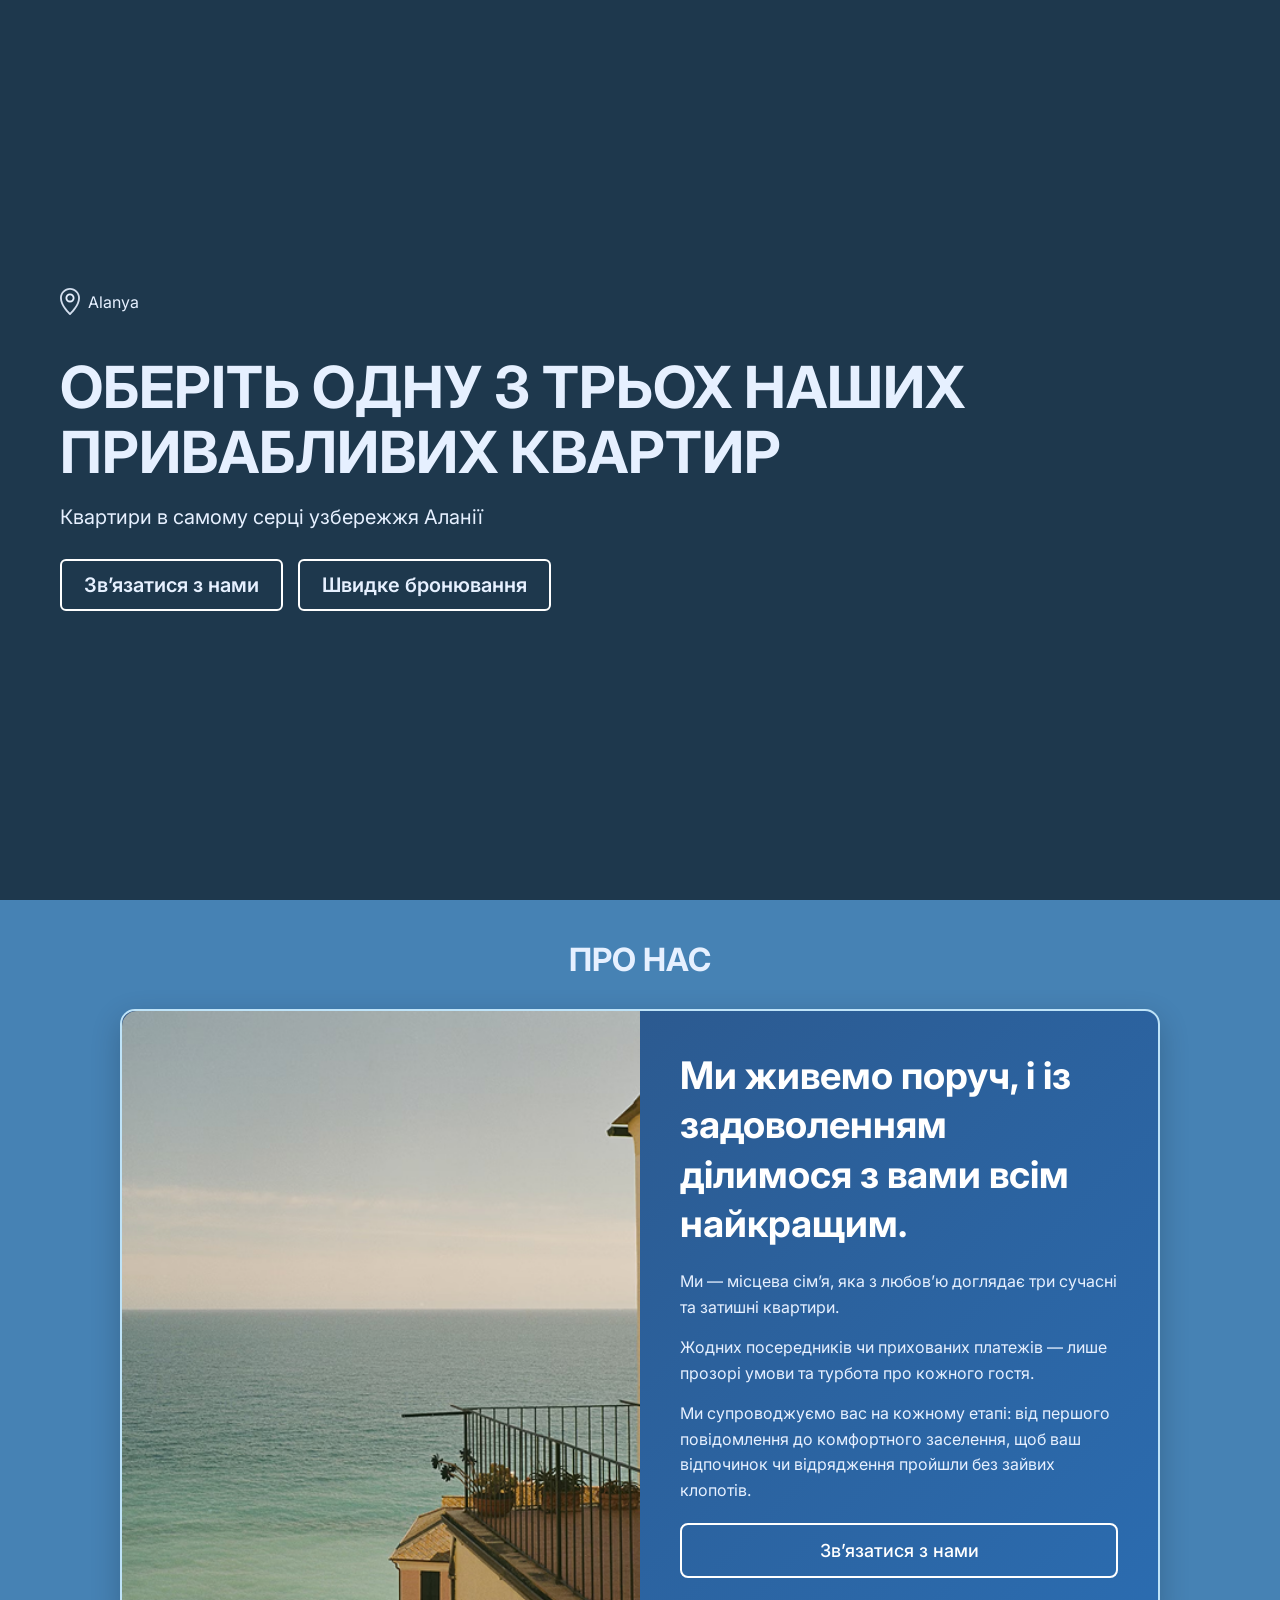
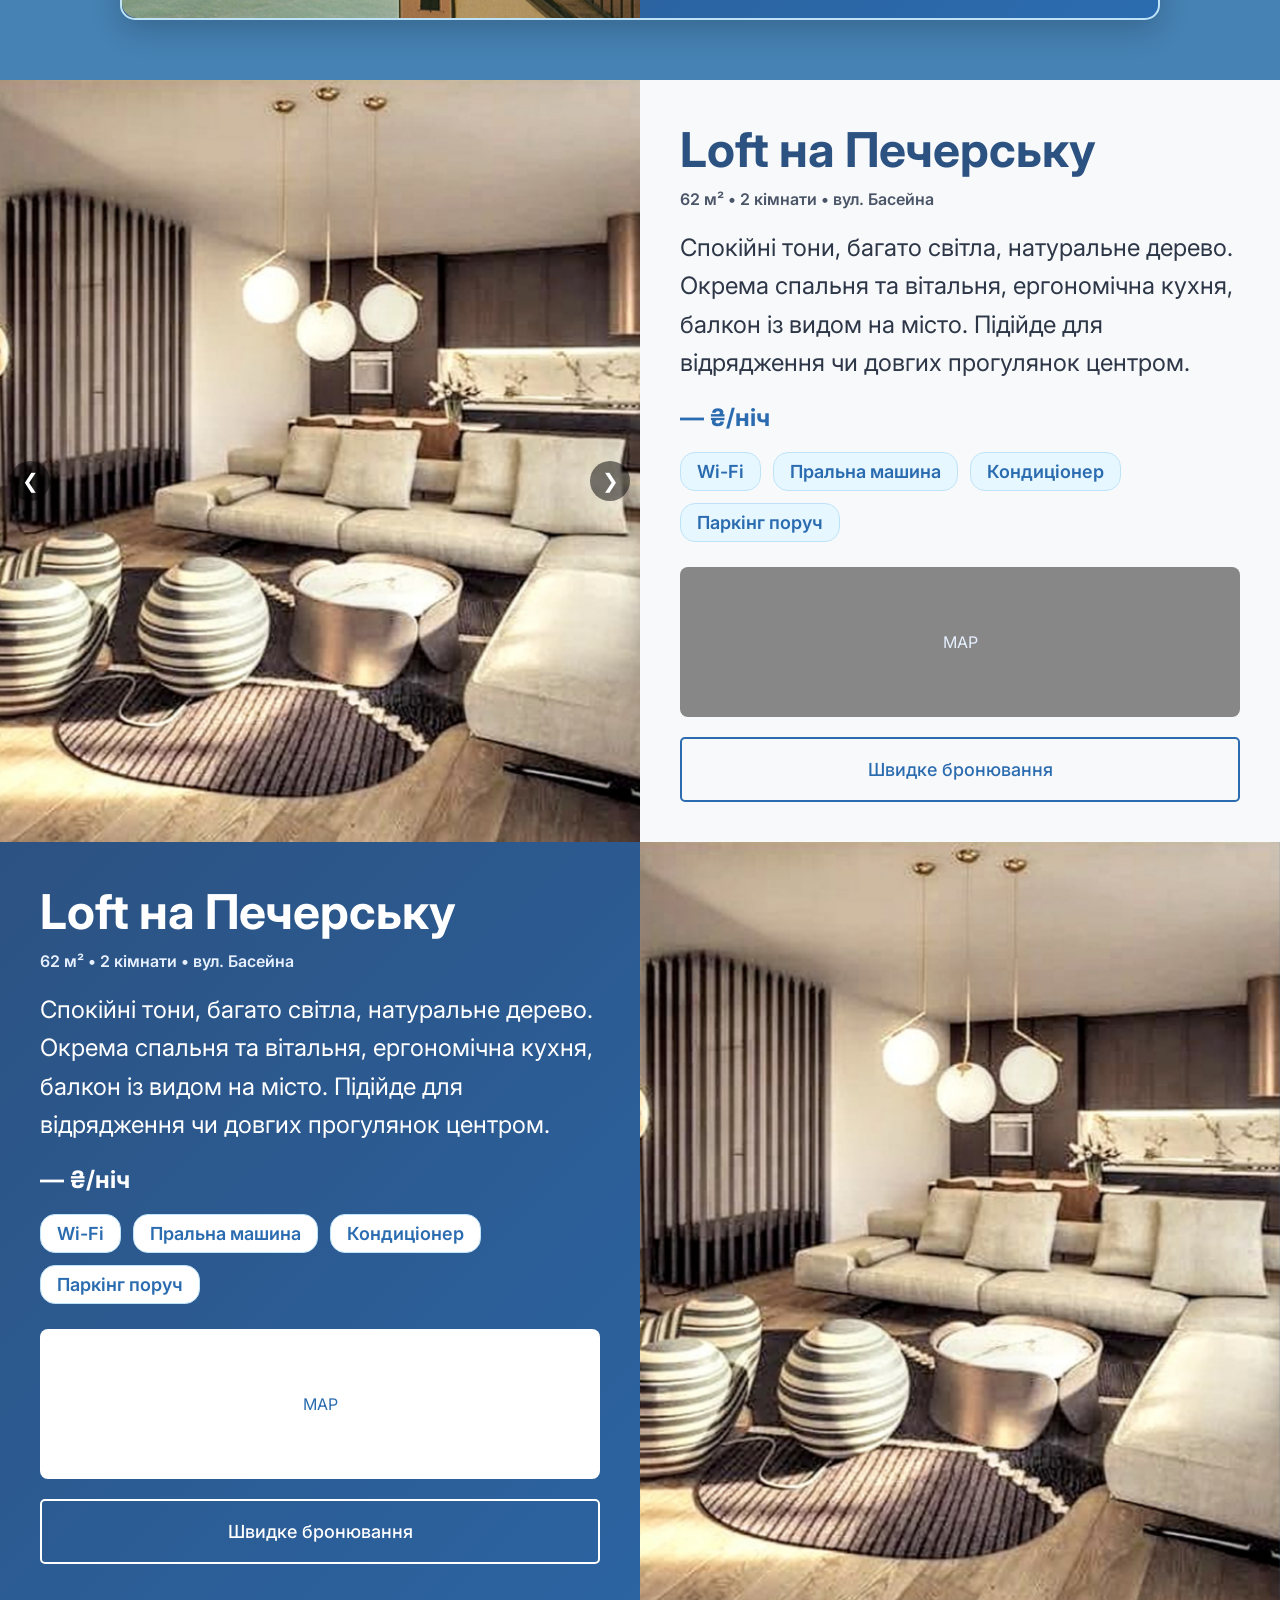
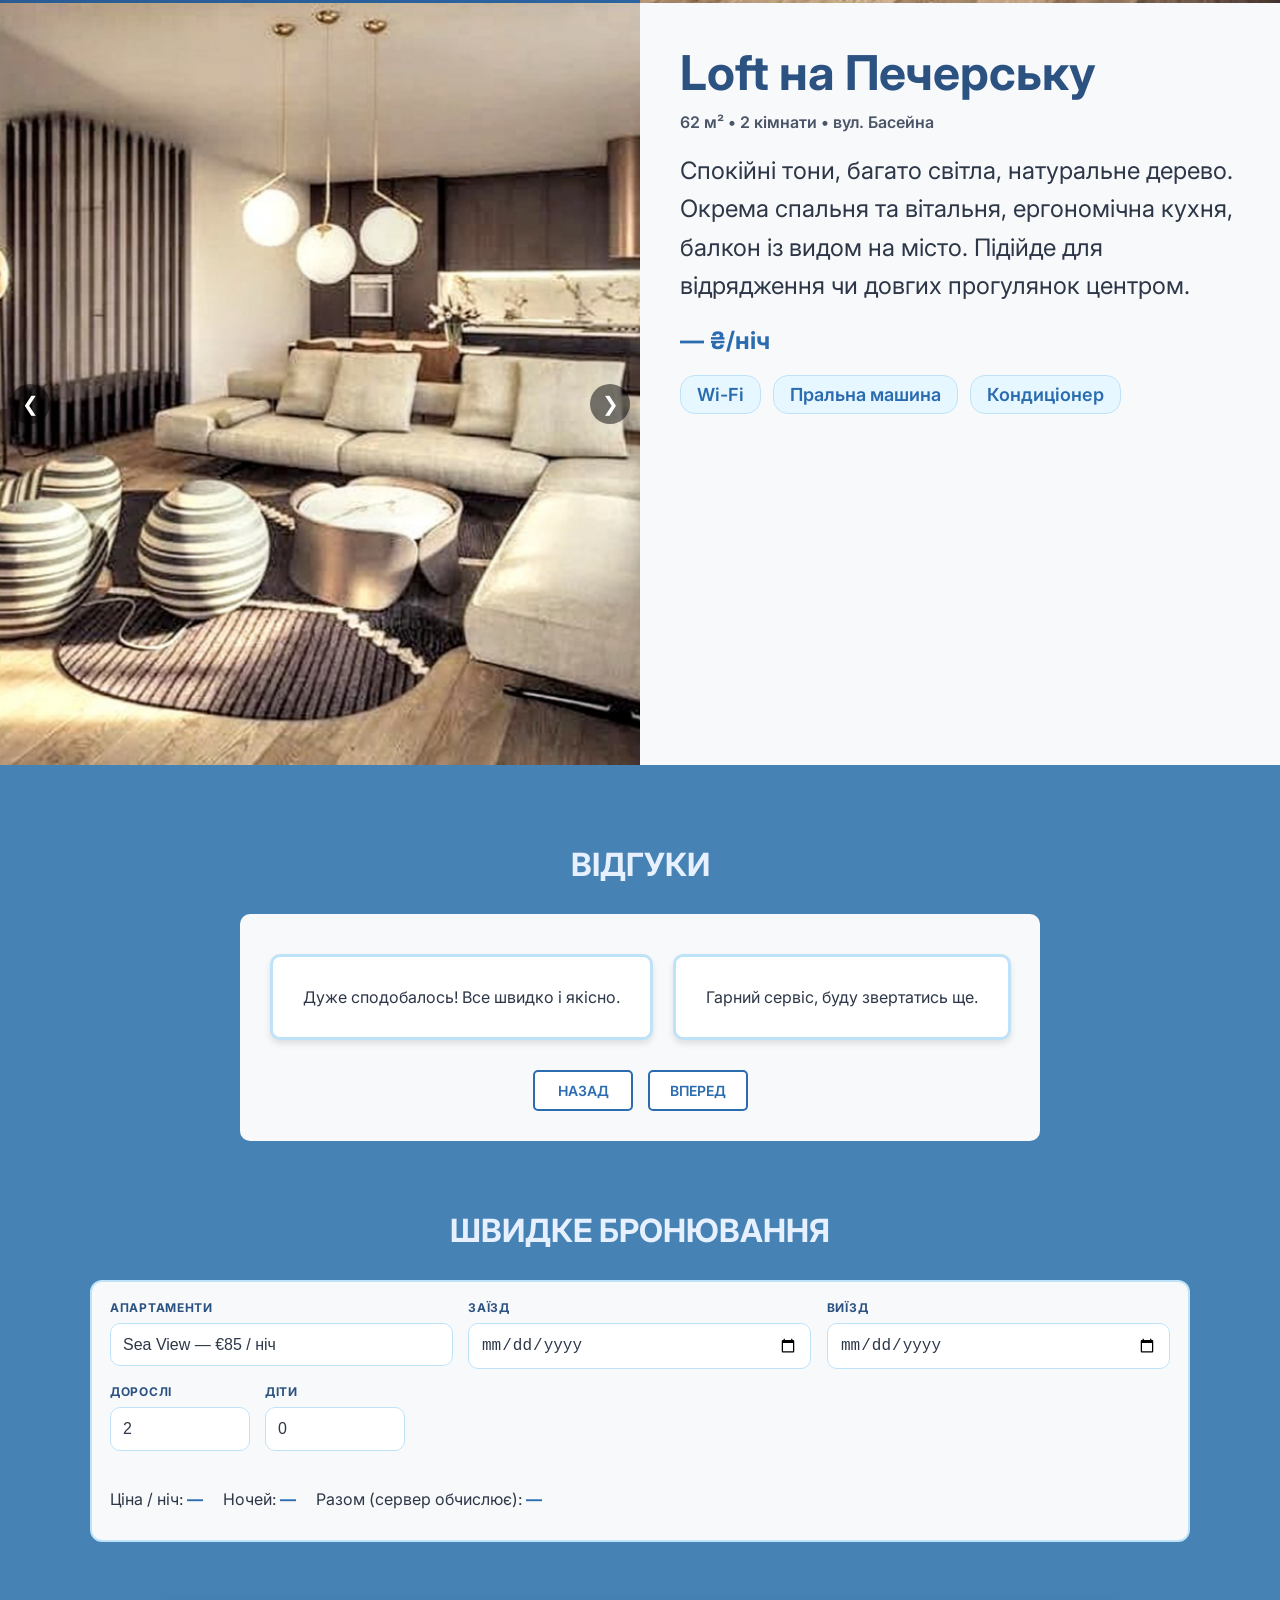
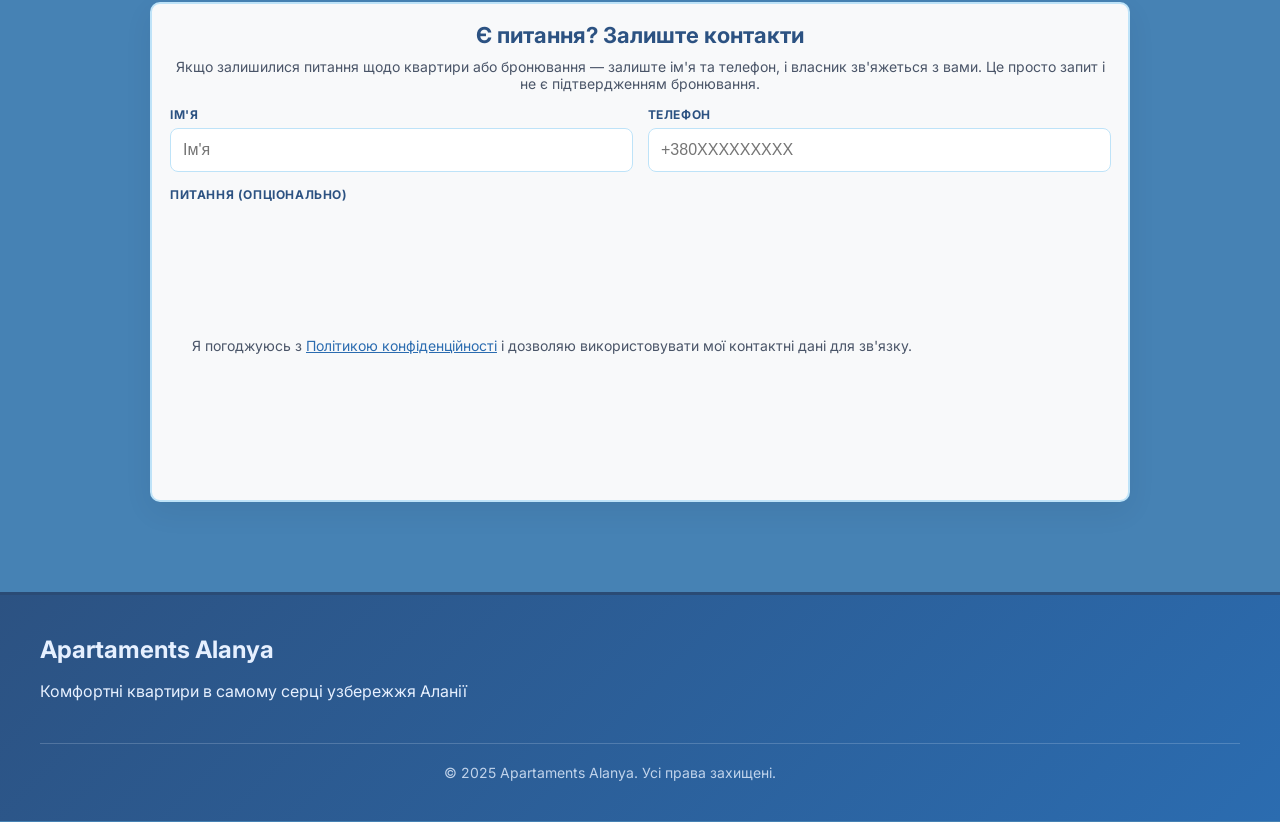
==== index.html @ b137baef "Add files via upload" ====
<!DOCTYPE html>
<html lang="uk">

<head>
  <meta charset="UTF-8">
  <meta name="viewport" content="width=device-width, initial-scale=1.0">
  <meta name="description" content="Rent comfortable apartments in the heart of Alanya.">
  <link rel="stylesheet" href="style.css">
  <title>Apartaments Alanya</title>
  <link rel="preconnect" href="https://fonts.googleapis.com">
  <link rel="preconnect" href="https://fonts.gstatic.com" crossorigin>
  <link
    href="https://fonts.googleapis.com/css2?family=Inter:ital,opsz,wght@0,14..32,100..900;1,14..32,100..900&family=Noto+Serif:ital,wght@0,100..900;1,100..900&display=swap"
    rel="stylesheet">

  <link rel="stylesheet" href="./animations.css">
  

  <!-- ===== Анімації (вбудовані, можна винести в animations.css) ===== -->
  <style>
    /* ----------------------------
       Загальні: чергові анімації з боків
       ---------------------------- */
    .animate-side {
      opacity: 0;
      transition: transform 400ms cubic-bezier(.2,.9,.3,1), opacity 600ms ease;
      will-change: transform, opacity;
    }

    /* стартові позиції (зададуться динамічно через класи) */
    .animate-side.from-right { transform: translateX(50px); }
    .animate-side.from-left { transform: translateX(-50px); }

    /* visible */
    .animate-side.visible {
      opacity: 1;
      transform: translateX(0);
    }

    /* Дочірні елементи — теж входять трохи зі сторони (налаштовуються data-direction) */
    .animate-child {
      opacity: 0;
      transition: transform 480ms cubic-bezier(.2,.9,.3,1), opacity 480ms ease;
      will-change: transform, opacity;
    }

    .animate-child[data-direction="right"] { transform: translateX(30px); }
    .animate-child[data-direction="left"] { transform: translateX(-30px); }

    .animate-child.visible {
      opacity: 1;
      transform: translateX(0);
    }

    /* швидші/повільні модифікатори за потреби */
    .animate-fast { transition-duration: 480ms !important; }
    .animate-slow { transition-duration: 900ms !important; }

    /* reduced motion */
    @media (prefers-reduced-motion: reduce) {
      .animate-side, .animate-child {
        transition: none !important;
        transform: none !important;
        opacity: 1 !important;
      }
    }
  </style>
</head>

<body>

  <!-- ====== HEADER ====== -->
  <header class="header" id="hero" data-animate>
    <!-- відео фон: підстав свій файл -->
    <video class="background-video" autoplay muted loop playsinline>
      <source src="./img/headerBG.mp4" type="video/mp4">
      <!-- fallback: користувачеві без відео покаже картинку (JS включає клас) -->
    </video>

    <!-- затемнення -->
    <div class="overlay" aria-hidden="true"></div>

    <!-- фолбек картинка (за потреби) -->
    <div class="video-fallback" aria-hidden="true"></div>

    <!-- Контент поверх відео -->
    <div class="header-content" data-animate>
      <ul class="location" aria-hidden="false">
        <li><img src="./img/location.svg" alt="Локація"></li>
        <li>
          <p>Alanya</p>
        </li>
      </ul>

      <h1 class="headerMainText">
        ОБЕРІТЬ ОДНУ З ТРЬОХ НАШИХ <br>
        <span class="word" aria-live="polite"></span> КВАРТИР
      </h1>

      <h2 class="headerSubText">Квартири в самому серці узбережжя Аланії</h2>

      <div class="headerButtons">
        <button class="btn" onclick="location.href='#contact'">Зв’язатися з нами</button>
        <button class="btn" onclick="location.href='#booking'">Швидке бронювання</button>
      </div>
    </div>
  </header>

  <!-- ====== ABOUT ====== -->
  <section class="about" data-animate>
    <h2 class="aboutText">
      ПРО НАС
    </h2>
    <div class="aboutContent">
      <img class="aboutIMG" src="./img/aboutApartament.png" alt="">
      <div class="aboutDiscrubtionContent">
        <h2 class="aboutSubText">
          Ми живемо поруч, і із задоволенням
          ділимося з вами всім найкращим.
        </h2>
        <ul class="aboutDiscrubtionList">
          <p class="aboutDiscrubtion">Ми — місцева сім’я, яка з любов’ю доглядає три сучасні та затишні квартири. </p>
          <p class="aboutDiscrubtion">
            Жодних посередників чи прихованих платежів — лише прозорі умови та турбота про кожного гостя.
          </p>
          <p class="aboutDiscrubtion">
            Ми супроводжуємо вас на кожному етапі: від першого повідомлення до комфортного заселення, щоб ваш відпочинок чи відрядження пройшли без зайвих клопотів.
          </p>
        </ul>
        <button class="aboutButton">
          Зв’язатися з нами
        </button>
      </div>
    </div>
  </section>

  <!-- ====== APARTMENT (1) ====== -->
  <section class="apartament" data-animate>
    <div class="apartamentSlider">
      <button class="sliderBtn prev">&#10094;</button>
      <div class="slides">
        <img class="apartamentIMG active" src="./img/apartament.png" alt="">
        <img class="apartamentIMG" src="./img/apartament.png" alt="">
        <img class="apartamentIMG" src="./img/apartament.png" alt="">
      </div>
      <button class="sliderBtn next">&#10095;</button>
    </div>

    <div class="apartamentContent">
      <h2 class="apartamentText">Loft на Печерську</h2>
      <p class="apartamentSubText">62 м² • 2 кімнати • вул. Басейна</p>
      <p class="apartamentTex">
        Спокійні тони, багато світла, натуральне дерево. Окрема спальня та
        вітальня, ергономічна кухня, балкон із видом на місто. Підійде для
        відрядження чи довгих прогулянок центром.
      </p>
      <h2 class="apartamentPrice"><span>—</span> ₴/ніч</h2>
      <ul class="apartamentAdvantages">
        <li class="apartamentAdvantagesItem">Wi-Fi</li>
        <li class="apartamentAdvantagesItem">Пральна машина</li>
        <li class="apartamentAdvantagesItem">Кондиціонер</li>
        <li class="apartamentAdvantagesItem">Паркінг поруч</li>
      </ul>
      <div class="map">MAP</div>
      <button class="apartamentButton">Швидке бронювання</button>
    </div>
  </section>

  <!-- ====== APARTMENT (mobile/variants preserved) ====== -->
  <section class="apartament1" data-animate>
    <div class="apartamentSlider slidesPHONE">
      <div class="slides">
        <img class="apartamentIMG active" src="./img/apartament.png" alt="">
        <img class="apartamentIMG" src="./img/apartament.png" alt="">
        <img class="apartamentIMG" src="./img/apartament.png" alt="">
      </div>
      <button class="sliderBtn prev">&#10094;</button>
      <button class="sliderBtn next">&#10095;</button>
    </div>
    <div class="apartamentContent1">
      <h2 class="apartamentText1">Loft на Печерську</h2>
      <p class="apartamentSubText1">62 м² • 2 кімнати • вул. Басейна</p>
      <p class="apartamentTex1">Спокійні тони, багато світла, натуральне дерево. Окрема спальня та вітальня, ергономічна
        кухня, балкон із видом на місто. Підійде для відрядження чи довгих прогулянок центром.</p>
      <h2 class="apartamentPrice1"><span>—</span> ₴/ніч</h2>
      <ul class="apartamentAdvantages1">
        <li class="apartamentAdvantagesItem1">Wi-Fi</li>
        <li class="apartamentAdvantagesItem1">Пральна машина</li>
        <li class="apartamentAdvantagesItem1">Кондиціонер</li>
        <li class="apartamentAdvantagesItem1">Паркінг поруч</li>
      </ul>
      <div class="map1">MAP</div>
      <button class="apartamentButton1">Швидке бронювання</button>
    </div>
    <div class="apartamentSlider slidesDESKT">
      <div class="slides" >
        <img class="apartamentIMG active" src="./img/apartament.png" alt="">
        <img class="apartamentIMG" src="./img/apartament.png" alt="">
        <img class="apartamentIMG" src="./img/apartament.png" alt="">
      </div>
      <button class="sliderBtn prev">&#10094;</button>
      <button class="sliderBtn next">&#10095;</button>
    </div>
  </section>

  <!-- ====== APARTMENT (duplicate kept) ====== -->
  <section class="apartament" data-animate>
    <div class="apartamentSlider">
      <button class="sliderBtn prev">&#10094;</button>
      <div class="slides">
        <img class="apartamentIMG active" src="./img/apartament.png" alt="">
        <img class="apartamentIMG" src="./img/apartament.png" alt="">
        <img class="apartamentIMG" src="./img/apartament.png" alt="">
      </div>
      <button class="sliderBtn next">&#10095;</button>
    </div>

    <div class="apartamentContent">
      <h2 class="apartamentText">Loft на Печерську</h2>
      <p class="apartamentSubText">62 м² • 2 кімнати • вул. Басейна</p>
      <p class="apartamentTex">
        Спокійні тони, багато світла, натуральне дерево. Окрема спальня та
        вітальня, ергономічна кухня, балкон із видом на місто. Підійде для
        відрядження чи довгих прогулянок центром.
      </p>
      <h2 class="apartamentPrice"><span>—</span> ₴/ніч</h2>
      <ul class="apartamentAdvantages">
        <li class="apartamentAdvantagesItem">Wi-Fi</li>
        <li class="apartamentAdvantagesItem">Пральна машина</li>
        <li class="apartamentAdvantagesItem">Кондиціонер</li>
        <li class="apartamentAdvantagesItem">Паркінг поруч</li>
      </ul>
      <div class="map">MAP</div>
      <button class="apartamentButton">Швидке бронювання</button>
    </div>
  </section>

  <!-- ====== REVIEWS ====== -->
  <section class="reviews" data-animate>
    <h2 class="reviewsText">ВІДГУКИ</h2>
    <div class="reviewsContent">
      <div class="reviewsWrapper">
        <ul class="reviewsList">
          <li class="reviewsItem">Дуже сподобалось! Все швидко і якісно.</li>
          <li class="reviewsItem">Гарний сервіс, буду звертатись ще.</li>
          <li class="reviewsItem">Все супер! Рекомендую всім.</li>
          <li class="reviewsItem">Обслуговування на високому рівні!</li>
          <li class="reviewsItem">Ціни приємно здивували, рекомендую!</li>
          <li class="reviewsItem">Користуюсь вже не вперше, все чудово!</li>
        </ul>
      </div>
      <div class="reviewsButtons">
        <button id="prevBtn">НАЗАД</button>
        <button id="nextBtn">ВПЕРЕД</button>
      </div>
    </div>
  </section>

  <!-- ====== QUICK BOOKING ====== -->
  <section id="quick-booking" class="quick-booking" aria-labelledby="qb-title" data-animate>
    <div class="qb-container">
      <h2 id="qb-title">ШВИДКЕ БРОНЮВАННЯ</h2>

      <form id="qb-form" class="qb-form" method="POST" action="/book" novalidate>
        <div class="qb-row">
          <label class="qb-field">
            <span class="qb-label">Апартаменти</span>
            <select name="apartment" id="qb-apartment" title="Оберіть тип апартаментів" required>
              <option value="sea" data-price="85">Sea View — €85 / ніч</option>
              <option value="cozy" data-price="70">Cozy Studio — €70 / ніч</option>
              <option value="family" data-price="120">Family Suite — €120 / ніч</option>
            </select>
          </label>
          <label class="qb-field">
            <span class="qb-label">Заїзд</span>
            <input type="date" name="checkin" id="qb-checkin" title="Оберіть дату заїзду" required placeholder="Дата заїзду" />
          </label>
          <label class="qb-field">
            <span class="qb-label">Виїзд</span>
            <input type="date" name="checkout" id="qb-checkout" title="Оберіть дату виїзду" required placeholder="Дата виїзду" />
          </label>
        </div>

        <div class="qb-row">
          <label class="qb-field qb-small">
            <span class="qb-label">Дорослі</span>
            <input type="number" name="adults" id="qb-adults" value="2" min="1" max="8" title="Введіть кількість дорослих" required placeholder="Кількість дорослих" />
          </label>

          <label class="qb-field qb-small">
            <span class="qb-label">Діти</span>
            <input type="number" name="kids" id="qb-kids" value="0" min="0" max="8" title="Введіть кількість дітей" />
          </label>
        </div>

        <div class="qb-summary">
          <div class="qb-price">
            <div>Ціна / ніч: <strong id="qb-price">—</strong></div>
            <div>Ночей: <strong id="qb-nights">—</strong></div>
            <div>Разом (сервер обчислює): <strong id="qb-total">—</strong></div>
          </div>

          <div class="qb-actions">
            <button type="submit" class="qb-primary">Забронювати</button>
          </div>
        </div>

        <input type="hidden" name="price_per_night" id="qb-price-hidden" value="" />
      </form>

    </div>
  </section>

  <!-- ====== CONTACT ====== -->
  <section id="contact-callback" class="contact-callback" aria-labelledby="contact-title" data-animate>
    <div class="contact-wrap">
      <div class="contact-card">
        <h2 id="contact-title">Є питання? Залиште контакти</h2>
        <p class="contact-sub">Якщо залишилися питання щодо квартири або бронювання — залиште ім'я та телефон, і власник зв'яжеться з вами. Це просто запит і не є підтвердженням бронювання.</p>

        <form id="contact-form" class="contact-form" method="POST" action="/contact" novalidate>
          <input type="text" name="_honey" class="honey" tabindex="-1" autocomplete="off" />

          <div class="cf-row">
            <label class="cf-field">
              <span class="cf-label">Ім'я</span>
              <input type="text" name="name" id="cf-name" placeholder="Ім'я" title="Введіть ваше ім'я" required />
            </label>

            <label class="cf-field">
              <span class="cf-label">Телефон</span>
              <input type="tel" name="phone" id="cf-phone" placeholder="+380XXXXXXXXX" title="Введіть ваш номер телефону" pattern="\+?380\d{9}" inputmode="tel" required />
            </label>
          </div>

          <div class="cf-row">
            <label class="cf-field cf-full">
              <span class="cf-label">Питання (опціонально)</span>
              <textarea name="message" id="cf-message" rows="3" placeholder="Коротко: ваше питання" title="Введіть ваше питання"></textarea>
            </label>
          </div>

          <label class="cf-consent">
            <input type="checkbox" name="consent" required />
            Я погоджуюсь з <a href="/privacy" target="_blank" rel="noopener">Політикою конфіденційності</a> і дозволяю використовувати мої контактні дані для зв'язку.
          </label>

          <div class="cf-actions">
            <button type="submit" class="cf-primary">Надіслати</button>
          </div>

          <p class="cf-note">Після відправки власник зателефонує, щоб відповісти на питання. Це не означає автоматичне підтвердження бронювання.</p>
        </form>
      </div>
    </div>
  </section>

  <!-- ====== FOOTER ====== -->
  <footer class="footer" data-animate>
    <div class="footer-container">
      <div class="footer-content">
        <div class="footer-section">
          <h3>Apartaments Alanya</h3>
          <p>Комфортні квартири в самому серці узбережжя Аланії</p>
        </div>
      </div>

      <div class="footer-bottom">
        <p>&copy; 2025 Apartaments Alanya. Усі права захищені.</p>
      </div>
    </div>
  </footer>

  <!-- ====== Анімаційний JS (IntersectionObserver + чергування ліво/право + менші затримки) ====== -->
  <script>
    (function () {
      const elements = Array.from(document.querySelectorAll('[data-animate]'));
      if (!elements.length) return;

      const observerOptions = {
        root: null,
        rootMargin: '0px 0px -10% 0px',
        threshold: 0.06
      };

      // Базова затримка між секціями (менша — швидший каскад)
      const baseDelay = 30; // ms

      const io = new IntersectionObserver((entries, obs) => {
        entries.forEach(entry => {
          if (!entry.isIntersecting) return;
          const el = entry.target;
          const idx = elements.indexOf(el);
          // чергування: парні індекси (0,2,4...) справа, непарні — зліва
          const direction = (idx % 2 === 0) ? 'right' : 'left';

          // Додаємо стартовий клас для позиції
          el.classList.add('animate-side', `from-${direction}`);

          // Додаємо data-direction для дочірніх елементів, щоб синхронізувати напрям
          const children = el.querySelectorAll('h1,h2,h3,p,img,button,li,select,input,textarea,.slides,.apartamentContent > * , .qb-container > * , .contact-card > *');
          children.forEach(child => {
            child.classList.add('animate-child');
            child.setAttribute('data-direction', direction);
          });

          // видимість секції з невеликою затримкою, залежно від індексу
          const delay = idx * baseDelay;
          setTimeout(() => {
            el.classList.add('visible');
          }, delay);

          // каскад для дітей (коротші інтервали)
          children.forEach((child, cIdx) => {
            const childDelay = delay + 60 + (cIdx * 45); // менші значення для швидшої появи
            setTimeout(() => {
              child.classList.add('visible');
            }, childDelay);
          });

          // більше не спостерігаємо після показу
          obs.unobserve(el);
        });
      }, observerOptions);

      // Прикріплюємо observer до елементів, та відразу задаємо початкові класи (щоб не було "стрибка")
      elements.forEach((el, i) => {
        // встановимо клас anim-side відразу (щоб розмітка не зміщувалась пізніше)
        // direction вирішимо в observer при появі (але на випадок FOUC — присвоїмо відповідно індексу)
        const dir = (i % 2 === 0) ? 'right' : 'left';
        if (!el.classList.contains('animate-side')) {
          el.classList.add('animate-side', `from-${dir}`);
        }
        io.observe(el);
      });

      // обробка випадків, коли елементи вже в зоні видимості на load
      window.addEventListener('load', () => {
        elements.forEach((el, idx) => {
          const rect = el.getBoundingClientRect();
          if (rect.top < window.innerHeight - 100) {
            const dir = (idx % 2 === 0) ? 'right' : 'left';
            el.classList.add('animate-side', `from-${dir}`);
            const children = el.querySelectorAll('h1,h2,h3,p,img,button,li,select,input,textarea,.slides,.apartamentContent > * , .qb-container > * , .contact-card > *');
            children.forEach(child => {
              child.classList.add('animate-child');
              child.setAttribute('data-direction', dir);
            });
            const delay = idx * baseDelay;
            setTimeout(() => el.classList.add('visible'), delay);
            children.forEach((child, cIdx) => {
              setTimeout(() => child.classList.add('visible'), delay + 60 + (cIdx * 45));
            });
          }
        });
      });
    })();
  </script>

  <!-- зберігаю підключення до твого зовнішнього script.js -->
  <script src="./script.js"></script>
</body>

</html>
---- style.css ----
* {
  margin: 0;
  padding: 0;
  box-sizing: border-box;
}

html,
body {
  margin: 0;
  padding: 0;
  background: #4682b4; /* Темніший морський блакитний - Steel Blue */
  color: #e6f0ff; /* Світлий текст для контрасту */
  font-family: Inter, -apple-system, BlinkMacSystemFont, 'Segoe UI', Roboto, sans-serif;
  line-height: normal;
  overflow-x: hidden;
  -webkit-text-size-adjust: 100%; /* Prevent font scaling in landscape */
  text-size-adjust: 100%; /* Support for other browsers */
}

body {
  font-family: Inter;
  -webkit-font-smoothing: antialiased;
  -moz-osx-font-smoothing: grayscale;
}

a {
  text-decoration: none;
  font-style: normal;
}

h1,
h2,
h3,
h4,
h5,
h6,
ul,
p {
  margin: 0;
}

img {
  display: block;
  max-width: 100%;
  height: auto;
}

ul {
  list-style: none;
}

button {
  cursor: pointer;
  font-family: Inter;
  border: none;
  background: none;
  -webkit-tap-highlight-color: transparent; /* Remove tap highlight on mobile */
}

/* Responsive Breakpoints */
:root {
  --mobile: 320px;
  --tablet: 768px;
  --desktop: 1025px;
}

/* Header Styles - Responsive */
.header {
  position: relative;
  height: 100vh;
  min-height: 500px; /* Minimum height for mobile */
  width: 100%;
  display: flex;
  flex-direction: column;
  justify-content: center;
  align-items: flex-start;
  padding: 20px;
  z-index: 2;
}

/* Video background */
header::before {
  content: "";
  position: absolute;
  top: 0;
  left: 0;
  width: 100%;
  height: 100%;
  background: rgba(0, 0, 0, 0.569);
  z-index: 1;
}

video.background-video {
  position: absolute;
  top: 0;
  left: 0;
  width: 100%;
  height: 100%;
  object-fit: cover;
  z-index: 0;
}

/* Header content */
.header-content {
  position: relative;
  z-index: 2;
  max-width: 1000px;
  width: 100%;
}

.location {
  display: flex;
  align-items: center;
  list-style: none;
  margin-bottom: 40px;
}

.location img {
  width: 20px;
  margin-right: 8px;
}

.headerMainText {
  color: #e6f0ff;
  font-family: Inter;
  font-size: 32px; /* Smaller for mobile */
  font-style: normal;
  font-weight: 700;
  line-height: 1.2;
  margin-bottom: 20px;
}

.headerSubText {
  font-size: 16px;
  font-weight: 400;
  margin-bottom: 30px;
}

.headerButtons {
  display: flex;
  gap: 12px;
  flex-wrap: wrap;
}

.headerButtons button {
  padding: 12px 20px;
  border: 2px solid #fff;
  border-radius: 6px;
  background: transparent;
  color: #fff;
  cursor: pointer;
  transition: 0.3s;
  color: #e6f0ff;
  font-family: Inter;
  font-size: 16px;
  font-style: normal;
  font-weight: 600;
  line-height: normal;
  min-width: 160px;
}

.headerButtons button:hover {
  background: #fff;
  color: #000;
}

/* About Section - Responsive */
.about {
  margin-top: 40px;
  margin-bottom: 60px;
  padding: 0 20px;
}

.aboutText {
  color: #e6f0ff;
  font-family: Inter;
  font-size: 28px;
  font-style: normal;
  font-weight: 700;
  line-height: normal;
  margin-bottom: 30px;
  text-align: center;
}

.aboutContent {
  display: flex;
  flex-direction: column;
  max-width: 1040px;
  margin: 0 auto;
  width: 100%;
  border-radius: 15px;
  background: linear-gradient(135deg, #2c5282 0%, #2b6cb0 100%);
  border: 2px solid #bee3f8;
  box-shadow: 0 10px 30px rgba(0, 0, 0, 0.2);
  overflow: hidden;
}

.aboutIMG {
  width: 100%;
  height: 300px;
  object-fit: cover;
}

.aboutDiscrubtionContent {
  padding: 30px 20px;
}

.aboutSubText {
  color: #ffffff;
  font-family: Inter;
  font-size: 24px;
  font-style: normal;
  font-weight: 700;
  line-height: 1.3;
  margin-bottom: 20px;
  text-align: center;
}

.aboutDiscrubtion {
  margin-bottom: 15px;
  color: #e6f0ff;
  font-family: Inter;
  font-size: 16px;
  font-style: normal;
  font-weight: 400;
  line-height: 1.6;
  text-align: center;
}

.aboutButton {
  color: #ffffff;
  text-align: center;
  font-family: Inter;
  font-size: 18px;
  font-style: normal;
  font-weight: 500;
  line-height: normal;
  border-radius: 8px;
  border: 2px solid #ffffff;
  background: transparent;
  padding: 15px 30px;
  width: 100%;
  max-width: 480px;
  transition: all 0.3s ease;
  cursor: pointer;
  margin: 20px auto 0;
  display: block;
}

.aboutButton:hover {
  background: #ffffff;
  color: #2b6cb0;
  transform: translateY(-2px);
}

/* Apartment Sections - Responsive */
.apartament,
.apartament1 {
  background: #f8f9fa;
  display: flex;
  flex-direction: column;
}

.apartament1 {
  background: linear-gradient(135deg, #2c5282 0%, #2b6cb0 100%);
}

.apartamentSlider {
  position: relative;
  width: 100%;
  height: 300px;
  overflow: hidden;
}

.slides {
  position: relative;
  width: 100%;
  height: 100%;
}

.slides img {
  position: absolute;
  top: 0;
  left: 0;
  width: 100%;
  height: 100%;
  object-fit: cover;
  opacity: 0;
  transition: opacity 0.6s ease-in-out;
  pointer-events: none;
}

.slides img.active {
  opacity: 1;
  pointer-events: auto;
}

.sliderBtn {
  position: absolute;
  top: 50%;
  transform: translateY(-50%);
  background: rgba(0, 0, 0, 0.5);
  color: white;
  border: none;
  font-size: 20px;
  padding: 8px 12px;
  cursor: pointer;
  border-radius: 50%;
  z-index: 10;
  transition: background 0.3s ease;
  width: 40px;
  height: 40px;
  display: flex;
  align-items: center;
  justify-content: center;
}

.sliderBtn:hover {
  background: rgba(0, 0, 0, 0.8);
}

.sliderBtn.prev {
  left: 10px;
}

.sliderBtn.next {
  right: 10px;
}

.apartamentContent,
.apartamentContent1 {
  padding: 30px 20px;
  width: 100%;
}

.apartamentText,
.apartamentText1 {
  color: #2c5282;
  font-family: Inter;
  font-size: 28px;
  font-style: normal;
  font-weight: 700;
  line-height: normal;
  margin-bottom: 10px;
  text-align: center;
}

.apartament1 .apartamentText1 {
  color: #ffffff;
}

.apartamentSubText,
.apartamentSubText1 {
  color: #4a5568;
  font-family: Inter;
  font-size: 16px;
  font-style: normal;
  font-weight: 600;
  line-height: normal;
  margin-bottom: 20px;
  text-align: center;
}

.apartament1 .apartamentSubText1 {
  color: #e6f0ff;
}

.apartamentTex,
.apartamentTex1 {
  color: #2d3748;
  font-family: Inter;
  font-size: 18px;
  font-style: normal;
  font-weight: 400;
  line-height: 1.6;
  margin-bottom: 20px;
  text-align: center;
}

.apartament1 .apartamentTex1 {
  color: #ffffff;
}

.apartamentPrice,
.apartamentPrice1 {
  color: #2b6cb0;
  font-family: Inter;
  font-size: 20px;
  font-style: normal;
  font-weight: 700;
  line-height: normal;
  margin-bottom: 20px;
  text-align: center;
}

.apartament1 .apartamentPrice1 {
  color: #ffffff;
}

.apartamentAdvantages,
.apartamentAdvantages1 {
  display: flex;
  flex-wrap: wrap;
  gap: 12px;
  justify-content: center;
  margin-bottom: 25px;
}

.apartamentAdvantagesItem,
.apartamentAdvantagesItem1 {
  color: #2b6cb0;
  font-family: Inter;
  font-size: 14px;
  font-style: normal;
  font-weight: 600;
  line-height: normal;
  border-radius: 15px;
  background: #e6f7ff;
  padding: 8px 16px;
  border: 1px solid #bee3f8;
  white-space: nowrap;
}

.apartament1 .apartamentAdvantagesItem1 {
  color: #2b6cb0;
  background: #ffffff;
}

.map,
.map1 {
  width: 100%;
  height: 150px;
  background: #878787;
  margin-bottom: 20px;
  text-align: center;
  display: flex;
  align-items: center;
  justify-content: center;
  border-radius: 8px;
}

.apartament1 .map1 {
  background: #ffffff;
  color: #2b6cb0;
}

.apartamentButton,
.apartamentButton1 {
  color: #2b6cb0;
  text-align: center;
  font-family: Inter;
  font-size: 18px;
  font-style: normal;
  font-weight: 500;
  line-height: normal;
  border-radius: 5px;
  border: 2px solid #2b6cb0;
  padding: 20px 0;
  background: transparent;
  transition: all 0.3s ease;
  width: 100%;
  margin: 0 auto;
  display: block;
}

.apartamentButton:hover {
  background: #2b6cb0;
  color: white;
}

.apartament1 .apartamentButton1 {
  color: #ffffff;
  border-color: #ffffff;
}

.apartament1 .apartamentButton1:hover {
  background: #ffffff;
  color: #2b6cb0;
}

/* Reviews Section - Responsive */
.reviews {
  display: flex;
  margin-top: 40px;
  flex-direction: column;
  align-items: center;
  background: #4682b4;
  color: #e6f0ff;
  padding: 40px 20px;
}

.reviewsContent {
  border-radius: 10px;
  background: #f8f9fa;
  margin-top: 30px;
  padding: 30px 20px;
  width: 100%;
  max-width: 800px;
}

.reviewsText {
  text-align: center;
  font-size: 28px;
  font-weight: 700;
  color: #e6f0ff;
}

.reviewsWrapper {
  overflow: hidden;
  width: 100%;
  margin-bottom: 20px;
}

.reviewsList {
  display: flex;
  gap: 20px;
  transition: transform 0.6s ease;
  padding: 10px;
}

.reviewsItem {
  min-width: 280px;
  flex-shrink: 0;
  border-radius: 10px;
  border: 3px solid #bee3f8;
  background-color: #ffffff;
  padding: 30px;
  color: #2d3748;
  box-shadow: 0 4px 6px rgba(0, 0, 0, 0.1);
  text-align: center;
}

.reviewsButtons {
  display: flex;
  justify-content: center;
  gap: 15px;
  margin-top: 20px;
}

.reviewsButtons button {
  color: #2b6cb0;
  font-family: Inter;
  font-size: 14px;
  font-weight: 600;
  border-radius: 5px;
  border: 2px solid #2b6cb0;
  background: #ffffff;
  padding: 10px 20px;
  transition: all 0.3s ease;
  min-width: 100px;
}

.reviewsButtons button:hover {
  background: #2b6cb0;
  color: white;
}

/* Quick Booking Form - Responsive */
.quick-booking {
  padding: 30px 20px;
  display: flex;
  justify-content: center;
}

.qb-container {
  width: 100%;
  max-width: 1100px;
}

.quick-booking h2 {
  color: #e6f0ff;
  font-size: 28px;
  font-style: normal;
  font-weight: 700;
  line-height: normal;
  text-align: center;
  margin-bottom: 30px;
}

.qb-form {
  background: #f8f9fa;
  color: #2d3748;
  border-radius: 12px;
  padding: 20px;
  display: flex;
  flex-direction: column;
  gap: 15px;
  border: 2px solid #bee3f8;
}

.qb-row {
  display: flex;
  flex-direction: column;
  gap: 15px;
}

.qb-field {
  display: flex;
  flex-direction: column;
}

.qb-label {
  font-size: 12px;
  font-weight: 700;
  margin-bottom: 8px;
  text-transform: uppercase;
  letter-spacing: 0.06em;
  color: #2c5282;
}

select,
input[type="date"],
input[type="number"],
input[type="text"] {
  border-radius: 10px;
  padding: 12px;
  border: 1px solid #bee3f8;
  background: #ffffff;
  color: #2d3748;
  font-size: 16px;
  outline: none;
  width: 100%;
  -webkit-appearance: none; /* Remove default styling on iOS */
}

select:focus,
input:focus {
  box-shadow: 0 8px 26px rgba(43, 108, 176, 0.15);
  transform: translateY(-2px);
  border-color: #2b6cb0;
}

.qb-summary {
  display: flex;
  flex-direction: column;
  gap: 15px;
  margin-top: 10px;
}

.qb-price {
  font-size: 16px;
  display: flex;
  flex-direction: column;
  gap: 8px;
  color: #2d3748;
}

.qb-price strong {
  color: #2b6cb0;
}

.qb-actions {
  display: flex;
  justify-content: center;
}

.qb-primary {
  background: #2b6cb0;
  color: #ffffff;
  border: 0;
  padding: 15px 30px;
  border-radius: 10px;
  cursor: pointer;
  font-weight: 700;
  transition: all 0.3s ease;
  width: 100%;
  max-width: 200px;
}

.qb-primary:hover {
  background: #2c5282;
  transform: translateY(-2px);
}

/* Contact Form - Responsive */
.contact-callback {
  padding: 30px 20px;
  display: flex;
  justify-content: center;
  background: transparent;
}

.contact-wrap {
  width: 100%;
  max-width: 980px;
}

.contact-card {
  background: #f8f9fa;
  color: #2d3748;
  border-radius: 10px;
  padding: 20px;
  box-shadow: 0 10px 30px rgba(2, 6, 23, 0.06);
  border: 2px solid #bee3f8;
}

#contact-title {
  font-family: Inter;
  font-size: 22px;
  margin-bottom: 10px;
  color: #2c5282;
  text-align: center;
}

.contact-sub {
  font-size: 14px;
  margin-bottom: 15px;
  color: #4a5568;
  text-align: center;
}

.contact-form {
  display: flex;
  flex-direction: column;
  gap: 15px;
}

.cf-row {
  display: flex;
  flex-direction: column;
  gap: 15px;
}

.cf-field {
  display: flex;
  flex-direction: column;
}

.cf-label {
  font-size: 12px;
  font-weight: 700;
  margin-bottom: 6px;
  text-transform: uppercase;
  letter-spacing: 0.05em;
  color: #2c5282;
}

input[type="text"],
input[type="tel"],
textarea {
  border-radius: 8px;
  padding: 12px;
  border: 1px solid #bee3f8;
  background: #ffffff;
  color: #2d3748;
  font-size: 16px;
  outline: none;
  width: 100%;
  -webkit-appearance: none;
}

textarea {
  resize: vertical;
  min-height: 100px;
}

input[type="text"]:focus,
input[type="tel"]:focus,
textarea:focus {
  border-color: #2b6cb0;
  box-shadow: 0 4px 12px rgba(43, 108, 176, 0.15);
}

.cf-consent {
  display: block;
  gap: 10px;
  align-items: flex-start;
  font-size: 14px;
  color: #4a5568;
  margin: 10px 0;
}

.cf-consent input {
  transform: translateY(2px);
  min-width: 18px;
  min-height: 18px;
}

.cf-consent a {
  color: #2b6cb0;
  text-decoration: underline;
}

.cf-actions {
  display: flex;
  justify-content: center;
  gap: 10px;
  margin-top: 10px;
}

.cf-primary {
  background: #2b6cb0;
  color: #ffffff;
  border: 0;
  padding: 15px 30px;
  border-radius: 8px;
  cursor: pointer;
  font-weight: 700;
  transition: all 0.3s ease;
  width: 100%;
  max-width: 200px;
}

.cf-primary:hover {
  background: #2c5282;
  transform: translateY(-2px);
}

.cf-note {
  margin-top: 15px;
  font-size: 14px;
  color: #4a5568;
  text-align: center;
}

/* Footer Styles - Responsive */
.footer {
  background: linear-gradient(135deg, #2c5282 0%, #2b6cb0 100%);
  color: #e6f0ff;
  padding: 40px 20px;
  margin-top: 60px;
  border-top: 3px solid #2a4b75;
  position: relative;
  overflow: hidden;
}

.footer-container {
  max-width: 1200px;
  margin: 0 auto;
}

.footer-content {
  display: grid;
  grid-template-columns: 1fr;
  gap: 30px;
  margin-bottom: 30px;
}

.footer-section h3 {
  color: #e6f0ff;
  font-size: 24px;
  font-weight: 700;
  margin-bottom: 15px;
  text-align: center;
}

.footer-section p {
  color: #e6f0ff;
  line-height: 1.6;
  margin-bottom: 8px;
  opacity: 0.9;
  text-align: center;
}

.footer-bottom {
  border-top: 1px solid rgba(230, 240, 255, 0.2);
  padding-top: 20px;
  text-align: center;
}

.footer-bottom p {
  color: #e6f0ff;
  opacity: 0.8;
  font-size: 14px;
}

/* Hide honeypot visually but keep for bots */
.honey {
  position: absolute;
  left: -9999px;
  top: auto;
  width: 1px;
  height: 1px;
  overflow: hidden;
}

/* Tablet Styles (768px and up) */
@media (min-width: 768px) {
  .header {
    padding: 40px;
  }

  .cf-consent {
  gap: 10px;
  align-items: flex-start;
  font-size: 14px;
  color: #4a5568;
  margin: 10px 0;
}

  .headerMainText {
    font-size: 42px;
  }

  .headerSubText {
    font-size: 18px;
  }

  .about {
    padding: 0 40px;
  }

  .aboutContent {
    flex-direction: row;
  }

  .aboutIMG {
    width: 50%;
    height: auto;
    border-radius: 15px 0 0 15px;
  }

  .aboutDiscrubtionContent {
    padding: 40px;
    width: 50%;
  }

  .aboutSubText {
    font-size: 32px;
    text-align: left;
  }

  .aboutDiscrubtion {
    text-align: left;
  }

  .aboutButton {
    margin: 20px 0 0;
  }

  .apartament,
  .apartament1 {
    flex-direction: row;
  }

  .slidesDESKT {
  display: none;
}
.slidesPHONE {
  display: block;
}

  .apartamentSlider {
    width: 50%;
    height: auto;
  }

  .apartamentContent,
  .apartamentContent1 {
    width: 50%;
    padding: 40px;
  }

  .apartamentText,
  .apartamentText1 {
    font-size: 36px;
    text-align: left;
  }

  .apartamentSubText,
  .apartamentSubText1 {
    text-align: left;
  }

  .apartamentTex,
  .apartamentTex1 {
    text-align: left;
  }
  .apartamentPrice,
  .apartamentPrice1 {
    text-align: left;
  }

  .apartamentAdvantages,
  .apartamentAdvantages1 {
    justify-content: flex-start;
  }

  .qb-row {
    flex-direction: row;
    flex-wrap: wrap;
  }

  .qb-field {
    flex: 1 1 220px;
  }

  .qb-field.qb-small {
    flex: 0 0 140px;
  }

  .qb-summary {
    flex-direction: row;
    justify-content: space-between;
    align-items: center;
  }

  .qb-price {
    flex-direction: row;
    gap: 20px;
  }

  .cf-row {
    flex-direction: row;
    flex-wrap: wrap;
  }

  .cf-field {
    flex: 1 1 220px;
  }

  .cf-field.cf-full {
    flex: 1 1 100%;
  }

  .reviewsItem {
    min-width: 320px;
  }

  .footer-content {
    grid-template-columns: repeat(auto-fit, minmax(250px, 1fr));
  }

  .footer-section h3,
  .footer-section p {
    text-align: left;
  }
}

/* Desktop Styles (1025px and up) */
@media (min-width: 1025px) {
  .header {
    padding: 60px;
  }

  .slidesDESKT {
  display: block;
}
.slidesPHONE {
  display: none;
}

  .cf-consent {
  display: block;
  gap: 10px;
  align-items: flex-start;
  font-size: 14px;
  color: #4a5568;
  margin: 10px 0;
}

    .apartamentPrice1 {
    text-align: left;
  }

  .headerMainText {
    font-size: 58px;
    line-height: 65px;
  }

  .headerSubText {
    font-size: 20px;
  }

  .headerButtons {
    gap: 15px;
  }

  .headerButtons button {
    padding: 12px 22px;
    font-size: 20px;
  }

  .aboutText {
    font-size: 32px;
  }

  .aboutSubText {
    font-size: 38px;
  }

  .apartamentText,
  .apartamentText1 {
    font-size: 48px;
  }

  .apartamentTex,
  .apartamentTex1 {
    font-size: 24px;
  }

  .apartamentPrice,
  .apartamentPrice1 {
    font-size: 24px;
  }

  .apartamentAdvantagesItem,
  .apartamentAdvantagesItem1 {
    font-size: 18px;
  }

  .reviewsText {
    font-size: 32px;
  }

  .quick-booking h2 {
    font-size: 32px;
  }

  .qb-form {
    padding: 18px;
  }

  .contact-card {
    padding: 18px;
  }
}

/* Mobile Landscape Optimization */
@media (max-height: 500px) {
  .header {
    height: auto;
    min-height: 100vh;
    padding: 20px;
  }

  .cf-consent {

  display: block;
  gap: 10px;
  align-items: flex-start;
  font-size: 14px;
  color: #4a5568;
  margin: 10px 0;
}

.slidesDESKT {
  display: none;
}
.slidesPHONE {
  display: block;
}

  .headerMainText {
    font-size: 28px;
    margin-bottom: 15px;
  }

  .headerSubText {
    font-size: 14px;
    margin-bottom: 20px;
  }

    .apartamentPrice1
    .apartamentPrice {
    text-align: center;
  }

  .headerButtons {
    flex-direction: row;
    gap: 10px;
  }

  .headerButtons button {
    padding: 10px 15px;
    font-size: 14px;
    min-width: auto;
  }
}

/* High DPI/Retina Displays */
@media (-webkit-min-device-pixel-ratio: 2), (min-resolution: 192dpi) {
  .sliderBtn {
    font-size: 24px;
  }
}

/* Reduced motion for accessibility */
@media (prefers-reduced-motion: reduce) {
  * {
    animation-duration: 0.01ms !important;
    animation-iteration-count: 1 !important;
    transition-duration: 0.01ms !important;
  }

  .slides img {
    transition: none;
  }

  .reviewsList {
    transition: none;
  }
}

/* Touch device specific styles */
@media (hover: none) and (pointer: coarse) {
  .sliderBtn {
    background: rgba(0, 0, 0, 0.7);
    width: 44px;
    height: 44px;
    font-size: 22px;
  }

  button {
    min-height: 44px; /* Minimum touch target size */
  }

  input, select, textarea {
    font-size: 16px; /* Prevent zoom on iOS */
  }
}

/* Print styles */
@media print {
  .header,
  .apartamentSlider,
  .reviewsButtons,
  .qb-actions,
  .cf-actions {
    display: none;
  }

  body {
    background: white;
    color: black;
  }

  .aboutContent,
  .apartamentContent,
  .apartamentContent1 {
    border: 1px solid #ccc;
  }
}





@media (max-width: 1025px) {
.slidesDESKT {
  display: none;
}
.slidesPHONE {
  display: block;
}
}
---- animations.css ----
/* ========== ANIMATIONS & MICRO-INTERACTIONS ========== */

/* floating badge */
@keyframes floatY { 0% { transform: translateY(0); } 50% { transform: translateY(-8px); } 100% { transform: translateY(0); } }
.float { animation: floatY 5s ease-in-out infinite; }

/* shimmer animation */
@keyframes shimmer { 0% { background-position: -200% 0; } 100% { background-position: 200% 0; } }
.shimmer { background: linear-gradient(90deg, rgba(255,255,255,0.05) 0%, rgba(255,255,255,0.5) 50%, rgba(255,255,255,0.05) 100%); background-size: 200% 100%; animation: shimmer 1.8s linear infinite; }

/* gradient text glow */
.glow-text { background: linear-gradient(90deg,var(--accent),#ffd66b,var(--accent)); -webkit-background-clip: text; background-clip: text; color: transparent; background-size: 200% 100%; animation: shimmer 3.6s linear infinite; }

/* tilt effect on hover */
.tiltable { transform-style: preserve-3d; transition: transform 360ms var(--ease); }

/* reveal animations */
.animate-side { opacity: 0; transform: translateY(18px); transition: transform 620ms var(--ease), opacity 540ms var(--ease); }
.animate-side.visible { opacity: 1; transform: translateY(0); }

.animate-child { opacity: 0; transform: translateY(10px); transition: transform 480ms var(--ease), opacity 380ms var(--ease); }
.animate-child.visible { opacity: 1; transform: translateY(0); }

/* heading underline */
.underline-anim { position: relative; }
.underline-anim::after { content: ''; position: absolute; left: 0; bottom: -6px; height: 4px; width: 0; background: linear-gradient(90deg, var(--accent), var(--accent-2)); border-radius: 999px; transition: width 520ms var(--ease); }
.underline-anim:hover::after { width: 50%; }

/* button hover micro-animation */
.btn { transition: transform 220ms var(--ease), box-shadow 220ms var(--ease); }
.btn:hover { transform: translateY(-3px); box-shadow: 0 12px 25px rgba(255,107,107,0.25); }

/* apartment button hover */
.apartamentButton:hover { transform: translateY(-4px); box-shadow: 0 10px 30px rgba(255,107,107,0.12); }

/* float-badge pulse */
@keyframes pulseBadge { 0% { transform: scale(1); } 50% { transform: scale(1.05); } 100% { transform: scale(1); } }
.float-badge { animation: floatY 5s ease-in-out infinite, pulseBadge 6s ease-in-out infinite; }

/* shimmer headings */
h1, h2, h3 { transition: color 0.3s ease; }
h1.shimmer, h2.shimmer, h3.shimmer { background: linear-gradient(90deg, rgba(255,255,255,0.05) 0%, rgba(255,255,255,0.5) 50%, rgba(255,255,255,0.05) 100%); background-size: 200% 100%; animation: shimmer 2.4s linear infinite; }

/* tilt cards (JS adds transform) */
.apartamentSlider, .aboutIMG, .reviewsItem { transition: transform 350ms var(--ease); }

/* small screens adjustments for animation triggers */
@media (max-width:900px){
  .animate-side, .animate-child { transition: transform 480ms var(--ease), opacity 380ms var(--ease); }
}

/* reduced motion */
@media (prefers-reduced-motion: reduce){
  .float, .shimmer, .glow-text, .tiltable, .reviewsList, .slides, .btn, .apartamentButton { animation: none !important; transition: none !important; }
}
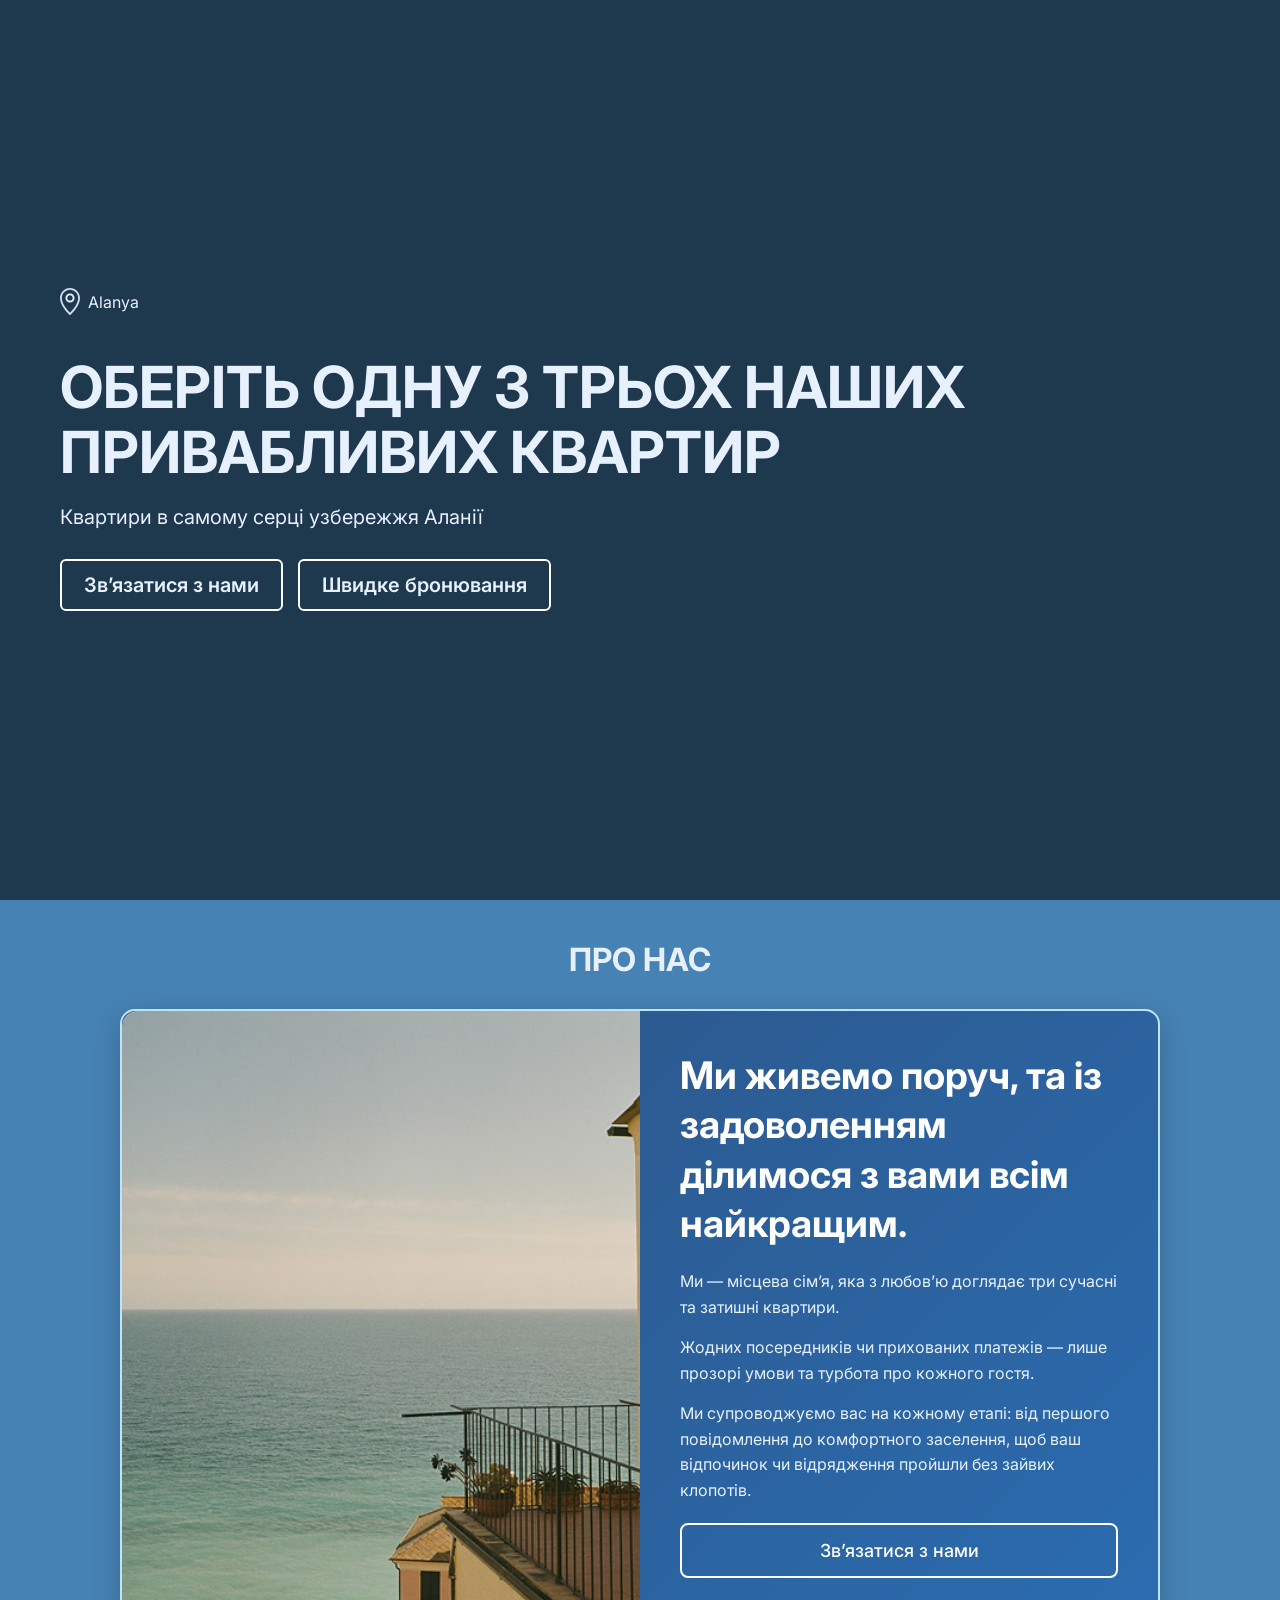
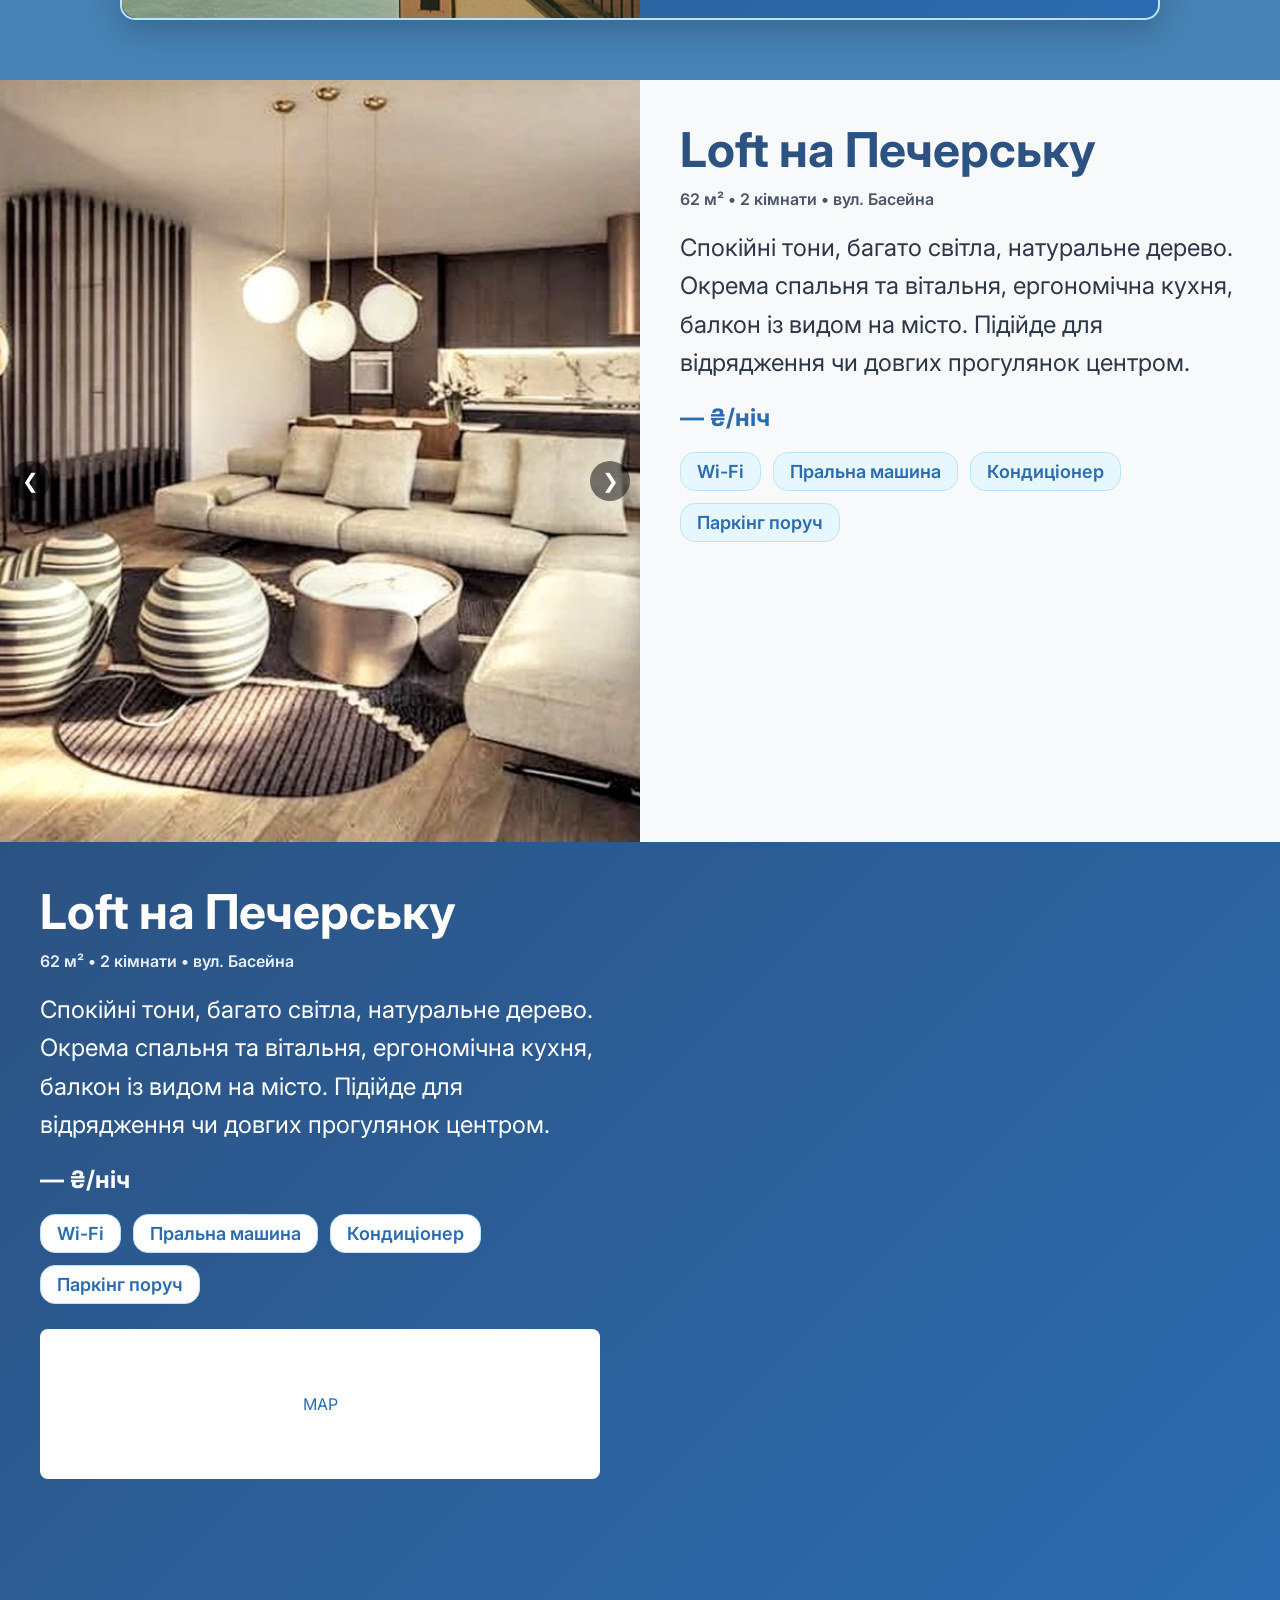
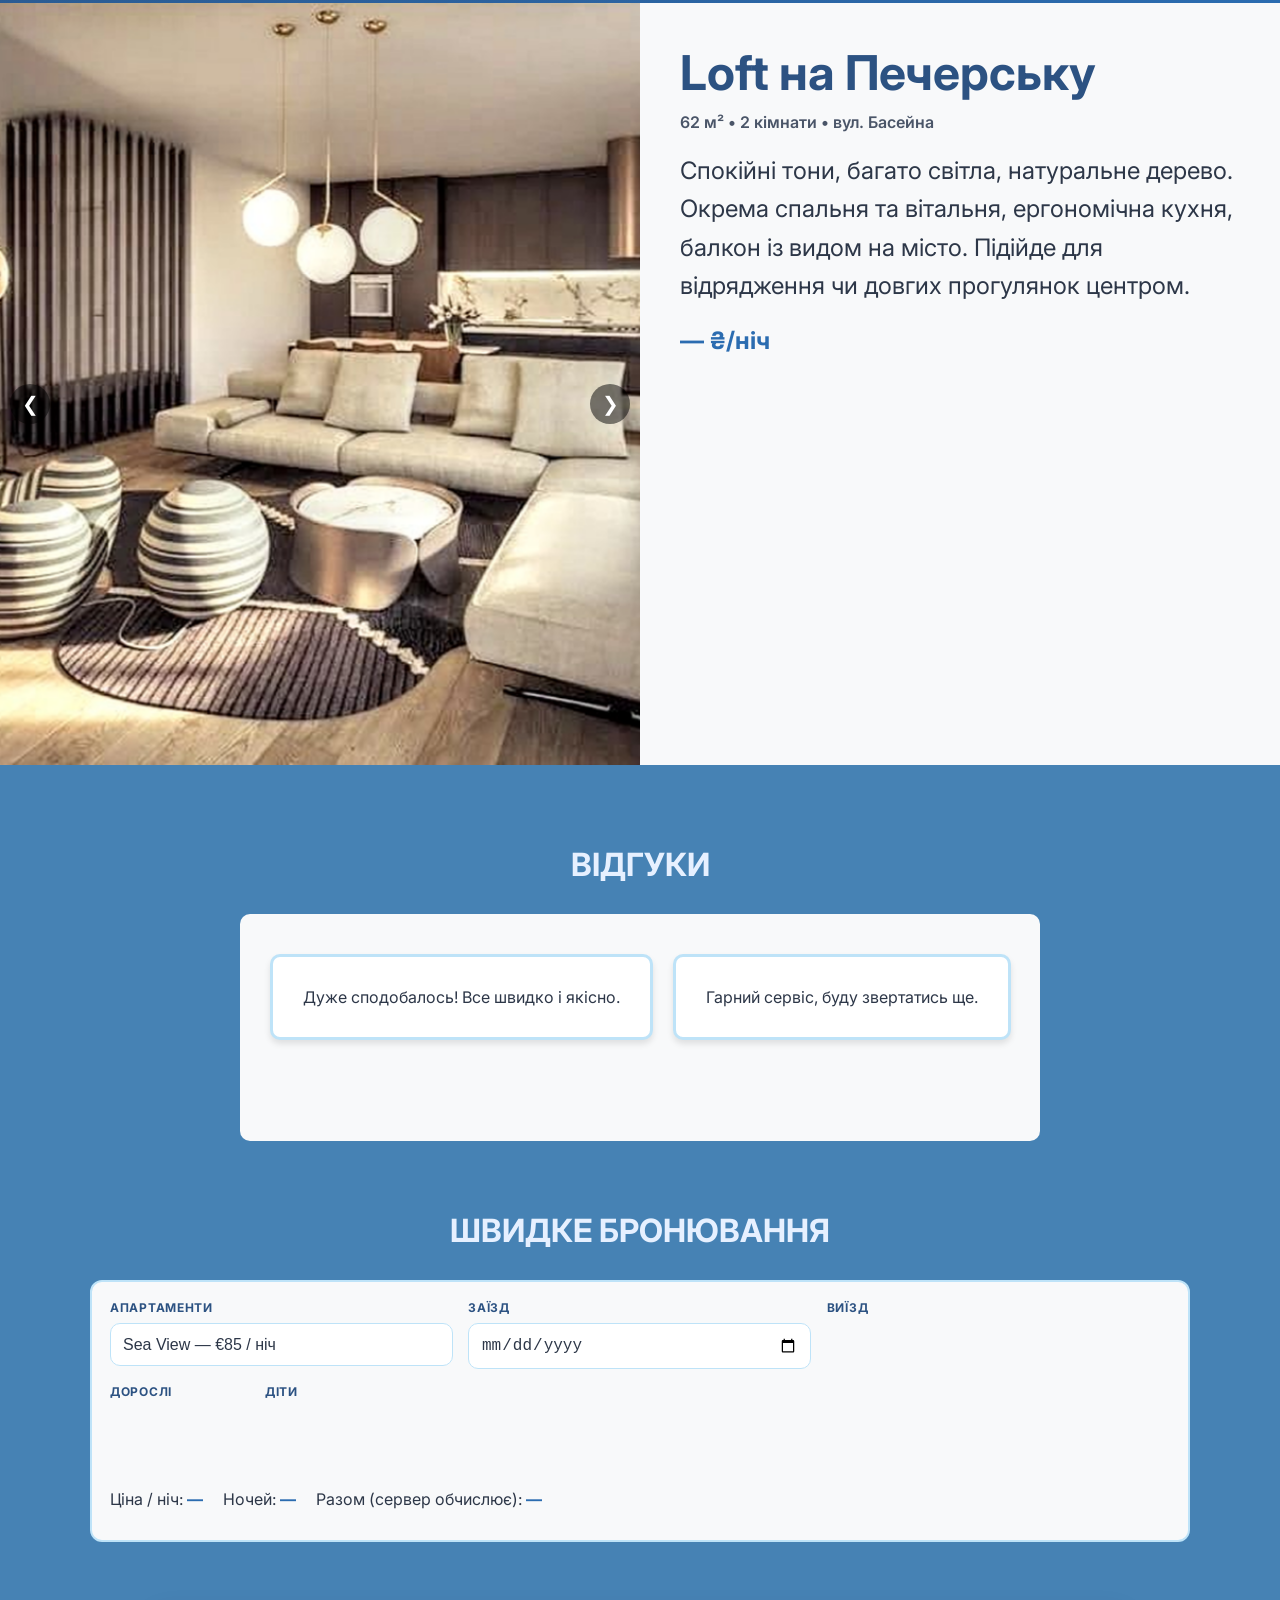
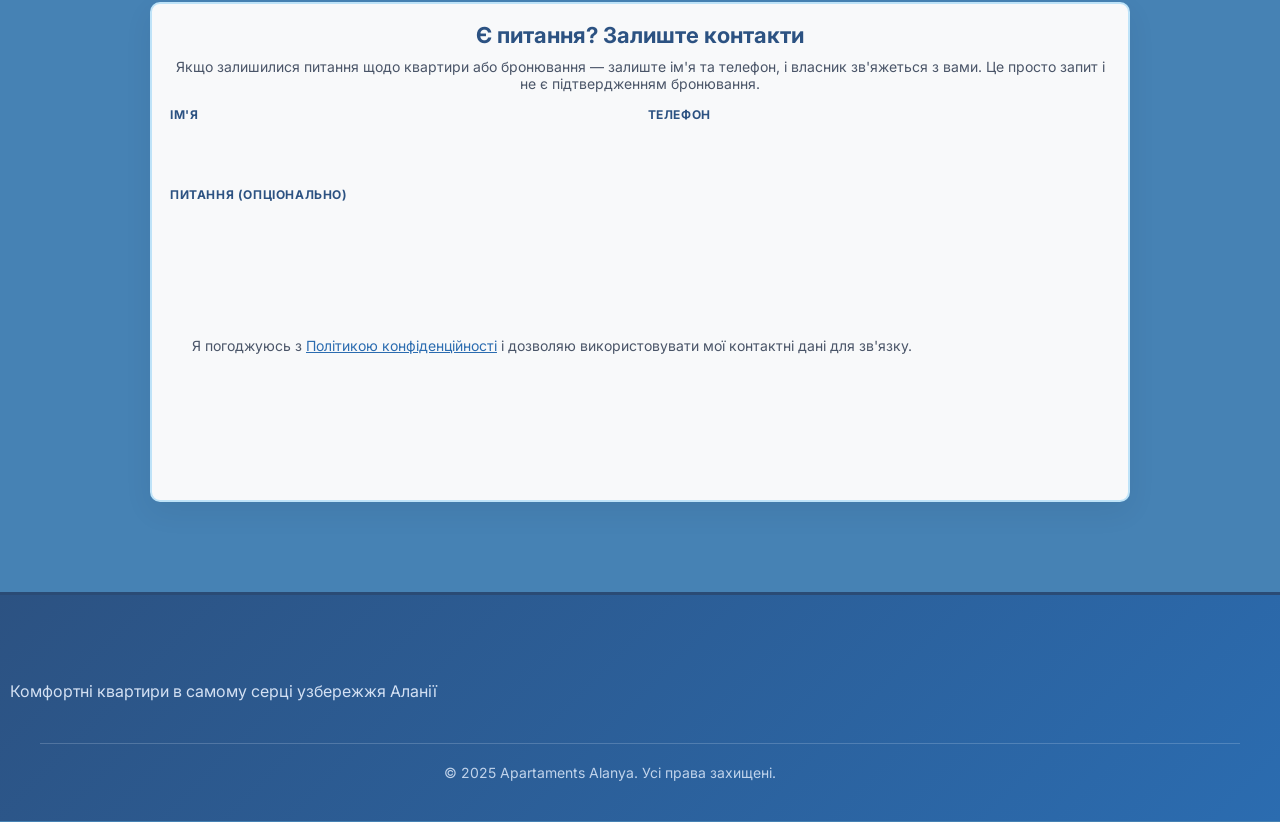
==== commit 90da8036: "Update index.html" ====
--- a/index.html
+++ b/index.html
@@ -115,7 +115,7 @@
       <img class="aboutIMG" src="./img/aboutApartament.png" alt="">
       <div class="aboutDiscrubtionContent">
         <h2 class="aboutSubText">
-          Ми живемо поруч, і із задоволенням
+          Ми живемо поруч, та із задоволенням
           ділимося з вами всім найкращим.
         </h2>
         <ul class="aboutDiscrubtionList">
@@ -462,3 +462,4 @@
 </body>
 
 </html>
+
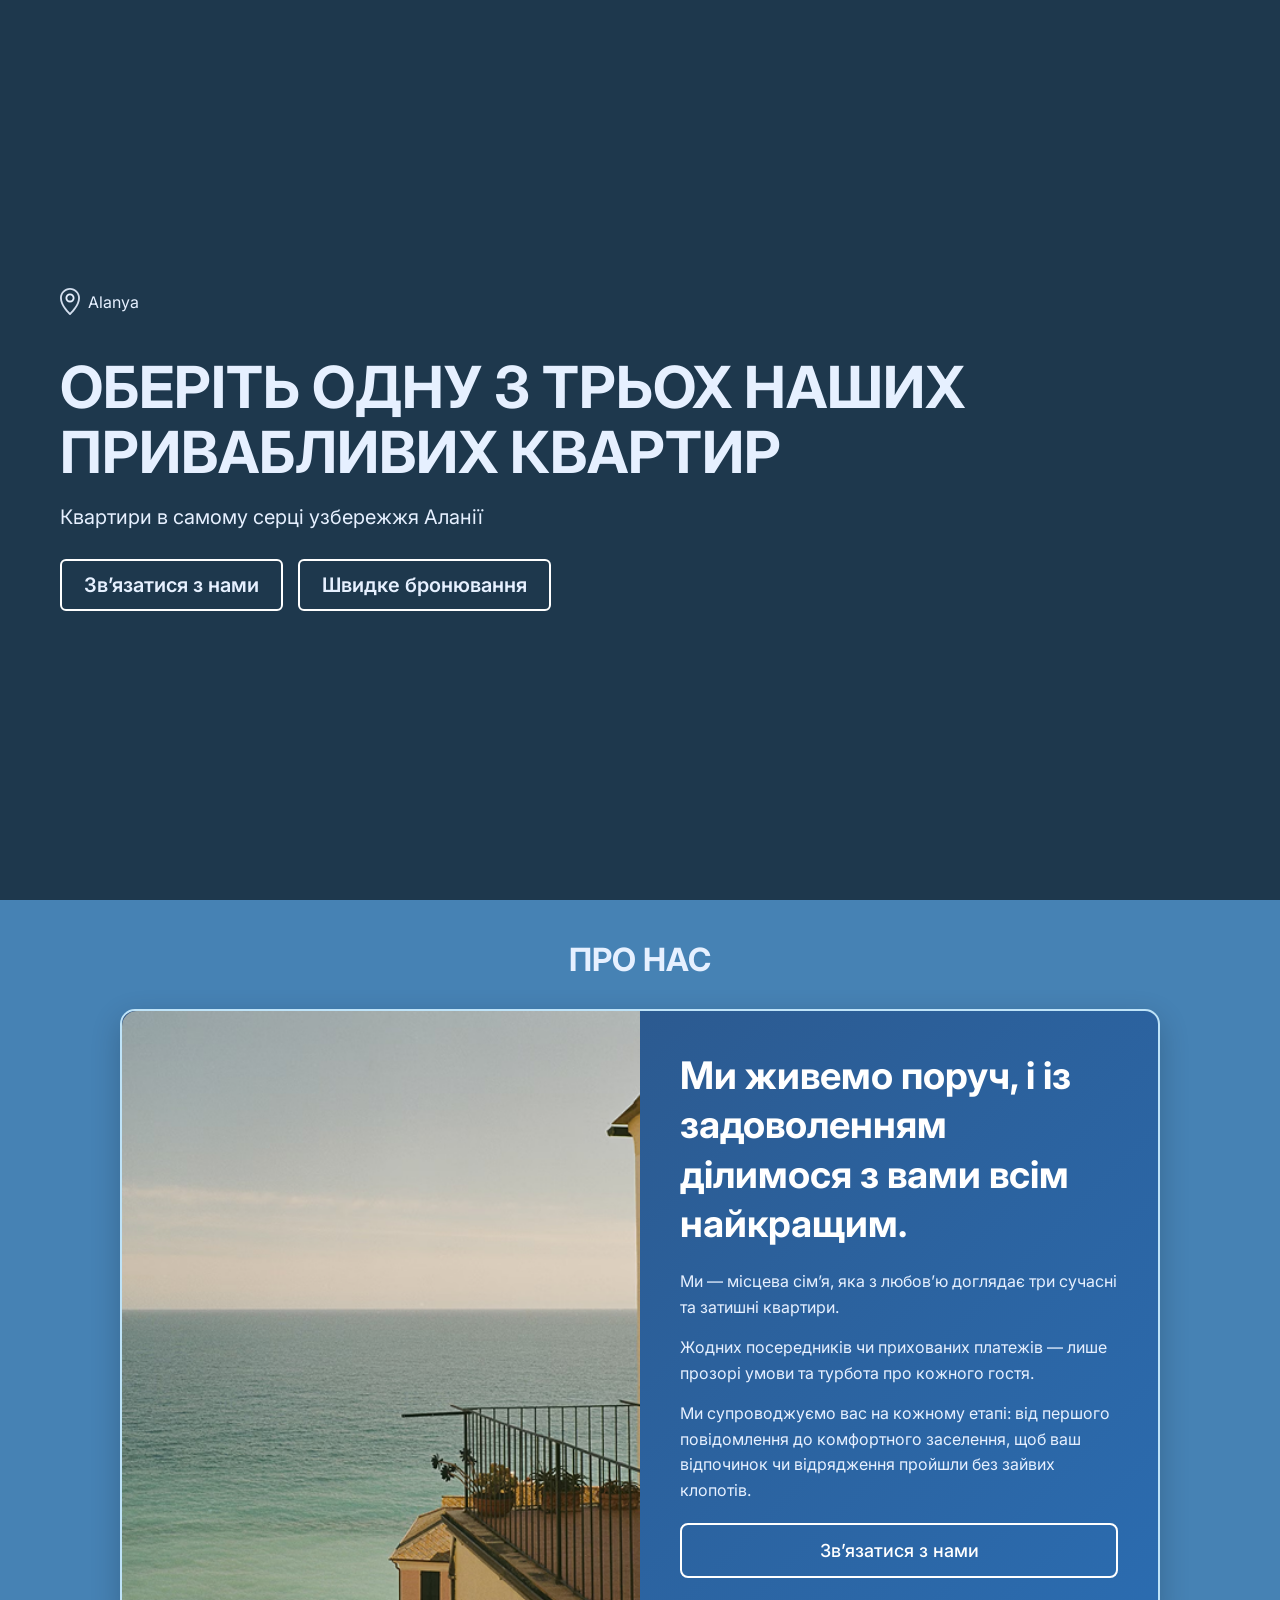
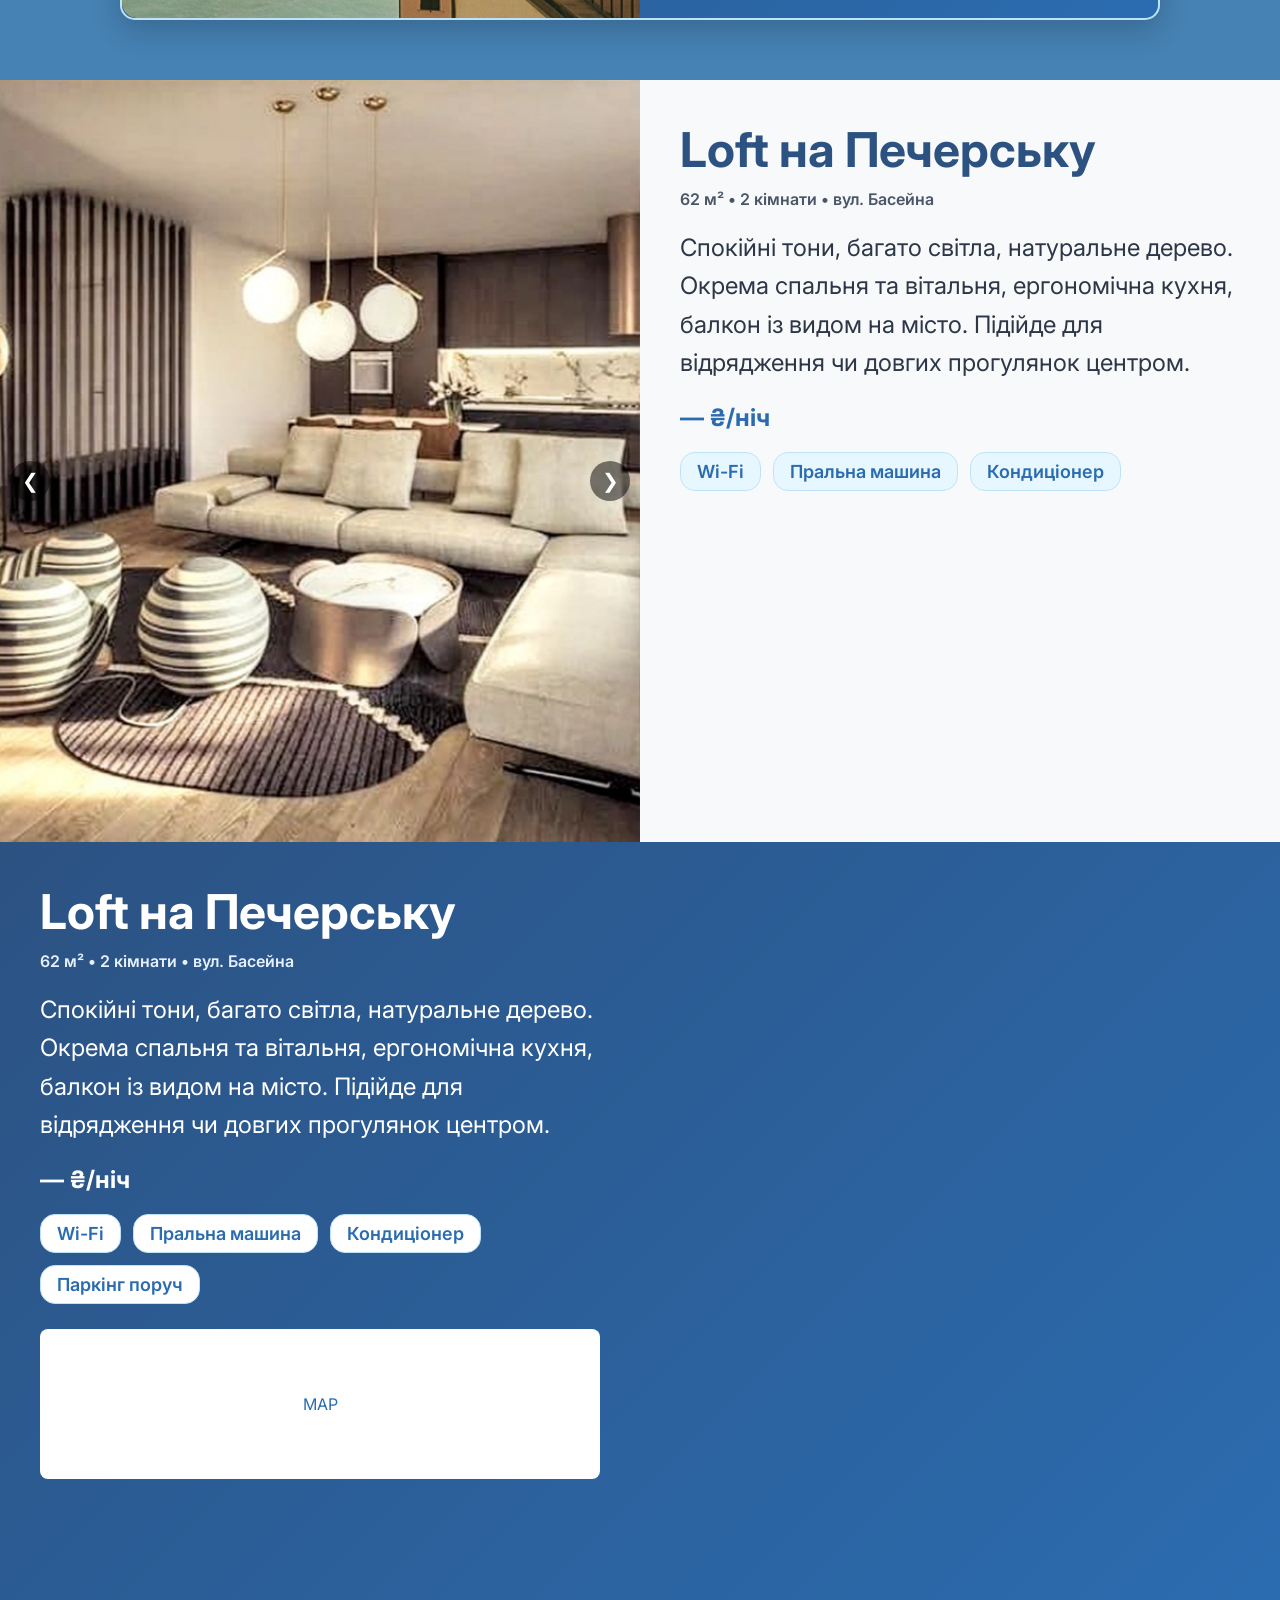
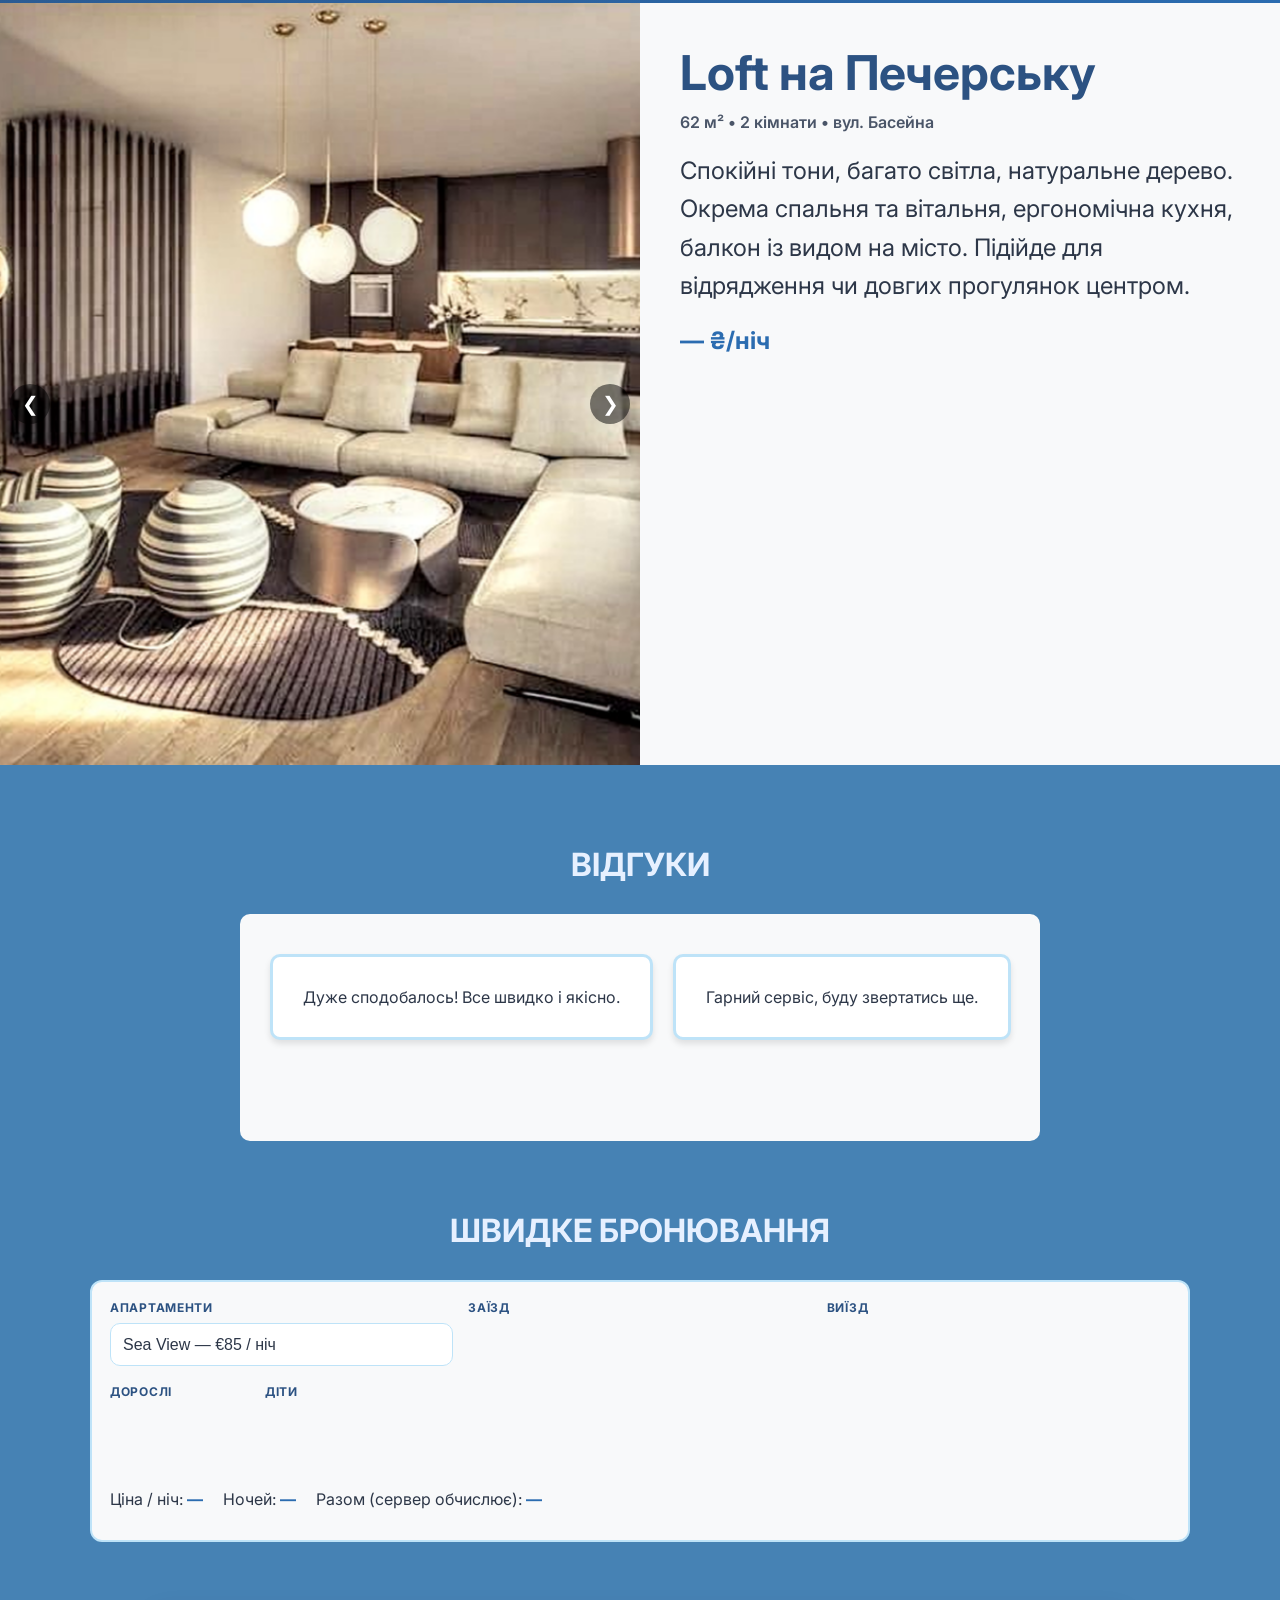
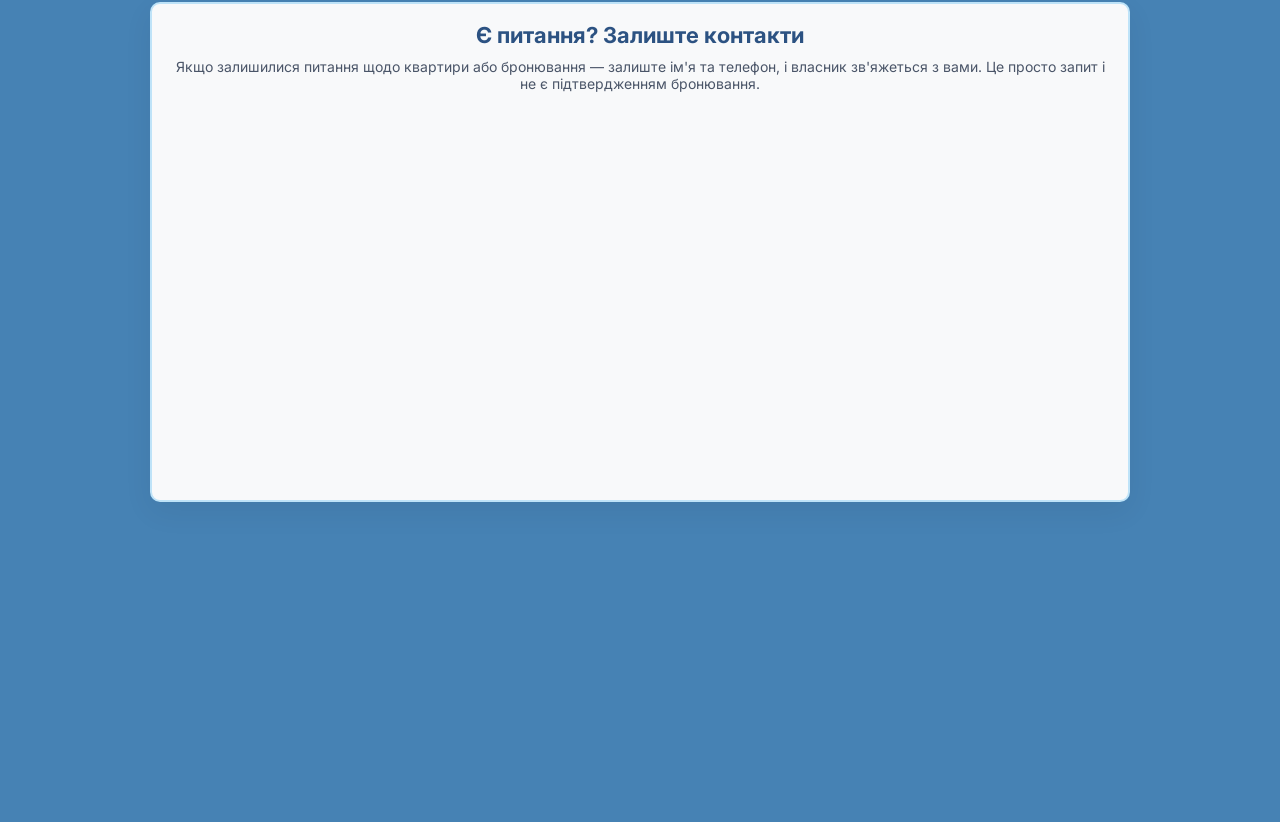
==== commit a42eeb5d: "Add files via upload" ====
--- a/index.html
+++ b/index.html
@@ -100,8 +100,9 @@
       <h2 class="headerSubText">Квартири в самому серці узбережжя Аланії</h2>
 
       <div class="headerButtons">
-        <button class="btn" onclick="location.href='#contact'">Зв’язатися з нами</button>
-        <button class="btn" onclick="location.href='#booking'">Швидке бронювання</button>
+        <!-- оновлено: викликаємо scrollToSection -->
+        <button class="btn" onclick="scrollToSection('contact-callback')">Зв’язатися з нами</button>
+        <button class="btn" onclick="scrollToSection('quick-booking')">Швидке бронювання</button>
       </div>
     </div>
   </header>
@@ -115,7 +116,7 @@
       <img class="aboutIMG" src="./img/aboutApartament.png" alt="">
       <div class="aboutDiscrubtionContent">
         <h2 class="aboutSubText">
-          Ми живемо поруч, та із задоволенням
+          Ми живемо поруч, і із задоволенням
           ділимося з вами всім найкращим.
         </h2>
         <ul class="aboutDiscrubtionList">
@@ -127,7 +128,8 @@
             Ми супроводжуємо вас на кожному етапі: від першого повідомлення до комфортного заселення, щоб ваш відпочинок чи відрядження пройшли без зайвих клопотів.
           </p>
         </ul>
-        <button class="aboutButton">
+        <!-- оновлено: веде до секції контакту -->
+        <button class="aboutButton" onclick="scrollToSection('contact-callback')">
           Зв’язатися з нами
         </button>
       </div>
@@ -140,7 +142,7 @@
       <button class="sliderBtn prev">&#10094;</button>
       <div class="slides">
         <img class="apartamentIMG active" src="./img/apartament.png" alt="">
-        <img class="apartamentIMG" src="./img/apartament.png" alt="">
+        <img class="apartamentIMG" src="./img/aboutApartament.png" alt="">
         <img class="apartamentIMG" src="./img/apartament.png" alt="">
       </div>
       <button class="sliderBtn next">&#10095;</button>
@@ -162,7 +164,8 @@
         <li class="apartamentAdvantagesItem">Паркінг поруч</li>
       </ul>
       <div class="map">MAP</div>
-      <button class="apartamentButton">Швидке бронювання</button>
+      <!-- оновлено: веде до швидкого бронювання -->
+      <button class="apartamentButton" onclick="scrollToSection('quick-booking')">Швидке бронювання</button>
     </div>
   </section>
 
@@ -190,7 +193,8 @@
         <li class="apartamentAdvantagesItem1">Паркінг поруч</li>
       </ul>
       <div class="map1">MAP</div>
-      <button class="apartamentButton1">Швидке бронювання</button>
+      <!-- оновлено: веде до швидкого бронювання -->
+      <button class="apartamentButton1" onclick="scrollToSection('quick-booking')">Швидке бронювання</button>
     </div>
     <div class="apartamentSlider slidesDESKT">
       <div class="slides" >
@@ -231,7 +235,8 @@
         <li class="apartamentAdvantagesItem">Паркінг поруч</li>
       </ul>
       <div class="map">MAP</div>
-      <button class="apartamentButton">Швидке бронювання</button>
+      <!-- оновлено: веде до швидкого бронювання -->
+      <button class="apartamentButton" onclick="scrollToSection('quick-booking')">Швидке бронювання</button>
     </div>
   </section>
 
@@ -318,8 +323,8 @@
         <h2 id="contact-title">Є питання? Залиште контакти</h2>
         <p class="contact-sub">Якщо залишилися питання щодо квартири або бронювання — залиште ім'я та телефон, і власник зв'яжеться з вами. Це просто запит і не є підтвердженням бронювання.</p>
 
-        <form id="contact-form" class="contact-form" method="POST" action="/contact" novalidate>
-          <input type="text" name="_honey" class="honey" tabindex="-1" autocomplete="off" />
+        <form id="contact-form" class="contact-form" novalidate>
+          <!-- Removed honeypot field for spam detection -->
 
           <div class="cf-row">
             <label class="cf-field">
@@ -336,7 +341,7 @@
           <div class="cf-row">
             <label class="cf-field cf-full">
               <span class="cf-label">Питання (опціонально)</span>
-              <textarea name="message" id="cf-message" rows="3" placeholder="Коротко: ваше питання" title="Введіть ваше питання"></textarea>
+              <textarea name="message" id="cf-message" rows="3" placeholder="Коротко: вашe питання" title="Введіть ваше питання"></textarea>
             </label>
           </div>
 
@@ -349,7 +354,7 @@
             <button type="submit" class="cf-primary">Надіслати</button>
           </div>
 
-          <p class="cf-note">Після відправки власник зателефонує, щоб відповісти на питання. Це не означає автоматичне підтвердження бронювання.</p>
+          <p class="cf-note">Після відправки власник зателефонує, щоб відповісти на питання.</p>
         </form>
       </div>
     </div>
@@ -457,9 +462,25 @@
     })();
   </script>
 
+  <!-- Простий універсальний скрипт для плавного скролу по секціях -->
+  <script>
+    function scrollToSection(id) {
+      try {
+        const el = document.getElementById(id);
+        if (el) {
+          el.scrollIntoView({ behavior: 'smooth', block: 'start' });
+        } else {
+          // якщо секція не знайдена — fallback на зміну location (працює як #anchor)
+          location.href = '#' + id;
+        }
+      } catch (e) {
+        location.href = '#' + id;
+      }
+    }
+  </script>
+
   <!-- зберігаю підключення до твого зовнішнього script.js -->
   <script src="./script.js"></script>
 </body>
 
 </html>
-
--- a/style.css
+++ b/style.css
@@ -768,12 +768,24 @@
   font-size: 14px;
   color: #4a5568;
   margin: 10px 0;
+  transition: color 0.3s ease;
 }
 
 .cf-consent input {
   transform: translateY(2px);
   min-width: 18px;
   min-height: 18px;
+  accent-color: #007bff;
+  transition: accent-color 0.3s ease, border-color 0.3s ease;
+}
+
+.cf-consent.required {
+  color: #dc3545;
+}
+
+.cf-consent.required input {
+  accent-color: #dc3545;
+  border-color: #dc3545;
 }
 
 .cf-consent a {
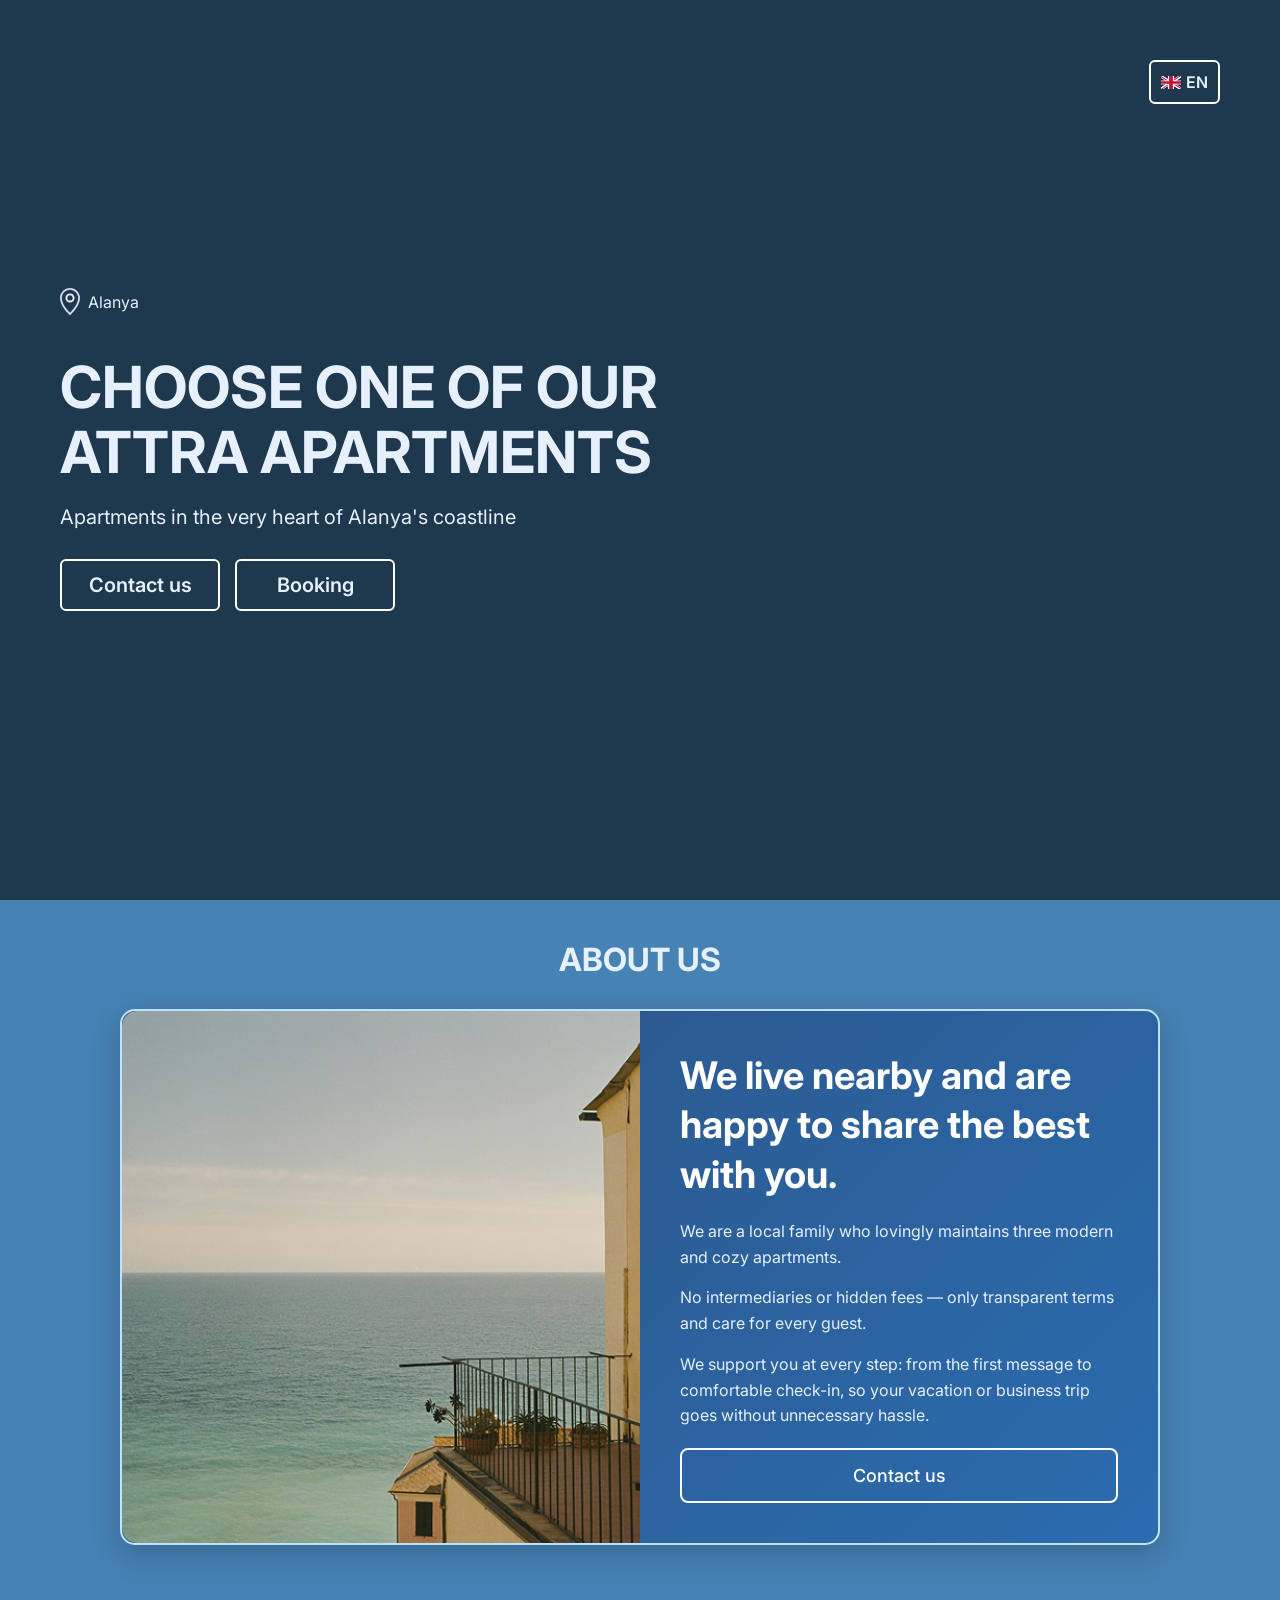
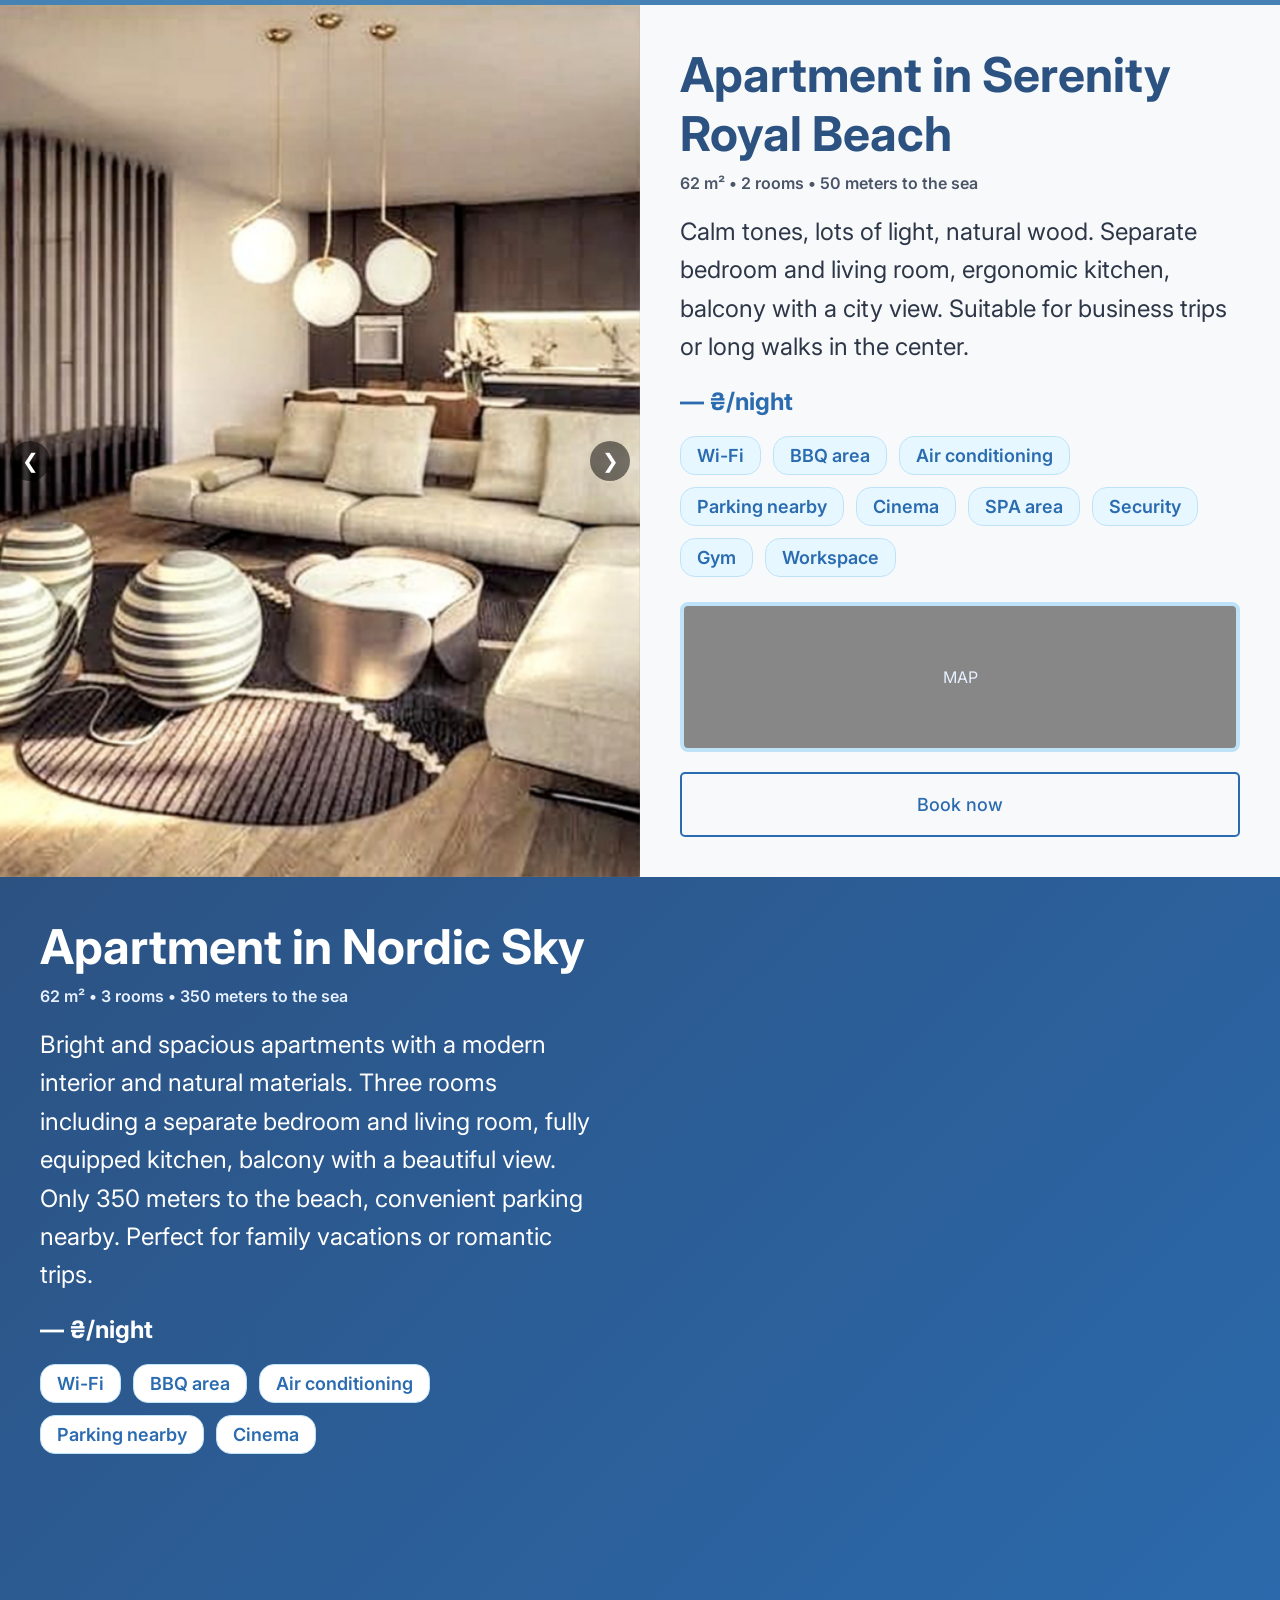
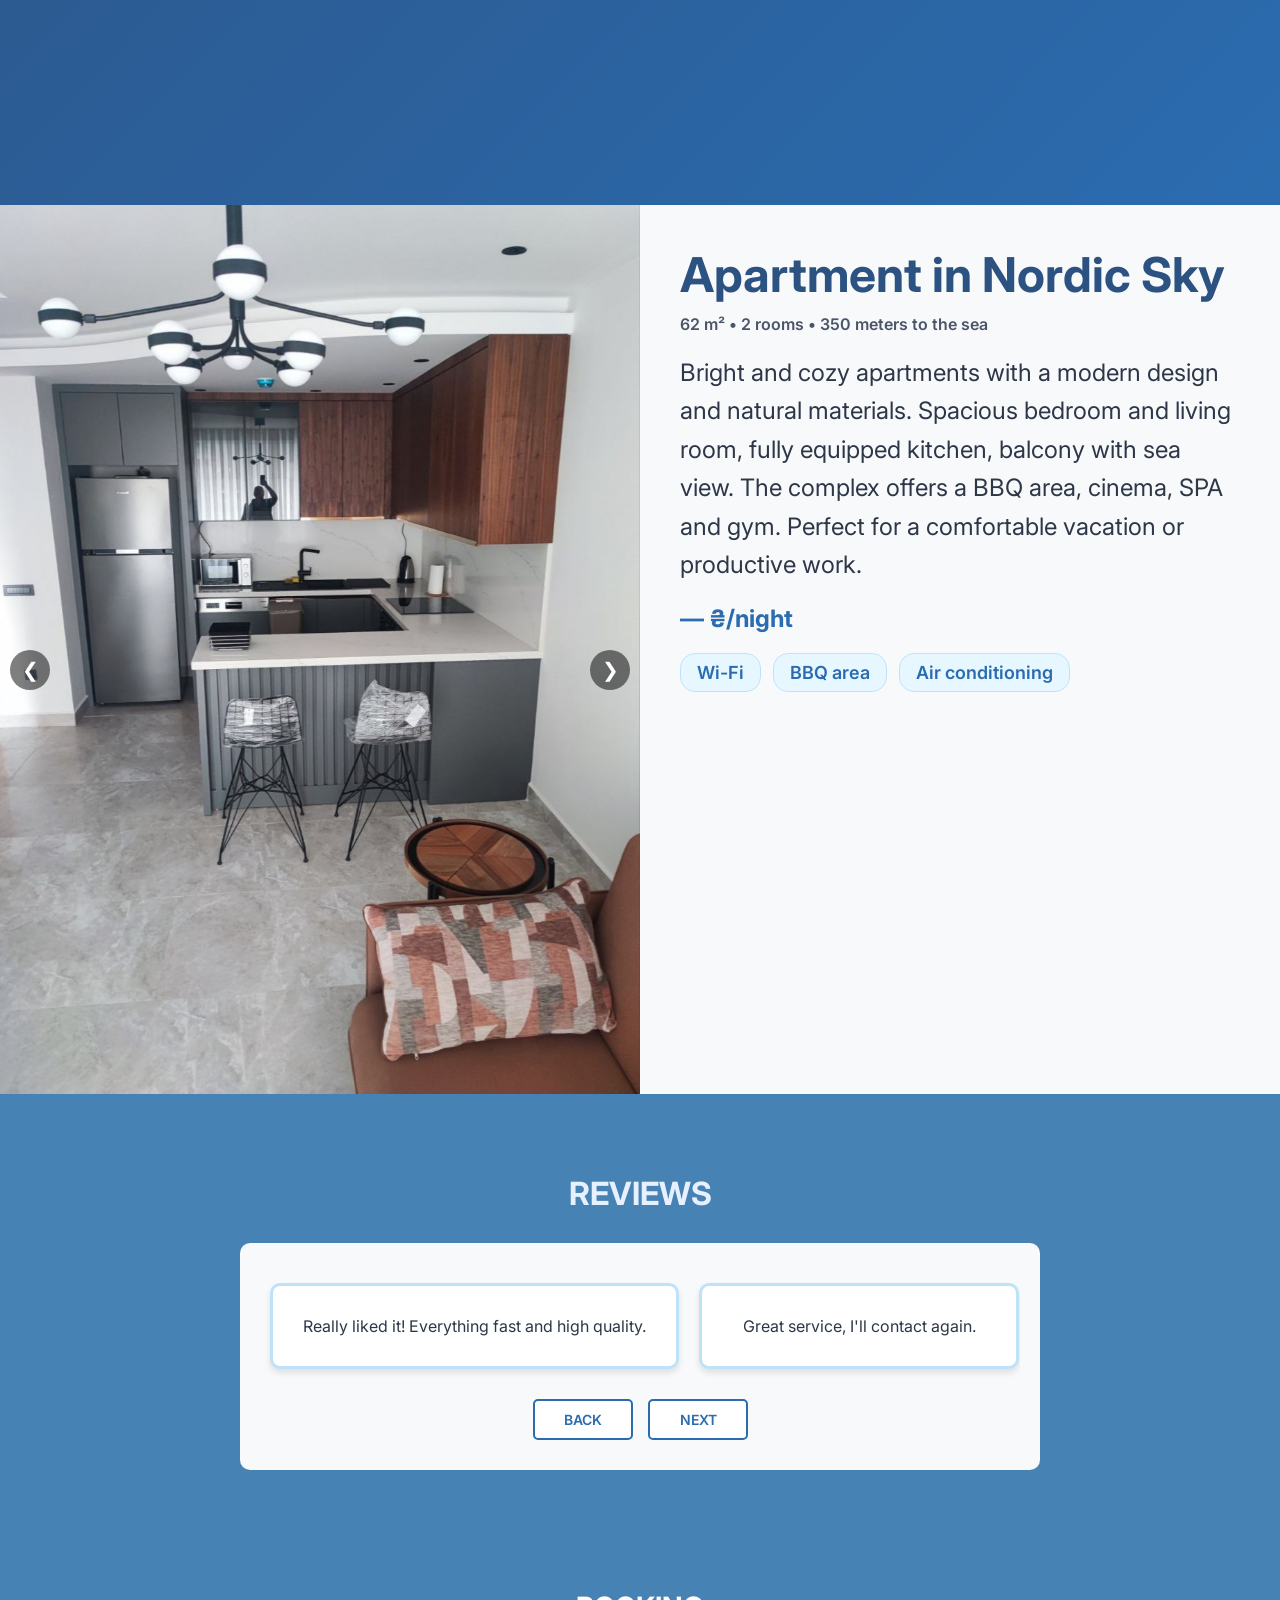
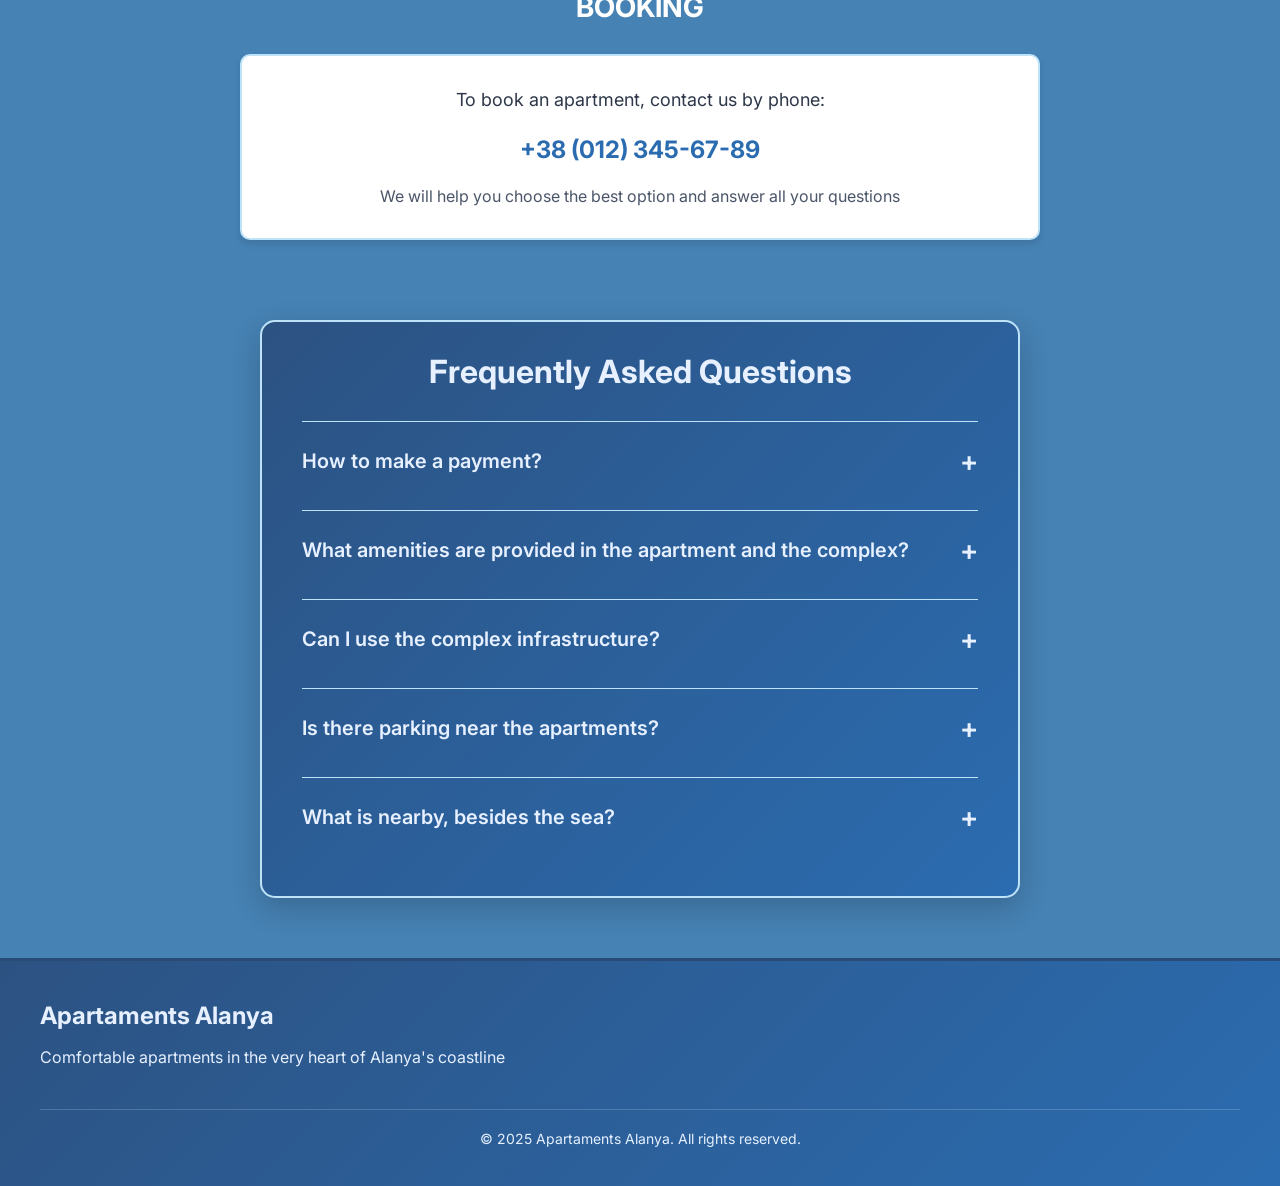
==== commit a79d163d: "Initial commit" ====
--- a/index.html
+++ b/index.html
@@ -1,486 +1,651 @@
-<!DOCTYPE html>
-<html lang="uk">
-
-<head>
-  <meta charset="UTF-8">
-  <meta name="viewport" content="width=device-width, initial-scale=1.0">
-  <meta name="description" content="Rent comfortable apartments in the heart of Alanya.">
-  <link rel="stylesheet" href="style.css">
-  <title>Apartaments Alanya</title>
-  <link rel="preconnect" href="https://fonts.googleapis.com">
-  <link rel="preconnect" href="https://fonts.gstatic.com" crossorigin>
-  <link
-    href="https://fonts.googleapis.com/css2?family=Inter:ital,opsz,wght@0,14..32,100..900;1,14..32,100..900&family=Noto+Serif:ital,wght@0,100..900;1,100..900&display=swap"
-    rel="stylesheet">
-
-  <link rel="stylesheet" href="./animations.css">
-  
-
-  <!-- ===== Анімації (вбудовані, можна винести в animations.css) ===== -->
-  <style>
-    /* ----------------------------
-       Загальні: чергові анімації з боків
-       ---------------------------- */
-    .animate-side {
-      opacity: 0;
-      transition: transform 400ms cubic-bezier(.2,.9,.3,1), opacity 600ms ease;
-      will-change: transform, opacity;
-    }
-
-    /* стартові позиції (зададуться динамічно через класи) */
-    .animate-side.from-right { transform: translateX(50px); }
-    .animate-side.from-left { transform: translateX(-50px); }
-
-    /* visible */
-    .animate-side.visible {
-      opacity: 1;
-      transform: translateX(0);
-    }
-
-    /* Дочірні елементи — теж входять трохи зі сторони (налаштовуються data-direction) */
-    .animate-child {
-      opacity: 0;
-      transition: transform 480ms cubic-bezier(.2,.9,.3,1), opacity 480ms ease;
-      will-change: transform, opacity;
-    }
-
-    .animate-child[data-direction="right"] { transform: translateX(30px); }
-    .animate-child[data-direction="left"] { transform: translateX(-30px); }
-
-    .animate-child.visible {
-      opacity: 1;
-      transform: translateX(0);
-    }
-
-    /* швидші/повільні модифікатори за потреби */
-    .animate-fast { transition-duration: 480ms !important; }
-    .animate-slow { transition-duration: 900ms !important; }
-
-    /* reduced motion */
-    @media (prefers-reduced-motion: reduce) {
-      .animate-side, .animate-child {
-        transition: none !important;
-        transform: none !important;
-        opacity: 1 !important;
-      }
-    }
-  </style>
-</head>
-
-<body>
-
-  <!-- ====== HEADER ====== -->
-  <header class="header" id="hero" data-animate>
-    <!-- відео фон: підстав свій файл -->
-    <video class="background-video" autoplay muted loop playsinline>
-      <source src="./img/headerBG.mp4" type="video/mp4">
-      <!-- fallback: користувачеві без відео покаже картинку (JS включає клас) -->
-    </video>
-
-    <!-- затемнення -->
-    <div class="overlay" aria-hidden="true"></div>
-
-    <!-- фолбек картинка (за потреби) -->
-    <div class="video-fallback" aria-hidden="true"></div>
-
-    <!-- Контент поверх відео -->
-    <div class="header-content" data-animate>
-      <ul class="location" aria-hidden="false">
-        <li><img src="./img/location.svg" alt="Локація"></li>
-        <li>
-          <p>Alanya</p>
-        </li>
-      </ul>
-
-      <h1 class="headerMainText">
-        ОБЕРІТЬ ОДНУ З ТРЬОХ НАШИХ <br>
-        <span class="word" aria-live="polite"></span> КВАРТИР
-      </h1>
-
-      <h2 class="headerSubText">Квартири в самому серці узбережжя Аланії</h2>
-
-      <div class="headerButtons">
-        <!-- оновлено: викликаємо scrollToSection -->
-        <button class="btn" onclick="scrollToSection('contact-callback')">Зв’язатися з нами</button>
-        <button class="btn" onclick="scrollToSection('quick-booking')">Швидке бронювання</button>
-      </div>
-    </div>
-  </header>
-
-  <!-- ====== ABOUT ====== -->
-  <section class="about" data-animate>
-    <h2 class="aboutText">
-      ПРО НАС
-    </h2>
-    <div class="aboutContent">
-      <img class="aboutIMG" src="./img/aboutApartament.png" alt="">
-      <div class="aboutDiscrubtionContent">
-        <h2 class="aboutSubText">
-          Ми живемо поруч, і із задоволенням
-          ділимося з вами всім найкращим.
-        </h2>
-        <ul class="aboutDiscrubtionList">
-          <p class="aboutDiscrubtion">Ми — місцева сім’я, яка з любов’ю доглядає три сучасні та затишні квартири. </p>
-          <p class="aboutDiscrubtion">
-            Жодних посередників чи прихованих платежів — лише прозорі умови та турбота про кожного гостя.
-          </p>
-          <p class="aboutDiscrubtion">
-            Ми супроводжуємо вас на кожному етапі: від першого повідомлення до комфортного заселення, щоб ваш відпочинок чи відрядження пройшли без зайвих клопотів.
-          </p>
-        </ul>
-        <!-- оновлено: веде до секції контакту -->
-        <button class="aboutButton" onclick="scrollToSection('contact-callback')">
-          Зв’язатися з нами
-        </button>
-      </div>
-    </div>
-  </section>
-
-  <!-- ====== APARTMENT (1) ====== -->
-  <section class="apartament" data-animate>
-    <div class="apartamentSlider">
-      <button class="sliderBtn prev">&#10094;</button>
-      <div class="slides">
-        <img class="apartamentIMG active" src="./img/apartament.png" alt="">
-        <img class="apartamentIMG" src="./img/aboutApartament.png" alt="">
-        <img class="apartamentIMG" src="./img/apartament.png" alt="">
-      </div>
-      <button class="sliderBtn next">&#10095;</button>
-    </div>
-
-    <div class="apartamentContent">
-      <h2 class="apartamentText">Loft на Печерську</h2>
-      <p class="apartamentSubText">62 м² • 2 кімнати • вул. Басейна</p>
-      <p class="apartamentTex">
-        Спокійні тони, багато світла, натуральне дерево. Окрема спальня та
-        вітальня, ергономічна кухня, балкон із видом на місто. Підійде для
-        відрядження чи довгих прогулянок центром.
-      </p>
-      <h2 class="apartamentPrice"><span>—</span> ₴/ніч</h2>
-      <ul class="apartamentAdvantages">
-        <li class="apartamentAdvantagesItem">Wi-Fi</li>
-        <li class="apartamentAdvantagesItem">Пральна машина</li>
-        <li class="apartamentAdvantagesItem">Кондиціонер</li>
-        <li class="apartamentAdvantagesItem">Паркінг поруч</li>
-      </ul>
-      <div class="map">MAP</div>
-      <!-- оновлено: веде до швидкого бронювання -->
-      <button class="apartamentButton" onclick="scrollToSection('quick-booking')">Швидке бронювання</button>
-    </div>
-  </section>
-
-  <!-- ====== APARTMENT (mobile/variants preserved) ====== -->
-  <section class="apartament1" data-animate>
-    <div class="apartamentSlider slidesPHONE">
-      <div class="slides">
-        <img class="apartamentIMG active" src="./img/apartament.png" alt="">
-        <img class="apartamentIMG" src="./img/apartament.png" alt="">
-        <img class="apartamentIMG" src="./img/apartament.png" alt="">
-      </div>
-      <button class="sliderBtn prev">&#10094;</button>
-      <button class="sliderBtn next">&#10095;</button>
-    </div>
-    <div class="apartamentContent1">
-      <h2 class="apartamentText1">Loft на Печерську</h2>
-      <p class="apartamentSubText1">62 м² • 2 кімнати • вул. Басейна</p>
-      <p class="apartamentTex1">Спокійні тони, багато світла, натуральне дерево. Окрема спальня та вітальня, ергономічна
-        кухня, балкон із видом на місто. Підійде для відрядження чи довгих прогулянок центром.</p>
-      <h2 class="apartamentPrice1"><span>—</span> ₴/ніч</h2>
-      <ul class="apartamentAdvantages1">
-        <li class="apartamentAdvantagesItem1">Wi-Fi</li>
-        <li class="apartamentAdvantagesItem1">Пральна машина</li>
-        <li class="apartamentAdvantagesItem1">Кондиціонер</li>
-        <li class="apartamentAdvantagesItem1">Паркінг поруч</li>
-      </ul>
-      <div class="map1">MAP</div>
-      <!-- оновлено: веде до швидкого бронювання -->
-      <button class="apartamentButton1" onclick="scrollToSection('quick-booking')">Швидке бронювання</button>
-    </div>
-    <div class="apartamentSlider slidesDESKT">
-      <div class="slides" >
-        <img class="apartamentIMG active" src="./img/apartament.png" alt="">
-        <img class="apartamentIMG" src="./img/apartament.png" alt="">
-        <img class="apartamentIMG" src="./img/apartament.png" alt="">
-      </div>
-      <button class="sliderBtn prev">&#10094;</button>
-      <button class="sliderBtn next">&#10095;</button>
-    </div>
-  </section>
-
-  <!-- ====== APARTMENT (duplicate kept) ====== -->
-  <section class="apartament" data-animate>
-    <div class="apartamentSlider">
-      <button class="sliderBtn prev">&#10094;</button>
-      <div class="slides">
-        <img class="apartamentIMG active" src="./img/apartament.png" alt="">
-        <img class="apartamentIMG" src="./img/apartament.png" alt="">
-        <img class="apartamentIMG" src="./img/apartament.png" alt="">
-      </div>
-      <button class="sliderBtn next">&#10095;</button>
-    </div>
-
-    <div class="apartamentContent">
-      <h2 class="apartamentText">Loft на Печерську</h2>
-      <p class="apartamentSubText">62 м² • 2 кімнати • вул. Басейна</p>
-      <p class="apartamentTex">
-        Спокійні тони, багато світла, натуральне дерево. Окрема спальня та
-        вітальня, ергономічна кухня, балкон із видом на місто. Підійде для
-        відрядження чи довгих прогулянок центром.
-      </p>
-      <h2 class="apartamentPrice"><span>—</span> ₴/ніч</h2>
-      <ul class="apartamentAdvantages">
-        <li class="apartamentAdvantagesItem">Wi-Fi</li>
-        <li class="apartamentAdvantagesItem">Пральна машина</li>
-        <li class="apartamentAdvantagesItem">Кондиціонер</li>
-        <li class="apartamentAdvantagesItem">Паркінг поруч</li>
-      </ul>
-      <div class="map">MAP</div>
-      <!-- оновлено: веде до швидкого бронювання -->
-      <button class="apartamentButton" onclick="scrollToSection('quick-booking')">Швидке бронювання</button>
-    </div>
-  </section>
-
-  <!-- ====== REVIEWS ====== -->
-  <section class="reviews" data-animate>
-    <h2 class="reviewsText">ВІДГУКИ</h2>
-    <div class="reviewsContent">
-      <div class="reviewsWrapper">
-        <ul class="reviewsList">
-          <li class="reviewsItem">Дуже сподобалось! Все швидко і якісно.</li>
-          <li class="reviewsItem">Гарний сервіс, буду звертатись ще.</li>
-          <li class="reviewsItem">Все супер! Рекомендую всім.</li>
-          <li class="reviewsItem">Обслуговування на високому рівні!</li>
-          <li class="reviewsItem">Ціни приємно здивували, рекомендую!</li>
-          <li class="reviewsItem">Користуюсь вже не вперше, все чудово!</li>
-        </ul>
-      </div>
-      <div class="reviewsButtons">
-        <button id="prevBtn">НАЗАД</button>
-        <button id="nextBtn">ВПЕРЕД</button>
-      </div>
-    </div>
-  </section>
-
-  <!-- ====== QUICK BOOKING ====== -->
-  <section id="quick-booking" class="quick-booking" aria-labelledby="qb-title" data-animate>
-    <div class="qb-container">
-      <h2 id="qb-title">ШВИДКЕ БРОНЮВАННЯ</h2>
-
-      <form id="qb-form" class="qb-form" method="POST" action="/book" novalidate>
-        <div class="qb-row">
-          <label class="qb-field">
-            <span class="qb-label">Апартаменти</span>
-            <select name="apartment" id="qb-apartment" title="Оберіть тип апартаментів" required>
-              <option value="sea" data-price="85">Sea View — €85 / ніч</option>
-              <option value="cozy" data-price="70">Cozy Studio — €70 / ніч</option>
-              <option value="family" data-price="120">Family Suite — €120 / ніч</option>
-            </select>
-          </label>
-          <label class="qb-field">
-            <span class="qb-label">Заїзд</span>
-            <input type="date" name="checkin" id="qb-checkin" title="Оберіть дату заїзду" required placeholder="Дата заїзду" />
-          </label>
-          <label class="qb-field">
-            <span class="qb-label">Виїзд</span>
-            <input type="date" name="checkout" id="qb-checkout" title="Оберіть дату виїзду" required placeholder="Дата виїзду" />
-          </label>
-        </div>
-
-        <div class="qb-row">
-          <label class="qb-field qb-small">
-            <span class="qb-label">Дорослі</span>
-            <input type="number" name="adults" id="qb-adults" value="2" min="1" max="8" title="Введіть кількість дорослих" required placeholder="Кількість дорослих" />
-          </label>
-
-          <label class="qb-field qb-small">
-            <span class="qb-label">Діти</span>
-            <input type="number" name="kids" id="qb-kids" value="0" min="0" max="8" title="Введіть кількість дітей" />
-          </label>
-        </div>
-
-        <div class="qb-summary">
-          <div class="qb-price">
-            <div>Ціна / ніч: <strong id="qb-price">—</strong></div>
-            <div>Ночей: <strong id="qb-nights">—</strong></div>
-            <div>Разом (сервер обчислює): <strong id="qb-total">—</strong></div>
-          </div>
-
-          <div class="qb-actions">
-            <button type="submit" class="qb-primary">Забронювати</button>
-          </div>
-        </div>
-
-        <input type="hidden" name="price_per_night" id="qb-price-hidden" value="" />
-      </form>
-
-    </div>
-  </section>
-
-  <!-- ====== CONTACT ====== -->
-  <section id="contact-callback" class="contact-callback" aria-labelledby="contact-title" data-animate>
-    <div class="contact-wrap">
-      <div class="contact-card">
-        <h2 id="contact-title">Є питання? Залиште контакти</h2>
-        <p class="contact-sub">Якщо залишилися питання щодо квартири або бронювання — залиште ім'я та телефон, і власник зв'яжеться з вами. Це просто запит і не є підтвердженням бронювання.</p>
-
-        <form id="contact-form" class="contact-form" novalidate>
-          <!-- Removed honeypot field for spam detection -->
-
-          <div class="cf-row">
-            <label class="cf-field">
-              <span class="cf-label">Ім'я</span>
-              <input type="text" name="name" id="cf-name" placeholder="Ім'я" title="Введіть ваше ім'я" required />
-            </label>
-
-            <label class="cf-field">
-              <span class="cf-label">Телефон</span>
-              <input type="tel" name="phone" id="cf-phone" placeholder="+380XXXXXXXXX" title="Введіть ваш номер телефону" pattern="\+?380\d{9}" inputmode="tel" required />
-            </label>
-          </div>
-
-          <div class="cf-row">
-            <label class="cf-field cf-full">
-              <span class="cf-label">Питання (опціонально)</span>
-              <textarea name="message" id="cf-message" rows="3" placeholder="Коротко: вашe питання" title="Введіть ваше питання"></textarea>
-            </label>
-          </div>
-
-          <label class="cf-consent">
-            <input type="checkbox" name="consent" required />
-            Я погоджуюсь з <a href="/privacy" target="_blank" rel="noopener">Політикою конфіденційності</a> і дозволяю використовувати мої контактні дані для зв'язку.
-          </label>
-
-          <div class="cf-actions">
-            <button type="submit" class="cf-primary">Надіслати</button>
-          </div>
-
-          <p class="cf-note">Після відправки власник зателефонує, щоб відповісти на питання.</p>
-        </form>
-      </div>
-    </div>
-  </section>
-
-  <!-- ====== FOOTER ====== -->
-  <footer class="footer" data-animate>
-    <div class="footer-container">
-      <div class="footer-content">
-        <div class="footer-section">
-          <h3>Apartaments Alanya</h3>
-          <p>Комфортні квартири в самому серці узбережжя Аланії</p>
-        </div>
-      </div>
-
-      <div class="footer-bottom">
-        <p>&copy; 2025 Apartaments Alanya. Усі права захищені.</p>
-      </div>
-    </div>
-  </footer>
-
-  <!-- ====== Анімаційний JS (IntersectionObserver + чергування ліво/право + менші затримки) ====== -->
-  <script>
-    (function () {
-      const elements = Array.from(document.querySelectorAll('[data-animate]'));
-      if (!elements.length) return;
-
-      const observerOptions = {
-        root: null,
-        rootMargin: '0px 0px -10% 0px',
-        threshold: 0.06
-      };
-
-      // Базова затримка між секціями (менша — швидший каскад)
-      const baseDelay = 30; // ms
-
-      const io = new IntersectionObserver((entries, obs) => {
-        entries.forEach(entry => {
-          if (!entry.isIntersecting) return;
-          const el = entry.target;
-          const idx = elements.indexOf(el);
-          // чергування: парні індекси (0,2,4...) справа, непарні — зліва
-          const direction = (idx % 2 === 0) ? 'right' : 'left';
-
-          // Додаємо стартовий клас для позиції
-          el.classList.add('animate-side', `from-${direction}`);
-
-          // Додаємо data-direction для дочірніх елементів, щоб синхронізувати напрям
-          const children = el.querySelectorAll('h1,h2,h3,p,img,button,li,select,input,textarea,.slides,.apartamentContent > * , .qb-container > * , .contact-card > *');
-          children.forEach(child => {
-            child.classList.add('animate-child');
-            child.setAttribute('data-direction', direction);
-          });
-
-          // видимість секції з невеликою затримкою, залежно від індексу
-          const delay = idx * baseDelay;
-          setTimeout(() => {
-            el.classList.add('visible');
-          }, delay);
-
-          // каскад для дітей (коротші інтервали)
-          children.forEach((child, cIdx) => {
-            const childDelay = delay + 60 + (cIdx * 45); // менші значення для швидшої появи
-            setTimeout(() => {
-              child.classList.add('visible');
-            }, childDelay);
-          });
-
-          // більше не спостерігаємо після показу
-          obs.unobserve(el);
-        });
-      }, observerOptions);
-
-      // Прикріплюємо observer до елементів, та відразу задаємо початкові класи (щоб не було "стрибка")
-      elements.forEach((el, i) => {
-        // встановимо клас anim-side відразу (щоб розмітка не зміщувалась пізніше)
-        // direction вирішимо в observer при появі (але на випадок FOUC — присвоїмо відповідно індексу)
-        const dir = (i % 2 === 0) ? 'right' : 'left';
-        if (!el.classList.contains('animate-side')) {
-          el.classList.add('animate-side', `from-${dir}`);
-        }
-        io.observe(el);
-      });
-
-      // обробка випадків, коли елементи вже в зоні видимості на load
-      window.addEventListener('load', () => {
-        elements.forEach((el, idx) => {
-          const rect = el.getBoundingClientRect();
-          if (rect.top < window.innerHeight - 100) {
-            const dir = (idx % 2 === 0) ? 'right' : 'left';
-            el.classList.add('animate-side', `from-${dir}`);
-            const children = el.querySelectorAll('h1,h2,h3,p,img,button,li,select,input,textarea,.slides,.apartamentContent > * , .qb-container > * , .contact-card > *');
-            children.forEach(child => {
-              child.classList.add('animate-child');
-              child.setAttribute('data-direction', dir);
-            });
-            const delay = idx * baseDelay;
-            setTimeout(() => el.classList.add('visible'), delay);
-            children.forEach((child, cIdx) => {
-              setTimeout(() => child.classList.add('visible'), delay + 60 + (cIdx * 45));
-            });
-          }
-        });
-      });
-    })();
-  </script>
-
-  <!-- Простий універсальний скрипт для плавного скролу по секціях -->
-  <script>
-    function scrollToSection(id) {
-      try {
-        const el = document.getElementById(id);
-        if (el) {
-          el.scrollIntoView({ behavior: 'smooth', block: 'start' });
-        } else {
-          // якщо секція не знайдена — fallback на зміну location (працює як #anchor)
-          location.href = '#' + id;
-        }
-      } catch (e) {
-        location.href = '#' + id;
-      }
-    }
-  </script>
-
-  <!-- зберігаю підключення до твого зовнішнього script.js -->
-  <script src="./script.js"></script>
-</body>
-
-</html>
+<!DOCTYPE html>
+<html lang="en">
+
+<head>
+  <meta charset="UTF-8">
+  <meta name="viewport" content="width=device-width, initial-scale=1.0">
+  <meta name="description" content="Rent comfortable apartments in the heart of Alanya.">
+  <link rel="stylesheet" href="style.css">
+  <title>Apartaments Alanya</title>
+  <link rel="preconnect" href="https://fonts.googleapis.com">
+  <link rel="preconnect" href="https://fonts.gstatic.com" crossorigin>
+  <link
+    href="https://fonts.googleapis.com/css2?family=Inter:ital,opsz,wght@0,14..32,100..900;1,14..32,100..900&family=Noto+Serif:ital,wght@0,100..900;1,100..900&display=swap"
+    rel="stylesheet">
+
+  <link rel="stylesheet" href="./animations.css">
+
+
+  <!-- ===== Animations (inline; can be moved to animations.css) ===== -->
+  <style>
+    /* ----------------------------
+       General: side entrance animations
+       ---------------------------- */
+    .animate-side {
+      opacity: 0;
+      transition: transform 400ms cubic-bezier(.2,.9,.3,1), opacity 600ms ease;
+      will-change: transform, opacity;
+    }
+
+    /* starting positions (set dynamically via classes) */
+    .animate-side.from-right { transform: translateX(50px); }
+    .animate-side.from-left { transform: translateX(-50px); }
+
+    /* visible */
+    .animate-side.visible {
+      opacity: 1;
+      transform: translateX(0);
+    }
+
+    /* Child elements also slide a bit from the side (configured via data-direction) */
+    .animate-child {
+      opacity: 0;
+      transition: transform 480ms cubic-bezier(.2,.9,.3,1), opacity 480ms ease;
+      will-change: transform, opacity;
+    }
+
+    .animate-child[data-direction="right"] { transform: translateX(30px); }
+    .animate-child[data-direction="left"] { transform: translateX(-30px); }
+
+    .animate-child.visible {
+      opacity: 1;
+      transform: translateX(0);
+    }
+
+    /* faster/slower modifiers if needed */
+    .animate-fast { transition-duration: 480ms !important; }
+    .animate-slow { transition-duration: 900ms !important; }
+
+    /* reduced motion */
+    @media (prefers-reduced-motion: reduce) {
+      .animate-side, .animate-child {
+        transition: none !important;
+        transform: none !important;
+        opacity: 1 !important;
+      }
+    }
+
+    /* Styles for quick-booking section */
+    .quick-booking {
+      padding: 40px 20px;
+      display: flex;
+      justify-content: center;
+      border-radius: 10px;
+      margin: 40px 20px;
+    }
+
+    .qb-container {
+      width: 100%;
+      max-width: 800px;
+      text-align: center;
+    }
+
+    .qb-container h2 {
+      color: #ffffff;
+      font-size: 28px;
+      font-weight: 700;
+      margin-bottom: 30px;
+    }
+
+    .booking-contact {
+      background: #ffffff;
+      border-radius: 10px;
+      padding: 30px 20px;
+      border: 2px solid #bee3f8;
+      box-shadow: 0 4px 6px rgba(0, 0, 0, 0.1);
+    }
+
+    .booking-text {
+      color: #2d3748;
+      font-size: 18px;
+      font-weight: 400;
+      margin-bottom: 20px;
+      line-height: 1.6;
+    }
+
+    .booking-phone {
+      color: #2b6cb0;
+      font-size: 24px;
+      font-weight: 700;
+      text-decoration: none;
+      display: block;
+      margin-bottom: 20px;
+      transition: color 0.3s ease;
+    }
+
+    .booking-phone:hover {
+      color: #2c5282;
+    }
+
+    .booking-note {
+      color: #4a5568;
+      font-size: 16px;
+      font-weight: 400;
+      line-height: 1.5;
+    }
+
+    /* Responsive for booking section */
+    @media (max-width: 768px) {
+      .quick-booking {
+        margin: 20px 10px;
+        padding: 20px 10px;
+      }
+
+      .qb-container h2 {
+        font-size: 24px;
+      }
+
+      .booking-text {
+        font-size: 16px;
+      }
+
+      .booking-phone {
+        font-size: 20px;
+      }
+
+      .booking-note {
+        font-size: 14px;
+      }
+    }
+  </style>
+</head>
+
+<body>
+
+  <script>
+    // Typewriter effect
+function initTypewriter() {
+  const words = ["ATTRACTIVE", "MODERN", "COMFORTABLE", "STYLISH", "CONVENIENT", "SPACIOUS", "ELEGANT"];
+
+  const wordSpan = document.querySelector(".word");
+
+  let wordIndex = 0;
+  let charIndex = 0;
+  let deleting = false;
+  let delay = 100;
+
+  function type() {
+    const currentWord = words[wordIndex];
+
+    if (!deleting) {
+      wordSpan.textContent = currentWord.slice(0, charIndex + 1);
+      charIndex++;
+
+      if (charIndex === currentWord.length) {
+        deleting = true;
+        setTimeout(type, 1000);
+        return;
+      }
+    } else {
+      wordSpan.textContent = currentWord.slice(0, charIndex - 1);
+      charIndex--;
+
+      if (charIndex === 0) {
+        deleting = false;
+        wordIndex = (wordIndex + 1) % words.length;
+      }
+    }
+
+    setTimeout(type, deleting ? 50 : delay);
+  }
+
+  type();
+}
+  </script>
+
+  <!-- ====== HEADER ====== -->
+  <header class="header" id="hero" data-animate>
+    <!-- video background: replace with your file -->
+    <video class="background-video" autoplay muted loop playsinline>
+      <source src="./img/headerBG.mp4" type="video/mp4">
+      <!-- fallback: users without video will see an image (JS adds class) -->
+    </video>
+
+    <!-- overlay -->
+    <div class="overlay" aria-hidden="true"></div>
+
+    <!-- fallback image (if needed) -->
+    <div class="video-fallback" aria-hidden="true"></div>
+
+    <!-- Content over the video -->
+    <div class="headerLang">
+      <div class="selectedLang">
+        <img src="./img/gb.svg" alt="Flag">
+        <p>EN</p>
+      </div>
+      <ul class="langDropdown">
+        <li>
+          <a href="./index.html">
+            <img src="./img/gb.svg" alt="English flag">
+            <p>EN</p>
+          </a>
+        </li>
+        <li>
+          <a href="./indexUA.html">
+            <img src="./img/ua.svg" alt="Ukrainian flag">
+            <p>UA</p>
+          </a>
+        </li>
+        <li>
+          <a href="./indexTR.html">
+          <img src="./img/tr.svg" alt="Turkish flag">
+          <p>TR</p>
+          </a>
+        </li>
+          <li>
+            <a href="./indexCZ.html">
+              <img src="./img/cz.svg" alt="Czech flag">
+              <p>CZ</p>
+            </a>
+        </li>
+          <li>
+            <a href="./indexRU.html">
+              <img src="./img/ru.svg" alt="Russian flag">
+              <p>RU</p>
+            </a>
+        </li>
+      </ul>
+    </div>
+    <div class="header-content" data-animate>
+
+      <ul class="location" aria-hidden="false">
+        <li><img src="./img/location.svg" alt="Location"></li>
+        <li>
+          <p>Alanya</p>
+        </li>
+      </ul>
+
+      <h1 class="headerMainText">
+        CHOOSE ONE OF OUR <br>
+        <span class="word" aria-live="polite"></span> APARTMENTS
+      </h1>
+
+      <h2 class="headerSubText">Apartments in the very heart of Alanya's coastline</h2>
+
+      <div class="headerButtons">
+        <!-- updated: calls scrollToSection -->
+        <button class="btn" onclick="scrollToSection('contact-callback')">Contact us</button>
+        <button class="btn" onclick="scrollToSection('quick-booking')">Booking</button>
+      </div>
+    </div>
+  </header>
+
+  <!-- ====== ABOUT ====== -->
+  <section class="about" data-animate>
+    <h2 class="aboutText">
+      ABOUT US
+    </h2>
+    <div class="aboutContent">
+      <img class="aboutIMG" src="./img/aboutApartament.png" alt="">
+      <div class="aboutDiscrubtionContent">
+        <h2 class="aboutSubText">
+          We live nearby and are happy to share the best with you.
+        </h2>
+        <ul class="aboutDiscrubtionList">
+          <p class="aboutDiscrubtion">We are a local family who lovingly maintains three modern and cozy apartments.</p>
+          <p class="aboutDiscrubtion">
+            No intermediaries or hidden fees — only transparent terms and care for every guest.
+          </p>
+          <p class="aboutDiscrubtion">
+            We support you at every step: from the first message to comfortable check-in, so your vacation or business trip goes without unnecessary hassle.
+          </p>
+        </ul>
+        <!-- updated: leads to contact section -->
+        <button class="aboutButton" onclick="scrollToSection('contact-callback')">
+          Contact us
+        </button>
+      </div>
+    </div>
+  </section>
+
+  <!-- ====== APARTMENT (1) ====== -->
+  <section class="apartament" data-animate>
+    <div class="apartamentSlider">
+      <button class="sliderBtn prev">&#10094;</button>
+      <div class="slides">
+        <img class="apartamentIMG active" src="./img/apartament.png" alt="">
+        <img class="apartamentIMG" src="./img/aboutApartament.png" alt="">
+        <img class="apartamentIMG" src="./img/apartament.png" alt="">
+      </div>
+      <button class="sliderBtn next">&#10095;</button>
+    </div>
+
+    <div class="apartamentContent">
+      <h2 class="apartamentText">Apartment in Serenity Royal Beach</h2>
+      <p class="apartamentSubText">62 m² • 2 rooms • 50 meters to the sea</p>
+      <p class="apartamentTex">
+        Calm tones, lots of light, natural wood. Separate bedroom and living room, ergonomic kitchen, balcony with a city view. Suitable for business trips or long walks in the center.
+      </p>
+      <h2 class="apartamentPrice" data-apartment="1"><span>—</span> ₴/night</h2>
+      <ul class="apartamentAdvantages">
+        <li class="apartamentAdvantagesItem">Wi-Fi</li>
+        <li class="apartamentAdvantagesItem">BBQ area</li>
+        <li class="apartamentAdvantagesItem">Air conditioning</li>
+        <li class="apartamentAdvantagesItem">Parking nearby</li>
+        <li class="apartamentAdvantagesItem">Cinema</li>
+        <li class="apartamentAdvantagesItem">SPA area</li>
+        <li class="apartamentAdvantagesItem">Security</li>
+        <li class="apartamentAdvantagesItem">Gym</li>
+        <li class="apartamentAdvantagesItem">Workspace</li>
+      </ul>
+      <div class="map">MAP</div>
+      <!-- updated: leads to booking -->
+      <button class="apartamentButton" onclick="scrollToSection('quick-booking')">Book now</button>
+    </div>
+  </section>
+
+  <!-- ====== APARTMENT (mobile/variants preserved) ====== -->
+  <section class="apartament1" data-animate>
+    <div class="apartamentSlider slidesPHONE">
+      <div class="slides">
+        <img class="apartamentIMG active" src="./img/apartament2_2.jpg" alt="">
+        <img class="apartamentIMG" src="./img/apartament2_3.jpg" alt="">
+        <img class="apartamentIMG" src="./img/apartament2_4.jpg" alt="">
+        <img class="apartamentIMG" src="./img/apartament2_5.jpg" alt="">
+        <img class="apartamentIMG" src="./img/apartament2_6.jpg" alt="">
+        <img class="apartamentIMG" src="./img/apartament2_7.jpg" alt="">
+        <img class="apartamentIMG" src="./img/apartament2_8.jpg" alt="">
+        <img class="apartamentIMG" src="./img/apartament2_9.jpg" alt="">
+        <img class="apartamentIMG" src="./img/apartament2_10.jpg" alt="">
+        <img class="apartamentIMG" src="./img/apartament2_11.jpg" alt="">
+      </div>
+      <button class="sliderBtn prev">&#10094;</button>
+      <button class="sliderBtn next">&#10095;</button>
+    </div>
+    <div class="apartamentContent1">
+      <h2 class="apartamentText1">Apartment in Nordic Sky</h2>
+      <p class="apartamentSubText1">62 m² • 3 rooms • 350 meters to the sea</p>
+      <p class="apartamentTex1">Bright and spacious apartments with a modern interior and natural materials. Three rooms including a separate bedroom and living room, fully equipped kitchen, balcony with a beautiful view. Only 350 meters to the beach, convenient parking nearby. Perfect for family vacations or romantic trips.</p>
+      <h2 class="apartamentPrice1" data-apartment="2"><span>—</span> ₴/night</h2>
+      <ul class="apartamentAdvantages1">
+        <li class="apartamentAdvantagesItem1">Wi-Fi</li>
+        <li class="apartamentAdvantagesItem1">BBQ area</li>
+        <li class="apartamentAdvantagesItem1">Air conditioning</li>
+        <li class="apartamentAdvantagesItem1">Parking nearby</li>
+        <li class="apartamentAdvantagesItem1">Cinema</li>
+        <li class="apartamentAdvantagesItem1">SPA area</li>
+        <li class="apartamentAdvantagesItem1">Security</li>
+        <li class="apartamentAdvantagesItem1">Gym</li>
+        <li class="apartamentAdvantagesItem1">Workspace</li>
+      </ul>
+      <a href="https://maps.app.goo.gl/3CUWNciZda2v4NtN6" target="_blank" rel="noopener noreferrer">
+        <img class="map" src="./img/image.png" alt="">
+      </a>
+      <!-- updated: leads to booking -->
+      <button class="apartamentButton1" onclick="scrollToSection('quick-booking')">Book now</button>
+    </div>
+    <div class="apartamentSlider slidesDESKT">
+      <div class="slides">
+        <img class="apartamentIMG active" src="./img/apartament2_2.jpg" alt="">
+        <img class="apartamentIMG" src="./img/apartament2_3.jpg" alt="">
+        <img class="apartamentIMG" src="./img/apartament2_4.jpg" alt="">
+        <img class="apartamentIMG" src="./img/apartament2_5.jpg" alt="">
+        <img class="apartamentIMG" src="./img/apartament2_6.jpg" alt="">
+        <img class="apartamentIMG" src="./img/apartament2_7.jpg" alt="">
+        <img class="apartamentIMG" src="./img/apartament2_8.jpg" alt="">
+        <img class="apartamentIMG" src="./img/apartament2_9.jpg" alt="">
+        <img class="apartamentIMG" src="./img/apartament2_10.jpg" alt="">
+        <img class="apartamentIMG" src="./img/apartament2_11.jpg" alt="">
+      </div>
+      <button class="sliderBtn prev">&#10094;</button>
+      <button class="sliderBtn next">&#10095;</button>
+    </div>
+  </section>
+
+  <!-- ====== APARTMENT (duplicate kept) ====== -->
+  <section class="apartament" data-animate>
+    <div class="apartamentSlider">
+      <button class="sliderBtn prev">&#10094;</button>
+      <div class="slides">
+
+        <img class="apartamentIMG active" src="./img/apartament3_1.png" alt="">
+        <img class="apartamentIMG" src="./img/apartament3_2.png" alt="">
+        <img class="apartamentIMG" src="./img/apartament3_3.png" alt="">
+        <img class="apartamentIMG" src="./img/apartament3_4.png" alt="">
+        <img class="apartamentIMG" src="./img/apartament3_5.png" alt="">
+        <img class="apartamentIMG" src="./img/apartament3_6.png" alt="">
+        <img class="apartamentIMG" src="./img/apartament3_7.png" alt="">
+      </div>
+      <button class="sliderBtn next">&#10095;</button>
+    </div>
+
+    <div class="apartamentContent">
+      <h2 class="apartamentText">Apartment in Nordic Sky</h2>
+      <p class="apartamentSubText">62 m² • 2 rooms • 350 meters to the sea</p>
+      <p class="apartamentTex">
+        Bright and cozy apartments with a modern design and natural materials. Spacious bedroom and living room, fully equipped kitchen, balcony with sea view. The complex offers a BBQ area, cinema, SPA and gym. Perfect for a comfortable vacation or productive work.
+      </p>
+      <h2 class="apartamentPrice" data-apartment="3"><span>—</span> ₴/night</h2>
+      <ul class="apartamentAdvantages">
+        <li class="apartamentAdvantagesItem">Wi-Fi</li>
+        <li class="apartamentAdvantagesItem">BBQ area</li>
+        <li class="apartamentAdvantagesItem">Air conditioning</li>
+        <li class="apartamentAdvantagesItem">Parking nearby</li>
+        <li class="apartamentAdvantagesItem">Cinema</li>
+        <li class="apartamentAdvantagesItem">SPA area</li>
+        <li class="apartamentAdvantagesItem">Security</li>
+        <li class="apartamentAdvantagesItem">Gym</li>
+        <li class="apartamentAdvantagesItem">Workspace</li>
+      </ul>
+      <a href="https://maps.app.goo.gl/3CUWNciZda2v4NtN6" target="_blank" rel="noopener noreferrer">
+        <img class="map" src="./img/image.png" alt="">
+      </a>
+      <!-- updated: leads to booking -->
+      <button class="apartamentButton" onclick="scrollToSection('quick-booking')">Book now</button>
+    </div>
+  </section>
+
+  <!-- ====== REVIEWS ====== -->
+  <section class="reviews" data-animate>
+    <h2 class="reviewsText">REVIEWS</h2>
+    <div class="reviewsContent">
+      <div class="reviewsWrapper">
+        <ul class="reviewsList">
+          <li class="reviewsItem">Really liked it! Everything fast and high quality.</li>
+          <li class="reviewsItem">Great service, I'll contact again.</li>
+          <li class="reviewsItem">Everything is great! I recommend to everyone.</li>
+          <li class="reviewsItem">Service at a high level!</li>
+          <li class="reviewsItem">Prices pleasantly surprised, recommend!</li>
+          <li class="reviewsItem">I'm not a first-time guest, everything is excellent!</li>
+        </ul>
+      </div>
+      <div class="reviewsButtons">
+        <button id="prevBtn">BACK</button>
+        <button id="nextBtn">NEXT</button>
+      </div>
+    </div>
+  </section>
+
+  <!-- ====== CONTACT FOR BOOKING ====== -->
+  <section id="quick-booking" class="quick-booking" aria-labelledby="qb-title" data-animate>
+    <div class="qb-container">
+      <h2 id="qb-title">BOOKING</h2>
+
+      <div class="booking-contact">
+        <p class="booking-text">To book an apartment, contact us by phone:</p>
+        <a href="tel:+380123456789" class="booking-phone">+38 (012) 345-67-89</a>
+        <p class="booking-note">We will help you choose the best option and answer all your questions</p>
+      </div>
+
+    </div>
+  </section>
+
+  <!-- ====== FAQ ====== -->
+  <section id="faq" class="faq" aria-labelledby="faq-title" data-animate>
+    <div class="faq-wrap">
+      <h2 id="faq-title" class="faq-title">Frequently Asked Questions</h2>
+      <div class="faq-item">
+        <button class="faq-question" aria-expanded="false" aria-controls="faq1-answer" id="faq1">
+          How to make a payment? <span class="faq-toggle">+</span>
+        </button>
+        <div class="faq-answer" id="faq1-answer" role="region" aria-labelledby="faq1" >
+          After confirming the booking we will provide you with several convenient payment methods. Cash payment to our representative upon check-in is also possible. In any case a refundable deposit of €500 is required, which will be fully returned upon departure.
+        </div>
+      </div>
+      <div class="faq-item">
+        <button class="faq-question" aria-expanded="false" aria-controls="faq2-answer" id="faq2">
+          What amenities are provided in the apartment and the complex? <span class="faq-toggle">+</span>
+        </button>
+        <div class="faq-answer" id="faq2-answer" role="region" aria-labelledby="faq2" >
+          Each apartment is fully equipped with everything necessary for comfortable living: TV, refrigerator, iron, dishwasher, washing machine, a full set of dishes, air conditioners in every room, and underfloor heating in the bathrooms (apartment #1 — underfloor heating throughout). Shared internet is available across the complex. For your leisure there are indoor and outdoor pools, sauna, hammam, Roman bath, cinema, and fitness center.
+        </div>
+      </div>
+      <div class="faq-item">
+        <button class="faq-question" aria-expanded="false" aria-controls="faq3-answer" id="faq3">
+          Can I use the complex infrastructure? <span class="faq-toggle">+</span>
+        </button>
+        <div class="faq-answer" id="faq3-answer" role="region" aria-labelledby="faq3">
+          Yes, all infrastructure objects within the complex are available to residents. Rules are posted on the information board at the entrance to block B, where the apartments are located.
+<br>
+<br>
+Block A houses a table tennis and PlayStation.
+<br>
+<br>
+Block C — saunas and relaxation area.
+<br>
+<br>
+On the open territory of the complex — a court, BBQ zone and a pool with slides.
+        </div>
+      </div>
+      <div class="faq-item">
+        <button class="faq-question" aria-expanded="false" aria-controls="faq4-answer" id="faq4">
+          Is there parking near the apartments? <span class="faq-toggle">+</span>
+        </button>
+        <div class="faq-answer" id="faq4-answer" role="region" aria-labelledby="faq4">
+          Yes, parking is available near the apartments.
+        </div>
+      </div>
+            <div class="faq-item">
+        <button class="faq-question" aria-expanded="false" aria-controls="faq5-answer" id="faq5">
+          What is nearby, besides the sea? <span class="faq-toggle">+</span>
+        </button>
+        <div class="faq-answer" id="faq5-answer" role="region" aria-labelledby="faq5">
+          Nearby the complex flows the Dim River with a picturesque promenade. Restaurants, shops and tourist hubs are within walking distance. Local markets operate on Mondays and Thursdays. From the beach to the center there is a modern 4-km promenade, perfect for a walk or accessible by bus.
+        </div>
+      </div>
+    </div>
+  </section>
+
+  <!-- ====== FOOTER ====== -->
+  <footer class="footer" data-animate>
+    <div class="footer-container">
+      <div class="footer-content">
+        <div class="footer-section">
+          <h3>Apartaments Alanya</h3>
+          <p>Comfortable apartments in the very heart of Alanya's coastline</p>
+        </div>
+      </div>
+
+      <div class="footer-bottom">
+        <p>&copy; 2025 Apartaments Alanya. All rights reserved.</p>
+      </div>
+    </div>
+  </footer>
+
+  <!-- ====== Animation JS (IntersectionObserver + left/right alternation + tight delays) ====== -->
+  <script>
+    (function () {
+      const elements = Array.from(document.querySelectorAll('[data-animate]'));
+      if (!elements.length) return;
+
+      const observerOptions = {
+        root: null,
+        rootMargin: '0px 0px -10% 0px',
+        threshold: 0.06
+      };
+
+      // Base delay between sections (smaller = faster cascade)
+      const baseDelay = 30; // ms
+
+      const io = new IntersectionObserver((entries, obs) => {
+        entries.forEach(entry => {
+          if (!entry.isIntersecting) return;
+          const el = entry.target;
+          const idx = elements.indexOf(el);
+          // alternate: even indices (0,2,4...) from right, odd — from left
+          const direction = (idx % 2 === 0) ? 'right' : 'left';
+
+          // add starting class for position
+          el.classList.add('animate-side', `from-${direction}`);
+
+          // add data-direction for child elements to synchronize direction
+          const children = el.querySelectorAll('h1,h2,h3,p,img,button,li,select,input,textarea,.slides,.apartamentContent > * , .qb-container > * , .contact-card > *');
+          children.forEach(child => {
+            child.classList.add('animate-child');
+            child.setAttribute('data-direction', direction);
+          });
+
+          // show section with small delay depending on index
+          const delay = idx * baseDelay;
+          setTimeout(() => {
+            el.classList.add('visible');
+          }, delay);
+
+          // cascade for children (shorter intervals)
+          children.forEach((child, cIdx) => {
+            const childDelay = delay + 60 + (cIdx * 45); // smaller values for faster appearance
+            setTimeout(() => {
+              child.classList.add('visible');
+            }, childDelay);
+          });
+
+          // stop observing after show
+          obs.unobserve(el);
+        });
+      }, observerOptions);
+
+      // attach observer to elements, and set initial classes immediately (to avoid jump)
+      elements.forEach((el, i) => {
+        // set animate-side immediately (to avoid FOUC)
+        const dir = (i % 2 === 0) ? 'right' : 'left';
+        if (!el.classList.contains('animate-side')) {
+          el.classList.add('animate-side', `from-${dir}`);
+        }
+        io.observe(el);
+      });
+
+      // handle elements already in view on load
+      window.addEventListener('load', () => {
+        elements.forEach((el, idx) => {
+          const rect = el.getBoundingClientRect();
+          if (rect.top < window.innerHeight - 100) {
+            const dir = (idx % 2 === 0) ? 'right' : 'left';
+            el.classList.add('animate-side', `from-${dir}`);
+            const children = el.querySelectorAll('h1,h2,h3,p,img,button,li,select,input,textarea,.slides,.apartamentContent > * , .qb-container > * , .contact-card > *');
+            children.forEach(child => {
+              child.classList.add('animate-child');
+              child.setAttribute('data-direction', dir);
+            });
+            const delay = idx * baseDelay;
+            setTimeout(() => el.classList.add('visible'), delay);
+            children.forEach((child, cIdx) => {
+              setTimeout(() => child.classList.add('visible'), delay + 60 + (cIdx * 45));
+            });
+          }
+        });
+      });
+    })();
+  </script>
+
+  <!-- Simple smooth scroll helper -->
+  <script>
+    function scrollToSection(id) {
+      try {
+        const el = document.getElementById(id);
+        if (el) {
+          el.scrollIntoView({ behavior: 'smooth', block: 'start' });
+        } else {
+          // if section not found — fallback to location hash
+          location.href = '#' + id;
+        }
+      } catch (e) {
+        location.href = '#' + id;
+      }
+    }
+  </script>
+
+  <!-- keep external script connection -->
+  <script src="./script.js"></script>
+</body>
+
+</html>
--- a/style.css
+++ b/style.css
@@ -1,1258 +1,1498 @@
-* {
-  margin: 0;
-  padding: 0;
-  box-sizing: border-box;
-}
-
-html,
-body {
-  margin: 0;
-  padding: 0;
-  background: #4682b4; /* Темніший морський блакитний - Steel Blue */
-  color: #e6f0ff; /* Світлий текст для контрасту */
-  font-family: Inter, -apple-system, BlinkMacSystemFont, 'Segoe UI', Roboto, sans-serif;
-  line-height: normal;
-  overflow-x: hidden;
-  -webkit-text-size-adjust: 100%; /* Prevent font scaling in landscape */
-  text-size-adjust: 100%; /* Support for other browsers */
-}
-
-body {
-  font-family: Inter;
-  -webkit-font-smoothing: antialiased;
-  -moz-osx-font-smoothing: grayscale;
-}
-
-a {
-  text-decoration: none;
-  font-style: normal;
-}
-
-h1,
-h2,
-h3,
-h4,
-h5,
-h6,
-ul,
-p {
-  margin: 0;
-}
-
-img {
-  display: block;
-  max-width: 100%;
-  height: auto;
-}
-
-ul {
-  list-style: none;
-}
-
-button {
-  cursor: pointer;
-  font-family: Inter;
-  border: none;
-  background: none;
-  -webkit-tap-highlight-color: transparent; /* Remove tap highlight on mobile */
-}
-
-/* Responsive Breakpoints */
-:root {
-  --mobile: 320px;
-  --tablet: 768px;
-  --desktop: 1025px;
-}
-
-/* Header Styles - Responsive */
-.header {
-  position: relative;
-  height: 100vh;
-  min-height: 500px; /* Minimum height for mobile */
-  width: 100%;
-  display: flex;
-  flex-direction: column;
-  justify-content: center;
-  align-items: flex-start;
-  padding: 20px;
-  z-index: 2;
-}
-
-/* Video background */
-header::before {
-  content: "";
-  position: absolute;
-  top: 0;
-  left: 0;
-  width: 100%;
-  height: 100%;
-  background: rgba(0, 0, 0, 0.569);
-  z-index: 1;
-}
-
-video.background-video {
-  position: absolute;
-  top: 0;
-  left: 0;
-  width: 100%;
-  height: 100%;
-  object-fit: cover;
-  z-index: 0;
-}
-
-/* Header content */
-.header-content {
-  position: relative;
-  z-index: 2;
-  max-width: 1000px;
-  width: 100%;
-}
-
-.location {
-  display: flex;
-  align-items: center;
-  list-style: none;
-  margin-bottom: 40px;
-}
-
-.location img {
-  width: 20px;
-  margin-right: 8px;
-}
-
-.headerMainText {
-  color: #e6f0ff;
-  font-family: Inter;
-  font-size: 32px; /* Smaller for mobile */
-  font-style: normal;
-  font-weight: 700;
-  line-height: 1.2;
-  margin-bottom: 20px;
-}
-
-.headerSubText {
-  font-size: 16px;
-  font-weight: 400;
-  margin-bottom: 30px;
-}
-
-.headerButtons {
-  display: flex;
-  gap: 12px;
-  flex-wrap: wrap;
-}
-
-.headerButtons button {
-  padding: 12px 20px;
-  border: 2px solid #fff;
-  border-radius: 6px;
-  background: transparent;
-  color: #fff;
-  cursor: pointer;
-  transition: 0.3s;
-  color: #e6f0ff;
-  font-family: Inter;
-  font-size: 16px;
-  font-style: normal;
-  font-weight: 600;
-  line-height: normal;
-  min-width: 160px;
-}
-
-.headerButtons button:hover {
-  background: #fff;
-  color: #000;
-}
-
-/* About Section - Responsive */
-.about {
-  margin-top: 40px;
-  margin-bottom: 60px;
-  padding: 0 20px;
-}
-
-.aboutText {
-  color: #e6f0ff;
-  font-family: Inter;
-  font-size: 28px;
-  font-style: normal;
-  font-weight: 700;
-  line-height: normal;
-  margin-bottom: 30px;
-  text-align: center;
-}
-
-.aboutContent {
-  display: flex;
-  flex-direction: column;
-  max-width: 1040px;
-  margin: 0 auto;
-  width: 100%;
-  border-radius: 15px;
-  background: linear-gradient(135deg, #2c5282 0%, #2b6cb0 100%);
-  border: 2px solid #bee3f8;
-  box-shadow: 0 10px 30px rgba(0, 0, 0, 0.2);
-  overflow: hidden;
-}
-
-.aboutIMG {
-  width: 100%;
-  height: 300px;
-  object-fit: cover;
-}
-
-.aboutDiscrubtionContent {
-  padding: 30px 20px;
-}
-
-.aboutSubText {
-  color: #ffffff;
-  font-family: Inter;
-  font-size: 24px;
-  font-style: normal;
-  font-weight: 700;
-  line-height: 1.3;
-  margin-bottom: 20px;
-  text-align: center;
-}
-
-.aboutDiscrubtion {
-  margin-bottom: 15px;
-  color: #e6f0ff;
-  font-family: Inter;
-  font-size: 16px;
-  font-style: normal;
-  font-weight: 400;
-  line-height: 1.6;
-  text-align: center;
-}
-
-.aboutButton {
-  color: #ffffff;
-  text-align: center;
-  font-family: Inter;
-  font-size: 18px;
-  font-style: normal;
-  font-weight: 500;
-  line-height: normal;
-  border-radius: 8px;
-  border: 2px solid #ffffff;
-  background: transparent;
-  padding: 15px 30px;
-  width: 100%;
-  max-width: 480px;
-  transition: all 0.3s ease;
-  cursor: pointer;
-  margin: 20px auto 0;
-  display: block;
-}
-
-.aboutButton:hover {
-  background: #ffffff;
-  color: #2b6cb0;
-  transform: translateY(-2px);
-}
-
-/* Apartment Sections - Responsive */
-.apartament,
-.apartament1 {
-  background: #f8f9fa;
-  display: flex;
-  flex-direction: column;
-}
-
-.apartament1 {
-  background: linear-gradient(135deg, #2c5282 0%, #2b6cb0 100%);
-}
-
-.apartamentSlider {
-  position: relative;
-  width: 100%;
-  height: 300px;
-  overflow: hidden;
-}
-
-.slides {
-  position: relative;
-  width: 100%;
-  height: 100%;
-}
-
-.slides img {
-  position: absolute;
-  top: 0;
-  left: 0;
-  width: 100%;
-  height: 100%;
-  object-fit: cover;
-  opacity: 0;
-  transition: opacity 0.6s ease-in-out;
-  pointer-events: none;
-}
-
-.slides img.active {
-  opacity: 1;
-  pointer-events: auto;
-}
-
-.sliderBtn {
-  position: absolute;
-  top: 50%;
-  transform: translateY(-50%);
-  background: rgba(0, 0, 0, 0.5);
-  color: white;
-  border: none;
-  font-size: 20px;
-  padding: 8px 12px;
-  cursor: pointer;
-  border-radius: 50%;
-  z-index: 10;
-  transition: background 0.3s ease;
-  width: 40px;
-  height: 40px;
-  display: flex;
-  align-items: center;
-  justify-content: center;
-}
-
-.sliderBtn:hover {
-  background: rgba(0, 0, 0, 0.8);
-}
-
-.sliderBtn.prev {
-  left: 10px;
-}
-
-.sliderBtn.next {
-  right: 10px;
-}
-
-.apartamentContent,
-.apartamentContent1 {
-  padding: 30px 20px;
-  width: 100%;
-}
-
-.apartamentText,
-.apartamentText1 {
-  color: #2c5282;
-  font-family: Inter;
-  font-size: 28px;
-  font-style: normal;
-  font-weight: 700;
-  line-height: normal;
-  margin-bottom: 10px;
-  text-align: center;
-}
-
-.apartament1 .apartamentText1 {
-  color: #ffffff;
-}
-
-.apartamentSubText,
-.apartamentSubText1 {
-  color: #4a5568;
-  font-family: Inter;
-  font-size: 16px;
-  font-style: normal;
-  font-weight: 600;
-  line-height: normal;
-  margin-bottom: 20px;
-  text-align: center;
-}
-
-.apartament1 .apartamentSubText1 {
-  color: #e6f0ff;
-}
-
-.apartamentTex,
-.apartamentTex1 {
-  color: #2d3748;
-  font-family: Inter;
-  font-size: 18px;
-  font-style: normal;
-  font-weight: 400;
-  line-height: 1.6;
-  margin-bottom: 20px;
-  text-align: center;
-}
-
-.apartament1 .apartamentTex1 {
-  color: #ffffff;
-}
-
-.apartamentPrice,
-.apartamentPrice1 {
-  color: #2b6cb0;
-  font-family: Inter;
-  font-size: 20px;
-  font-style: normal;
-  font-weight: 700;
-  line-height: normal;
-  margin-bottom: 20px;
-  text-align: center;
-}
-
-.apartament1 .apartamentPrice1 {
-  color: #ffffff;
-}
-
-.apartamentAdvantages,
-.apartamentAdvantages1 {
-  display: flex;
-  flex-wrap: wrap;
-  gap: 12px;
-  justify-content: center;
-  margin-bottom: 25px;
-}
-
-.apartamentAdvantagesItem,
-.apartamentAdvantagesItem1 {
-  color: #2b6cb0;
-  font-family: Inter;
-  font-size: 14px;
-  font-style: normal;
-  font-weight: 600;
-  line-height: normal;
-  border-radius: 15px;
-  background: #e6f7ff;
-  padding: 8px 16px;
-  border: 1px solid #bee3f8;
-  white-space: nowrap;
-}
-
-.apartament1 .apartamentAdvantagesItem1 {
-  color: #2b6cb0;
-  background: #ffffff;
-}
-
-.map,
-.map1 {
-  width: 100%;
-  height: 150px;
-  background: #878787;
-  margin-bottom: 20px;
-  text-align: center;
-  display: flex;
-  align-items: center;
-  justify-content: center;
-  border-radius: 8px;
-}
-
-.apartament1 .map1 {
-  background: #ffffff;
-  color: #2b6cb0;
-}
-
-.apartamentButton,
-.apartamentButton1 {
-  color: #2b6cb0;
-  text-align: center;
-  font-family: Inter;
-  font-size: 18px;
-  font-style: normal;
-  font-weight: 500;
-  line-height: normal;
-  border-radius: 5px;
-  border: 2px solid #2b6cb0;
-  padding: 20px 0;
-  background: transparent;
-  transition: all 0.3s ease;
-  width: 100%;
-  margin: 0 auto;
-  display: block;
-}
-
-.apartamentButton:hover {
-  background: #2b6cb0;
-  color: white;
-}
-
-.apartament1 .apartamentButton1 {
-  color: #ffffff;
-  border-color: #ffffff;
-}
-
-.apartament1 .apartamentButton1:hover {
-  background: #ffffff;
-  color: #2b6cb0;
-}
-
-/* Reviews Section - Responsive */
-.reviews {
-  display: flex;
-  margin-top: 40px;
-  flex-direction: column;
-  align-items: center;
-  background: #4682b4;
-  color: #e6f0ff;
-  padding: 40px 20px;
-}
-
-.reviewsContent {
-  border-radius: 10px;
-  background: #f8f9fa;
-  margin-top: 30px;
-  padding: 30px 20px;
-  width: 100%;
-  max-width: 800px;
-}
-
-.reviewsText {
-  text-align: center;
-  font-size: 28px;
-  font-weight: 700;
-  color: #e6f0ff;
-}
-
-.reviewsWrapper {
-  overflow: hidden;
-  width: 100%;
-  margin-bottom: 20px;
-}
-
-.reviewsList {
-  display: flex;
-  gap: 20px;
-  transition: transform 0.6s ease;
-  padding: 10px;
-}
-
-.reviewsItem {
-  min-width: 280px;
-  flex-shrink: 0;
-  border-radius: 10px;
-  border: 3px solid #bee3f8;
-  background-color: #ffffff;
-  padding: 30px;
-  color: #2d3748;
-  box-shadow: 0 4px 6px rgba(0, 0, 0, 0.1);
-  text-align: center;
-}
-
-.reviewsButtons {
-  display: flex;
-  justify-content: center;
-  gap: 15px;
-  margin-top: 20px;
-}
-
-.reviewsButtons button {
-  color: #2b6cb0;
-  font-family: Inter;
-  font-size: 14px;
-  font-weight: 600;
-  border-radius: 5px;
-  border: 2px solid #2b6cb0;
-  background: #ffffff;
-  padding: 10px 20px;
-  transition: all 0.3s ease;
-  min-width: 100px;
-}
-
-.reviewsButtons button:hover {
-  background: #2b6cb0;
-  color: white;
-}
-
-/* Quick Booking Form - Responsive */
-.quick-booking {
-  padding: 30px 20px;
-  display: flex;
-  justify-content: center;
-}
-
-.qb-container {
-  width: 100%;
-  max-width: 1100px;
-}
-
-.quick-booking h2 {
-  color: #e6f0ff;
-  font-size: 28px;
-  font-style: normal;
-  font-weight: 700;
-  line-height: normal;
-  text-align: center;
-  margin-bottom: 30px;
-}
-
-.qb-form {
-  background: #f8f9fa;
-  color: #2d3748;
-  border-radius: 12px;
-  padding: 20px;
-  display: flex;
-  flex-direction: column;
-  gap: 15px;
-  border: 2px solid #bee3f8;
-}
-
-.qb-row {
-  display: flex;
-  flex-direction: column;
-  gap: 15px;
-}
-
-.qb-field {
-  display: flex;
-  flex-direction: column;
-}
-
-.qb-label {
-  font-size: 12px;
-  font-weight: 700;
-  margin-bottom: 8px;
-  text-transform: uppercase;
-  letter-spacing: 0.06em;
-  color: #2c5282;
-}
-
-select,
-input[type="date"],
-input[type="number"],
-input[type="text"] {
-  border-radius: 10px;
-  padding: 12px;
-  border: 1px solid #bee3f8;
-  background: #ffffff;
-  color: #2d3748;
-  font-size: 16px;
-  outline: none;
-  width: 100%;
-  -webkit-appearance: none; /* Remove default styling on iOS */
-}
-
-select:focus,
-input:focus {
-  box-shadow: 0 8px 26px rgba(43, 108, 176, 0.15);
-  transform: translateY(-2px);
-  border-color: #2b6cb0;
-}
-
-.qb-summary {
-  display: flex;
-  flex-direction: column;
-  gap: 15px;
-  margin-top: 10px;
-}
-
-.qb-price {
-  font-size: 16px;
-  display: flex;
-  flex-direction: column;
-  gap: 8px;
-  color: #2d3748;
-}
-
-.qb-price strong {
-  color: #2b6cb0;
-}
-
-.qb-actions {
-  display: flex;
-  justify-content: center;
-}
-
-.qb-primary {
-  background: #2b6cb0;
-  color: #ffffff;
-  border: 0;
-  padding: 15px 30px;
-  border-radius: 10px;
-  cursor: pointer;
-  font-weight: 700;
-  transition: all 0.3s ease;
-  width: 100%;
-  max-width: 200px;
-}
-
-.qb-primary:hover {
-  background: #2c5282;
-  transform: translateY(-2px);
-}
-
-/* Contact Form - Responsive */
-.contact-callback {
-  padding: 30px 20px;
-  display: flex;
-  justify-content: center;
-  background: transparent;
-}
-
-.contact-wrap {
-  width: 100%;
-  max-width: 980px;
-}
-
-.contact-card {
-  background: #f8f9fa;
-  color: #2d3748;
-  border-radius: 10px;
-  padding: 20px;
-  box-shadow: 0 10px 30px rgba(2, 6, 23, 0.06);
-  border: 2px solid #bee3f8;
-}
-
-#contact-title {
-  font-family: Inter;
-  font-size: 22px;
-  margin-bottom: 10px;
-  color: #2c5282;
-  text-align: center;
-}
-
-.contact-sub {
-  font-size: 14px;
-  margin-bottom: 15px;
-  color: #4a5568;
-  text-align: center;
-}
-
-.contact-form {
-  display: flex;
-  flex-direction: column;
-  gap: 15px;
-}
-
-.cf-row {
-  display: flex;
-  flex-direction: column;
-  gap: 15px;
-}
-
-.cf-field {
-  display: flex;
-  flex-direction: column;
-}
-
-.cf-label {
-  font-size: 12px;
-  font-weight: 700;
-  margin-bottom: 6px;
-  text-transform: uppercase;
-  letter-spacing: 0.05em;
-  color: #2c5282;
-}
-
-input[type="text"],
-input[type="tel"],
-textarea {
-  border-radius: 8px;
-  padding: 12px;
-  border: 1px solid #bee3f8;
-  background: #ffffff;
-  color: #2d3748;
-  font-size: 16px;
-  outline: none;
-  width: 100%;
-  -webkit-appearance: none;
-}
-
-textarea {
-  resize: vertical;
-  min-height: 100px;
-}
-
-input[type="text"]:focus,
-input[type="tel"]:focus,
-textarea:focus {
-  border-color: #2b6cb0;
-  box-shadow: 0 4px 12px rgba(43, 108, 176, 0.15);
-}
-
-.cf-consent {
-  display: block;
-  gap: 10px;
-  align-items: flex-start;
-  font-size: 14px;
-  color: #4a5568;
-  margin: 10px 0;
-  transition: color 0.3s ease;
-}
-
-.cf-consent input {
-  transform: translateY(2px);
-  min-width: 18px;
-  min-height: 18px;
-  accent-color: #007bff;
-  transition: accent-color 0.3s ease, border-color 0.3s ease;
-}
-
-.cf-consent.required {
-  color: #dc3545;
-}
-
-.cf-consent.required input {
-  accent-color: #dc3545;
-  border-color: #dc3545;
-}
-
-.cf-consent a {
-  color: #2b6cb0;
-  text-decoration: underline;
-}
-
-.cf-actions {
-  display: flex;
-  justify-content: center;
-  gap: 10px;
-  margin-top: 10px;
-}
-
-.cf-primary {
-  background: #2b6cb0;
-  color: #ffffff;
-  border: 0;
-  padding: 15px 30px;
-  border-radius: 8px;
-  cursor: pointer;
-  font-weight: 700;
-  transition: all 0.3s ease;
-  width: 100%;
-  max-width: 200px;
-}
-
-.cf-primary:hover {
-  background: #2c5282;
-  transform: translateY(-2px);
-}
-
-.cf-note {
-  margin-top: 15px;
-  font-size: 14px;
-  color: #4a5568;
-  text-align: center;
-}
-
-/* Footer Styles - Responsive */
-.footer {
-  background: linear-gradient(135deg, #2c5282 0%, #2b6cb0 100%);
-  color: #e6f0ff;
-  padding: 40px 20px;
-  margin-top: 60px;
-  border-top: 3px solid #2a4b75;
-  position: relative;
-  overflow: hidden;
-}
-
-.footer-container {
-  max-width: 1200px;
-  margin: 0 auto;
-}
-
-.footer-content {
-  display: grid;
-  grid-template-columns: 1fr;
-  gap: 30px;
-  margin-bottom: 30px;
-}
-
-.footer-section h3 {
-  color: #e6f0ff;
-  font-size: 24px;
-  font-weight: 700;
-  margin-bottom: 15px;
-  text-align: center;
-}
-
-.footer-section p {
-  color: #e6f0ff;
-  line-height: 1.6;
-  margin-bottom: 8px;
-  opacity: 0.9;
-  text-align: center;
-}
-
-.footer-bottom {
-  border-top: 1px solid rgba(230, 240, 255, 0.2);
-  padding-top: 20px;
-  text-align: center;
-}
-
-.footer-bottom p {
-  color: #e6f0ff;
-  opacity: 0.8;
-  font-size: 14px;
-}
-
-/* Hide honeypot visually but keep for bots */
-.honey {
-  position: absolute;
-  left: -9999px;
-  top: auto;
-  width: 1px;
-  height: 1px;
-  overflow: hidden;
-}
-
-/* Tablet Styles (768px and up) */
-@media (min-width: 768px) {
-  .header {
-    padding: 40px;
-  }
-
-  .cf-consent {
-  gap: 10px;
-  align-items: flex-start;
-  font-size: 14px;
-  color: #4a5568;
-  margin: 10px 0;
-}
-
-  .headerMainText {
-    font-size: 42px;
-  }
-
-  .headerSubText {
-    font-size: 18px;
-  }
-
-  .about {
-    padding: 0 40px;
-  }
-
-  .aboutContent {
-    flex-direction: row;
-  }
-
-  .aboutIMG {
-    width: 50%;
-    height: auto;
-    border-radius: 15px 0 0 15px;
-  }
-
-  .aboutDiscrubtionContent {
-    padding: 40px;
-    width: 50%;
-  }
-
-  .aboutSubText {
-    font-size: 32px;
-    text-align: left;
-  }
-
-  .aboutDiscrubtion {
-    text-align: left;
-  }
-
-  .aboutButton {
-    margin: 20px 0 0;
-  }
-
-  .apartament,
-  .apartament1 {
-    flex-direction: row;
-  }
-
-  .slidesDESKT {
-  display: none;
-}
-.slidesPHONE {
-  display: block;
-}
-
-  .apartamentSlider {
-    width: 50%;
-    height: auto;
-  }
-
-  .apartamentContent,
-  .apartamentContent1 {
-    width: 50%;
-    padding: 40px;
-  }
-
-  .apartamentText,
-  .apartamentText1 {
-    font-size: 36px;
-    text-align: left;
-  }
-
-  .apartamentSubText,
-  .apartamentSubText1 {
-    text-align: left;
-  }
-
-  .apartamentTex,
-  .apartamentTex1 {
-    text-align: left;
-  }
-  .apartamentPrice,
-  .apartamentPrice1 {
-    text-align: left;
-  }
-
-  .apartamentAdvantages,
-  .apartamentAdvantages1 {
-    justify-content: flex-start;
-  }
-
-  .qb-row {
-    flex-direction: row;
-    flex-wrap: wrap;
-  }
-
-  .qb-field {
-    flex: 1 1 220px;
-  }
-
-  .qb-field.qb-small {
-    flex: 0 0 140px;
-  }
-
-  .qb-summary {
-    flex-direction: row;
-    justify-content: space-between;
-    align-items: center;
-  }
-
-  .qb-price {
-    flex-direction: row;
-    gap: 20px;
-  }
-
-  .cf-row {
-    flex-direction: row;
-    flex-wrap: wrap;
-  }
-
-  .cf-field {
-    flex: 1 1 220px;
-  }
-
-  .cf-field.cf-full {
-    flex: 1 1 100%;
-  }
-
-  .reviewsItem {
-    min-width: 320px;
-  }
-
-  .footer-content {
-    grid-template-columns: repeat(auto-fit, minmax(250px, 1fr));
-  }
-
-  .footer-section h3,
-  .footer-section p {
-    text-align: left;
-  }
-}
-
-/* Desktop Styles (1025px and up) */
-@media (min-width: 1025px) {
-  .header {
-    padding: 60px;
-  }
-
-  .slidesDESKT {
-  display: block;
-}
-.slidesPHONE {
-  display: none;
-}
-
-  .cf-consent {
-  display: block;
-  gap: 10px;
-  align-items: flex-start;
-  font-size: 14px;
-  color: #4a5568;
-  margin: 10px 0;
-}
-
-    .apartamentPrice1 {
-    text-align: left;
-  }
-
-  .headerMainText {
-    font-size: 58px;
-    line-height: 65px;
-  }
-
-  .headerSubText {
-    font-size: 20px;
-  }
-
-  .headerButtons {
-    gap: 15px;
-  }
-
-  .headerButtons button {
-    padding: 12px 22px;
-    font-size: 20px;
-  }
-
-  .aboutText {
-    font-size: 32px;
-  }
-
-  .aboutSubText {
-    font-size: 38px;
-  }
-
-  .apartamentText,
-  .apartamentText1 {
-    font-size: 48px;
-  }
-
-  .apartamentTex,
-  .apartamentTex1 {
-    font-size: 24px;
-  }
-
-  .apartamentPrice,
-  .apartamentPrice1 {
-    font-size: 24px;
-  }
-
-  .apartamentAdvantagesItem,
-  .apartamentAdvantagesItem1 {
-    font-size: 18px;
-  }
-
-  .reviewsText {
-    font-size: 32px;
-  }
-
-  .quick-booking h2 {
-    font-size: 32px;
-  }
-
-  .qb-form {
-    padding: 18px;
-  }
-
-  .contact-card {
-    padding: 18px;
-  }
-}
-
-/* Mobile Landscape Optimization */
-@media (max-height: 500px) {
-  .header {
-    height: auto;
-    min-height: 100vh;
-    padding: 20px;
-  }
-
-  .cf-consent {
-
-  display: block;
-  gap: 10px;
-  align-items: flex-start;
-  font-size: 14px;
-  color: #4a5568;
-  margin: 10px 0;
-}
-
-.slidesDESKT {
-  display: none;
-}
-.slidesPHONE {
-  display: block;
-}
-
-  .headerMainText {
-    font-size: 28px;
-    margin-bottom: 15px;
-  }
-
-  .headerSubText {
-    font-size: 14px;
-    margin-bottom: 20px;
-  }
-
-    .apartamentPrice1
-    .apartamentPrice {
-    text-align: center;
-  }
-
-  .headerButtons {
-    flex-direction: row;
-    gap: 10px;
-  }
-
-  .headerButtons button {
-    padding: 10px 15px;
-    font-size: 14px;
-    min-width: auto;
-  }
-}
-
-/* High DPI/Retina Displays */
-@media (-webkit-min-device-pixel-ratio: 2), (min-resolution: 192dpi) {
-  .sliderBtn {
-    font-size: 24px;
-  }
-}
-
-/* Reduced motion for accessibility */
-@media (prefers-reduced-motion: reduce) {
-  * {
-    animation-duration: 0.01ms !important;
-    animation-iteration-count: 1 !important;
-    transition-duration: 0.01ms !important;
-  }
-
-  .slides img {
-    transition: none;
-  }
-
-  .reviewsList {
-    transition: none;
-  }
-}
-
-/* Touch device specific styles */
-@media (hover: none) and (pointer: coarse) {
-  .sliderBtn {
-    background: rgba(0, 0, 0, 0.7);
-    width: 44px;
-    height: 44px;
-    font-size: 22px;
-  }
-
-  button {
-    min-height: 44px; /* Minimum touch target size */
-  }
-
-  input, select, textarea {
-    font-size: 16px; /* Prevent zoom on iOS */
-  }
-}
-
-/* Print styles */
-@media print {
-  .header,
-  .apartamentSlider,
-  .reviewsButtons,
-  .qb-actions,
-  .cf-actions {
-    display: none;
-  }
-
-  body {
-    background: white;
-    color: black;
-  }
-
-  .aboutContent,
-  .apartamentContent,
-  .apartamentContent1 {
-    border: 1px solid #ccc;
-  }
-}
-
-
-
-
-
-@media (max-width: 1025px) {
-.slidesDESKT {
-  display: none;
-}
-.slidesPHONE {
-  display: block;
-}
-}+* {
+  margin: 0;
+  padding: 0;
+  box-sizing: border-box;
+}
+
+html,
+body {
+  margin: 0;
+  padding: 0;
+  background: #4682b4; /* Темніший морський блакитний - Steel Blue */
+  color: #e6f0ff; /* Світлий текст для контрасту */
+  font-family: Inter, -apple-system, BlinkMacSystemFont, 'Segoe UI', Roboto, sans-serif;
+  line-height: normal;
+  overflow-x: hidden;
+  -webkit-text-size-adjust: 100%; /* Prevent font scaling in landscape */
+  text-size-adjust: 100%; /* Support for other browsers */
+}
+
+body {
+  font-family: Inter;
+  -webkit-font-smoothing: antialiased;
+  -moz-osx-font-smoothing: grayscale;
+}
+
+a {
+  text-decoration: none;
+  font-style: normal;
+}
+
+h1,
+h2,
+h3,
+h4,
+h5,
+h6,
+ul,
+p {
+  margin: 0;
+}
+
+img {
+  display: block;
+  max-width: 100%;
+  height: auto;
+}
+
+ul {
+  list-style: none;
+}
+
+button {
+  cursor: pointer;
+  font-family: Inter;
+  border: none;
+  background: none;
+  -webkit-tap-highlight-color: transparent; /* Remove tap highlight on mobile */
+}
+
+/* Responsive Breakpoints */
+:root {
+  --mobile: 320px;
+  --tablet: 768px;
+  --desktop: 1025px;
+}
+
+/* Header Styles - Responsive */
+.header {
+  position: relative;
+  height: 100vh;
+  min-height: 500px; /* Minimum height for mobile */
+  width: 100%;
+  display: flex;
+  flex-direction: column;
+  justify-content: center;
+  align-items: flex-start;
+  padding: 20px;
+  z-index: 2;
+}
+
+/* Video background */
+header::before {
+  content: "";
+  position: absolute;
+  top: 0;
+  left: 0;
+  width: 100%;
+  height: 100%;
+  background: rgba(0, 0, 0, 0.569);
+  z-index: 1;
+}
+
+video.background-video {
+  position: absolute;
+  top: 0;
+  left: 0;
+  width: 100%;
+  height: 100%;
+  object-fit: cover;
+  z-index: 0;
+}
+
+/* Header content */
+.header-content {
+  position: relative;
+  z-index: 2;
+  max-width: 1000px;
+  width: 100%;
+}
+
+.headerLang {
+  position: absolute;
+  top: 60px;
+  right: 60px;
+  display: inline-block;
+  max-width: 120px;
+  font-family: Inter;
+  font-size: 16px;
+  font-weight: 600;
+  color: #e6f0ff;
+  z-index: 100;
+}
+
+@media screen and (max-width: 768px) {
+  .headerLang {
+    top: 20px;
+    right: 20px;
+  }
+  
+}
+
+.selectedLang {
+  display: flex;
+  align-items: center;
+  gap: 5px;
+  padding: 10px;
+  border: 2px solid #fff;
+  border-radius: 6px;
+  background: transparent;
+  cursor: pointer;
+  transition: 0.3s;
+}
+
+.selectedLang img {
+  width: 20px;
+}
+
+.langDropdown {
+  list-style: none;
+  padding: 0;
+  margin: 5px 0 0;
+  position: absolute;
+  top: 100%;
+  right: 0;
+  background: #1a1a1a;
+  border: 2px solid #fff;
+  border-radius: 6px;
+  display: none;
+  flex-direction: column;
+  width: 100%;
+  z-index: 10;
+  opacity: 0;
+  transform: translateY(-10px);
+  transition: opacity 0.3s ease, transform 0.3s ease;
+}
+
+.langDropdown.open {
+  display: flex;
+  opacity: 1;
+  transform: translateY(0);
+}
+
+.langDropdown li {
+  cursor: pointer;
+  transition: background 0.3s;
+}
+
+.langDropdown li a {
+  display: flex;
+  align-items: center;
+  gap: 5px;
+  padding: 8px 10px;
+  cursor: pointer;
+  transition: background 0.3s;
+  color: #fff;
+}
+
+.langDropdown li img {
+  width: 20px;
+}
+
+.langDropdown li:focus {
+  background: #2b2b2b;
+}
+
+
+
+
+.location {
+  display: flex;
+  align-items: center;
+  list-style: none;
+  margin-bottom: 40px;
+}
+
+.location img {
+  width: 20px;
+  margin-right: 8px;
+}
+
+.headerMainText {
+  color: #e6f0ff;
+  font-family: Inter;
+  font-size: 32px; /* Smaller for mobile */
+  font-style: normal;
+  font-weight: 700;
+  line-height: 1.2;
+  margin-bottom: 20px;
+}
+
+.headerSubText {
+  font-size: 16px;
+  font-weight: 400;
+  margin-bottom: 30px;
+}
+
+.headerButtons {
+  display: flex;
+  gap: 12px;
+  flex-wrap: wrap;
+}
+
+.headerButtons button {
+  padding: 12px 20px;
+  border: 2px solid #fff;
+  border-radius: 6px;
+  background: transparent;
+  color: #fff;
+  cursor: pointer;
+  transition: 0.3s;
+  color: #e6f0ff;
+  font-family: Inter;
+  font-size: 16px;
+  font-style: normal;
+  font-weight: 600;
+  line-height: normal;
+  min-width: 160px;
+}
+
+.headerButtons button:hover {
+  background: #fff;
+  color: #000;
+}
+
+/* About Section - Responsive */
+.about {
+  margin-top: 40px;
+  margin-bottom: 60px;
+  padding: 0 20px;
+}
+
+.aboutText {
+  color: #e6f0ff;
+  font-family: Inter;
+  font-size: 28px;
+  font-style: normal;
+  font-weight: 700;
+  line-height: normal;
+  margin-bottom: 30px;
+  text-align: center;
+}
+
+.aboutContent {
+  display: flex;
+  flex-direction: column;
+  max-width: 1040px;
+  margin: 0 auto;
+  width: 100%;
+  border-radius: 15px;
+  background: linear-gradient(135deg, #2c5282 0%, #2b6cb0 100%);
+  border: 2px solid #bee3f8;
+  box-shadow: 0 10px 30px rgba(0, 0, 0, 0.2);
+  overflow: hidden;
+}
+
+.aboutIMG {
+  width: 100%;
+  height: 300px;
+  object-fit: cover;
+}
+
+.aboutDiscrubtionContent {
+  padding: 30px 20px;
+}
+
+.aboutSubText {
+  color: #ffffff;
+  font-family: Inter;
+  font-size: 24px;
+  font-style: normal;
+  font-weight: 700;
+  line-height: 1.3;
+  margin-bottom: 20px;
+  text-align: center;
+}
+
+.aboutDiscrubtion {
+  margin-bottom: 15px;
+  color: #e6f0ff;
+  font-family: Inter;
+  font-size: 16px;
+  font-style: normal;
+  font-weight: 400;
+  line-height: 1.6;
+  text-align: center;
+}
+
+.aboutButton {
+  color: #ffffff;
+  text-align: center;
+  font-family: Inter;
+  font-size: 18px;
+  font-style: normal;
+  font-weight: 500;
+  line-height: normal;
+  border-radius: 8px;
+  border: 2px solid #ffffff;
+  background: transparent;
+  padding: 15px 30px;
+  width: 100%;
+  max-width: 480px;
+  transition: all 0.3s ease;
+  cursor: pointer;
+  margin: 20px auto 0;
+  display: block;
+}
+
+.aboutButton:hover {
+  background: #ffffff;
+  color: #2b6cb0;
+  transform: translateY(-2px);
+}
+
+/* Apartment Sections - Responsive */
+.apartament,
+.apartament1 {
+  background: #f8f9fa;
+  display: flex;
+  flex-direction: column;
+}
+
+.apartament1 {
+  background: linear-gradient(135deg, #2c5282 0%, #2b6cb0 100%);
+}
+
+.apartamentSlider {
+  position: relative;
+  width: 100%;
+  height: 300px;
+  overflow: hidden;
+}
+
+.slides {
+  position: relative;
+  width: 100%;
+  height: 100%;
+}
+
+.slides img {
+  position: absolute;
+  top: 0;
+  left: 0;
+  width: 100%;
+  height: 100%;
+  object-fit: cover;
+  opacity: 0;
+  transform: scale(1.2) rotate(2deg);
+  transition: all 1.5s cubic-bezier(0.23, 1, 0.32, 1);
+  pointer-events: none;
+  filter: blur(3px) brightness(0.8);
+  animation: none;
+}
+
+.slides img.active {
+  opacity: 1;
+  transform: scale(1) rotate(0deg);
+  pointer-events: auto;
+  z-index: 10;
+  filter: blur(0px) brightness(1);
+  animation: slideIn 1.5s cubic-bezier(0.23, 1, 0.32, 1) forwards;
+}
+
+.slides img.fade-out {
+  animation: slideOut 0.8s cubic-bezier(0.4, 0, 0.2, 1) forwards;
+}
+
+@keyframes slideIn {
+  0% {
+    opacity: 0;
+    transform: scale(1.2) rotate(2deg);
+    filter: blur(3px) brightness(0.8);
+  }
+  100% {
+    opacity: 1;
+    transform: scale(1) rotate(0deg);
+    filter: blur(0px) brightness(1);
+  }
+}
+
+@keyframes slideOut {
+  0% {
+    opacity: 1;
+    transform: scale(1) rotate(0deg);
+    filter: blur(0px) brightness(1);
+  }
+  100% {
+    opacity: 0;
+    transform: scale(1.2) rotate(2deg);
+    filter: blur(3px) brightness(0.8);
+  }
+}
+
+.sliderBtn {
+  position: absolute;
+  top: 50%;
+  transform: translateY(-50%);
+  background: rgba(0, 0, 0, 0.5);
+  color: white;
+  border: none;
+  font-size: 20px;
+  padding: 8px 12px;
+  cursor: pointer;
+  border-radius: 50%;
+  z-index: 10;
+  transition: background 0.3s ease;
+  width: 40px;
+  height: 40px;
+  display: flex;
+  align-items: center;
+  justify-content: center;
+}
+
+.sliderBtn:hover {
+  background: rgba(0, 0, 0, 0.8);
+}
+
+.sliderBtn.prev {
+  left: 10px;
+}
+
+.sliderBtn.next {
+  right: 10px;
+}
+
+.apartamentContent,
+.apartamentContent1 {
+  padding: 30px 20px;
+  width: 100%;
+}
+
+.apartamentText,
+.apartamentText1 {
+  color: #2c5282;
+  font-family: Inter;
+  font-size: 28px;
+  font-style: normal;
+  font-weight: 700;
+  line-height: normal;
+  margin-bottom: 10px;
+  text-align: center;
+}
+
+.apartament1 .apartamentText1 {
+  color: #ffffff;
+}
+
+.apartamentSubText,
+.apartamentSubText1 {
+  color: #4a5568;
+  font-family: Inter;
+  font-size: 16px;
+  font-style: normal;
+  font-weight: 600;
+  line-height: normal;
+  margin-bottom: 20px;
+  text-align: center;
+}
+
+.apartament1 .apartamentSubText1 {
+  color: #e6f0ff;
+}
+
+.apartamentTex,
+.apartamentTex1 {
+  color: #2d3748;
+  font-family: Inter;
+  font-size: 18px;
+  font-style: normal;
+  font-weight: 400;
+  line-height: 1.6;
+  margin-bottom: 20px;
+  text-align: center;
+}
+
+.apartament1 .apartamentTex1 {
+  color: #ffffff;
+}
+
+.apartamentPrice,
+.apartamentPrice1 {
+  color: #2b6cb0;
+  font-family: Inter;
+  font-size: 20px;
+  font-style: normal;
+  font-weight: 700;
+  line-height: normal;
+  margin-bottom: 20px;
+  text-align: center;
+}
+
+.apartament1 .apartamentPrice1 {
+  color: #ffffff;
+}
+
+.apartamentAdvantages,
+.apartamentAdvantages1 {
+  display: flex;
+  flex-wrap: wrap;
+  gap: 12px;
+  justify-content: center;
+  margin-bottom: 25px;
+}
+
+.apartamentAdvantagesItem,
+.apartamentAdvantagesItem1 {
+  color: #2b6cb0;
+  font-family: Inter;
+  font-size: 14px;
+  font-style: normal;
+  font-weight: 600;
+  line-height: normal;
+  border-radius: 15px;
+  background: #e6f7ff;
+  padding: 8px 16px;
+  border: 1px solid #bee3f8;
+  white-space: nowrap;
+}
+
+.apartament1 .apartamentAdvantagesItem1 {
+  color: #2b6cb0;
+  background: #ffffff;
+}
+
+.map,
+.map1 {
+  width: 100%;
+  border: 4px solid #bee3f8;
+  height: 150px;
+  background: #878787;
+  margin-bottom: 20px;
+  text-align: center;
+  display: flex;
+  align-items: center;
+  justify-content: center;
+  border-radius: 8px;
+}
+
+.apartament1 .map1 {
+  background: #ffffff;
+  color: #2b6cb0;
+}
+
+.apartamentButton,
+.apartamentButton1 {
+  color: #2b6cb0;
+  text-align: center;
+  font-family: Inter;
+  font-size: 18px;
+  font-style: normal;
+  font-weight: 500;
+  line-height: normal;
+  border-radius: 5px;
+  border: 2px solid #2b6cb0;
+  padding: 20px 0;
+  background: transparent;
+  transition: all 0.3s ease;
+  width: 100%;
+  margin: 0 auto;
+  display: block;
+}
+
+.apartamentButton:hover {
+  background: #2b6cb0;
+  color: white;
+}
+
+.apartament1 .apartamentButton1 {
+  color: #ffffff;
+  border-color: #ffffff;
+}
+
+.apartament1 .apartamentButton1:hover {
+  background: #ffffff;
+  color: #2b6cb0;
+}
+
+/* Reviews Section - Responsive */
+.reviews {
+  display: flex;
+  margin-top: 40px;
+  flex-direction: column;
+  align-items: center;
+  background: #4682b4;
+  color: #e6f0ff;
+  padding: 40px 20px;
+}
+
+.reviewsContent {
+  border-radius: 10px;
+  background: #f8f9fa;
+  margin-top: 30px;
+  padding: 30px 20px;
+  width: 100%;
+  max-width: 800px;
+}
+
+.reviewsText {
+  text-align: center;
+  font-size: 28px;
+  font-weight: 700;
+  color: #e6f0ff;
+}
+
+.reviewsWrapper {
+  overflow: hidden;
+  width: 100%;
+  margin-bottom: 20px;
+}
+
+.reviewsList {
+  display: flex;
+  gap: 20px;
+  transition: transform 0.6s ease;
+  padding: 10px;
+}
+
+.reviewsItem {
+  min-width: 280px;
+  flex-shrink: 0;
+  border-radius: 10px;
+  border: 3px solid #bee3f8;
+  background-color: #ffffff;
+  padding: 30px;
+  color: #2d3748;
+  box-shadow: 0 4px 6px rgba(0, 0, 0, 0.1);
+  text-align: center;
+}
+
+.reviewsButtons {
+  display: flex;
+  justify-content: center;
+  gap: 15px;
+  margin-top: 20px;
+}
+
+.reviewsButtons button {
+  color: #2b6cb0;
+  font-family: Inter;
+  font-size: 14px;
+  font-weight: 600;
+  border-radius: 5px;
+  border: 2px solid #2b6cb0;
+  background: #ffffff;
+  padding: 10px 20px;
+  transition: all 0.3s ease;
+  min-width: 100px;
+}
+
+.reviewsButtons button:hover {
+  background: #2b6cb0;
+  color: white;
+}
+
+/* Quick Booking Form - Responsive */
+.quick-booking {
+  padding: 30px 20px;
+  display: flex;
+  justify-content: center;
+}
+
+.qb-container {
+  width: 100%;
+  max-width: 1100px;
+}
+
+.quick-booking h2 {
+  color: #e6f0ff;
+  font-size: 28px;
+  font-style: normal;
+  font-weight: 700;
+  line-height: normal;
+  text-align: center;
+  margin-bottom: 30px;
+}
+
+.qb-form {
+  background: #f8f9fa;
+  color: #2d3748;
+  border-radius: 12px;
+  padding: 20px;
+  display: flex;
+  flex-direction: column;
+  gap: 15px;
+  border: 2px solid #bee3f8;
+}
+
+.qb-row {
+  display: flex;
+  flex-direction: column;
+  gap: 15px;
+}
+
+.qb-field {
+  display: flex;
+  flex-direction: column;
+}
+
+.qb-label {
+  font-size: 12px;
+  font-weight: 700;
+  margin-bottom: 8px;
+  text-transform: uppercase;
+  letter-spacing: 0.06em;
+  color: #2c5282;
+}
+
+select,
+input[type="date"],
+input[type="number"],
+input[type="text"] {
+  border-radius: 10px;
+  padding: 12px;
+  border: 1px solid #bee3f8;
+  background: #ffffff;
+  color: #2d3748;
+  font-size: 16px;
+  outline: none;
+  width: 100%;
+  -webkit-appearance: none; /* Remove default styling on iOS */
+}
+
+select:focus,
+input:focus {
+  box-shadow: 0 8px 26px rgba(43, 108, 176, 0.15);
+  transform: translateY(-2px);
+  border-color: #2b6cb0;
+}
+
+.qb-summary {
+  display: flex;
+  flex-direction: column;
+  gap: 15px;
+  margin-top: 10px;
+}
+
+.qb-price {
+  font-size: 16px;
+  display: flex;
+  flex-direction: column;
+  gap: 8px;
+  color: #2d3748;
+}
+
+.qb-price strong {
+  color: #2b6cb0;
+}
+
+.qb-actions {
+  display: flex;
+  justify-content: center;
+}
+
+.qb-primary {
+  background: #2b6cb0;
+  color: #ffffff;
+  border: 0;
+  padding: 15px 30px;
+  border-radius: 10px;
+  cursor: pointer;
+  font-weight: 700;
+  transition: all 0.3s ease;
+  width: 100%;
+  max-width: 200px;
+}
+
+.qb-primary:hover {
+  background: #2c5282;
+  transform: translateY(-2px);
+}
+
+/* Contact Form - Responsive */
+.contact-callback {
+  padding: 30px 20px;
+  display: flex;
+  justify-content: center;
+  background: transparent;
+}
+
+.contact-wrap {
+  width: 100%;
+  max-width: 980px;
+}
+
+.contact-card {
+  background: #f8f9fa;
+  color: #2d3748;
+  border-radius: 10px;
+  padding: 20px;
+  box-shadow: 0 10px 30px rgba(2, 6, 23, 0.06);
+  border: 2px solid #bee3f8;
+}
+
+#contact-title {
+  font-family: Inter;
+  font-size: 22px;
+  margin-bottom: 10px;
+  color: #2c5282;
+  text-align: center;
+}
+
+.contact-sub {
+  font-size: 14px;
+  margin-bottom: 15px;
+  color: #4a5568;
+  text-align: center;
+}
+
+.contact-form {
+  display: flex;
+  flex-direction: column;
+  gap: 15px;
+}
+
+.cf-row {
+  display: flex;
+  flex-direction: column;
+  gap: 15px;
+}
+
+.cf-field {
+  display: flex;
+  flex-direction: column;
+}
+
+.cf-label {
+  font-size: 12px;
+  font-weight: 700;
+  margin-bottom: 6px;
+  text-transform: uppercase;
+  letter-spacing: 0.05em;
+  color: #2c5282;
+}
+
+input[type="text"],
+input[type="tel"],
+textarea {
+  border-radius: 8px;
+  padding: 12px;
+  border: 1px solid #bee3f8;
+  background: #ffffff;
+  color: #2d3748;
+  font-size: 16px;
+  outline: none;
+  width: 100%;
+  -webkit-appearance: none;
+}
+
+textarea {
+  resize: vertical;
+  min-height: 100px;
+}
+
+input[type="text"]:focus,
+input[type="tel"]:focus,
+textarea:focus {
+  border-color: #2b6cb0;
+  box-shadow: 0 4px 12px rgba(43, 108, 176, 0.15);
+}
+
+.cf-consent {
+  display: block;
+  gap: 10px;
+  align-items: flex-start;
+  font-size: 14px;
+  color: #4a5568;
+  margin: 10px 0;
+  transition: color 0.3s ease;
+}
+
+.cf-consent input {
+  transform: translateY(2px);
+  min-width: 18px;
+  min-height: 18px;
+  accent-color: #007bff;
+  transition: accent-color 0.3s ease, border-color 0.3s ease;
+}
+
+.cf-consent.required {
+  color: #dc3545;
+}
+
+.cf-consent.required input {
+  accent-color: #dc3545;
+  border-color: #dc3545;
+}
+
+.cf-consent a {
+  color: #2b6cb0;
+  text-decoration: underline;
+}
+
+.cf-actions {
+  display: flex;
+  justify-content: center;
+  gap: 10px;
+  margin-top: 10px;
+}
+
+.cf-primary {
+  background: #2b6cb0;
+  color: #ffffff;
+  border: 0;
+  padding: 15px 30px;
+  border-radius: 8px;
+  cursor: pointer;
+  font-weight: 700;
+  transition: all 0.3s ease;
+  width: 100%;
+  max-width: 200px;
+}
+
+.cf-primary:hover {
+  background: #2c5282;
+  transform: translateY(-2px);
+}
+
+.cf-note {
+  margin-top: 15px;
+  font-size: 14px;
+  color: #4a5568;
+  text-align: center;
+}
+
+/* Footer Styles - Responsive */
+.footer {
+  background: linear-gradient(135deg, #2c5282 0%, #2b6cb0 100%);
+  color: #e6f0ff;
+  padding: 40px 20px;
+  margin-top: 60px;
+  border-top: 3px solid #2a4b75;
+  position: relative;
+  overflow: hidden;
+}
+
+.footer-container {
+  max-width: 1200px;
+  margin: 0 auto;
+}
+
+.footer-content {
+  display: grid;
+  grid-template-columns: 1fr;
+  gap: 30px;
+  margin-bottom: 30px;
+}
+
+.footer-section h3 {
+  color: #e6f0ff;
+  font-size: 24px;
+  font-weight: 700;
+  margin-bottom: 15px;
+  text-align: center;
+}
+
+.footer-section p {
+  color: #e6f0ff;
+  line-height: 1.6;
+  margin-bottom: 8px;
+  opacity: 0.9;
+  text-align: center;
+}
+
+.footer-bottom {
+  border-top: 1px solid rgba(230, 240, 255, 0.2);
+  padding-top: 20px;
+  text-align: center;
+}
+
+.footer-bottom p {
+  color: #e6f0ff;
+  opacity: 0.8;
+  font-size: 14px;
+}
+
+/* Hide honeypot visually but keep for bots */
+.honey {
+  position: absolute;
+  left: -9999px;
+  top: auto;
+  width: 1px;
+  height: 1px;
+  overflow: hidden;
+}
+
+/* Tablet Styles (768px and up) */
+@media (min-width: 768px) {
+  .header {
+    padding: 40px;
+  }
+
+  .cf-consent {
+  gap: 10px;
+  align-items: flex-start;
+  font-size: 14px;
+  color: #4a5568;
+  margin: 10px 0;
+}
+
+  .headerMainText {
+    font-size: 42px;
+  }
+
+  .headerSubText {
+    font-size: 18px;
+  }
+
+  .about {
+    padding: 0 40px;
+  }
+
+  .aboutContent {
+    flex-direction: row;
+  }
+
+  .aboutIMG {
+    width: 50%;
+    height: auto;
+    border-radius: 15px 0 0 15px;
+  }
+
+  .aboutDiscrubtionContent {
+    padding: 40px;
+    width: 50%;
+  }
+
+  .aboutSubText {
+    font-size: 32px;
+    text-align: left;
+  }
+
+  .aboutDiscrubtion {
+    text-align: left;
+  }
+
+  .aboutButton {
+    margin: 20px 0 0;
+  }
+
+  .apartament,
+  .apartament1 {
+    flex-direction: row;
+  }
+
+  .slidesDESKT {
+  display: none;
+}
+.slidesPHONE {
+  display: block;
+}
+
+  .apartamentSlider {
+    width: 50%;
+    height: auto;
+  }
+
+  .apartamentContent,
+  .apartamentContent1 {
+    width: 50%;
+    padding: 40px;
+  }
+
+  .apartamentText,
+  .apartamentText1 {
+    font-size: 36px;
+    text-align: left;
+  }
+
+  .apartamentSubText,
+  .apartamentSubText1 {
+    text-align: left;
+  }
+
+  .apartamentTex,
+  .apartamentTex1 {
+    text-align: left;
+  }
+  .apartamentPrice,
+  .apartamentPrice1 {
+    text-align: left;
+  }
+
+  .apartamentAdvantages,
+  .apartamentAdvantages1 {
+    justify-content: flex-start;
+  }
+
+  .qb-row {
+    flex-direction: row;
+    flex-wrap: wrap;
+  }
+
+  .qb-field {
+    flex: 1 1 220px;
+  }
+
+  .qb-field.qb-small {
+    flex: 0 0 140px;
+  }
+
+  .qb-summary {
+    flex-direction: row;
+    justify-content: space-between;
+    align-items: center;
+  }
+
+  .qb-price {
+    flex-direction: row;
+    gap: 20px;
+  }
+
+  .cf-row {
+    flex-direction: row;
+    flex-wrap: wrap;
+  }
+
+  .cf-field {
+    flex: 1 1 220px;
+  }
+
+  .cf-field.cf-full {
+    flex: 1 1 100%;
+  }
+
+  .reviewsItem {
+    min-width: 320px;
+  }
+
+  .footer-content {
+    grid-template-columns: repeat(auto-fit, minmax(250px, 1fr));
+  }
+
+  .footer-section h3,
+  .footer-section p {
+    text-align: left;
+  }
+}
+
+/* Desktop Styles (1025px and up) */
+@media (min-width: 1025px) {
+  .header {
+    padding: 60px;
+  }
+
+  .slidesDESKT {
+  display: block;
+}
+.slidesPHONE {
+  display: none;
+}
+
+  .cf-consent {
+  display: block;
+  gap: 10px;
+  align-items: flex-start;
+  font-size: 14px;
+  color: #4a5568;
+  margin: 10px 0;
+}
+
+    .apartamentPrice1 {
+    text-align: left;
+  }
+
+  .headerMainText {
+    font-size: 58px;
+    line-height: 65px;
+  }
+
+  .headerSubText {
+    font-size: 20px;
+  }
+
+  .headerButtons {
+    gap: 15px;
+  }
+
+  .headerButtons button {
+    padding: 12px 22px;
+    font-size: 20px;
+  }
+
+  .aboutText {
+    font-size: 32px;
+  }
+
+  .aboutSubText {
+    font-size: 38px;
+  }
+
+  .apartamentText,
+  .apartamentText1 {
+    font-size: 48px;
+  }
+
+  .apartamentTex,
+  .apartamentTex1 {
+    font-size: 24px;
+  }
+
+  .apartamentPrice,
+  .apartamentPrice1 {
+    font-size: 24px;
+  }
+
+  .apartamentAdvantagesItem,
+  .apartamentAdvantagesItem1 {
+    font-size: 18px;
+  }
+
+  .reviewsText {
+    font-size: 32px;
+  }
+
+  .quick-booking h2 {
+    font-size: 32px;
+  }
+
+  .qb-form {
+    padding: 18px;
+  }
+
+  .contact-card {
+    padding: 18px;
+  }
+}
+
+/* Mobile Landscape Optimization */
+@media (max-height: 500px) {
+  .header {
+    height: auto;
+    min-height: 100vh;
+    padding: 20px;
+  }
+
+  .cf-consent {
+
+  display: block;
+  gap: 10px;
+  align-items: flex-start;
+  font-size: 14px;
+  color: #4a5568;
+  margin: 10px 0;
+}
+
+.slidesDESKT {
+  display: none;
+}
+.slidesPHONE {
+  display: block;
+}
+
+  .headerMainText {
+    font-size: 28px;
+    margin-bottom: 15px;
+  }
+
+  .headerSubText {
+    font-size: 14px;
+    margin-bottom: 20px;
+  }
+
+    .apartamentPrice1
+    .apartamentPrice {
+    text-align: center;
+  }
+
+  .headerButtons {
+    flex-direction: row;
+    gap: 10px;
+  }
+
+  .headerButtons button {
+    padding: 10px 15px;
+    font-size: 14px;
+    min-width: auto;
+  }
+}
+
+/* High DPI/Retina Displays */
+@media (-webkit-min-device-pixel-ratio: 2), (min-resolution: 192dpi) {
+  .sliderBtn {
+    font-size: 24px;
+  }
+}
+
+/* Reduced motion for accessibility */
+@media (prefers-reduced-motion: reduce) {
+  * {
+    animation-duration: 0.01ms !important;
+    animation-iteration-count: 1 !important;
+    transition-duration: 0.01ms !important;
+  }
+
+  .slides img {
+    transition: none;
+  }
+
+  .reviewsList {
+    transition: none;
+  }
+}
+
+/* Touch device specific styles */
+@media (hover: none) and (pointer: coarse) {
+  .sliderBtn {
+    background: rgba(0, 0, 0, 0.7);
+    width: 44px;
+    height: 44px;
+    font-size: 22px;
+  }
+
+  button {
+    min-height: 44px; /* Minimum touch target size */
+  }
+
+  input, select, textarea {
+    font-size: 16px; /* Prevent zoom on iOS */
+  }
+}
+
+/* Print styles */
+@media print {
+  .header,
+  .apartamentSlider,
+  .reviewsButtons,
+  .qb-actions,
+  .cf-actions {
+    display: none;
+  }
+
+  body {
+    background: white;
+    color: black;
+  }
+
+  .aboutContent,
+  .apartamentContent,
+  .apartamentContent1 {
+    border: 1px solid #ccc;
+  }
+}
+
+
+
+
+
+@media (max-width: 1025px) {
+.slidesDESKT {
+  display: none;
+}
+.slidesPHONE {
+  display: block;
+}
+}
+
+
+
+
+/* FAQ Section */
+.faq {
+  max-width: 800px;
+  margin: 40px auto 60px;
+  padding: 0 20px;
+  color: #e6f0ff;
+  font-family: Inter, sans-serif;
+}
+
+.faq-wrap {
+  background: linear-gradient(135deg, #2c5282 0%, #2b6cb0 100%);
+  border-radius: 15px;
+  padding: 30px 40px;
+  box-shadow: 0 10px 30px rgba(0, 0, 0, 0.2);
+  border: 2px solid #bee3f8;
+}
+
+.faq-title {
+  font-size: 32px;
+  font-weight: 700;
+  margin-bottom: 30px;
+  text-align: center;
+}
+
+.faq-item {
+  border-top: 1px solid #bee3f8;
+  padding: 15px 0;
+}
+
+.faq-item:first-child {
+  border-top: none;
+}
+
+.faq-question {
+  background: none;
+  border: none;
+  color: #e6f0ff;
+  font-size: 20px;
+  font-weight: 600;
+  width: 100%;
+  text-align: left;
+  cursor: pointer;
+  padding: 10px 0;
+  display: flex;
+  justify-content: space-between;
+  align-items: center;
+  transition: color 0.3s ease;
+}
+
+.faq-question:hover {
+  color: #bee3f8;
+}
+
+.faq-question:focus {
+  outline: 2px solid #bee3f8;
+  outline-offset: 2px;
+}
+
+.faq-toggle {
+  font-size: 28px;
+  line-height: 1;
+  transition: transform 0.3s ease;
+  -webkit-user-select: none;
+  user-select: none;
+}
+
+.faq-question[aria-expanded="true"] .faq-toggle {
+  transform: rotate(45deg);
+}
+
+.faq-answer {
+  margin-top: 10px;
+  font-size: 16px;
+  line-height: 1.5;
+  color: #dbe9ff;
+  padding-left: 10px;
+  max-height: 0;
+  overflow: hidden;
+  opacity: 0;
+  transition: max-height 0.4s ease, opacity 0.4s ease;
+}
+
+.faq-answer-expanded {
+  max-height: 500px; /* більше значення, щоб вміщався текст */
+  opacity: 1;
+}
+
+/* Mobile responsive */
+@media (max-width: 768px) {
+  .faq-wrap {
+    padding: 20px 20px;
+  }
+
+  .faq-title {
+    font-size: 28px;
+  }
+
+  .faq-question {
+    font-size: 18px;
+  }
+
+  .faq-answer {
+    font-size: 15px;
+  }
+
+  .faq-answer-expanded {
+    max-height: 300px;
+  }
+}
+
--- a/animations.css
+++ b/animations.css
@@ -1,57 +1,57 @@
-/* ========== ANIMATIONS & MICRO-INTERACTIONS ========== */
-
-/* floating badge */
-@keyframes floatY { 0% { transform: translateY(0); } 50% { transform: translateY(-8px); } 100% { transform: translateY(0); } }
-.float { animation: floatY 5s ease-in-out infinite; }
-
-/* shimmer animation */
-@keyframes shimmer { 0% { background-position: -200% 0; } 100% { background-position: 200% 0; } }
-.shimmer { background: linear-gradient(90deg, rgba(255,255,255,0.05) 0%, rgba(255,255,255,0.5) 50%, rgba(255,255,255,0.05) 100%); background-size: 200% 100%; animation: shimmer 1.8s linear infinite; }
-
-/* gradient text glow */
-.glow-text { background: linear-gradient(90deg,var(--accent),#ffd66b,var(--accent)); -webkit-background-clip: text; background-clip: text; color: transparent; background-size: 200% 100%; animation: shimmer 3.6s linear infinite; }
-
-/* tilt effect on hover */
-.tiltable { transform-style: preserve-3d; transition: transform 360ms var(--ease); }
-
-/* reveal animations */
-.animate-side { opacity: 0; transform: translateY(18px); transition: transform 620ms var(--ease), opacity 540ms var(--ease); }
-.animate-side.visible { opacity: 1; transform: translateY(0); }
-
-.animate-child { opacity: 0; transform: translateY(10px); transition: transform 480ms var(--ease), opacity 380ms var(--ease); }
-.animate-child.visible { opacity: 1; transform: translateY(0); }
-
-/* heading underline */
-.underline-anim { position: relative; }
-.underline-anim::after { content: ''; position: absolute; left: 0; bottom: -6px; height: 4px; width: 0; background: linear-gradient(90deg, var(--accent), var(--accent-2)); border-radius: 999px; transition: width 520ms var(--ease); }
-.underline-anim:hover::after { width: 50%; }
-
-/* button hover micro-animation */
-.btn { transition: transform 220ms var(--ease), box-shadow 220ms var(--ease); }
-.btn:hover { transform: translateY(-3px); box-shadow: 0 12px 25px rgba(255,107,107,0.25); }
-
-/* apartment button hover */
-.apartamentButton:hover { transform: translateY(-4px); box-shadow: 0 10px 30px rgba(255,107,107,0.12); }
-
-/* float-badge pulse */
-@keyframes pulseBadge { 0% { transform: scale(1); } 50% { transform: scale(1.05); } 100% { transform: scale(1); } }
-.float-badge { animation: floatY 5s ease-in-out infinite, pulseBadge 6s ease-in-out infinite; }
-
-/* shimmer headings */
-h1, h2, h3 { transition: color 0.3s ease; }
-h1.shimmer, h2.shimmer, h3.shimmer { background: linear-gradient(90deg, rgba(255,255,255,0.05) 0%, rgba(255,255,255,0.5) 50%, rgba(255,255,255,0.05) 100%); background-size: 200% 100%; animation: shimmer 2.4s linear infinite; }
-
-/* tilt cards (JS adds transform) */
-.apartamentSlider, .aboutIMG, .reviewsItem { transition: transform 350ms var(--ease); }
-
-/* small screens adjustments for animation triggers */
-@media (max-width:900px){
-  .animate-side, .animate-child { transition: transform 480ms var(--ease), opacity 380ms var(--ease); }
-}
-
-/* reduced motion */
-@media (prefers-reduced-motion: reduce){
-  .float, .shimmer, .glow-text, .tiltable, .reviewsList, .slides, .btn, .apartamentButton { animation: none !important; transition: none !important; }
-}
-
-
+/* ========== ANIMATIONS & MICRO-INTERACTIONS ========== */
+
+/* floating badge */
+@keyframes floatY { 0% { transform: translateY(0); } 50% { transform: translateY(-8px); } 100% { transform: translateY(0); } }
+.float { animation: floatY 5s ease-in-out infinite; }
+
+/* shimmer animation */
+@keyframes shimmer { 0% { background-position: -200% 0; } 100% { background-position: 200% 0; } }
+.shimmer { background: linear-gradient(90deg, rgba(255,255,255,0.05) 0%, rgba(255,255,255,0.5) 50%, rgba(255,255,255,0.05) 100%); background-size: 200% 100%; animation: shimmer 1.8s linear infinite; }
+
+/* gradient text glow */
+.glow-text { background: linear-gradient(90deg,var(--accent),#ffd66b,var(--accent)); -webkit-background-clip: text; background-clip: text; color: transparent; background-size: 200% 100%; animation: shimmer 3.6s linear infinite; }
+
+/* tilt effect on hover */
+.tiltable { transform-style: preserve-3d; transition: transform 360ms var(--ease); }
+
+/* reveal animations */
+.animate-side { opacity: 0; transform: translateY(18px); transition: transform 620ms var(--ease), opacity 540ms var(--ease); }
+.animate-side.visible { opacity: 1; transform: translateY(0); }
+
+.animate-child { opacity: 0; transform: translateY(10px); transition: transform 480ms var(--ease), opacity 380ms var(--ease); }
+.animate-child.visible { opacity: 1; transform: translateY(0); }
+
+/* heading underline */
+.underline-anim { position: relative; }
+.underline-anim::after { content: ''; position: absolute; left: 0; bottom: -6px; height: 4px; width: 0; background: linear-gradient(90deg, var(--accent), var(--accent-2)); border-radius: 999px; transition: width 520ms var(--ease); }
+.underline-anim:hover::after { width: 50%; }
+
+/* button hover micro-animation */
+.btn { transition: transform 220ms var(--ease), box-shadow 220ms var(--ease); }
+.btn:hover { transform: translateY(-3px); box-shadow: 0 12px 25px rgba(255,107,107,0.25); }
+
+/* apartment button hover */
+.apartamentButton:hover { transform: translateY(-4px); box-shadow: 0 10px 30px rgba(255,107,107,0.12); }
+
+/* float-badge pulse */
+@keyframes pulseBadge { 0% { transform: scale(1); } 50% { transform: scale(1.05); } 100% { transform: scale(1); } }
+.float-badge { animation: floatY 5s ease-in-out infinite, pulseBadge 6s ease-in-out infinite; }
+
+/* shimmer headings */
+h1, h2, h3 { transition: color 0.3s ease; }
+h1.shimmer, h2.shimmer, h3.shimmer { background: linear-gradient(90deg, rgba(255,255,255,0.05) 0%, rgba(255,255,255,0.5) 50%, rgba(255,255,255,0.05) 100%); background-size: 200% 100%; animation: shimmer 2.4s linear infinite; }
+
+/* tilt cards (JS adds transform) */
+.apartamentSlider, .aboutIMG, .reviewsItem { transition: transform 350ms var(--ease); }
+
+/* small screens adjustments for animation triggers */
+@media (max-width:900px){
+  .animate-side, .animate-child { transition: transform 480ms var(--ease), opacity 380ms var(--ease); }
+}
+
+/* reduced motion */
+@media (prefers-reduced-motion: reduce){
+  .float, .shimmer, .glow-text, .tiltable, .reviewsList, .slides, .btn, .apartamentButton { animation: none !important; transition: none !important; }
+}
+
+
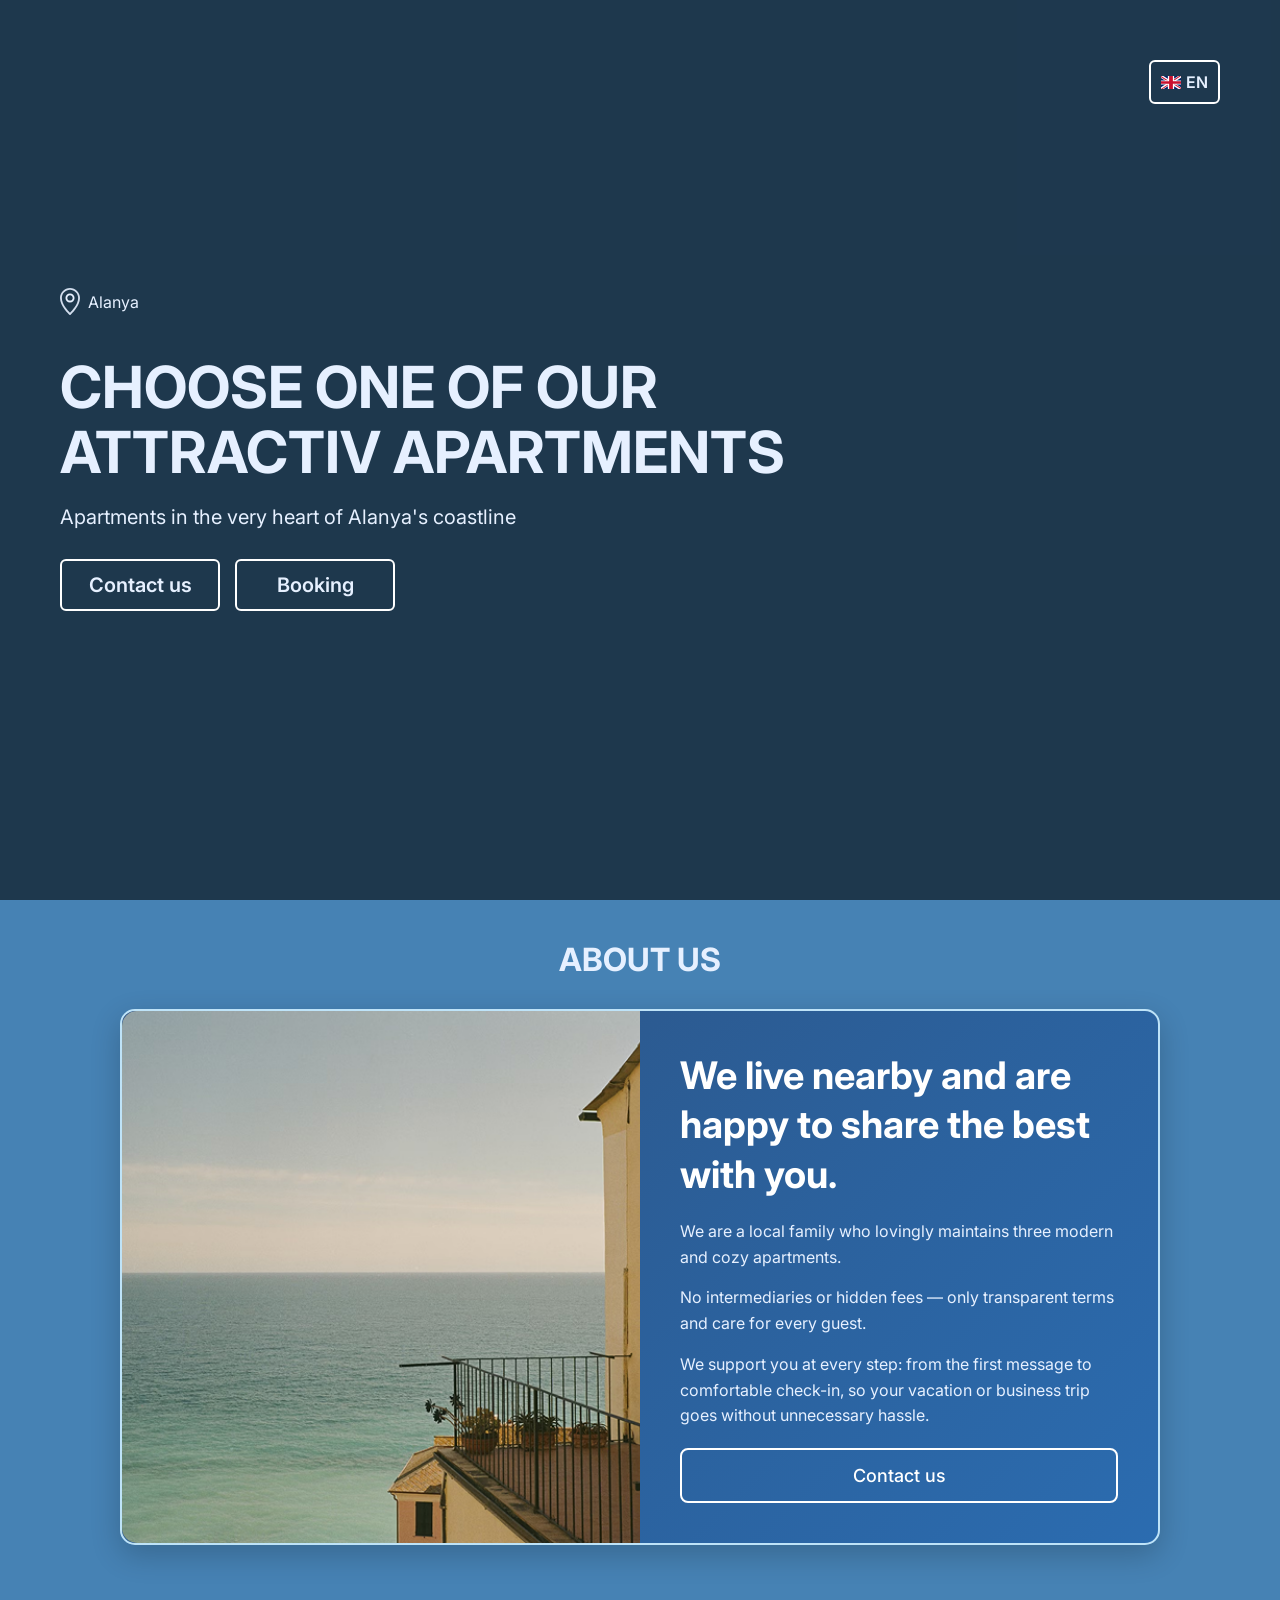
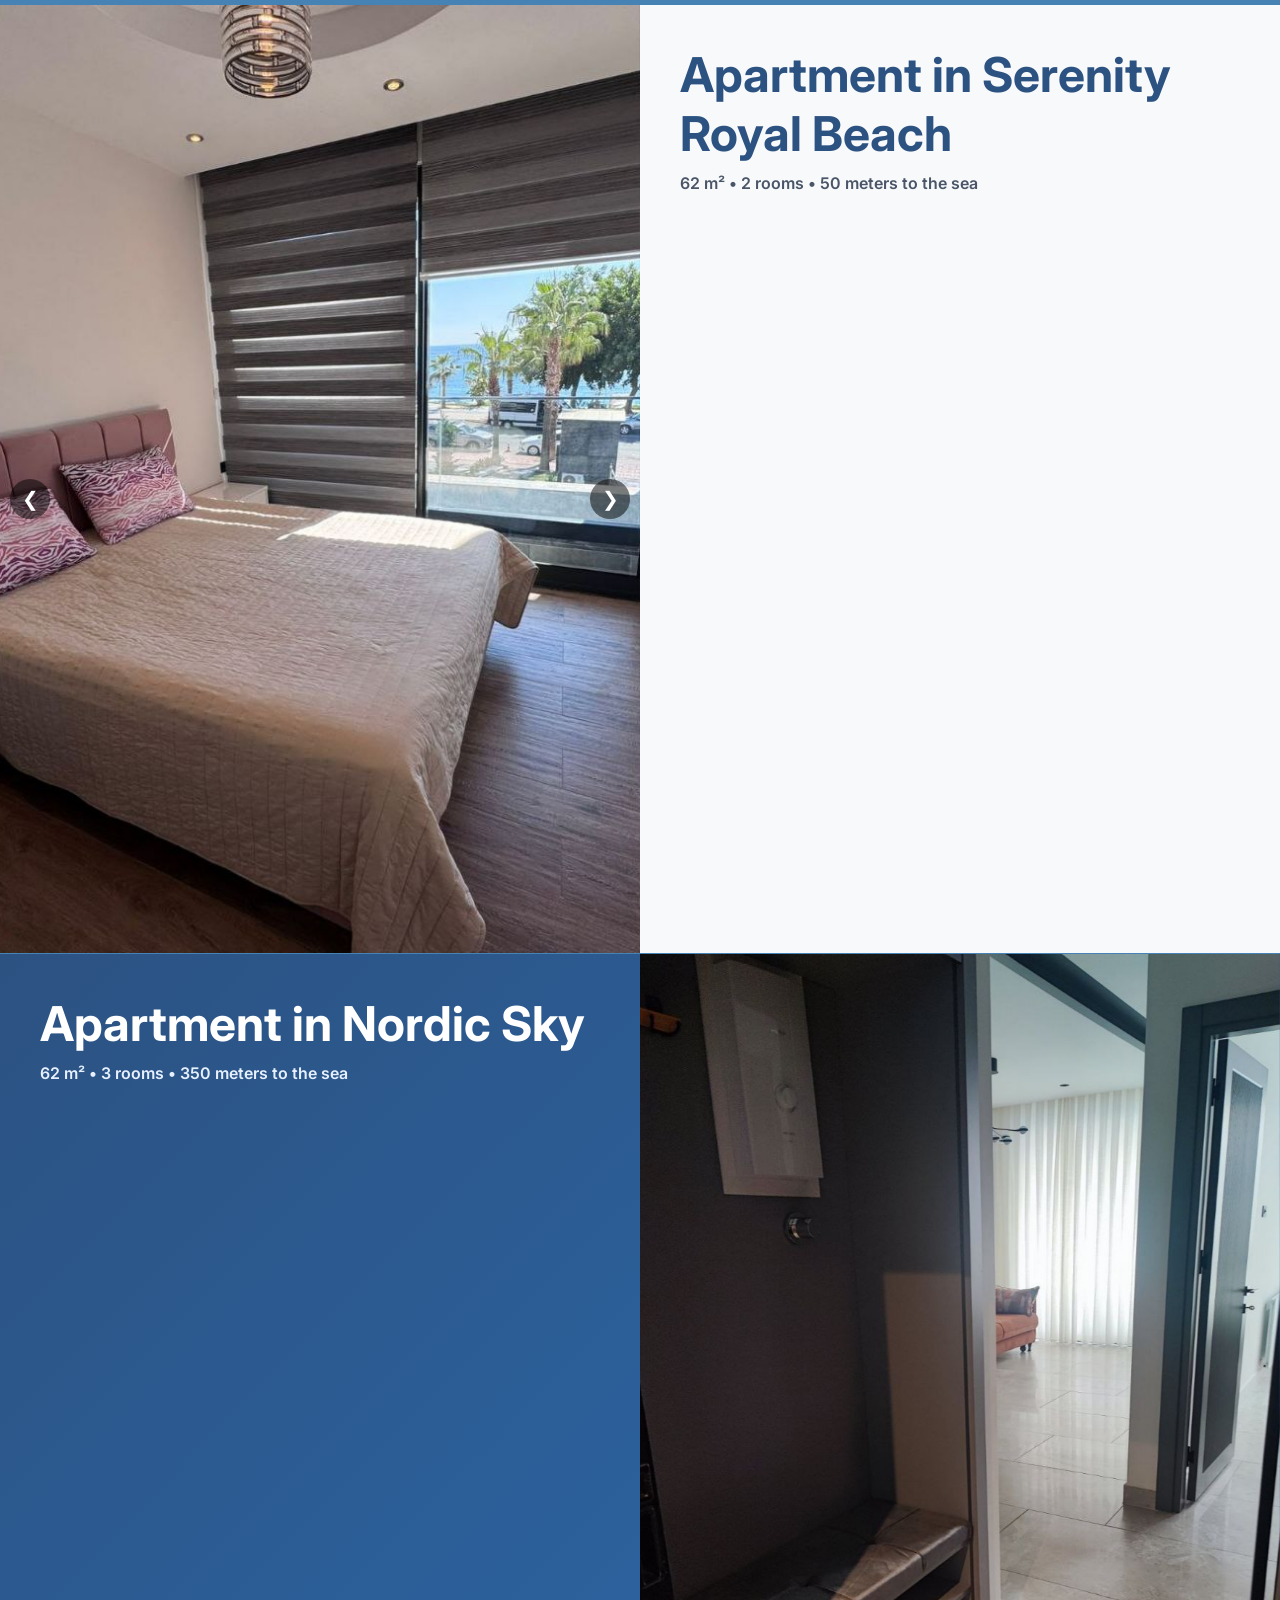
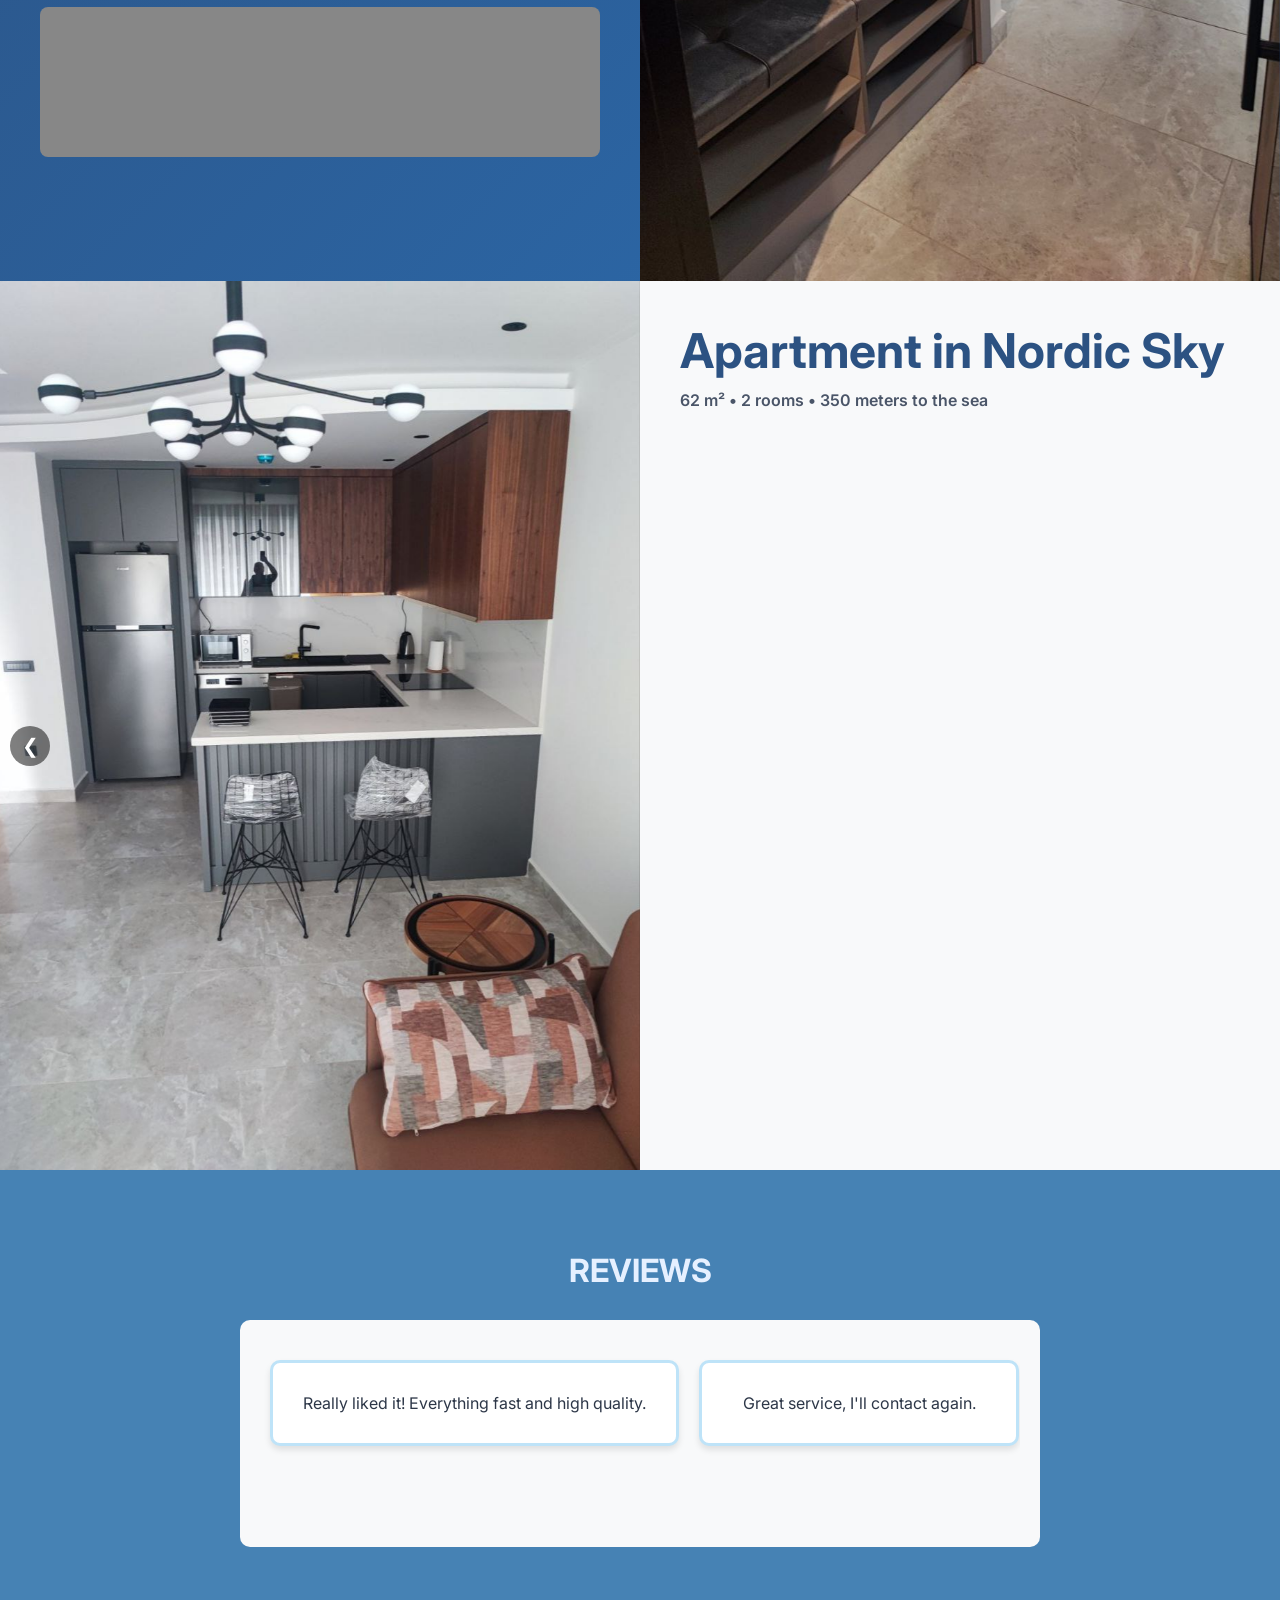
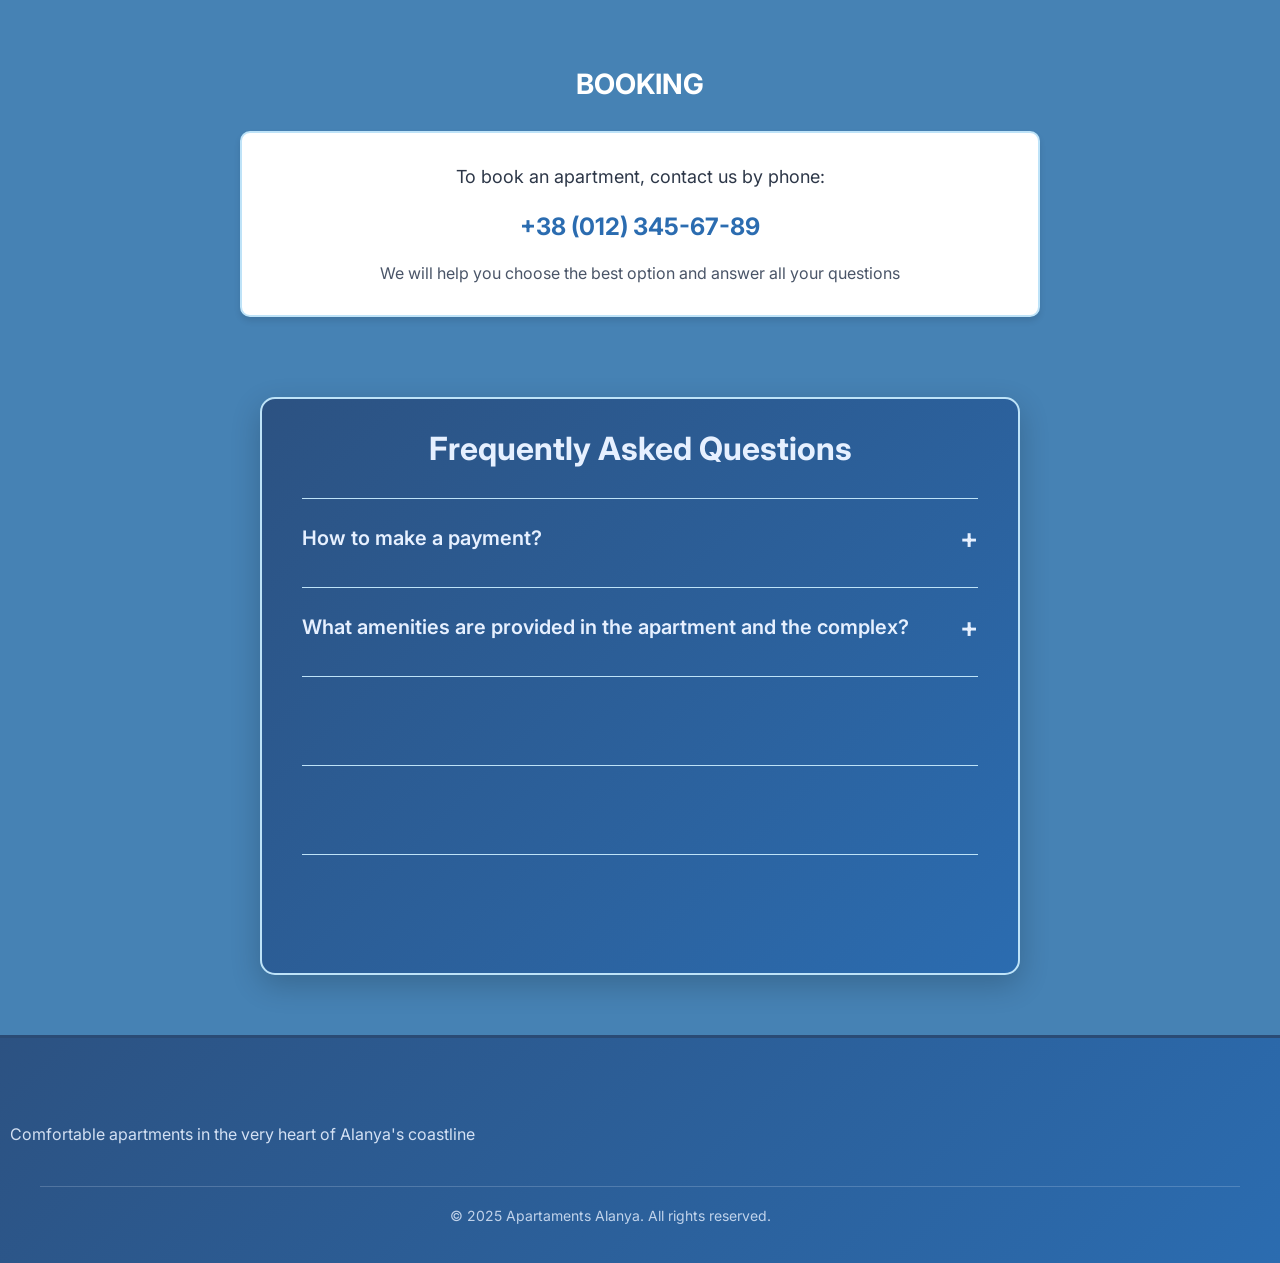
==== commit 299eef7c: "Add files via upload" ====
--- a/index.html
+++ b/index.html
@@ -1,651 +1,657 @@
-<!DOCTYPE html>
-<html lang="en">
-
-<head>
-  <meta charset="UTF-8">
-  <meta name="viewport" content="width=device-width, initial-scale=1.0">
-  <meta name="description" content="Rent comfortable apartments in the heart of Alanya.">
-  <link rel="stylesheet" href="style.css">
-  <title>Apartaments Alanya</title>
-  <link rel="preconnect" href="https://fonts.googleapis.com">
-  <link rel="preconnect" href="https://fonts.gstatic.com" crossorigin>
-  <link
-    href="https://fonts.googleapis.com/css2?family=Inter:ital,opsz,wght@0,14..32,100..900;1,14..32,100..900&family=Noto+Serif:ital,wght@0,100..900;1,100..900&display=swap"
-    rel="stylesheet">
-
-  <link rel="stylesheet" href="./animations.css">
-
-
-  <!-- ===== Animations (inline; can be moved to animations.css) ===== -->
-  <style>
-    /* ----------------------------
-       General: side entrance animations
-       ---------------------------- */
-    .animate-side {
-      opacity: 0;
-      transition: transform 400ms cubic-bezier(.2,.9,.3,1), opacity 600ms ease;
-      will-change: transform, opacity;
-    }
-
-    /* starting positions (set dynamically via classes) */
-    .animate-side.from-right { transform: translateX(50px); }
-    .animate-side.from-left { transform: translateX(-50px); }
-
-    /* visible */
-    .animate-side.visible {
-      opacity: 1;
-      transform: translateX(0);
-    }
-
-    /* Child elements also slide a bit from the side (configured via data-direction) */
-    .animate-child {
-      opacity: 0;
-      transition: transform 480ms cubic-bezier(.2,.9,.3,1), opacity 480ms ease;
-      will-change: transform, opacity;
-    }
-
-    .animate-child[data-direction="right"] { transform: translateX(30px); }
-    .animate-child[data-direction="left"] { transform: translateX(-30px); }
-
-    .animate-child.visible {
-      opacity: 1;
-      transform: translateX(0);
-    }
-
-    /* faster/slower modifiers if needed */
-    .animate-fast { transition-duration: 480ms !important; }
-    .animate-slow { transition-duration: 900ms !important; }
-
-    /* reduced motion */
-    @media (prefers-reduced-motion: reduce) {
-      .animate-side, .animate-child {
-        transition: none !important;
-        transform: none !important;
-        opacity: 1 !important;
-      }
-    }
-
-    /* Styles for quick-booking section */
-    .quick-booking {
-      padding: 40px 20px;
-      display: flex;
-      justify-content: center;
-      border-radius: 10px;
-      margin: 40px 20px;
-    }
-
-    .qb-container {
-      width: 100%;
-      max-width: 800px;
-      text-align: center;
-    }
-
-    .qb-container h2 {
-      color: #ffffff;
-      font-size: 28px;
-      font-weight: 700;
-      margin-bottom: 30px;
-    }
-
-    .booking-contact {
-      background: #ffffff;
-      border-radius: 10px;
-      padding: 30px 20px;
-      border: 2px solid #bee3f8;
-      box-shadow: 0 4px 6px rgba(0, 0, 0, 0.1);
-    }
-
-    .booking-text {
-      color: #2d3748;
-      font-size: 18px;
-      font-weight: 400;
-      margin-bottom: 20px;
-      line-height: 1.6;
-    }
-
-    .booking-phone {
-      color: #2b6cb0;
-      font-size: 24px;
-      font-weight: 700;
-      text-decoration: none;
-      display: block;
-      margin-bottom: 20px;
-      transition: color 0.3s ease;
-    }
-
-    .booking-phone:hover {
-      color: #2c5282;
-    }
-
-    .booking-note {
-      color: #4a5568;
-      font-size: 16px;
-      font-weight: 400;
-      line-height: 1.5;
-    }
-
-    /* Responsive for booking section */
-    @media (max-width: 768px) {
-      .quick-booking {
-        margin: 20px 10px;
-        padding: 20px 10px;
-      }
-
-      .qb-container h2 {
-        font-size: 24px;
-      }
-
-      .booking-text {
-        font-size: 16px;
-      }
-
-      .booking-phone {
-        font-size: 20px;
-      }
-
-      .booking-note {
-        font-size: 14px;
-      }
-    }
-  </style>
-</head>
-
-<body>
-
-  <script>
-    // Typewriter effect
-function initTypewriter() {
-  const words = ["ATTRACTIVE", "MODERN", "COMFORTABLE", "STYLISH", "CONVENIENT", "SPACIOUS", "ELEGANT"];
-
-  const wordSpan = document.querySelector(".word");
-
-  let wordIndex = 0;
-  let charIndex = 0;
-  let deleting = false;
-  let delay = 100;
-
-  function type() {
-    const currentWord = words[wordIndex];
-
-    if (!deleting) {
-      wordSpan.textContent = currentWord.slice(0, charIndex + 1);
-      charIndex++;
-
-      if (charIndex === currentWord.length) {
-        deleting = true;
-        setTimeout(type, 1000);
-        return;
-      }
-    } else {
-      wordSpan.textContent = currentWord.slice(0, charIndex - 1);
-      charIndex--;
-
-      if (charIndex === 0) {
-        deleting = false;
-        wordIndex = (wordIndex + 1) % words.length;
-      }
-    }
-
-    setTimeout(type, deleting ? 50 : delay);
-  }
-
-  type();
-}
-  </script>
-
-  <!-- ====== HEADER ====== -->
-  <header class="header" id="hero" data-animate>
-    <!-- video background: replace with your file -->
-    <video class="background-video" autoplay muted loop playsinline>
-      <source src="./img/headerBG.mp4" type="video/mp4">
-      <!-- fallback: users without video will see an image (JS adds class) -->
-    </video>
-
-    <!-- overlay -->
-    <div class="overlay" aria-hidden="true"></div>
-
-    <!-- fallback image (if needed) -->
-    <div class="video-fallback" aria-hidden="true"></div>
-
-    <!-- Content over the video -->
-    <div class="headerLang">
-      <div class="selectedLang">
-        <img src="./img/gb.svg" alt="Flag">
-        <p>EN</p>
-      </div>
-      <ul class="langDropdown">
-        <li>
-          <a href="./index.html">
-            <img src="./img/gb.svg" alt="English flag">
-            <p>EN</p>
-          </a>
-        </li>
-        <li>
-          <a href="./indexUA.html">
-            <img src="./img/ua.svg" alt="Ukrainian flag">
-            <p>UA</p>
-          </a>
-        </li>
-        <li>
-          <a href="./indexTR.html">
-          <img src="./img/tr.svg" alt="Turkish flag">
-          <p>TR</p>
-          </a>
-        </li>
-          <li>
-            <a href="./indexCZ.html">
-              <img src="./img/cz.svg" alt="Czech flag">
-              <p>CZ</p>
-            </a>
-        </li>
-          <li>
-            <a href="./indexRU.html">
-              <img src="./img/ru.svg" alt="Russian flag">
-              <p>RU</p>
-            </a>
-        </li>
-      </ul>
-    </div>
-    <div class="header-content" data-animate>
-
-      <ul class="location" aria-hidden="false">
-        <li><img src="./img/location.svg" alt="Location"></li>
-        <li>
-          <p>Alanya</p>
-        </li>
-      </ul>
-
-      <h1 class="headerMainText">
-        CHOOSE ONE OF OUR <br>
-        <span class="word" aria-live="polite"></span> APARTMENTS
-      </h1>
-
-      <h2 class="headerSubText">Apartments in the very heart of Alanya's coastline</h2>
-
-      <div class="headerButtons">
-        <!-- updated: calls scrollToSection -->
-        <button class="btn" onclick="scrollToSection('contact-callback')">Contact us</button>
-        <button class="btn" onclick="scrollToSection('quick-booking')">Booking</button>
-      </div>
-    </div>
-  </header>
-
-  <!-- ====== ABOUT ====== -->
-  <section class="about" data-animate>
-    <h2 class="aboutText">
-      ABOUT US
-    </h2>
-    <div class="aboutContent">
-      <img class="aboutIMG" src="./img/aboutApartament.png" alt="">
-      <div class="aboutDiscrubtionContent">
-        <h2 class="aboutSubText">
-          We live nearby and are happy to share the best with you.
-        </h2>
-        <ul class="aboutDiscrubtionList">
-          <p class="aboutDiscrubtion">We are a local family who lovingly maintains three modern and cozy apartments.</p>
-          <p class="aboutDiscrubtion">
-            No intermediaries or hidden fees — only transparent terms and care for every guest.
-          </p>
-          <p class="aboutDiscrubtion">
-            We support you at every step: from the first message to comfortable check-in, so your vacation or business trip goes without unnecessary hassle.
-          </p>
-        </ul>
-        <!-- updated: leads to contact section -->
-        <button class="aboutButton" onclick="scrollToSection('contact-callback')">
-          Contact us
-        </button>
-      </div>
-    </div>
-  </section>
-
-  <!-- ====== APARTMENT (1) ====== -->
-  <section class="apartament" data-animate>
-    <div class="apartamentSlider">
-      <button class="sliderBtn prev">&#10094;</button>
-      <div class="slides">
-        <img class="apartamentIMG active" src="./img/apartament.png" alt="">
-        <img class="apartamentIMG" src="./img/aboutApartament.png" alt="">
-        <img class="apartamentIMG" src="./img/apartament.png" alt="">
-      </div>
-      <button class="sliderBtn next">&#10095;</button>
-    </div>
-
-    <div class="apartamentContent">
-      <h2 class="apartamentText">Apartment in Serenity Royal Beach</h2>
-      <p class="apartamentSubText">62 m² • 2 rooms • 50 meters to the sea</p>
-      <p class="apartamentTex">
-        Calm tones, lots of light, natural wood. Separate bedroom and living room, ergonomic kitchen, balcony with a city view. Suitable for business trips or long walks in the center.
-      </p>
-      <h2 class="apartamentPrice" data-apartment="1"><span>—</span> ₴/night</h2>
-      <ul class="apartamentAdvantages">
-        <li class="apartamentAdvantagesItem">Wi-Fi</li>
-        <li class="apartamentAdvantagesItem">BBQ area</li>
-        <li class="apartamentAdvantagesItem">Air conditioning</li>
-        <li class="apartamentAdvantagesItem">Parking nearby</li>
-        <li class="apartamentAdvantagesItem">Cinema</li>
-        <li class="apartamentAdvantagesItem">SPA area</li>
-        <li class="apartamentAdvantagesItem">Security</li>
-        <li class="apartamentAdvantagesItem">Gym</li>
-        <li class="apartamentAdvantagesItem">Workspace</li>
-      </ul>
-      <div class="map">MAP</div>
-      <!-- updated: leads to booking -->
-      <button class="apartamentButton" onclick="scrollToSection('quick-booking')">Book now</button>
-    </div>
-  </section>
-
-  <!-- ====== APARTMENT (mobile/variants preserved) ====== -->
-  <section class="apartament1" data-animate>
-    <div class="apartamentSlider slidesPHONE">
-      <div class="slides">
-        <img class="apartamentIMG active" src="./img/apartament2_2.jpg" alt="">
-        <img class="apartamentIMG" src="./img/apartament2_3.jpg" alt="">
-        <img class="apartamentIMG" src="./img/apartament2_4.jpg" alt="">
-        <img class="apartamentIMG" src="./img/apartament2_5.jpg" alt="">
-        <img class="apartamentIMG" src="./img/apartament2_6.jpg" alt="">
-        <img class="apartamentIMG" src="./img/apartament2_7.jpg" alt="">
-        <img class="apartamentIMG" src="./img/apartament2_8.jpg" alt="">
-        <img class="apartamentIMG" src="./img/apartament2_9.jpg" alt="">
-        <img class="apartamentIMG" src="./img/apartament2_10.jpg" alt="">
-        <img class="apartamentIMG" src="./img/apartament2_11.jpg" alt="">
-      </div>
-      <button class="sliderBtn prev">&#10094;</button>
-      <button class="sliderBtn next">&#10095;</button>
-    </div>
-    <div class="apartamentContent1">
-      <h2 class="apartamentText1">Apartment in Nordic Sky</h2>
-      <p class="apartamentSubText1">62 m² • 3 rooms • 350 meters to the sea</p>
-      <p class="apartamentTex1">Bright and spacious apartments with a modern interior and natural materials. Three rooms including a separate bedroom and living room, fully equipped kitchen, balcony with a beautiful view. Only 350 meters to the beach, convenient parking nearby. Perfect for family vacations or romantic trips.</p>
-      <h2 class="apartamentPrice1" data-apartment="2"><span>—</span> ₴/night</h2>
-      <ul class="apartamentAdvantages1">
-        <li class="apartamentAdvantagesItem1">Wi-Fi</li>
-        <li class="apartamentAdvantagesItem1">BBQ area</li>
-        <li class="apartamentAdvantagesItem1">Air conditioning</li>
-        <li class="apartamentAdvantagesItem1">Parking nearby</li>
-        <li class="apartamentAdvantagesItem1">Cinema</li>
-        <li class="apartamentAdvantagesItem1">SPA area</li>
-        <li class="apartamentAdvantagesItem1">Security</li>
-        <li class="apartamentAdvantagesItem1">Gym</li>
-        <li class="apartamentAdvantagesItem1">Workspace</li>
-      </ul>
-      <a href="https://maps.app.goo.gl/3CUWNciZda2v4NtN6" target="_blank" rel="noopener noreferrer">
-        <img class="map" src="./img/image.png" alt="">
-      </a>
-      <!-- updated: leads to booking -->
-      <button class="apartamentButton1" onclick="scrollToSection('quick-booking')">Book now</button>
-    </div>
-    <div class="apartamentSlider slidesDESKT">
-      <div class="slides">
-        <img class="apartamentIMG active" src="./img/apartament2_2.jpg" alt="">
-        <img class="apartamentIMG" src="./img/apartament2_3.jpg" alt="">
-        <img class="apartamentIMG" src="./img/apartament2_4.jpg" alt="">
-        <img class="apartamentIMG" src="./img/apartament2_5.jpg" alt="">
-        <img class="apartamentIMG" src="./img/apartament2_6.jpg" alt="">
-        <img class="apartamentIMG" src="./img/apartament2_7.jpg" alt="">
-        <img class="apartamentIMG" src="./img/apartament2_8.jpg" alt="">
-        <img class="apartamentIMG" src="./img/apartament2_9.jpg" alt="">
-        <img class="apartamentIMG" src="./img/apartament2_10.jpg" alt="">
-        <img class="apartamentIMG" src="./img/apartament2_11.jpg" alt="">
-      </div>
-      <button class="sliderBtn prev">&#10094;</button>
-      <button class="sliderBtn next">&#10095;</button>
-    </div>
-  </section>
-
-  <!-- ====== APARTMENT (duplicate kept) ====== -->
-  <section class="apartament" data-animate>
-    <div class="apartamentSlider">
-      <button class="sliderBtn prev">&#10094;</button>
-      <div class="slides">
-
-        <img class="apartamentIMG active" src="./img/apartament3_1.png" alt="">
-        <img class="apartamentIMG" src="./img/apartament3_2.png" alt="">
-        <img class="apartamentIMG" src="./img/apartament3_3.png" alt="">
-        <img class="apartamentIMG" src="./img/apartament3_4.png" alt="">
-        <img class="apartamentIMG" src="./img/apartament3_5.png" alt="">
-        <img class="apartamentIMG" src="./img/apartament3_6.png" alt="">
-        <img class="apartamentIMG" src="./img/apartament3_7.png" alt="">
-      </div>
-      <button class="sliderBtn next">&#10095;</button>
-    </div>
-
-    <div class="apartamentContent">
-      <h2 class="apartamentText">Apartment in Nordic Sky</h2>
-      <p class="apartamentSubText">62 m² • 2 rooms • 350 meters to the sea</p>
-      <p class="apartamentTex">
-        Bright and cozy apartments with a modern design and natural materials. Spacious bedroom and living room, fully equipped kitchen, balcony with sea view. The complex offers a BBQ area, cinema, SPA and gym. Perfect for a comfortable vacation or productive work.
-      </p>
-      <h2 class="apartamentPrice" data-apartment="3"><span>—</span> ₴/night</h2>
-      <ul class="apartamentAdvantages">
-        <li class="apartamentAdvantagesItem">Wi-Fi</li>
-        <li class="apartamentAdvantagesItem">BBQ area</li>
-        <li class="apartamentAdvantagesItem">Air conditioning</li>
-        <li class="apartamentAdvantagesItem">Parking nearby</li>
-        <li class="apartamentAdvantagesItem">Cinema</li>
-        <li class="apartamentAdvantagesItem">SPA area</li>
-        <li class="apartamentAdvantagesItem">Security</li>
-        <li class="apartamentAdvantagesItem">Gym</li>
-        <li class="apartamentAdvantagesItem">Workspace</li>
-      </ul>
-      <a href="https://maps.app.goo.gl/3CUWNciZda2v4NtN6" target="_blank" rel="noopener noreferrer">
-        <img class="map" src="./img/image.png" alt="">
-      </a>
-      <!-- updated: leads to booking -->
-      <button class="apartamentButton" onclick="scrollToSection('quick-booking')">Book now</button>
-    </div>
-  </section>
-
-  <!-- ====== REVIEWS ====== -->
-  <section class="reviews" data-animate>
-    <h2 class="reviewsText">REVIEWS</h2>
-    <div class="reviewsContent">
-      <div class="reviewsWrapper">
-        <ul class="reviewsList">
-          <li class="reviewsItem">Really liked it! Everything fast and high quality.</li>
-          <li class="reviewsItem">Great service, I'll contact again.</li>
-          <li class="reviewsItem">Everything is great! I recommend to everyone.</li>
-          <li class="reviewsItem">Service at a high level!</li>
-          <li class="reviewsItem">Prices pleasantly surprised, recommend!</li>
-          <li class="reviewsItem">I'm not a first-time guest, everything is excellent!</li>
-        </ul>
-      </div>
-      <div class="reviewsButtons">
-        <button id="prevBtn">BACK</button>
-        <button id="nextBtn">NEXT</button>
-      </div>
-    </div>
-  </section>
-
-  <!-- ====== CONTACT FOR BOOKING ====== -->
-  <section id="quick-booking" class="quick-booking" aria-labelledby="qb-title" data-animate>
-    <div class="qb-container">
-      <h2 id="qb-title">BOOKING</h2>
-
-      <div class="booking-contact">
-        <p class="booking-text">To book an apartment, contact us by phone:</p>
-        <a href="tel:+380123456789" class="booking-phone">+38 (012) 345-67-89</a>
-        <p class="booking-note">We will help you choose the best option and answer all your questions</p>
-      </div>
-
-    </div>
-  </section>
-
-  <!-- ====== FAQ ====== -->
-  <section id="faq" class="faq" aria-labelledby="faq-title" data-animate>
-    <div class="faq-wrap">
-      <h2 id="faq-title" class="faq-title">Frequently Asked Questions</h2>
-      <div class="faq-item">
-        <button class="faq-question" aria-expanded="false" aria-controls="faq1-answer" id="faq1">
-          How to make a payment? <span class="faq-toggle">+</span>
-        </button>
-        <div class="faq-answer" id="faq1-answer" role="region" aria-labelledby="faq1" >
-          After confirming the booking we will provide you with several convenient payment methods. Cash payment to our representative upon check-in is also possible. In any case a refundable deposit of €500 is required, which will be fully returned upon departure.
-        </div>
-      </div>
-      <div class="faq-item">
-        <button class="faq-question" aria-expanded="false" aria-controls="faq2-answer" id="faq2">
-          What amenities are provided in the apartment and the complex? <span class="faq-toggle">+</span>
-        </button>
-        <div class="faq-answer" id="faq2-answer" role="region" aria-labelledby="faq2" >
-          Each apartment is fully equipped with everything necessary for comfortable living: TV, refrigerator, iron, dishwasher, washing machine, a full set of dishes, air conditioners in every room, and underfloor heating in the bathrooms (apartment #1 — underfloor heating throughout). Shared internet is available across the complex. For your leisure there are indoor and outdoor pools, sauna, hammam, Roman bath, cinema, and fitness center.
-        </div>
-      </div>
-      <div class="faq-item">
-        <button class="faq-question" aria-expanded="false" aria-controls="faq3-answer" id="faq3">
-          Can I use the complex infrastructure? <span class="faq-toggle">+</span>
-        </button>
-        <div class="faq-answer" id="faq3-answer" role="region" aria-labelledby="faq3">
-          Yes, all infrastructure objects within the complex are available to residents. Rules are posted on the information board at the entrance to block B, where the apartments are located.
-<br>
-<br>
-Block A houses a table tennis and PlayStation.
-<br>
-<br>
-Block C — saunas and relaxation area.
-<br>
-<br>
-On the open territory of the complex — a court, BBQ zone and a pool with slides.
-        </div>
-      </div>
-      <div class="faq-item">
-        <button class="faq-question" aria-expanded="false" aria-controls="faq4-answer" id="faq4">
-          Is there parking near the apartments? <span class="faq-toggle">+</span>
-        </button>
-        <div class="faq-answer" id="faq4-answer" role="region" aria-labelledby="faq4">
-          Yes, parking is available near the apartments.
-        </div>
-      </div>
-            <div class="faq-item">
-        <button class="faq-question" aria-expanded="false" aria-controls="faq5-answer" id="faq5">
-          What is nearby, besides the sea? <span class="faq-toggle">+</span>
-        </button>
-        <div class="faq-answer" id="faq5-answer" role="region" aria-labelledby="faq5">
-          Nearby the complex flows the Dim River with a picturesque promenade. Restaurants, shops and tourist hubs are within walking distance. Local markets operate on Mondays and Thursdays. From the beach to the center there is a modern 4-km promenade, perfect for a walk or accessible by bus.
-        </div>
-      </div>
-    </div>
-  </section>
-
-  <!-- ====== FOOTER ====== -->
-  <footer class="footer" data-animate>
-    <div class="footer-container">
-      <div class="footer-content">
-        <div class="footer-section">
-          <h3>Apartaments Alanya</h3>
-          <p>Comfortable apartments in the very heart of Alanya's coastline</p>
-        </div>
-      </div>
-
-      <div class="footer-bottom">
-        <p>&copy; 2025 Apartaments Alanya. All rights reserved.</p>
-      </div>
-    </div>
-  </footer>
-
-  <!-- ====== Animation JS (IntersectionObserver + left/right alternation + tight delays) ====== -->
-  <script>
-    (function () {
-      const elements = Array.from(document.querySelectorAll('[data-animate]'));
-      if (!elements.length) return;
-
-      const observerOptions = {
-        root: null,
-        rootMargin: '0px 0px -10% 0px',
-        threshold: 0.06
-      };
-
-      // Base delay between sections (smaller = faster cascade)
-      const baseDelay = 30; // ms
-
-      const io = new IntersectionObserver((entries, obs) => {
-        entries.forEach(entry => {
-          if (!entry.isIntersecting) return;
-          const el = entry.target;
-          const idx = elements.indexOf(el);
-          // alternate: even indices (0,2,4...) from right, odd — from left
-          const direction = (idx % 2 === 0) ? 'right' : 'left';
-
-          // add starting class for position
-          el.classList.add('animate-side', `from-${direction}`);
-
-          // add data-direction for child elements to synchronize direction
-          const children = el.querySelectorAll('h1,h2,h3,p,img,button,li,select,input,textarea,.slides,.apartamentContent > * , .qb-container > * , .contact-card > *');
-          children.forEach(child => {
-            child.classList.add('animate-child');
-            child.setAttribute('data-direction', direction);
-          });
-
-          // show section with small delay depending on index
-          const delay = idx * baseDelay;
-          setTimeout(() => {
-            el.classList.add('visible');
-          }, delay);
-
-          // cascade for children (shorter intervals)
-          children.forEach((child, cIdx) => {
-            const childDelay = delay + 60 + (cIdx * 45); // smaller values for faster appearance
-            setTimeout(() => {
-              child.classList.add('visible');
-            }, childDelay);
-          });
-
-          // stop observing after show
-          obs.unobserve(el);
-        });
-      }, observerOptions);
-
-      // attach observer to elements, and set initial classes immediately (to avoid jump)
-      elements.forEach((el, i) => {
-        // set animate-side immediately (to avoid FOUC)
-        const dir = (i % 2 === 0) ? 'right' : 'left';
-        if (!el.classList.contains('animate-side')) {
-          el.classList.add('animate-side', `from-${dir}`);
-        }
-        io.observe(el);
-      });
-
-      // handle elements already in view on load
-      window.addEventListener('load', () => {
-        elements.forEach((el, idx) => {
-          const rect = el.getBoundingClientRect();
-          if (rect.top < window.innerHeight - 100) {
-            const dir = (idx % 2 === 0) ? 'right' : 'left';
-            el.classList.add('animate-side', `from-${dir}`);
-            const children = el.querySelectorAll('h1,h2,h3,p,img,button,li,select,input,textarea,.slides,.apartamentContent > * , .qb-container > * , .contact-card > *');
-            children.forEach(child => {
-              child.classList.add('animate-child');
-              child.setAttribute('data-direction', dir);
-            });
-            const delay = idx * baseDelay;
-            setTimeout(() => el.classList.add('visible'), delay);
-            children.forEach((child, cIdx) => {
-              setTimeout(() => child.classList.add('visible'), delay + 60 + (cIdx * 45));
-            });
-          }
-        });
-      });
-    })();
-  </script>
-
-  <!-- Simple smooth scroll helper -->
-  <script>
-    function scrollToSection(id) {
-      try {
-        const el = document.getElementById(id);
-        if (el) {
-          el.scrollIntoView({ behavior: 'smooth', block: 'start' });
-        } else {
-          // if section not found — fallback to location hash
-          location.href = '#' + id;
-        }
-      } catch (e) {
-        location.href = '#' + id;
-      }
-    }
-  </script>
-
-  <!-- keep external script connection -->
-  <script src="./script.js"></script>
-</body>
-
-</html>
+<!DOCTYPE html>
+<html lang="en">
+
+<head>
+  <meta charset="UTF-8">
+  <meta name="viewport" content="width=device-width, initial-scale=1.0">
+  <meta name="description" content="Rent comfortable apartments in the heart of Alanya.">
+  <link rel="stylesheet" href="style.css">
+  <title>Apartaments Alanya</title>
+  <link rel="preconnect" href="https://fonts.googleapis.com">
+  <link rel="preconnect" href="https://fonts.gstatic.com" crossorigin>
+  <link
+    href="https://fonts.googleapis.com/css2?family=Inter:ital,opsz,wght@0,14..32,100..900;1,14..32,100..900&family=Noto+Serif:ital,wght@0,100..900;1,100..900&display=swap"
+    rel="stylesheet">
+
+  <link rel="stylesheet" href="./animations.css">
+
+
+  <!-- ===== Animations (inline; can be moved to animations.css) ===== -->
+  <style>
+    /* ----------------------------
+       General: side entrance animations
+       ---------------------------- */
+    .animate-side {
+      opacity: 0;
+      transition: transform 400ms cubic-bezier(.2,.9,.3,1), opacity 600ms ease;
+      will-change: transform, opacity;
+    }
+
+    /* starting positions (set dynamically via classes) */
+    .animate-side.from-right { transform: translateX(50px); }
+    .animate-side.from-left { transform: translateX(-50px); }
+
+    /* visible */
+    .animate-side.visible {
+      opacity: 1;
+      transform: translateX(0);
+    }
+
+    /* Child elements also slide a bit from the side (configured via data-direction) */
+    .animate-child {
+      opacity: 0;
+      transition: transform 480ms cubic-bezier(.2,.9,.3,1), opacity 480ms ease;
+      will-change: transform, opacity;
+    }
+
+    .animate-child[data-direction="right"] { transform: translateX(30px); }
+    .animate-child[data-direction="left"] { transform: translateX(-30px); }
+
+    .animate-child.visible {
+      opacity: 1;
+      transform: translateX(0);
+    }
+
+    /* faster/slower modifiers if needed */
+    .animate-fast { transition-duration: 480ms !important; }
+    .animate-slow { transition-duration: 900ms !important; }
+
+    /* reduced motion */
+    @media (prefers-reduced-motion: reduce) {
+      .animate-side, .animate-child {
+        transition: none !important;
+        transform: none !important;
+        opacity: 1 !important;
+      }
+    }
+
+    /* Styles for quick-booking section */
+    .quick-booking {
+      padding: 40px 20px;
+      display: flex;
+      justify-content: center;
+      border-radius: 10px;
+      margin: 40px 20px;
+    }
+
+    .qb-container {
+      width: 100%;
+      max-width: 800px;
+      text-align: center;
+    }
+
+    .qb-container h2 {
+      color: #ffffff;
+      font-size: 28px;
+      font-weight: 700;
+      margin-bottom: 30px;
+    }
+
+    .booking-contact {
+      background: #ffffff;
+      border-radius: 10px;
+      padding: 30px 20px;
+      border: 2px solid #bee3f8;
+      box-shadow: 0 4px 6px rgba(0, 0, 0, 0.1);
+    }
+
+    .booking-text {
+      color: #2d3748;
+      font-size: 18px;
+      font-weight: 400;
+      margin-bottom: 20px;
+      line-height: 1.6;
+    }
+
+    .booking-phone {
+      color: #2b6cb0;
+      font-size: 24px;
+      font-weight: 700;
+      text-decoration: none;
+      display: block;
+      margin-bottom: 20px;
+      transition: color 0.3s ease;
+    }
+
+    .booking-phone:hover {
+      color: #2c5282;
+    }
+
+    .booking-note {
+      color: #4a5568;
+      font-size: 16px;
+      font-weight: 400;
+      line-height: 1.5;
+    }
+
+    /* Responsive for booking section */
+    @media (max-width: 768px) {
+      .quick-booking {
+        margin: 20px 10px;
+        padding: 20px 10px;
+      }
+
+      .qb-container h2 {
+        font-size: 24px;
+      }
+
+      .booking-text {
+        font-size: 16px;
+      }
+
+      .booking-phone {
+        font-size: 20px;
+      }
+
+      .booking-note {
+        font-size: 14px;
+      }
+    }
+  </style>
+</head>
+
+<body>
+
+  <script>
+    // Typewriter effect
+function initTypewriter() {
+  const words = ["ATTRACTIVE", "MODERN", "COMFORTABLE", "STYLISH", "CONVENIENT", "SPACIOUS", "ELEGANT"];
+
+  const wordSpan = document.querySelector(".word");
+
+  let wordIndex = 0;
+  let charIndex = 0;
+  let deleting = false;
+  let delay = 100;
+
+  function type() {
+    const currentWord = words[wordIndex];
+
+    if (!deleting) {
+      wordSpan.textContent = currentWord.slice(0, charIndex + 1);
+      charIndex++;
+
+      if (charIndex === currentWord.length) {
+        deleting = true;
+        setTimeout(type, 1000);
+        return;
+      }
+    } else {
+      wordSpan.textContent = currentWord.slice(0, charIndex - 1);
+      charIndex--;
+
+      if (charIndex === 0) {
+        deleting = false;
+        wordIndex = (wordIndex + 1) % words.length;
+      }
+    }
+
+    setTimeout(type, deleting ? 50 : delay);
+  }
+
+  type();
+}
+  </script>
+
+  <!-- ====== HEADER ====== -->
+  <header class="header" id="hero" data-animate>
+    <!-- video background: replace with your file -->
+    <video class="background-video" autoplay muted loop playsinline>
+      <source src="./img/headerBG.mp4" type="video/mp4">
+      <!-- fallback: users without video will see an image (JS adds class) -->
+    </video>
+
+    <!-- overlay -->
+    <div class="overlay" aria-hidden="true"></div>
+
+    <!-- fallback image (if needed) -->
+    <div class="video-fallback" aria-hidden="true"></div>
+
+    <!-- Content over the video -->
+    <div class="headerLang">
+      <div class="selectedLang">
+        <img src="./img/gb.svg" alt="Flag">
+        <p>EN</p>
+      </div>
+      <ul class="langDropdown">
+        <li>
+          <a href="./index.html">
+            <img src="./img/gb.svg" alt="English flag">
+            <p>EN</p>
+          </a>
+        </li>
+        <li>
+          <a href="./indexUA.html">
+            <img src="./img/ua.svg" alt="Ukrainian flag">
+            <p>UA</p>
+          </a>
+        </li>
+        <li>
+          <a href="./indexTR.html">
+          <img src="./img/tr.svg" alt="Turkish flag">
+          <p>TR</p>
+          </a>
+        </li>
+          <li>
+            <a href="./indexCZ.html">
+              <img src="./img/cz.svg" alt="Czech flag">
+              <p>CZ</p>
+            </a>
+        </li>
+          <li>
+            <a href="./indexRU.html">
+              <img src="./img/ru.svg" alt="Russian flag">
+              <p>RU</p>
+            </a>
+        </li>
+      </ul>
+    </div>
+    <div class="header-content" data-animate>
+
+      <ul class="location" aria-hidden="false">
+        <li><img src="./img/location.svg" alt="Location"></li>
+        <li>
+          <p>Alanya</p>
+        </li>
+      </ul>
+
+      <h1 class="headerMainText">
+        CHOOSE ONE OF OUR <br>
+        <span class="word" aria-live="polite"></span> APARTMENTS
+      </h1>
+
+      <h2 class="headerSubText">Apartments in the very heart of Alanya's coastline</h2>
+
+      <div class="headerButtons">
+        <!-- updated: calls scrollToSection -->
+        <button class="btn" onclick="scrollToSection('contact-callback')">Contact us</button>
+        <button class="btn" onclick="scrollToSection('quick-booking')">Booking</button>
+      </div>
+    </div>
+  </header>
+
+  <!-- ====== ABOUT ====== -->
+  <section class="about" data-animate>
+    <h2 class="aboutText">
+      ABOUT US
+    </h2>
+    <div class="aboutContent">
+      <img class="aboutIMG" src="./img/aboutApartament.png" alt="">
+      <div class="aboutDiscrubtionContent">
+        <h2 class="aboutSubText">
+          We live nearby and are happy to share the best with you.
+        </h2>
+        <ul class="aboutDiscrubtionList">
+          <p class="aboutDiscrubtion">We are a local family who lovingly maintains three modern and cozy apartments.</p>
+          <p class="aboutDiscrubtion">
+            No intermediaries or hidden fees — only transparent terms and care for every guest.
+          </p>
+          <p class="aboutDiscrubtion">
+            We support you at every step: from the first message to comfortable check-in, so your vacation or business trip goes without unnecessary hassle.
+          </p>
+        </ul>
+        <!-- updated: leads to contact section -->
+        <button class="aboutButton" onclick="scrollToSection('contact-callback')">
+          Contact us
+        </button>
+      </div>
+    </div>
+  </section>
+
+  <!-- ====== APARTMENT (1) ====== -->
+  <section class="apartament" data-animate>
+    <div class="apartamentSlider">
+      <button class="sliderBtn prev">&#10094;</button>
+      <div class="slides">
+        <img class="apartamentIMG active" src="./img/apartament1_1.jpg" alt="" loading="lazy">
+        <img class="apartamentIMG" src="./img/apartament1_2.jpg" alt="" loading="lazy">
+        <img class="apartamentIMG" src="./img/apartament1_3.jpg" alt="" loading="lazy">
+        <img class="apartamentIMG" src="./img/apartament1_4.jpg" alt="" loading="lazy">
+        <img class="apartamentIMG" src="./img/apartament1_5.jpg" alt="" loading="lazy">
+        <img class="apartamentIMG" src="./img/apartament1_6.jpg" alt="" loading="lazy">
+        <img class="apartamentIMG" src="./img/apartament1_7.jpg" alt="" loading="lazy">
+        <img class="apartamentIMG" src="./img/apartament1_8.jpg" alt="" loading="lazy">
+        <img class="apartamentIMG" src="./img/apartament1_9.jpg" alt="" loading="lazy">
+        <img class="apartamentIMG" src="./img/apartament1_10.jpg" alt="" loading="lazy">
+        <img class="apartamentIMG" src="./img/apartament1_11.jpg" alt="" loading="lazy">
+        <img class="apartamentIMG" src="./img/apartament1_12.jpg" alt="" loading="lazy">
+        <img class="apartamentIMG" src="./img/apartament1_13.jpg" alt="" loading="lazy">
+      </div>
+      <button class="sliderBtn next">&#10095;</button>
+    </div>
+
+    <div class="apartamentContent">
+      <h2 class="apartamentText">Apartment in Serenity Royal Beach</h2>
+      <p class="apartamentSubText">62 m² • 2 rooms • 50 meters to the sea</p>
+      <p class="apartamentTex">
+Bright and cozy apartments with modern design and natural materials. A spacious bedroom and living room, a fully equipped kitchen, and a balcony with a sea view. The complex offers a barbecue area, cinema, spa, and gym. Perfect for a comfortable holiday or productive work.      </p>
+      <h2 class="apartamentPrice" data-apartment="1"><span>—</span> ₴/night</h2>
+      <ul class="apartamentAdvantages">
+        <li class="apartamentAdvantagesItem">Wi-Fi</li>
+        <li class="apartamentAdvantagesItem">BBQ area</li>
+        <li class="apartamentAdvantagesItem">Air conditioning</li>
+        <li class="apartamentAdvantagesItem">Parking nearby</li>
+        <li class="apartamentAdvantagesItem">Cinema</li>
+        <li class="apartamentAdvantagesItem">SPA area</li>
+        <li class="apartamentAdvantagesItem">Security</li>
+        <li class="apartamentAdvantagesItem">Gym</li>
+        <li class="apartamentAdvantagesItem">Workspace</li>
+      </ul>
+      <iframe class="map" src="https://www.google.com/maps/embed?pb=!1m18!1m12!1m3!1d8139.860436794304!2d32.04069893885478!3d36.53328267371921!2m3!1f0!2f0!3f0!3m2!1i1024!2i768!4f13.1!3m3!1m2!1s0x14dc99c34fd67c41%3A0x459c3a65554cac9a!2sSerenity%20Royal%20Beach!5e0!3m2!1suk!2sua!4v1757622546157!5m2!1suk!2sua" style="border:0;" allowfullscreen="" loading="lazy" referrerpolicy="no-referrer-when-downgrade"></iframe>
+      <!-- updated: leads to booking -->
+      <button class="apartamentButton" onclick="scrollToSection('quick-booking')">Book now</button>
+    </div>
+  </section>
+
+  <!-- ====== APARTMENT (mobile/variants preserved) ====== -->
+  <section class="apartament1" data-animate>
+    <div class="apartamentSlider slidesPHONE">
+      <div class="slides">
+        <img class="apartamentIMG active" src="./img/apartament2_2.jpg" alt="" loading="lazy">
+        <img class="apartamentIMG" src="./img/apartament2_3.jpg" alt="" loading="lazy">
+        <img class="apartamentIMG" src="./img/apartament2_4.jpg" alt="" loading="lazy">
+        <img class="apartamentIMG" src="./img/apartament2_5.jpg" alt="" loading="lazy">
+        <img class="apartamentIMG" src="./img/apartament2_6.jpg" alt="" loading="lazy">
+        <img class="apartamentIMG" src="./img/apartament2_7.jpg" alt="" loading="lazy">
+        <img class="apartamentIMG" src="./img/apartament2_8.jpg" alt="" loading="lazy">
+        <img class="apartamentIMG" src="./img/apartament2_9.jpg" alt="" loading="lazy">
+        <img class="apartamentIMG" src="./img/apartament2_10.jpg" alt="" loading="lazy">
+        <img class="apartamentIMG" src="./img/apartament2_11.jpg" alt="" loading="lazy">
+      </div>
+      <button class="sliderBtn prev">&#10094;</button>
+      <button class="sliderBtn next">&#10095;</button>
+    </div>
+    <div class="apartamentContent1">
+      <h2 class="apartamentText1">Apartment in Nordic Sky</h2>
+      <p class="apartamentSubText1">62 m² • 3 rooms • 350 meters to the sea</p>
+      <p class="apartamentTex1">Bright and spacious apartments with a modern interior and natural materials. Three rooms including a separate bedroom and living room, fully equipped kitchen, balcony with a beautiful view. Only 350 meters to the beach, convenient parking nearby. Perfect for family vacations or romantic trips.</p>
+      <h2 class="apartamentPrice1" data-apartment="2"><span>—</span> ₴/night</h2>
+      <ul class="apartamentAdvantages1">
+        <li class="apartamentAdvantagesItem1">Wi-Fi</li>
+        <li class="apartamentAdvantagesItem1">BBQ area</li>
+        <li class="apartamentAdvantagesItem1">Air conditioning</li>
+        <li class="apartamentAdvantagesItem1">Parking nearby</li>
+        <li class="apartamentAdvantagesItem1">Cinema</li>
+        <li class="apartamentAdvantagesItem1">SPA area</li>
+        <li class="apartamentAdvantagesItem1">Security</li>
+        <li class="apartamentAdvantagesItem1">Gym</li>
+        <li class="apartamentAdvantagesItem1">Workspace</li>
+      </ul>
+<iframe class="map" src="https://www.google.com/maps/embed?pb=!1m18!1m12!1m3!1d3206.1081898644106!2d32.049319276265926!3d36.527384172326244!2m3!1f0!2f0!3f0!3m2!1i1024!2i768!4f13.1!3m3!1m2!1s0x14dc9900172b4afb%3A0x8e767a22325dc1d9!2sNordic%20Sky!5e0!3m2!1suk!2sua!4v1757622619935!5m2!1suk!2sua" style="border:0;" allowfullscreen="" loading="lazy" referrerpolicy="no-referrer-when-downgrade"></iframe>
+      <!-- updated: leads to booking -->
+      <button class="apartamentButton1" onclick="scrollToSection('quick-booking')">Book now</button>
+    </div>
+    <div class="apartamentSlider slidesDESKT">
+      <div class="slides">
+        <img class="apartamentIMG active" src="./img/apartament2_2.jpg" alt="" loading="lazy">
+        <img class="apartamentIMG" src="./img/apartament2_3.jpg" alt="" loading="lazy">
+        <img class="apartamentIMG" src="./img/apartament2_4.jpg" alt="" loading="lazy">
+        <img class="apartamentIMG" src="./img/apartament2_5.jpg" alt="" loading="lazy">
+        <img class="apartamentIMG" src="./img/apartament2_6.jpg" alt="" loading="lazy">
+        <img class="apartamentIMG" src="./img/apartament2_7.jpg" alt="" loading="lazy">
+        <img class="apartamentIMG" src="./img/apartament2_8.jpg" alt="" loading="lazy">
+        <img class="apartamentIMG" src="./img/apartament2_9.jpg" alt="" loading="lazy">
+        <img class="apartamentIMG" src="./img/apartament2_10.jpg" alt="" loading="lazy">
+        <img class="apartamentIMG" src="./img/apartament2_11.jpg" alt="" loading="lazy">
+      </div>
+      <button class="sliderBtn prev">&#10094;</button>
+      <button class="sliderBtn next">&#10095;</button>
+    </div>
+  </section>
+
+  <!-- ====== APARTMENT (duplicate kept) ====== -->
+  <section class="apartament" data-animate>
+    <div class="apartamentSlider">
+      <button class="sliderBtn prev">&#10094;</button>
+      <div class="slides">
+
+        <img class="apartamentIMG active" src="./img/apartament3_1.png" alt="" loading="lazy">
+        <img class="apartamentIMG" src="./img/apartament3_2.png" alt="" loading="lazy">
+        <img class="apartamentIMG" src="./img/apartament3_3.png" alt="" loading="lazy">
+        <img class="apartamentIMG" src="./img/apartament3_4.png" alt="" loading="lazy">
+        <img class="apartamentIMG" src="./img/apartament3_5.png" alt="" loading="lazy">
+        <img class="apartamentIMG" src="./img/apartament3_6.png" alt="" loading="lazy">
+        <img class="apartamentIMG" src="./img/apartament3_7.png" alt="" loading="lazy">
+      </div>
+      <button class="sliderBtn next">&#10095;</button>
+    </div>
+
+    <div class="apartamentContent">
+      <h2 class="apartamentText">Apartment in Nordic Sky</h2>
+      <p class="apartamentSubText">62 m² • 2 rooms • 350 meters to the sea</p>
+      <p class="apartamentTex">
+        Bright and cozy apartments with a modern design and natural materials. Spacious bedroom and living room, fully equipped kitchen, balcony with sea view. The complex offers a BBQ area, cinema, SPA and gym. Perfect for a comfortable vacation or productive work.
+      </p>
+      <h2 class="apartamentPrice" data-apartment="3"><span>—</span> ₴/night</h2>
+      <ul class="apartamentAdvantages">
+        <li class="apartamentAdvantagesItem">Wi-Fi</li>
+        <li class="apartamentAdvantagesItem">BBQ area</li>
+        <li class="apartamentAdvantagesItem">Air conditioning</li>
+        <li class="apartamentAdvantagesItem">Parking nearby</li>
+        <li class="apartamentAdvantagesItem">Cinema</li>
+        <li class="apartamentAdvantagesItem">SPA area</li>
+        <li class="apartamentAdvantagesItem">Security</li>
+        <li class="apartamentAdvantagesItem">Gym</li>
+        <li class="apartamentAdvantagesItem">Workspace</li>
+      </ul>
+<iframe class="map" src="https://www.google.com/maps/embed?pb=!1m18!1m12!1m3!1d3206.1081898644106!2d32.049319276265926!3d36.527384172326244!2m3!1f0!2f0!3f0!3m2!1i1024!2i768!4f13.1!3m3!1m2!1s0x14dc9900172b4afb%3A0x8e767a22325dc1d9!2sNordic%20Sky!5e0!3m2!1suk!2sua!4v1757622619935!5m2!1suk!2sua" style="border:0;" allowfullscreen="" loading="lazy" referrerpolicy="no-referrer-when-downgrade"></iframe>
+
+      <!-- updated: leads to booking -->
+      <button class="apartamentButton" onclick="scrollToSection('quick-booking')">Book now</button>
+    </div>
+  </section>
+
+  <!-- ====== REVIEWS ====== -->
+  <section class="reviews" data-animate>
+    <h2 class="reviewsText">REVIEWS</h2>
+    <div class="reviewsContent">
+      <div class="reviewsWrapper">
+        <ul class="reviewsList">
+          <li class="reviewsItem">Really liked it! Everything fast and high quality.</li>
+          <li class="reviewsItem">Great service, I'll contact again.</li>
+          <li class="reviewsItem">Everything is great! I recommend to everyone.</li>
+          <li class="reviewsItem">Service at a high level!</li>
+          <li class="reviewsItem">Prices pleasantly surprised, recommend!</li>
+          <li class="reviewsItem">I'm not a first-time guest, everything is excellent!</li>
+        </ul>
+      </div>
+      <div class="reviewsButtons">
+        <button id="prevBtn">BACK</button>
+        <button id="nextBtn">NEXT</button>
+      </div>
+    </div>
+  </section>
+
+  <!-- ====== CONTACT FOR BOOKING ====== -->
+  <section id="quick-booking" class="quick-booking" aria-labelledby="qb-title" data-animate>
+    <div class="qb-container">
+      <h2 id="qb-title">BOOKING</h2>
+
+      <div class="booking-contact">
+        <p class="booking-text">To book an apartment, contact us by phone:</p>
+        <a href="tel:+380123456789" class="booking-phone">+38 (012) 345-67-89</a>
+        <p class="booking-note">We will help you choose the best option and answer all your questions</p>
+      </div>
+
+    </div>
+  </section>
+
+  <!-- ====== FAQ ====== -->
+  <section id="faq" class="faq" aria-labelledby="faq-title" data-animate>
+    <div class="faq-wrap">
+      <h2 id="faq-title" class="faq-title">Frequently Asked Questions</h2>
+      <div class="faq-item">
+        <button class="faq-question" aria-expanded="false" aria-controls="faq1-answer" id="faq1">
+          How to make a payment? <span class="faq-toggle">+</span>
+        </button>
+        <div class="faq-answer" id="faq1-answer" role="region" aria-labelledby="faq1" >
+          After confirming the booking we will provide you with several convenient payment methods. Cash payment to our representative upon check-in is also possible. In any case a refundable deposit of €500 is required, which will be fully returned upon departure.
+        </div>
+      </div>
+      <div class="faq-item">
+        <button class="faq-question" aria-expanded="false" aria-controls="faq2-answer" id="faq2">
+          What amenities are provided in the apartment and the complex? <span class="faq-toggle">+</span>
+        </button>
+        <div class="faq-answer" id="faq2-answer" role="region" aria-labelledby="faq2" >
+          Each apartment is fully equipped with everything necessary for comfortable living: TV, refrigerator, iron, dishwasher, washing machine, a full set of dishes, air conditioners in every room, and underfloor heating in the bathrooms (apartment #1 — underfloor heating throughout). Shared internet is available across the complex. For your leisure there are indoor and outdoor pools, sauna, hammam, Roman bath, cinema, and fitness center.
+        </div>
+      </div>
+      <div class="faq-item">
+        <button class="faq-question" aria-expanded="false" aria-controls="faq3-answer" id="faq3">
+          Can I use the complex infrastructure? <span class="faq-toggle">+</span>
+        </button>
+        <div class="faq-answer" id="faq3-answer" role="region" aria-labelledby="faq3">
+          Yes, all infrastructure objects within the complex are available to residents. Rules are posted on the information board at the entrance to block B, where the apartments are located.
+<br>
+<br>
+Block A houses a table tennis and PlayStation.
+<br>
+<br>
+Block C — saunas and relaxation area.
+<br>
+<br>
+On the open territory of the complex — a court, BBQ zone and a pool with slides.
+        </div>
+      </div>
+      <div class="faq-item">
+        <button class="faq-question" aria-expanded="false" aria-controls="faq4-answer" id="faq4">
+          Is there parking near the apartments? <span class="faq-toggle">+</span>
+        </button>
+        <div class="faq-answer" id="faq4-answer" role="region" aria-labelledby="faq4">
+          Yes, parking is available near the apartments.
+        </div>
+      </div>
+            <div class="faq-item">
+        <button class="faq-question" aria-expanded="false" aria-controls="faq5-answer" id="faq5">
+          What is nearby, besides the sea? <span class="faq-toggle">+</span>
+        </button>
+        <div class="faq-answer" id="faq5-answer" role="region" aria-labelledby="faq5">
+          Nearby the complex flows the Dim River with a picturesque promenade. Restaurants, shops and tourist hubs are within walking distance. Local markets operate on Mondays and Thursdays. From the beach to the center there is a modern 4-km promenade, perfect for a walk or accessible by bus.
+        </div>
+      </div>
+    </div>
+  </section>
+
+  <!-- ====== FOOTER ====== -->
+  <footer class="footer" data-animate>
+    <div class="footer-container">
+      <div class="footer-content">
+        <div class="footer-section">
+          <h3>Apartaments Alanya</h3>
+          <p>Comfortable apartments in the very heart of Alanya's coastline</p>
+        </div>
+      </div>
+
+      <div class="footer-bottom">
+        <p>&copy; 2025 Apartaments Alanya. All rights reserved.</p>
+      </div>
+    </div>
+  </footer>
+
+  <!-- ====== Animation JS (IntersectionObserver + left/right alternation + tight delays) ====== -->
+  <script>
+    (function () {
+      const elements = Array.from(document.querySelectorAll('[data-animate]'));
+      if (!elements.length) return;
+
+      const observerOptions = {
+        root: null,
+        rootMargin: '0px 0px -10% 0px',
+        threshold: 0.06
+      };
+
+      // Base delay between sections (smaller = faster cascade)
+      const baseDelay = 30; // ms
+
+      const io = new IntersectionObserver((entries, obs) => {
+        entries.forEach(entry => {
+          if (!entry.isIntersecting) return;
+          const el = entry.target;
+          const idx = elements.indexOf(el);
+          // alternate: even indices (0,2,4...) from right, odd — from left
+          const direction = (idx % 2 === 0) ? 'right' : 'left';
+
+          // add starting class for position
+          el.classList.add('animate-side', `from-${direction}`);
+
+          // add data-direction for child elements to synchronize direction
+          const children = el.querySelectorAll('h1,h2,h3,p,img,button,li,select,input,textarea,.slides,.apartamentContent > * , .qb-container > * , .contact-card > *');
+          children.forEach(child => {
+            child.classList.add('animate-child');
+            child.setAttribute('data-direction', direction);
+          });
+
+          // show section with small delay depending on index
+          const delay = idx * baseDelay;
+          setTimeout(() => {
+            el.classList.add('visible');
+          }, delay);
+
+          // cascade for children (shorter intervals)
+          children.forEach((child, cIdx) => {
+            const childDelay = delay + 60 + (cIdx * 45); // smaller values for faster appearance
+            setTimeout(() => {
+              child.classList.add('visible');
+            }, childDelay);
+          });
+
+          // stop observing after show
+          obs.unobserve(el);
+        });
+      }, observerOptions);
+
+      // attach observer to elements, and set initial classes immediately (to avoid jump)
+      elements.forEach((el, i) => {
+        // set animate-side immediately (to avoid FOUC)
+        const dir = (i % 2 === 0) ? 'right' : 'left';
+        if (!el.classList.contains('animate-side')) {
+          el.classList.add('animate-side', `from-${dir}`);
+        }
+        io.observe(el);
+      });
+
+      // handle elements already in view on load
+      window.addEventListener('load', () => {
+        elements.forEach((el, idx) => {
+          const rect = el.getBoundingClientRect();
+          if (rect.top < window.innerHeight - 100) {
+            const dir = (idx % 2 === 0) ? 'right' : 'left';
+            el.classList.add('animate-side', `from-${dir}`);
+            const children = el.querySelectorAll('h1,h2,h3,p,img,button,li,select,input,textarea,.slides,.apartamentContent > * , .qb-container > * , .contact-card > *');
+            children.forEach(child => {
+              child.classList.add('animate-child');
+              child.setAttribute('data-direction', dir);
+            });
+            const delay = idx * baseDelay;
+            setTimeout(() => el.classList.add('visible'), delay);
+            children.forEach((child, cIdx) => {
+              setTimeout(() => child.classList.add('visible'), delay + 60 + (cIdx * 45));
+            });
+          }
+        });
+      });
+    })();
+  </script>
+
+  <!-- Simple smooth scroll helper -->
+  <script>
+    function scrollToSection(id) {
+      try {
+        const el = document.getElementById(id);
+        if (el) {
+          el.scrollIntoView({ behavior: 'smooth', block: 'start' });
+        } else {
+          // if section not found — fallback to location hash
+          location.href = '#' + id;
+        }
+      } catch (e) {
+        location.href = '#' + id;
+      }
+    }
+  </script>
+
+  <!-- keep external script connection -->
+  <script src="./script.js"></script>
+</body>
+
+</html>
--- a/style.css
+++ b/style.css
@@ -1,1498 +1,1498 @@
-* {
-  margin: 0;
-  padding: 0;
-  box-sizing: border-box;
-}
-
-html,
-body {
-  margin: 0;
-  padding: 0;
-  background: #4682b4; /* Темніший морський блакитний - Steel Blue */
-  color: #e6f0ff; /* Світлий текст для контрасту */
-  font-family: Inter, -apple-system, BlinkMacSystemFont, 'Segoe UI', Roboto, sans-serif;
-  line-height: normal;
-  overflow-x: hidden;
-  -webkit-text-size-adjust: 100%; /* Prevent font scaling in landscape */
-  text-size-adjust: 100%; /* Support for other browsers */
-}
-
-body {
-  font-family: Inter;
-  -webkit-font-smoothing: antialiased;
-  -moz-osx-font-smoothing: grayscale;
-}
-
-a {
-  text-decoration: none;
-  font-style: normal;
-}
-
-h1,
-h2,
-h3,
-h4,
-h5,
-h6,
-ul,
-p {
-  margin: 0;
-}
-
-img {
-  display: block;
-  max-width: 100%;
-  height: auto;
-}
-
-ul {
-  list-style: none;
-}
-
-button {
-  cursor: pointer;
-  font-family: Inter;
-  border: none;
-  background: none;
-  -webkit-tap-highlight-color: transparent; /* Remove tap highlight on mobile */
-}
-
-/* Responsive Breakpoints */
-:root {
-  --mobile: 320px;
-  --tablet: 768px;
-  --desktop: 1025px;
-}
-
-/* Header Styles - Responsive */
-.header {
-  position: relative;
-  height: 100vh;
-  min-height: 500px; /* Minimum height for mobile */
-  width: 100%;
-  display: flex;
-  flex-direction: column;
-  justify-content: center;
-  align-items: flex-start;
-  padding: 20px;
-  z-index: 2;
-}
-
-/* Video background */
-header::before {
-  content: "";
-  position: absolute;
-  top: 0;
-  left: 0;
-  width: 100%;
-  height: 100%;
-  background: rgba(0, 0, 0, 0.569);
-  z-index: 1;
-}
-
-video.background-video {
-  position: absolute;
-  top: 0;
-  left: 0;
-  width: 100%;
-  height: 100%;
-  object-fit: cover;
-  z-index: 0;
-}
-
-/* Header content */
-.header-content {
-  position: relative;
-  z-index: 2;
-  max-width: 1000px;
-  width: 100%;
-}
-
-.headerLang {
-  position: absolute;
-  top: 60px;
-  right: 60px;
-  display: inline-block;
-  max-width: 120px;
-  font-family: Inter;
-  font-size: 16px;
-  font-weight: 600;
-  color: #e6f0ff;
-  z-index: 100;
-}
-
-@media screen and (max-width: 768px) {
-  .headerLang {
-    top: 20px;
-    right: 20px;
-  }
-  
-}
-
-.selectedLang {
-  display: flex;
-  align-items: center;
-  gap: 5px;
-  padding: 10px;
-  border: 2px solid #fff;
-  border-radius: 6px;
-  background: transparent;
-  cursor: pointer;
-  transition: 0.3s;
-}
-
-.selectedLang img {
-  width: 20px;
-}
-
-.langDropdown {
-  list-style: none;
-  padding: 0;
-  margin: 5px 0 0;
-  position: absolute;
-  top: 100%;
-  right: 0;
-  background: #1a1a1a;
-  border: 2px solid #fff;
-  border-radius: 6px;
-  display: none;
-  flex-direction: column;
-  width: 100%;
-  z-index: 10;
-  opacity: 0;
-  transform: translateY(-10px);
-  transition: opacity 0.3s ease, transform 0.3s ease;
-}
-
-.langDropdown.open {
-  display: flex;
-  opacity: 1;
-  transform: translateY(0);
-}
-
-.langDropdown li {
-  cursor: pointer;
-  transition: background 0.3s;
-}
-
-.langDropdown li a {
-  display: flex;
-  align-items: center;
-  gap: 5px;
-  padding: 8px 10px;
-  cursor: pointer;
-  transition: background 0.3s;
-  color: #fff;
-}
-
-.langDropdown li img {
-  width: 20px;
-}
-
-.langDropdown li:focus {
-  background: #2b2b2b;
-}
-
-
-
-
-.location {
-  display: flex;
-  align-items: center;
-  list-style: none;
-  margin-bottom: 40px;
-}
-
-.location img {
-  width: 20px;
-  margin-right: 8px;
-}
-
-.headerMainText {
-  color: #e6f0ff;
-  font-family: Inter;
-  font-size: 32px; /* Smaller for mobile */
-  font-style: normal;
-  font-weight: 700;
-  line-height: 1.2;
-  margin-bottom: 20px;
-}
-
-.headerSubText {
-  font-size: 16px;
-  font-weight: 400;
-  margin-bottom: 30px;
-}
-
-.headerButtons {
-  display: flex;
-  gap: 12px;
-  flex-wrap: wrap;
-}
-
-.headerButtons button {
-  padding: 12px 20px;
-  border: 2px solid #fff;
-  border-radius: 6px;
-  background: transparent;
-  color: #fff;
-  cursor: pointer;
-  transition: 0.3s;
-  color: #e6f0ff;
-  font-family: Inter;
-  font-size: 16px;
-  font-style: normal;
-  font-weight: 600;
-  line-height: normal;
-  min-width: 160px;
-}
-
-.headerButtons button:hover {
-  background: #fff;
-  color: #000;
-}
-
-/* About Section - Responsive */
-.about {
-  margin-top: 40px;
-  margin-bottom: 60px;
-  padding: 0 20px;
-}
-
-.aboutText {
-  color: #e6f0ff;
-  font-family: Inter;
-  font-size: 28px;
-  font-style: normal;
-  font-weight: 700;
-  line-height: normal;
-  margin-bottom: 30px;
-  text-align: center;
-}
-
-.aboutContent {
-  display: flex;
-  flex-direction: column;
-  max-width: 1040px;
-  margin: 0 auto;
-  width: 100%;
-  border-radius: 15px;
-  background: linear-gradient(135deg, #2c5282 0%, #2b6cb0 100%);
-  border: 2px solid #bee3f8;
-  box-shadow: 0 10px 30px rgba(0, 0, 0, 0.2);
-  overflow: hidden;
-}
-
-.aboutIMG {
-  width: 100%;
-  height: 300px;
-  object-fit: cover;
-}
-
-.aboutDiscrubtionContent {
-  padding: 30px 20px;
-}
-
-.aboutSubText {
-  color: #ffffff;
-  font-family: Inter;
-  font-size: 24px;
-  font-style: normal;
-  font-weight: 700;
-  line-height: 1.3;
-  margin-bottom: 20px;
-  text-align: center;
-}
-
-.aboutDiscrubtion {
-  margin-bottom: 15px;
-  color: #e6f0ff;
-  font-family: Inter;
-  font-size: 16px;
-  font-style: normal;
-  font-weight: 400;
-  line-height: 1.6;
-  text-align: center;
-}
-
-.aboutButton {
-  color: #ffffff;
-  text-align: center;
-  font-family: Inter;
-  font-size: 18px;
-  font-style: normal;
-  font-weight: 500;
-  line-height: normal;
-  border-radius: 8px;
-  border: 2px solid #ffffff;
-  background: transparent;
-  padding: 15px 30px;
-  width: 100%;
-  max-width: 480px;
-  transition: all 0.3s ease;
-  cursor: pointer;
-  margin: 20px auto 0;
-  display: block;
-}
-
-.aboutButton:hover {
-  background: #ffffff;
-  color: #2b6cb0;
-  transform: translateY(-2px);
-}
-
-/* Apartment Sections - Responsive */
-.apartament,
-.apartament1 {
-  background: #f8f9fa;
-  display: flex;
-  flex-direction: column;
-}
-
-.apartament1 {
-  background: linear-gradient(135deg, #2c5282 0%, #2b6cb0 100%);
-}
-
-.apartamentSlider {
-  position: relative;
-  width: 100%;
-  height: 300px;
-  overflow: hidden;
-}
-
-.slides {
-  position: relative;
-  width: 100%;
-  height: 100%;
-}
-
-.slides img {
-  position: absolute;
-  top: 0;
-  left: 0;
-  width: 100%;
-  height: 100%;
-  object-fit: cover;
-  opacity: 0;
-  transform: scale(1.2) rotate(2deg);
-  transition: all 1.5s cubic-bezier(0.23, 1, 0.32, 1);
-  pointer-events: none;
-  filter: blur(3px) brightness(0.8);
-  animation: none;
-}
-
-.slides img.active {
-  opacity: 1;
-  transform: scale(1) rotate(0deg);
-  pointer-events: auto;
-  z-index: 10;
-  filter: blur(0px) brightness(1);
-  animation: slideIn 1.5s cubic-bezier(0.23, 1, 0.32, 1) forwards;
-}
-
-.slides img.fade-out {
-  animation: slideOut 0.8s cubic-bezier(0.4, 0, 0.2, 1) forwards;
-}
-
-@keyframes slideIn {
-  0% {
-    opacity: 0;
-    transform: scale(1.2) rotate(2deg);
-    filter: blur(3px) brightness(0.8);
-  }
-  100% {
-    opacity: 1;
-    transform: scale(1) rotate(0deg);
-    filter: blur(0px) brightness(1);
-  }
-}
-
-@keyframes slideOut {
-  0% {
-    opacity: 1;
-    transform: scale(1) rotate(0deg);
-    filter: blur(0px) brightness(1);
-  }
-  100% {
-    opacity: 0;
-    transform: scale(1.2) rotate(2deg);
-    filter: blur(3px) brightness(0.8);
-  }
-}
-
-.sliderBtn {
-  position: absolute;
-  top: 50%;
-  transform: translateY(-50%);
-  background: rgba(0, 0, 0, 0.5);
-  color: white;
-  border: none;
-  font-size: 20px;
-  padding: 8px 12px;
-  cursor: pointer;
-  border-radius: 50%;
-  z-index: 10;
-  transition: background 0.3s ease;
-  width: 40px;
-  height: 40px;
-  display: flex;
-  align-items: center;
-  justify-content: center;
-}
-
-.sliderBtn:hover {
-  background: rgba(0, 0, 0, 0.8);
-}
-
-.sliderBtn.prev {
-  left: 10px;
-}
-
-.sliderBtn.next {
-  right: 10px;
-}
-
-.apartamentContent,
-.apartamentContent1 {
-  padding: 30px 20px;
-  width: 100%;
-}
-
-.apartamentText,
-.apartamentText1 {
-  color: #2c5282;
-  font-family: Inter;
-  font-size: 28px;
-  font-style: normal;
-  font-weight: 700;
-  line-height: normal;
-  margin-bottom: 10px;
-  text-align: center;
-}
-
-.apartament1 .apartamentText1 {
-  color: #ffffff;
-}
-
-.apartamentSubText,
-.apartamentSubText1 {
-  color: #4a5568;
-  font-family: Inter;
-  font-size: 16px;
-  font-style: normal;
-  font-weight: 600;
-  line-height: normal;
-  margin-bottom: 20px;
-  text-align: center;
-}
-
-.apartament1 .apartamentSubText1 {
-  color: #e6f0ff;
-}
-
-.apartamentTex,
-.apartamentTex1 {
-  color: #2d3748;
-  font-family: Inter;
-  font-size: 18px;
-  font-style: normal;
-  font-weight: 400;
-  line-height: 1.6;
-  margin-bottom: 20px;
-  text-align: center;
-}
-
-.apartament1 .apartamentTex1 {
-  color: #ffffff;
-}
-
-.apartamentPrice,
-.apartamentPrice1 {
-  color: #2b6cb0;
-  font-family: Inter;
-  font-size: 20px;
-  font-style: normal;
-  font-weight: 700;
-  line-height: normal;
-  margin-bottom: 20px;
-  text-align: center;
-}
-
-.apartament1 .apartamentPrice1 {
-  color: #ffffff;
-}
-
-.apartamentAdvantages,
-.apartamentAdvantages1 {
-  display: flex;
-  flex-wrap: wrap;
-  gap: 12px;
-  justify-content: center;
-  margin-bottom: 25px;
-}
-
-.apartamentAdvantagesItem,
-.apartamentAdvantagesItem1 {
-  color: #2b6cb0;
-  font-family: Inter;
-  font-size: 14px;
-  font-style: normal;
-  font-weight: 600;
-  line-height: normal;
-  border-radius: 15px;
-  background: #e6f7ff;
-  padding: 8px 16px;
-  border: 1px solid #bee3f8;
-  white-space: nowrap;
-}
-
-.apartament1 .apartamentAdvantagesItem1 {
-  color: #2b6cb0;
-  background: #ffffff;
-}
-
-.map,
-.map1 {
-  width: 100%;
-  border: 4px solid #bee3f8;
-  height: 150px;
-  background: #878787;
-  margin-bottom: 20px;
-  text-align: center;
-  display: flex;
-  align-items: center;
-  justify-content: center;
-  border-radius: 8px;
-}
-
-.apartament1 .map1 {
-  background: #ffffff;
-  color: #2b6cb0;
-}
-
-.apartamentButton,
-.apartamentButton1 {
-  color: #2b6cb0;
-  text-align: center;
-  font-family: Inter;
-  font-size: 18px;
-  font-style: normal;
-  font-weight: 500;
-  line-height: normal;
-  border-radius: 5px;
-  border: 2px solid #2b6cb0;
-  padding: 20px 0;
-  background: transparent;
-  transition: all 0.3s ease;
-  width: 100%;
-  margin: 0 auto;
-  display: block;
-}
-
-.apartamentButton:hover {
-  background: #2b6cb0;
-  color: white;
-}
-
-.apartament1 .apartamentButton1 {
-  color: #ffffff;
-  border-color: #ffffff;
-}
-
-.apartament1 .apartamentButton1:hover {
-  background: #ffffff;
-  color: #2b6cb0;
-}
-
-/* Reviews Section - Responsive */
-.reviews {
-  display: flex;
-  margin-top: 40px;
-  flex-direction: column;
-  align-items: center;
-  background: #4682b4;
-  color: #e6f0ff;
-  padding: 40px 20px;
-}
-
-.reviewsContent {
-  border-radius: 10px;
-  background: #f8f9fa;
-  margin-top: 30px;
-  padding: 30px 20px;
-  width: 100%;
-  max-width: 800px;
-}
-
-.reviewsText {
-  text-align: center;
-  font-size: 28px;
-  font-weight: 700;
-  color: #e6f0ff;
-}
-
-.reviewsWrapper {
-  overflow: hidden;
-  width: 100%;
-  margin-bottom: 20px;
-}
-
-.reviewsList {
-  display: flex;
-  gap: 20px;
-  transition: transform 0.6s ease;
-  padding: 10px;
-}
-
-.reviewsItem {
-  min-width: 280px;
-  flex-shrink: 0;
-  border-radius: 10px;
-  border: 3px solid #bee3f8;
-  background-color: #ffffff;
-  padding: 30px;
-  color: #2d3748;
-  box-shadow: 0 4px 6px rgba(0, 0, 0, 0.1);
-  text-align: center;
-}
-
-.reviewsButtons {
-  display: flex;
-  justify-content: center;
-  gap: 15px;
-  margin-top: 20px;
-}
-
-.reviewsButtons button {
-  color: #2b6cb0;
-  font-family: Inter;
-  font-size: 14px;
-  font-weight: 600;
-  border-radius: 5px;
-  border: 2px solid #2b6cb0;
-  background: #ffffff;
-  padding: 10px 20px;
-  transition: all 0.3s ease;
-  min-width: 100px;
-}
-
-.reviewsButtons button:hover {
-  background: #2b6cb0;
-  color: white;
-}
-
-/* Quick Booking Form - Responsive */
-.quick-booking {
-  padding: 30px 20px;
-  display: flex;
-  justify-content: center;
-}
-
-.qb-container {
-  width: 100%;
-  max-width: 1100px;
-}
-
-.quick-booking h2 {
-  color: #e6f0ff;
-  font-size: 28px;
-  font-style: normal;
-  font-weight: 700;
-  line-height: normal;
-  text-align: center;
-  margin-bottom: 30px;
-}
-
-.qb-form {
-  background: #f8f9fa;
-  color: #2d3748;
-  border-radius: 12px;
-  padding: 20px;
-  display: flex;
-  flex-direction: column;
-  gap: 15px;
-  border: 2px solid #bee3f8;
-}
-
-.qb-row {
-  display: flex;
-  flex-direction: column;
-  gap: 15px;
-}
-
-.qb-field {
-  display: flex;
-  flex-direction: column;
-}
-
-.qb-label {
-  font-size: 12px;
-  font-weight: 700;
-  margin-bottom: 8px;
-  text-transform: uppercase;
-  letter-spacing: 0.06em;
-  color: #2c5282;
-}
-
-select,
-input[type="date"],
-input[type="number"],
-input[type="text"] {
-  border-radius: 10px;
-  padding: 12px;
-  border: 1px solid #bee3f8;
-  background: #ffffff;
-  color: #2d3748;
-  font-size: 16px;
-  outline: none;
-  width: 100%;
-  -webkit-appearance: none; /* Remove default styling on iOS */
-}
-
-select:focus,
-input:focus {
-  box-shadow: 0 8px 26px rgba(43, 108, 176, 0.15);
-  transform: translateY(-2px);
-  border-color: #2b6cb0;
-}
-
-.qb-summary {
-  display: flex;
-  flex-direction: column;
-  gap: 15px;
-  margin-top: 10px;
-}
-
-.qb-price {
-  font-size: 16px;
-  display: flex;
-  flex-direction: column;
-  gap: 8px;
-  color: #2d3748;
-}
-
-.qb-price strong {
-  color: #2b6cb0;
-}
-
-.qb-actions {
-  display: flex;
-  justify-content: center;
-}
-
-.qb-primary {
-  background: #2b6cb0;
-  color: #ffffff;
-  border: 0;
-  padding: 15px 30px;
-  border-radius: 10px;
-  cursor: pointer;
-  font-weight: 700;
-  transition: all 0.3s ease;
-  width: 100%;
-  max-width: 200px;
-}
-
-.qb-primary:hover {
-  background: #2c5282;
-  transform: translateY(-2px);
-}
-
-/* Contact Form - Responsive */
-.contact-callback {
-  padding: 30px 20px;
-  display: flex;
-  justify-content: center;
-  background: transparent;
-}
-
-.contact-wrap {
-  width: 100%;
-  max-width: 980px;
-}
-
-.contact-card {
-  background: #f8f9fa;
-  color: #2d3748;
-  border-radius: 10px;
-  padding: 20px;
-  box-shadow: 0 10px 30px rgba(2, 6, 23, 0.06);
-  border: 2px solid #bee3f8;
-}
-
-#contact-title {
-  font-family: Inter;
-  font-size: 22px;
-  margin-bottom: 10px;
-  color: #2c5282;
-  text-align: center;
-}
-
-.contact-sub {
-  font-size: 14px;
-  margin-bottom: 15px;
-  color: #4a5568;
-  text-align: center;
-}
-
-.contact-form {
-  display: flex;
-  flex-direction: column;
-  gap: 15px;
-}
-
-.cf-row {
-  display: flex;
-  flex-direction: column;
-  gap: 15px;
-}
-
-.cf-field {
-  display: flex;
-  flex-direction: column;
-}
-
-.cf-label {
-  font-size: 12px;
-  font-weight: 700;
-  margin-bottom: 6px;
-  text-transform: uppercase;
-  letter-spacing: 0.05em;
-  color: #2c5282;
-}
-
-input[type="text"],
-input[type="tel"],
-textarea {
-  border-radius: 8px;
-  padding: 12px;
-  border: 1px solid #bee3f8;
-  background: #ffffff;
-  color: #2d3748;
-  font-size: 16px;
-  outline: none;
-  width: 100%;
-  -webkit-appearance: none;
-}
-
-textarea {
-  resize: vertical;
-  min-height: 100px;
-}
-
-input[type="text"]:focus,
-input[type="tel"]:focus,
-textarea:focus {
-  border-color: #2b6cb0;
-  box-shadow: 0 4px 12px rgba(43, 108, 176, 0.15);
-}
-
-.cf-consent {
-  display: block;
-  gap: 10px;
-  align-items: flex-start;
-  font-size: 14px;
-  color: #4a5568;
-  margin: 10px 0;
-  transition: color 0.3s ease;
-}
-
-.cf-consent input {
-  transform: translateY(2px);
-  min-width: 18px;
-  min-height: 18px;
-  accent-color: #007bff;
-  transition: accent-color 0.3s ease, border-color 0.3s ease;
-}
-
-.cf-consent.required {
-  color: #dc3545;
-}
-
-.cf-consent.required input {
-  accent-color: #dc3545;
-  border-color: #dc3545;
-}
-
-.cf-consent a {
-  color: #2b6cb0;
-  text-decoration: underline;
-}
-
-.cf-actions {
-  display: flex;
-  justify-content: center;
-  gap: 10px;
-  margin-top: 10px;
-}
-
-.cf-primary {
-  background: #2b6cb0;
-  color: #ffffff;
-  border: 0;
-  padding: 15px 30px;
-  border-radius: 8px;
-  cursor: pointer;
-  font-weight: 700;
-  transition: all 0.3s ease;
-  width: 100%;
-  max-width: 200px;
-}
-
-.cf-primary:hover {
-  background: #2c5282;
-  transform: translateY(-2px);
-}
-
-.cf-note {
-  margin-top: 15px;
-  font-size: 14px;
-  color: #4a5568;
-  text-align: center;
-}
-
-/* Footer Styles - Responsive */
-.footer {
-  background: linear-gradient(135deg, #2c5282 0%, #2b6cb0 100%);
-  color: #e6f0ff;
-  padding: 40px 20px;
-  margin-top: 60px;
-  border-top: 3px solid #2a4b75;
-  position: relative;
-  overflow: hidden;
-}
-
-.footer-container {
-  max-width: 1200px;
-  margin: 0 auto;
-}
-
-.footer-content {
-  display: grid;
-  grid-template-columns: 1fr;
-  gap: 30px;
-  margin-bottom: 30px;
-}
-
-.footer-section h3 {
-  color: #e6f0ff;
-  font-size: 24px;
-  font-weight: 700;
-  margin-bottom: 15px;
-  text-align: center;
-}
-
-.footer-section p {
-  color: #e6f0ff;
-  line-height: 1.6;
-  margin-bottom: 8px;
-  opacity: 0.9;
-  text-align: center;
-}
-
-.footer-bottom {
-  border-top: 1px solid rgba(230, 240, 255, 0.2);
-  padding-top: 20px;
-  text-align: center;
-}
-
-.footer-bottom p {
-  color: #e6f0ff;
-  opacity: 0.8;
-  font-size: 14px;
-}
-
-/* Hide honeypot visually but keep for bots */
-.honey {
-  position: absolute;
-  left: -9999px;
-  top: auto;
-  width: 1px;
-  height: 1px;
-  overflow: hidden;
-}
-
-/* Tablet Styles (768px and up) */
-@media (min-width: 768px) {
-  .header {
-    padding: 40px;
-  }
-
-  .cf-consent {
-  gap: 10px;
-  align-items: flex-start;
-  font-size: 14px;
-  color: #4a5568;
-  margin: 10px 0;
-}
-
-  .headerMainText {
-    font-size: 42px;
-  }
-
-  .headerSubText {
-    font-size: 18px;
-  }
-
-  .about {
-    padding: 0 40px;
-  }
-
-  .aboutContent {
-    flex-direction: row;
-  }
-
-  .aboutIMG {
-    width: 50%;
-    height: auto;
-    border-radius: 15px 0 0 15px;
-  }
-
-  .aboutDiscrubtionContent {
-    padding: 40px;
-    width: 50%;
-  }
-
-  .aboutSubText {
-    font-size: 32px;
-    text-align: left;
-  }
-
-  .aboutDiscrubtion {
-    text-align: left;
-  }
-
-  .aboutButton {
-    margin: 20px 0 0;
-  }
-
-  .apartament,
-  .apartament1 {
-    flex-direction: row;
-  }
-
-  .slidesDESKT {
-  display: none;
-}
-.slidesPHONE {
-  display: block;
-}
-
-  .apartamentSlider {
-    width: 50%;
-    height: auto;
-  }
-
-  .apartamentContent,
-  .apartamentContent1 {
-    width: 50%;
-    padding: 40px;
-  }
-
-  .apartamentText,
-  .apartamentText1 {
-    font-size: 36px;
-    text-align: left;
-  }
-
-  .apartamentSubText,
-  .apartamentSubText1 {
-    text-align: left;
-  }
-
-  .apartamentTex,
-  .apartamentTex1 {
-    text-align: left;
-  }
-  .apartamentPrice,
-  .apartamentPrice1 {
-    text-align: left;
-  }
-
-  .apartamentAdvantages,
-  .apartamentAdvantages1 {
-    justify-content: flex-start;
-  }
-
-  .qb-row {
-    flex-direction: row;
-    flex-wrap: wrap;
-  }
-
-  .qb-field {
-    flex: 1 1 220px;
-  }
-
-  .qb-field.qb-small {
-    flex: 0 0 140px;
-  }
-
-  .qb-summary {
-    flex-direction: row;
-    justify-content: space-between;
-    align-items: center;
-  }
-
-  .qb-price {
-    flex-direction: row;
-    gap: 20px;
-  }
-
-  .cf-row {
-    flex-direction: row;
-    flex-wrap: wrap;
-  }
-
-  .cf-field {
-    flex: 1 1 220px;
-  }
-
-  .cf-field.cf-full {
-    flex: 1 1 100%;
-  }
-
-  .reviewsItem {
-    min-width: 320px;
-  }
-
-  .footer-content {
-    grid-template-columns: repeat(auto-fit, minmax(250px, 1fr));
-  }
-
-  .footer-section h3,
-  .footer-section p {
-    text-align: left;
-  }
-}
-
-/* Desktop Styles (1025px and up) */
-@media (min-width: 1025px) {
-  .header {
-    padding: 60px;
-  }
-
-  .slidesDESKT {
-  display: block;
-}
-.slidesPHONE {
-  display: none;
-}
-
-  .cf-consent {
-  display: block;
-  gap: 10px;
-  align-items: flex-start;
-  font-size: 14px;
-  color: #4a5568;
-  margin: 10px 0;
-}
-
-    .apartamentPrice1 {
-    text-align: left;
-  }
-
-  .headerMainText {
-    font-size: 58px;
-    line-height: 65px;
-  }
-
-  .headerSubText {
-    font-size: 20px;
-  }
-
-  .headerButtons {
-    gap: 15px;
-  }
-
-  .headerButtons button {
-    padding: 12px 22px;
-    font-size: 20px;
-  }
-
-  .aboutText {
-    font-size: 32px;
-  }
-
-  .aboutSubText {
-    font-size: 38px;
-  }
-
-  .apartamentText,
-  .apartamentText1 {
-    font-size: 48px;
-  }
-
-  .apartamentTex,
-  .apartamentTex1 {
-    font-size: 24px;
-  }
-
-  .apartamentPrice,
-  .apartamentPrice1 {
-    font-size: 24px;
-  }
-
-  .apartamentAdvantagesItem,
-  .apartamentAdvantagesItem1 {
-    font-size: 18px;
-  }
-
-  .reviewsText {
-    font-size: 32px;
-  }
-
-  .quick-booking h2 {
-    font-size: 32px;
-  }
-
-  .qb-form {
-    padding: 18px;
-  }
-
-  .contact-card {
-    padding: 18px;
-  }
-}
-
-/* Mobile Landscape Optimization */
-@media (max-height: 500px) {
-  .header {
-    height: auto;
-    min-height: 100vh;
-    padding: 20px;
-  }
-
-  .cf-consent {
-
-  display: block;
-  gap: 10px;
-  align-items: flex-start;
-  font-size: 14px;
-  color: #4a5568;
-  margin: 10px 0;
-}
-
-.slidesDESKT {
-  display: none;
-}
-.slidesPHONE {
-  display: block;
-}
-
-  .headerMainText {
-    font-size: 28px;
-    margin-bottom: 15px;
-  }
-
-  .headerSubText {
-    font-size: 14px;
-    margin-bottom: 20px;
-  }
-
-    .apartamentPrice1
-    .apartamentPrice {
-    text-align: center;
-  }
-
-  .headerButtons {
-    flex-direction: row;
-    gap: 10px;
-  }
-
-  .headerButtons button {
-    padding: 10px 15px;
-    font-size: 14px;
-    min-width: auto;
-  }
-}
-
-/* High DPI/Retina Displays */
-@media (-webkit-min-device-pixel-ratio: 2), (min-resolution: 192dpi) {
-  .sliderBtn {
-    font-size: 24px;
-  }
-}
-
-/* Reduced motion for accessibility */
-@media (prefers-reduced-motion: reduce) {
-  * {
-    animation-duration: 0.01ms !important;
-    animation-iteration-count: 1 !important;
-    transition-duration: 0.01ms !important;
-  }
-
-  .slides img {
-    transition: none;
-  }
-
-  .reviewsList {
-    transition: none;
-  }
-}
-
-/* Touch device specific styles */
-@media (hover: none) and (pointer: coarse) {
-  .sliderBtn {
-    background: rgba(0, 0, 0, 0.7);
-    width: 44px;
-    height: 44px;
-    font-size: 22px;
-  }
-
-  button {
-    min-height: 44px; /* Minimum touch target size */
-  }
-
-  input, select, textarea {
-    font-size: 16px; /* Prevent zoom on iOS */
-  }
-}
-
-/* Print styles */
-@media print {
-  .header,
-  .apartamentSlider,
-  .reviewsButtons,
-  .qb-actions,
-  .cf-actions {
-    display: none;
-  }
-
-  body {
-    background: white;
-    color: black;
-  }
-
-  .aboutContent,
-  .apartamentContent,
-  .apartamentContent1 {
-    border: 1px solid #ccc;
-  }
-}
-
-
-
-
-
-@media (max-width: 1025px) {
-.slidesDESKT {
-  display: none;
-}
-.slidesPHONE {
-  display: block;
-}
-}
-
-
-
-
-/* FAQ Section */
-.faq {
-  max-width: 800px;
-  margin: 40px auto 60px;
-  padding: 0 20px;
-  color: #e6f0ff;
-  font-family: Inter, sans-serif;
-}
-
-.faq-wrap {
-  background: linear-gradient(135deg, #2c5282 0%, #2b6cb0 100%);
-  border-radius: 15px;
-  padding: 30px 40px;
-  box-shadow: 0 10px 30px rgba(0, 0, 0, 0.2);
-  border: 2px solid #bee3f8;
-}
-
-.faq-title {
-  font-size: 32px;
-  font-weight: 700;
-  margin-bottom: 30px;
-  text-align: center;
-}
-
-.faq-item {
-  border-top: 1px solid #bee3f8;
-  padding: 15px 0;
-}
-
-.faq-item:first-child {
-  border-top: none;
-}
-
-.faq-question {
-  background: none;
-  border: none;
-  color: #e6f0ff;
-  font-size: 20px;
-  font-weight: 600;
-  width: 100%;
-  text-align: left;
-  cursor: pointer;
-  padding: 10px 0;
-  display: flex;
-  justify-content: space-between;
-  align-items: center;
-  transition: color 0.3s ease;
-}
-
-.faq-question:hover {
-  color: #bee3f8;
-}
-
-.faq-question:focus {
-  outline: 2px solid #bee3f8;
-  outline-offset: 2px;
-}
-
-.faq-toggle {
-  font-size: 28px;
-  line-height: 1;
-  transition: transform 0.3s ease;
-  -webkit-user-select: none;
-  user-select: none;
-}
-
-.faq-question[aria-expanded="true"] .faq-toggle {
-  transform: rotate(45deg);
-}
-
-.faq-answer {
-  margin-top: 10px;
-  font-size: 16px;
-  line-height: 1.5;
-  color: #dbe9ff;
-  padding-left: 10px;
-  max-height: 0;
-  overflow: hidden;
-  opacity: 0;
-  transition: max-height 0.4s ease, opacity 0.4s ease;
-}
-
-.faq-answer-expanded {
-  max-height: 500px; /* більше значення, щоб вміщався текст */
-  opacity: 1;
-}
-
-/* Mobile responsive */
-@media (max-width: 768px) {
-  .faq-wrap {
-    padding: 20px 20px;
-  }
-
-  .faq-title {
-    font-size: 28px;
-  }
-
-  .faq-question {
-    font-size: 18px;
-  }
-
-  .faq-answer {
-    font-size: 15px;
-  }
-
-  .faq-answer-expanded {
-    max-height: 300px;
-  }
-}
-
+* {
+  margin: 0;
+  padding: 0;
+  box-sizing: border-box;
+}
+
+html,
+body {
+  margin: 0;
+  padding: 0;
+  background: #4682b4; /* Темніший морський блакитний - Steel Blue */
+  color: #e6f0ff; /* Світлий текст для контрасту */
+  font-family: Inter, -apple-system, BlinkMacSystemFont, 'Segoe UI', Roboto, sans-serif;
+  line-height: normal;
+  overflow-x: hidden;
+  -webkit-text-size-adjust: 100%; /* Prevent font scaling in landscape */
+  text-size-adjust: 100%; /* Support for other browsers */
+}
+
+body {
+  font-family: Inter;
+  -webkit-font-smoothing: antialiased;
+  -moz-osx-font-smoothing: grayscale;
+}
+
+a {
+  text-decoration: none;
+  font-style: normal;
+}
+
+h1,
+h2,
+h3,
+h4,
+h5,
+h6,
+ul,
+p {
+  margin: 0;
+}
+
+img {
+  display: block;
+  max-width: 100%;
+  height: auto;
+}
+
+ul {
+  list-style: none;
+}
+
+button {
+  cursor: pointer;
+  font-family: Inter;
+  border: none;
+  background: none;
+  -webkit-tap-highlight-color: transparent; /* Remove tap highlight on mobile */
+}
+
+/* Responsive Breakpoints */
+:root {
+  --mobile: 320px;
+  --tablet: 768px;
+  --desktop: 1025px;
+}
+
+/* Header Styles - Responsive */
+.header {
+  position: relative;
+  height: 100vh;
+  min-height: 500px; /* Minimum height for mobile */
+  width: 100%;
+  display: flex;
+  flex-direction: column;
+  justify-content: center;
+  align-items: flex-start;
+  padding: 20px;
+  z-index: 2;
+}
+
+/* Video background */
+header::before {
+  content: "";
+  position: absolute;
+  top: 0;
+  left: 0;
+  width: 100%;
+  height: 100%;
+  background: rgba(0, 0, 0, 0.569);
+  z-index: 1;
+}
+
+video.background-video {
+  position: absolute;
+  top: 0;
+  left: 0;
+  width: 100%;
+  height: 100%;
+  object-fit: cover;
+  z-index: 0;
+}
+
+/* Header content */
+.header-content {
+  position: relative;
+  z-index: 2;
+  max-width: 1000px;
+  width: 100%;
+}
+
+.headerLang {
+  position: absolute;
+  top: 60px;
+  right: 60px;
+  display: inline-block;
+  max-width: 120px;
+  font-family: Inter;
+  font-size: 16px;
+  font-weight: 600;
+  color: #e6f0ff;
+  z-index: 100;
+}
+
+@media screen and (max-width: 768px) {
+  .headerLang {
+    top: 20px;
+    right: 20px;
+  }
+  
+}
+
+.selectedLang {
+  display: flex;
+  align-items: center;
+  gap: 5px;
+  padding: 10px;
+  border: 2px solid #fff;
+  border-radius: 6px;
+  background: transparent;
+  cursor: pointer;
+  transition: 0.3s;
+}
+
+.selectedLang img {
+  width: 20px;
+}
+
+.langDropdown {
+  list-style: none;
+  padding: 0;
+  margin: 5px 0 0;
+  position: absolute;
+  top: 100%;
+  right: 0;
+  background: #1a1a1a;
+  border: 2px solid #fff;
+  border-radius: 6px;
+  display: none;
+  flex-direction: column;
+  width: 100%;
+  z-index: 10;
+  opacity: 0;
+  transform: translateY(-10px);
+  transition: opacity 0.3s ease, transform 0.3s ease;
+}
+
+.langDropdown.open {
+  display: flex;
+  opacity: 1;
+  transform: translateY(0);
+}
+
+.langDropdown li {
+  cursor: pointer;
+  transition: background 0.3s;
+}
+
+.langDropdown li a {
+  display: flex;
+  align-items: center;
+  gap: 5px;
+  padding: 8px 10px;
+  cursor: pointer;
+  transition: background 0.3s;
+  color: #fff;
+}
+
+.langDropdown li img {
+  width: 20px;
+}
+
+.langDropdown li:focus {
+  background: #2b2b2b;
+}
+
+
+
+
+.location {
+  display: flex;
+  align-items: center;
+  list-style: none;
+  margin-bottom: 40px;
+}
+
+.location img {
+  width: 20px;
+  margin-right: 8px;
+}
+
+.headerMainText {
+  color: #e6f0ff;
+  font-family: Inter;
+  font-size: 32px; /* Smaller for mobile */
+  font-style: normal;
+  font-weight: 700;
+  line-height: 1.2;
+  margin-bottom: 20px;
+}
+
+.headerSubText {
+  font-size: 16px;
+  font-weight: 400;
+  margin-bottom: 30px;
+}
+
+.headerButtons {
+  display: flex;
+  gap: 12px;
+  flex-wrap: wrap;
+}
+
+.headerButtons button {
+  padding: 12px 20px;
+  border: 2px solid #fff;
+  border-radius: 6px;
+  background: transparent;
+  color: #fff;
+  cursor: pointer;
+  transition: 0.3s;
+  color: #e6f0ff;
+  font-family: Inter;
+  font-size: 16px;
+  font-style: normal;
+  font-weight: 600;
+  line-height: normal;
+  min-width: 160px;
+}
+
+.headerButtons button:hover {
+  background: #fff;
+  color: #000;
+}
+
+/* About Section - Responsive */
+.about {
+  margin-top: 40px;
+  margin-bottom: 60px;
+  padding: 0 20px;
+}
+
+.aboutText {
+  color: #e6f0ff;
+  font-family: Inter;
+  font-size: 28px;
+  font-style: normal;
+  font-weight: 700;
+  line-height: normal;
+  margin-bottom: 30px;
+  text-align: center;
+}
+
+.aboutContent {
+  display: flex;
+  flex-direction: column;
+  max-width: 1040px;
+  margin: 0 auto;
+  width: 100%;
+  border-radius: 15px;
+  background: linear-gradient(135deg, #2c5282 0%, #2b6cb0 100%);
+  border: 2px solid #bee3f8;
+  box-shadow: 0 10px 30px rgba(0, 0, 0, 0.2);
+  overflow: hidden;
+}
+
+.aboutIMG {
+  width: 100%;
+  height: 300px;
+  object-fit: cover;
+}
+
+.aboutDiscrubtionContent {
+  padding: 30px 20px;
+}
+
+.aboutSubText {
+  color: #ffffff;
+  font-family: Inter;
+  font-size: 24px;
+  font-style: normal;
+  font-weight: 700;
+  line-height: 1.3;
+  margin-bottom: 20px;
+  text-align: center;
+}
+
+.aboutDiscrubtion {
+  margin-bottom: 15px;
+  color: #e6f0ff;
+  font-family: Inter;
+  font-size: 16px;
+  font-style: normal;
+  font-weight: 400;
+  line-height: 1.6;
+  text-align: center;
+}
+
+.aboutButton {
+  color: #ffffff;
+  text-align: center;
+  font-family: Inter;
+  font-size: 18px;
+  font-style: normal;
+  font-weight: 500;
+  line-height: normal;
+  border-radius: 8px;
+  border: 2px solid #ffffff;
+  background: transparent;
+  padding: 15px 30px;
+  width: 100%;
+  max-width: 480px;
+  transition: all 0.3s ease;
+  cursor: pointer;
+  margin: 20px auto 0;
+  display: block;
+}
+
+.aboutButton:hover {
+  background: #ffffff;
+  color: #2b6cb0;
+  transform: translateY(-2px);
+}
+
+/* Apartment Sections - Responsive */
+.apartament,
+.apartament1 {
+  background: #f8f9fa;
+  display: flex;
+  flex-direction: column;
+}
+
+.apartament1 {
+  background: linear-gradient(135deg, #2c5282 0%, #2b6cb0 100%);
+}
+
+.apartamentSlider {
+  position: relative;
+  width: 100%;
+  height: 300px;
+  overflow: hidden;
+}
+
+.slides {
+  position: relative;
+  width: 100%;
+  height: 100%;
+}
+
+.slides img {
+  position: absolute;
+  top: 0;
+  left: 0;
+  width: 100%;
+  height: 100%;
+  object-fit: cover;
+  opacity: 0;
+  transform: scale(1.2) rotate(2deg);
+  transition: all 1.5s cubic-bezier(0.23, 1, 0.32, 1);
+  pointer-events: none;
+  filter: blur(3px) brightness(0.8);
+  animation: none;
+}
+
+.slides img.active {
+  opacity: 1;
+  transform: scale(1) rotate(0deg);
+  pointer-events: auto;
+  z-index: 10;
+  filter: blur(0px) brightness(1);
+  animation: slideIn 1.5s cubic-bezier(0.23, 1, 0.32, 1) forwards;
+}
+
+.slides img.fade-out {
+  animation: slideOut 0.8s cubic-bezier(0.4, 0, 0.2, 1) forwards;
+}
+
+@keyframes slideIn {
+  0% {
+    opacity: 0;
+    transform: scale(1.2) rotate(2deg);
+    filter: blur(3px) brightness(0.8);
+  }
+  100% {
+    opacity: 1;
+    transform: scale(1) rotate(0deg);
+    filter: blur(0px) brightness(1);
+  }
+}
+
+@keyframes slideOut {
+  0% {
+    opacity: 1;
+    transform: scale(1) rotate(0deg);
+    filter: blur(0px) brightness(1);
+  }
+  100% {
+    opacity: 0;
+    transform: scale(1.2) rotate(2deg);
+    filter: blur(3px) brightness(0.8);
+  }
+}
+
+.sliderBtn {
+  position: absolute;
+  top: 50%;
+  transform: translateY(-50%);
+  background: rgba(0, 0, 0, 0.5);
+  color: white;
+  border: none;
+  font-size: 20px;
+  padding: 8px 12px;
+  cursor: pointer;
+  border-radius: 50%;
+  z-index: 10;
+  transition: background 0.3s ease;
+  width: 40px;
+  height: 40px;
+  display: flex;
+  align-items: center;
+  justify-content: center;
+}
+
+.sliderBtn:hover {
+  background: rgba(0, 0, 0, 0.8);
+}
+
+.sliderBtn.prev {
+  left: 10px;
+}
+
+.sliderBtn.next {
+  right: 10px;
+}
+
+.apartamentContent,
+.apartamentContent1 {
+  padding: 30px 20px;
+  width: 100%;
+}
+
+.apartamentText,
+.apartamentText1 {
+  color: #2c5282;
+  font-family: Inter;
+  font-size: 28px;
+  font-style: normal;
+  font-weight: 700;
+  line-height: normal;
+  margin-bottom: 10px;
+  text-align: center;
+}
+
+.apartament1 .apartamentText1 {
+  color: #ffffff;
+}
+
+.apartamentSubText,
+.apartamentSubText1 {
+  color: #4a5568;
+  font-family: Inter;
+  font-size: 16px;
+  font-style: normal;
+  font-weight: 600;
+  line-height: normal;
+  margin-bottom: 20px;
+  text-align: center;
+}
+
+.apartament1 .apartamentSubText1 {
+  color: #e6f0ff;
+}
+
+.apartamentTex,
+.apartamentTex1 {
+  color: #2d3748;
+  font-family: Inter;
+  font-size: 18px;
+  font-style: normal;
+  font-weight: 400;
+  line-height: 1.6;
+  margin-bottom: 20px;
+  text-align: center;
+}
+
+.apartament1 .apartamentTex1 {
+  color: #ffffff;
+}
+
+.apartamentPrice,
+.apartamentPrice1 {
+  color: #2b6cb0;
+  font-family: Inter;
+  font-size: 20px;
+  font-style: normal;
+  font-weight: 700;
+  line-height: normal;
+  margin-bottom: 20px;
+  text-align: center;
+}
+
+.apartament1 .apartamentPrice1 {
+  color: #ffffff;
+}
+
+.apartamentAdvantages,
+.apartamentAdvantages1 {
+  display: flex;
+  flex-wrap: wrap;
+  gap: 12px;
+  justify-content: center;
+  margin-bottom: 25px;
+}
+
+.apartamentAdvantagesItem,
+.apartamentAdvantagesItem1 {
+  color: #2b6cb0;
+  font-family: Inter;
+  font-size: 14px;
+  font-style: normal;
+  font-weight: 600;
+  line-height: normal;
+  border-radius: 15px;
+  background: #e6f7ff;
+  padding: 8px 16px;
+  border: 1px solid #bee3f8;
+  white-space: nowrap;
+}
+
+.apartament1 .apartamentAdvantagesItem1 {
+  color: #2b6cb0;
+  background: #ffffff;
+}
+
+.map,
+.map1 {
+  width: 100%;
+  border: 4px solid #bee3f8;
+  height: 150px;
+  background: #878787;
+  margin-bottom: 20px;
+  text-align: center;
+  display: flex;
+  align-items: center;
+  justify-content: center;
+  border-radius: 8px;
+}
+
+.apartament1 .map1 {
+  background: #ffffff;
+  color: #2b6cb0;
+}
+
+.apartamentButton,
+.apartamentButton1 {
+  color: #2b6cb0;
+  text-align: center;
+  font-family: Inter;
+  font-size: 18px;
+  font-style: normal;
+  font-weight: 500;
+  line-height: normal;
+  border-radius: 5px;
+  border: 2px solid #2b6cb0;
+  padding: 20px 0;
+  background: transparent;
+  transition: all 0.3s ease;
+  width: 100%;
+  margin: 0 auto;
+  display: block;
+}
+
+.apartamentButton:hover {
+  background: #2b6cb0;
+  color: white;
+}
+
+.apartament1 .apartamentButton1 {
+  color: #ffffff;
+  border-color: #ffffff;
+}
+
+.apartament1 .apartamentButton1:hover {
+  background: #ffffff;
+  color: #2b6cb0;
+}
+
+/* Reviews Section - Responsive */
+.reviews {
+  display: flex;
+  margin-top: 40px;
+  flex-direction: column;
+  align-items: center;
+  background: #4682b4;
+  color: #e6f0ff;
+  padding: 40px 20px;
+}
+
+.reviewsContent {
+  border-radius: 10px;
+  background: #f8f9fa;
+  margin-top: 30px;
+  padding: 30px 20px;
+  width: 100%;
+  max-width: 800px;
+}
+
+.reviewsText {
+  text-align: center;
+  font-size: 28px;
+  font-weight: 700;
+  color: #e6f0ff;
+}
+
+.reviewsWrapper {
+  overflow: hidden;
+  width: 100%;
+  margin-bottom: 20px;
+}
+
+.reviewsList {
+  display: flex;
+  gap: 20px;
+  transition: transform 0.6s ease;
+  padding: 10px;
+}
+
+.reviewsItem {
+  min-width: 280px;
+  flex-shrink: 0;
+  border-radius: 10px;
+  border: 3px solid #bee3f8;
+  background-color: #ffffff;
+  padding: 30px;
+  color: #2d3748;
+  box-shadow: 0 4px 6px rgba(0, 0, 0, 0.1);
+  text-align: center;
+}
+
+.reviewsButtons {
+  display: flex;
+  justify-content: center;
+  gap: 15px;
+  margin-top: 20px;
+}
+
+.reviewsButtons button {
+  color: #2b6cb0;
+  font-family: Inter;
+  font-size: 14px;
+  font-weight: 600;
+  border-radius: 5px;
+  border: 2px solid #2b6cb0;
+  background: #ffffff;
+  padding: 10px 20px;
+  transition: all 0.3s ease;
+  min-width: 100px;
+}
+
+.reviewsButtons button:hover {
+  background: #2b6cb0;
+  color: white;
+}
+
+/* Quick Booking Form - Responsive */
+.quick-booking {
+  padding: 30px 20px;
+  display: flex;
+  justify-content: center;
+}
+
+.qb-container {
+  width: 100%;
+  max-width: 1100px;
+}
+
+.quick-booking h2 {
+  color: #e6f0ff;
+  font-size: 28px;
+  font-style: normal;
+  font-weight: 700;
+  line-height: normal;
+  text-align: center;
+  margin-bottom: 30px;
+}
+
+.qb-form {
+  background: #f8f9fa;
+  color: #2d3748;
+  border-radius: 12px;
+  padding: 20px;
+  display: flex;
+  flex-direction: column;
+  gap: 15px;
+  border: 2px solid #bee3f8;
+}
+
+.qb-row {
+  display: flex;
+  flex-direction: column;
+  gap: 15px;
+}
+
+.qb-field {
+  display: flex;
+  flex-direction: column;
+}
+
+.qb-label {
+  font-size: 12px;
+  font-weight: 700;
+  margin-bottom: 8px;
+  text-transform: uppercase;
+  letter-spacing: 0.06em;
+  color: #2c5282;
+}
+
+select,
+input[type="date"],
+input[type="number"],
+input[type="text"] {
+  border-radius: 10px;
+  padding: 12px;
+  border: 1px solid #bee3f8;
+  background: #ffffff;
+  color: #2d3748;
+  font-size: 16px;
+  outline: none;
+  width: 100%;
+  -webkit-appearance: none; /* Remove default styling on iOS */
+}
+
+select:focus,
+input:focus {
+  box-shadow: 0 8px 26px rgba(43, 108, 176, 0.15);
+  transform: translateY(-2px);
+  border-color: #2b6cb0;
+}
+
+.qb-summary {
+  display: flex;
+  flex-direction: column;
+  gap: 15px;
+  margin-top: 10px;
+}
+
+.qb-price {
+  font-size: 16px;
+  display: flex;
+  flex-direction: column;
+  gap: 8px;
+  color: #2d3748;
+}
+
+.qb-price strong {
+  color: #2b6cb0;
+}
+
+.qb-actions {
+  display: flex;
+  justify-content: center;
+}
+
+.qb-primary {
+  background: #2b6cb0;
+  color: #ffffff;
+  border: 0;
+  padding: 15px 30px;
+  border-radius: 10px;
+  cursor: pointer;
+  font-weight: 700;
+  transition: all 0.3s ease;
+  width: 100%;
+  max-width: 200px;
+}
+
+.qb-primary:hover {
+  background: #2c5282;
+  transform: translateY(-2px);
+}
+
+/* Contact Form - Responsive */
+.contact-callback {
+  padding: 30px 20px;
+  display: flex;
+  justify-content: center;
+  background: transparent;
+}
+
+.contact-wrap {
+  width: 100%;
+  max-width: 980px;
+}
+
+.contact-card {
+  background: #f8f9fa;
+  color: #2d3748;
+  border-radius: 10px;
+  padding: 20px;
+  box-shadow: 0 10px 30px rgba(2, 6, 23, 0.06);
+  border: 2px solid #bee3f8;
+}
+
+#contact-title {
+  font-family: Inter;
+  font-size: 22px;
+  margin-bottom: 10px;
+  color: #2c5282;
+  text-align: center;
+}
+
+.contact-sub {
+  font-size: 14px;
+  margin-bottom: 15px;
+  color: #4a5568;
+  text-align: center;
+}
+
+.contact-form {
+  display: flex;
+  flex-direction: column;
+  gap: 15px;
+}
+
+.cf-row {
+  display: flex;
+  flex-direction: column;
+  gap: 15px;
+}
+
+.cf-field {
+  display: flex;
+  flex-direction: column;
+}
+
+.cf-label {
+  font-size: 12px;
+  font-weight: 700;
+  margin-bottom: 6px;
+  text-transform: uppercase;
+  letter-spacing: 0.05em;
+  color: #2c5282;
+}
+
+input[type="text"],
+input[type="tel"],
+textarea {
+  border-radius: 8px;
+  padding: 12px;
+  border: 1px solid #bee3f8;
+  background: #ffffff;
+  color: #2d3748;
+  font-size: 16px;
+  outline: none;
+  width: 100%;
+  -webkit-appearance: none;
+}
+
+textarea {
+  resize: vertical;
+  min-height: 100px;
+}
+
+input[type="text"]:focus,
+input[type="tel"]:focus,
+textarea:focus {
+  border-color: #2b6cb0;
+  box-shadow: 0 4px 12px rgba(43, 108, 176, 0.15);
+}
+
+.cf-consent {
+  display: block;
+  gap: 10px;
+  align-items: flex-start;
+  font-size: 14px;
+  color: #4a5568;
+  margin: 10px 0;
+  transition: color 0.3s ease;
+}
+
+.cf-consent input {
+  transform: translateY(2px);
+  min-width: 18px;
+  min-height: 18px;
+  accent-color: #007bff;
+  transition: accent-color 0.3s ease, border-color 0.3s ease;
+}
+
+.cf-consent.required {
+  color: #dc3545;
+}
+
+.cf-consent.required input {
+  accent-color: #dc3545;
+  border-color: #dc3545;
+}
+
+.cf-consent a {
+  color: #2b6cb0;
+  text-decoration: underline;
+}
+
+.cf-actions {
+  display: flex;
+  justify-content: center;
+  gap: 10px;
+  margin-top: 10px;
+}
+
+.cf-primary {
+  background: #2b6cb0;
+  color: #ffffff;
+  border: 0;
+  padding: 15px 30px;
+  border-radius: 8px;
+  cursor: pointer;
+  font-weight: 700;
+  transition: all 0.3s ease;
+  width: 100%;
+  max-width: 200px;
+}
+
+.cf-primary:hover {
+  background: #2c5282;
+  transform: translateY(-2px);
+}
+
+.cf-note {
+  margin-top: 15px;
+  font-size: 14px;
+  color: #4a5568;
+  text-align: center;
+}
+
+/* Footer Styles - Responsive */
+.footer {
+  background: linear-gradient(135deg, #2c5282 0%, #2b6cb0 100%);
+  color: #e6f0ff;
+  padding: 40px 20px;
+  margin-top: 60px;
+  border-top: 3px solid #2a4b75;
+  position: relative;
+  overflow: hidden;
+}
+
+.footer-container {
+  max-width: 1200px;
+  margin: 0 auto;
+}
+
+.footer-content {
+  display: grid;
+  grid-template-columns: 1fr;
+  gap: 30px;
+  margin-bottom: 30px;
+}
+
+.footer-section h3 {
+  color: #e6f0ff;
+  font-size: 24px;
+  font-weight: 700;
+  margin-bottom: 15px;
+  text-align: center;
+}
+
+.footer-section p {
+  color: #e6f0ff;
+  line-height: 1.6;
+  margin-bottom: 8px;
+  opacity: 0.9;
+  text-align: center;
+}
+
+.footer-bottom {
+  border-top: 1px solid rgba(230, 240, 255, 0.2);
+  padding-top: 20px;
+  text-align: center;
+}
+
+.footer-bottom p {
+  color: #e6f0ff;
+  opacity: 0.8;
+  font-size: 14px;
+}
+
+/* Hide honeypot visually but keep for bots */
+.honey {
+  position: absolute;
+  left: -9999px;
+  top: auto;
+  width: 1px;
+  height: 1px;
+  overflow: hidden;
+}
+
+/* Tablet Styles (768px and up) */
+@media (min-width: 768px) {
+  .header {
+    padding: 40px;
+  }
+
+  .cf-consent {
+  gap: 10px;
+  align-items: flex-start;
+  font-size: 14px;
+  color: #4a5568;
+  margin: 10px 0;
+}
+
+  .headerMainText {
+    font-size: 42px;
+  }
+
+  .headerSubText {
+    font-size: 18px;
+  }
+
+  .about {
+    padding: 0 40px;
+  }
+
+  .aboutContent {
+    flex-direction: row;
+  }
+
+  .aboutIMG {
+    width: 50%;
+    height: auto;
+    border-radius: 15px 0 0 15px;
+  }
+
+  .aboutDiscrubtionContent {
+    padding: 40px;
+    width: 50%;
+  }
+
+  .aboutSubText {
+    font-size: 32px;
+    text-align: left;
+  }
+
+  .aboutDiscrubtion {
+    text-align: left;
+  }
+
+  .aboutButton {
+    margin: 20px 0 0;
+  }
+
+  .apartament,
+  .apartament1 {
+    flex-direction: row;
+  }
+
+  .slidesDESKT {
+  display: none;
+}
+.slidesPHONE {
+  display: block;
+}
+
+  .apartamentSlider {
+    width: 50%;
+    height: auto;
+  }
+
+  .apartamentContent,
+  .apartamentContent1 {
+    width: 50%;
+    padding: 40px;
+  }
+
+  .apartamentText,
+  .apartamentText1 {
+    font-size: 36px;
+    text-align: left;
+  }
+
+  .apartamentSubText,
+  .apartamentSubText1 {
+    text-align: left;
+  }
+
+  .apartamentTex,
+  .apartamentTex1 {
+    text-align: left;
+  }
+  .apartamentPrice,
+  .apartamentPrice1 {
+    text-align: left;
+  }
+
+  .apartamentAdvantages,
+  .apartamentAdvantages1 {
+    justify-content: flex-start;
+  }
+
+  .qb-row {
+    flex-direction: row;
+    flex-wrap: wrap;
+  }
+
+  .qb-field {
+    flex: 1 1 220px;
+  }
+
+  .qb-field.qb-small {
+    flex: 0 0 140px;
+  }
+
+  .qb-summary {
+    flex-direction: row;
+    justify-content: space-between;
+    align-items: center;
+  }
+
+  .qb-price {
+    flex-direction: row;
+    gap: 20px;
+  }
+
+  .cf-row {
+    flex-direction: row;
+    flex-wrap: wrap;
+  }
+
+  .cf-field {
+    flex: 1 1 220px;
+  }
+
+  .cf-field.cf-full {
+    flex: 1 1 100%;
+  }
+
+  .reviewsItem {
+    min-width: 320px;
+  }
+
+  .footer-content {
+    grid-template-columns: repeat(auto-fit, minmax(250px, 1fr));
+  }
+
+  .footer-section h3,
+  .footer-section p {
+    text-align: left;
+  }
+}
+
+/* Desktop Styles (1025px and up) */
+@media (min-width: 1025px) {
+  .header {
+    padding: 60px;
+  }
+
+  .slidesDESKT {
+  display: block;
+}
+.slidesPHONE {
+  display: none;
+}
+
+  .cf-consent {
+  display: block;
+  gap: 10px;
+  align-items: flex-start;
+  font-size: 14px;
+  color: #4a5568;
+  margin: 10px 0;
+}
+
+    .apartamentPrice1 {
+    text-align: left;
+  }
+
+  .headerMainText {
+    font-size: 58px;
+    line-height: 65px;
+  }
+
+  .headerSubText {
+    font-size: 20px;
+  }
+
+  .headerButtons {
+    gap: 15px;
+  }
+
+  .headerButtons button {
+    padding: 12px 22px;
+    font-size: 20px;
+  }
+
+  .aboutText {
+    font-size: 32px;
+  }
+
+  .aboutSubText {
+    font-size: 38px;
+  }
+
+  .apartamentText,
+  .apartamentText1 {
+    font-size: 48px;
+  }
+
+  .apartamentTex,
+  .apartamentTex1 {
+    font-size: 24px;
+  }
+
+  .apartamentPrice,
+  .apartamentPrice1 {
+    font-size: 24px;
+  }
+
+  .apartamentAdvantagesItem,
+  .apartamentAdvantagesItem1 {
+    font-size: 18px;
+  }
+
+  .reviewsText {
+    font-size: 32px;
+  }
+
+  .quick-booking h2 {
+    font-size: 32px;
+  }
+
+  .qb-form {
+    padding: 18px;
+  }
+
+  .contact-card {
+    padding: 18px;
+  }
+}
+
+/* Mobile Landscape Optimization */
+@media (max-height: 500px) {
+  .header {
+    height: auto;
+    min-height: 100vh;
+    padding: 20px;
+  }
+
+  .cf-consent {
+
+  display: block;
+  gap: 10px;
+  align-items: flex-start;
+  font-size: 14px;
+  color: #4a5568;
+  margin: 10px 0;
+}
+
+.slidesDESKT {
+  display: none;
+}
+.slidesPHONE {
+  display: block;
+}
+
+  .headerMainText {
+    font-size: 28px;
+    margin-bottom: 15px;
+  }
+
+  .headerSubText {
+    font-size: 14px;
+    margin-bottom: 20px;
+  }
+
+    .apartamentPrice1
+    .apartamentPrice {
+    text-align: center;
+  }
+
+  .headerButtons {
+    flex-direction: row;
+    gap: 10px;
+  }
+
+  .headerButtons button {
+    padding: 10px 15px;
+    font-size: 14px;
+    min-width: auto;
+  }
+}
+
+/* High DPI/Retina Displays */
+@media (-webkit-min-device-pixel-ratio: 2), (min-resolution: 192dpi) {
+  .sliderBtn {
+    font-size: 24px;
+  }
+}
+
+/* Reduced motion for accessibility */
+@media (prefers-reduced-motion: reduce) {
+  * {
+    animation-duration: 0.01ms !important;
+    animation-iteration-count: 1 !important;
+    transition-duration: 0.01ms !important;
+  }
+
+  .slides img {
+    transition: none;
+  }
+
+  .reviewsList {
+    transition: none;
+  }
+}
+
+/* Touch device specific styles */
+@media (hover: none) and (pointer: coarse) {
+  .sliderBtn {
+    background: rgba(0, 0, 0, 0.7);
+    width: 44px;
+    height: 44px;
+    font-size: 22px;
+  }
+
+  button {
+    min-height: 44px; /* Minimum touch target size */
+  }
+
+  input, select, textarea {
+    font-size: 16px; /* Prevent zoom on iOS */
+  }
+}
+
+/* Print styles */
+@media print {
+  .header,
+  .apartamentSlider,
+  .reviewsButtons,
+  .qb-actions,
+  .cf-actions {
+    display: none;
+  }
+
+  body {
+    background: white;
+    color: black;
+  }
+
+  .aboutContent,
+  .apartamentContent,
+  .apartamentContent1 {
+    border: 1px solid #ccc;
+  }
+}
+
+
+
+
+
+@media (max-width: 1025px) {
+.slidesDESKT {
+  display: none;
+}
+.slidesPHONE {
+  display: block;
+}
+}
+
+
+
+
+/* FAQ Section */
+.faq {
+  max-width: 800px;
+  margin: 40px auto 60px;
+  padding: 0 20px;
+  color: #e6f0ff;
+  font-family: Inter, sans-serif;
+}
+
+.faq-wrap {
+  background: linear-gradient(135deg, #2c5282 0%, #2b6cb0 100%);
+  border-radius: 15px;
+  padding: 30px 40px;
+  box-shadow: 0 10px 30px rgba(0, 0, 0, 0.2);
+  border: 2px solid #bee3f8;
+}
+
+.faq-title {
+  font-size: 32px;
+  font-weight: 700;
+  margin-bottom: 30px;
+  text-align: center;
+}
+
+.faq-item {
+  border-top: 1px solid #bee3f8;
+  padding: 15px 0;
+}
+
+.faq-item:first-child {
+  border-top: none;
+}
+
+.faq-question {
+  background: none;
+  border: none;
+  color: #e6f0ff;
+  font-size: 20px;
+  font-weight: 600;
+  width: 100%;
+  text-align: left;
+  cursor: pointer;
+  padding: 10px 0;
+  display: flex;
+  justify-content: space-between;
+  align-items: center;
+  transition: color 0.3s ease;
+}
+
+.faq-question:hover {
+  color: #bee3f8;
+}
+
+.faq-question:focus {
+  outline: 2px solid #bee3f8;
+  outline-offset: 2px;
+}
+
+.faq-toggle {
+  font-size: 28px;
+  line-height: 1;
+  transition: transform 0.3s ease;
+  -webkit-user-select: none;
+  user-select: none;
+}
+
+.faq-question[aria-expanded="true"] .faq-toggle {
+  transform: rotate(45deg);
+}
+
+.faq-answer {
+  margin-top: 10px;
+  font-size: 16px;
+  line-height: 1.5;
+  color: #dbe9ff;
+  padding-left: 10px;
+  max-height: 0;
+  overflow: hidden;
+  opacity: 0;
+  transition: max-height 0.4s ease, opacity 0.4s ease;
+}
+
+.faq-answer-expanded {
+  max-height: 500px; /* більше значення, щоб вміщався текст */
+  opacity: 1;
+}
+
+/* Mobile responsive */
+@media (max-width: 768px) {
+  .faq-wrap {
+    padding: 20px 20px;
+  }
+
+  .faq-title {
+    font-size: 28px;
+  }
+
+  .faq-question {
+    font-size: 18px;
+  }
+
+  .faq-answer {
+    font-size: 15px;
+  }
+
+  .faq-answer-expanded {
+    max-height: 300px;
+  }
+}
+
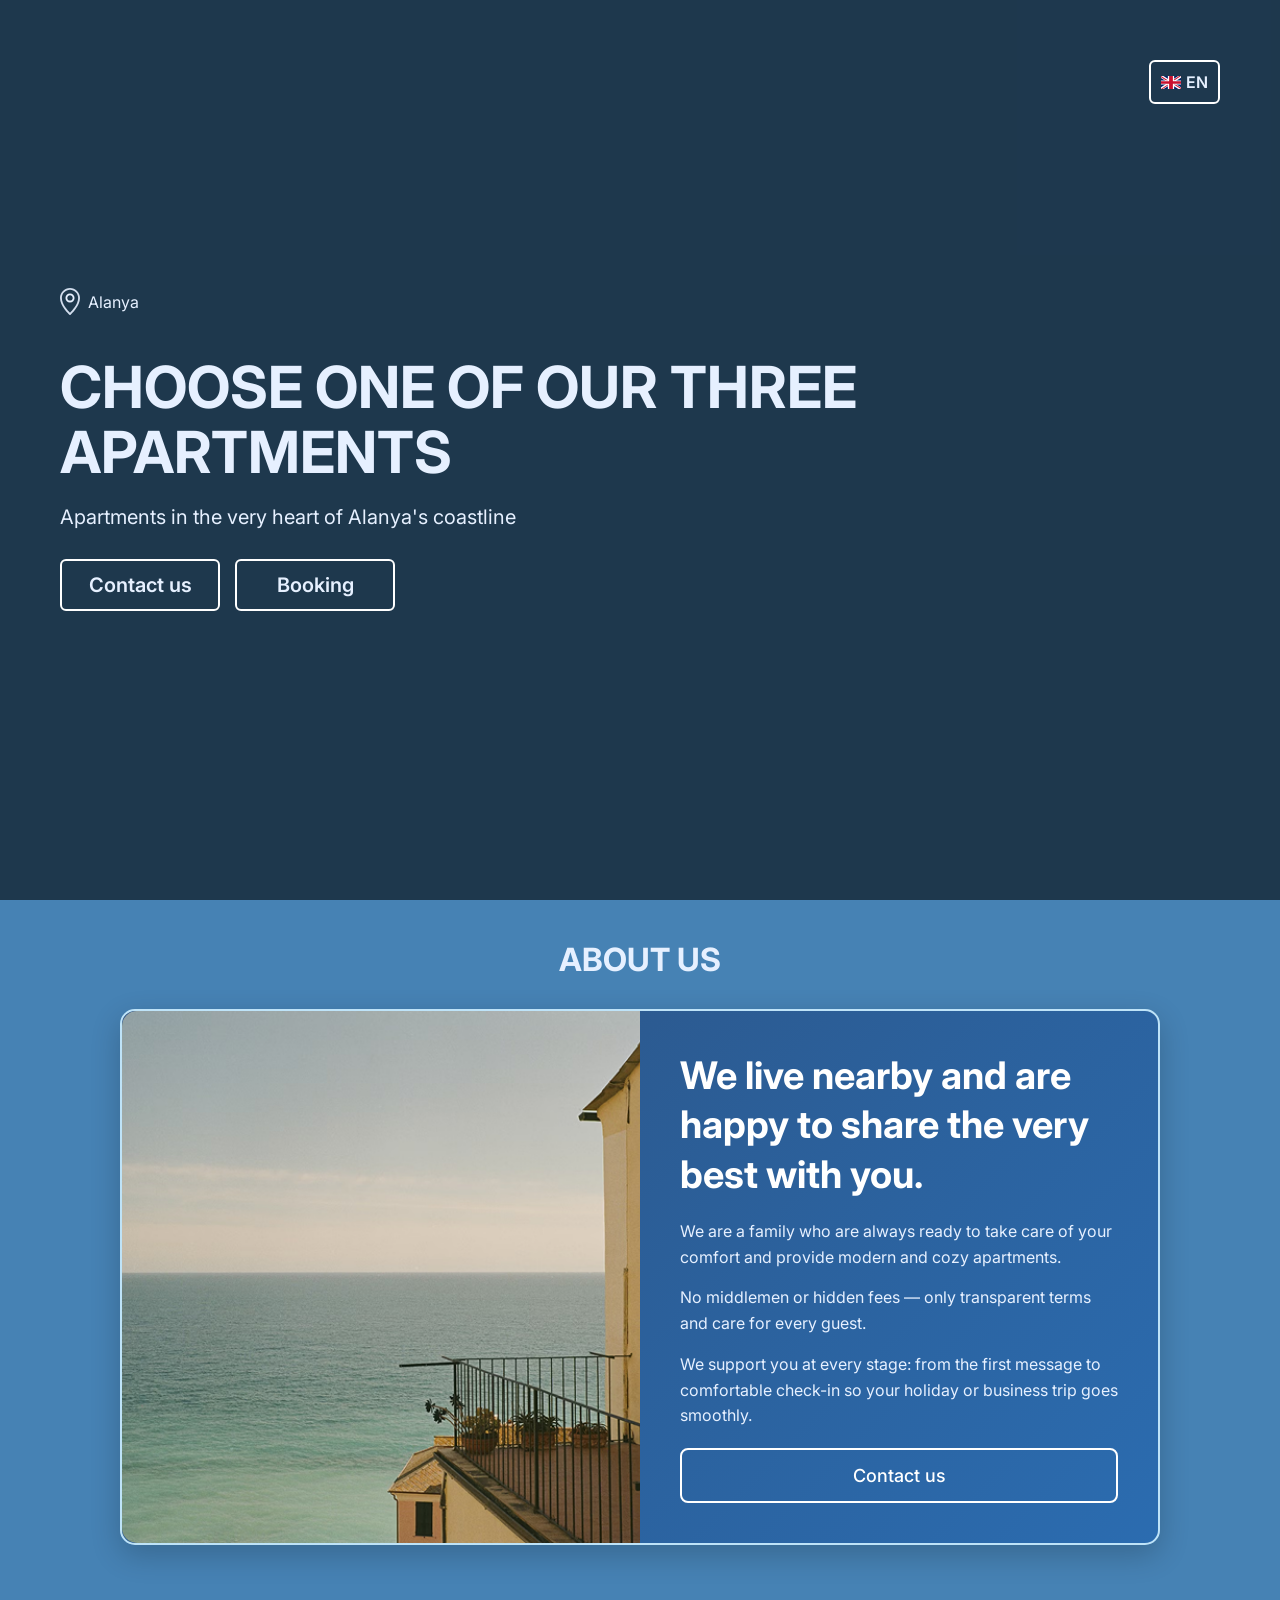
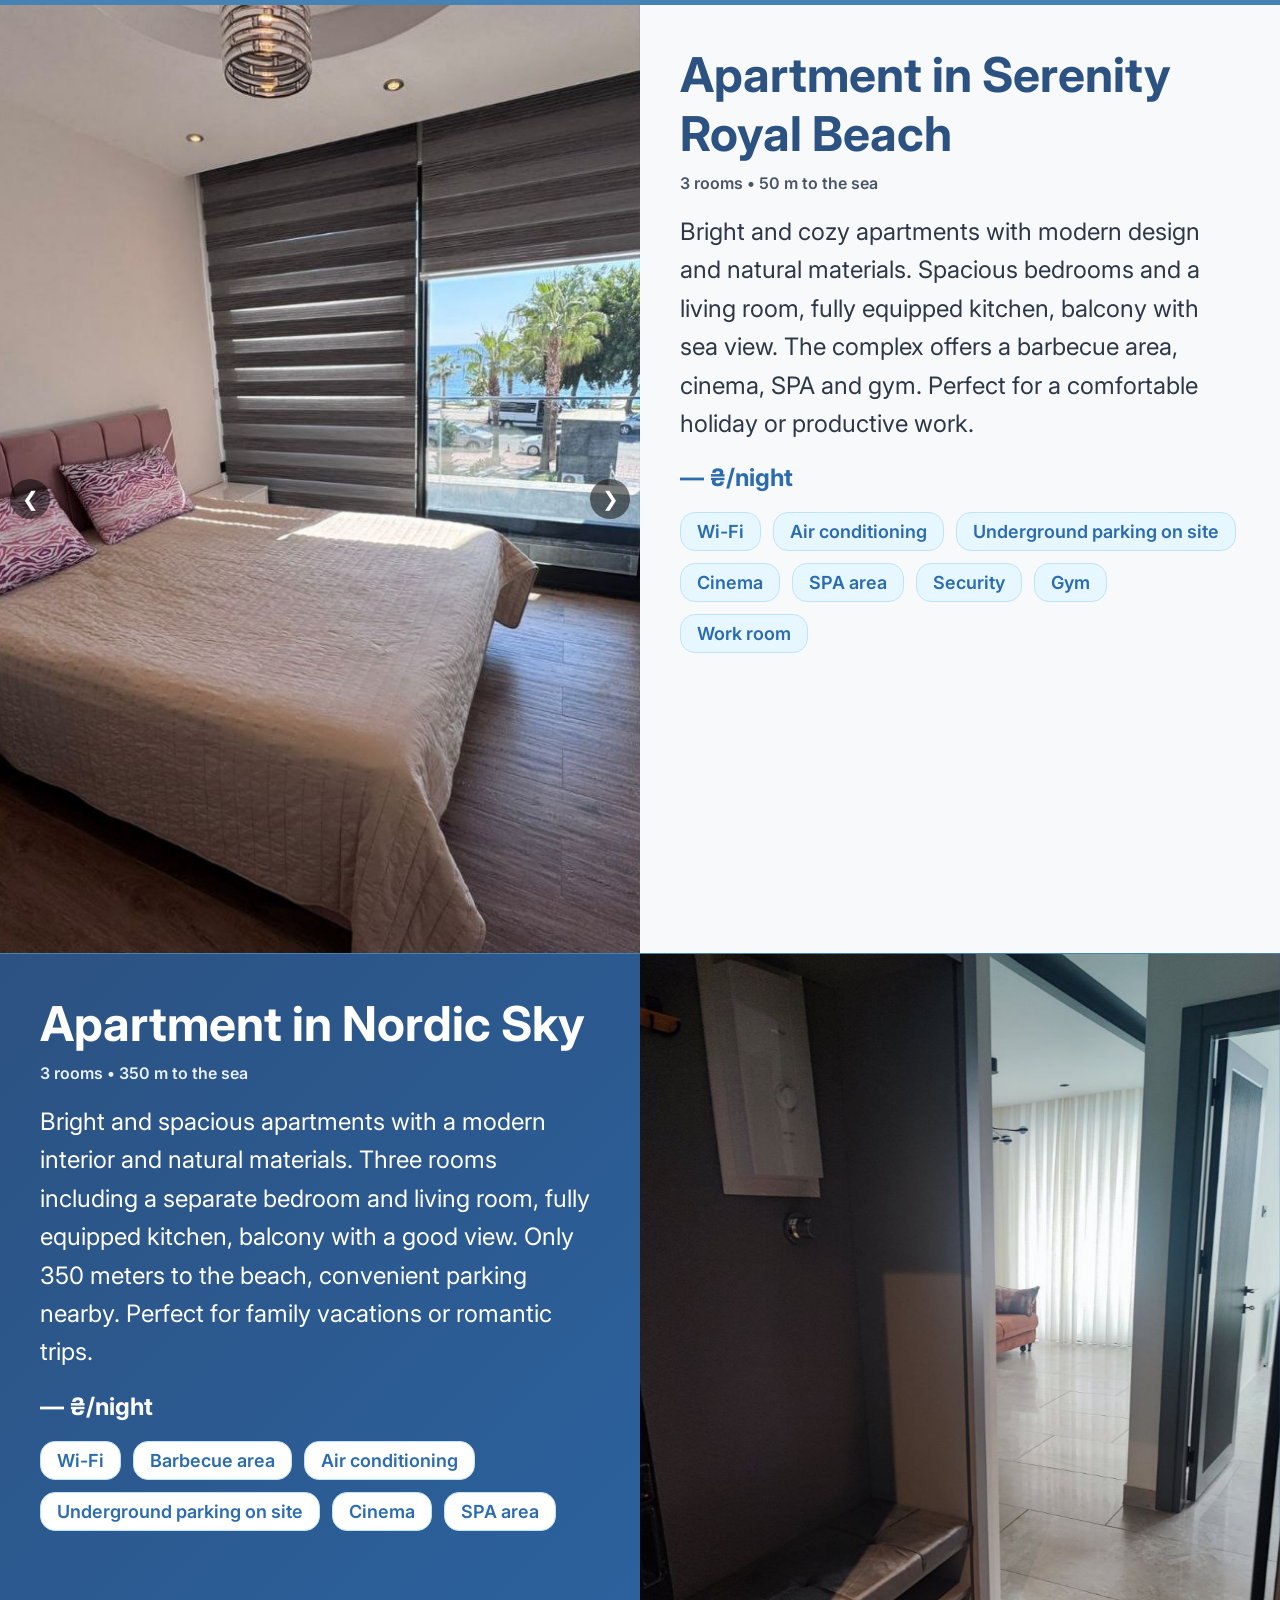
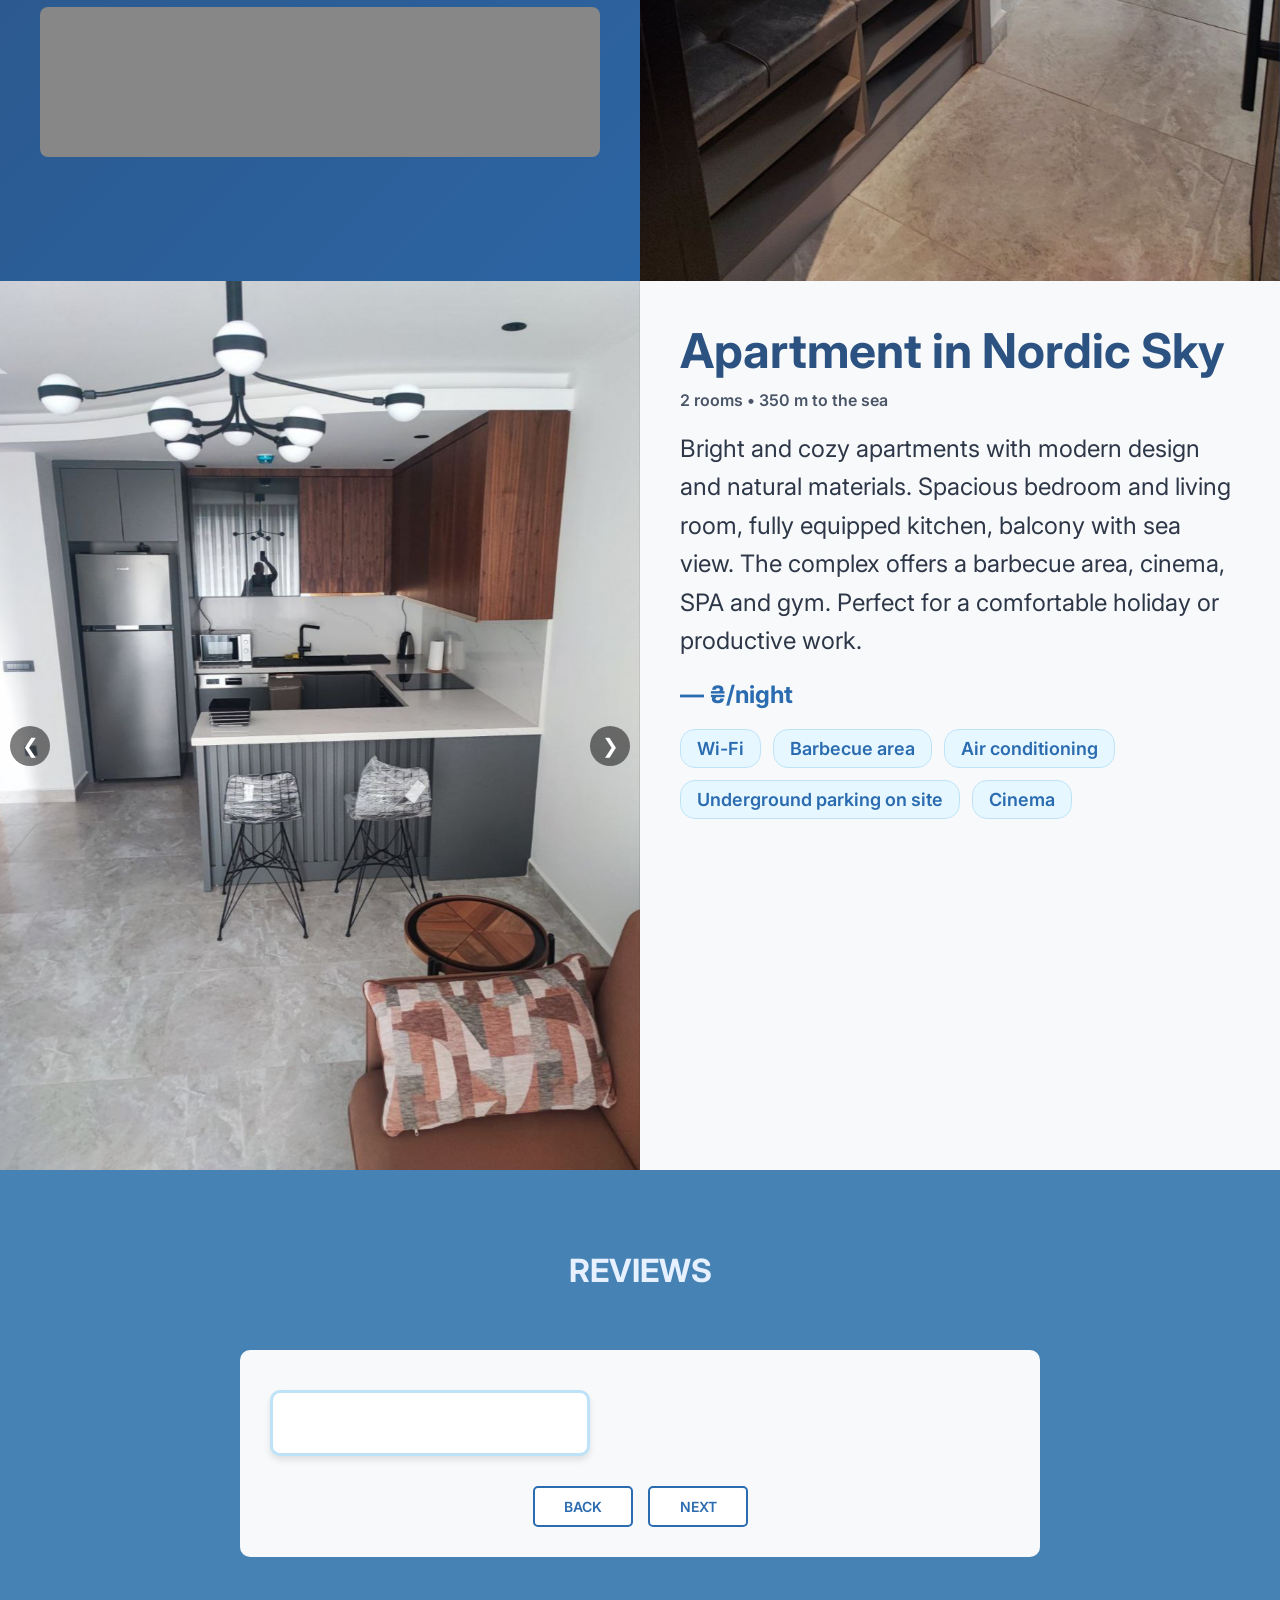
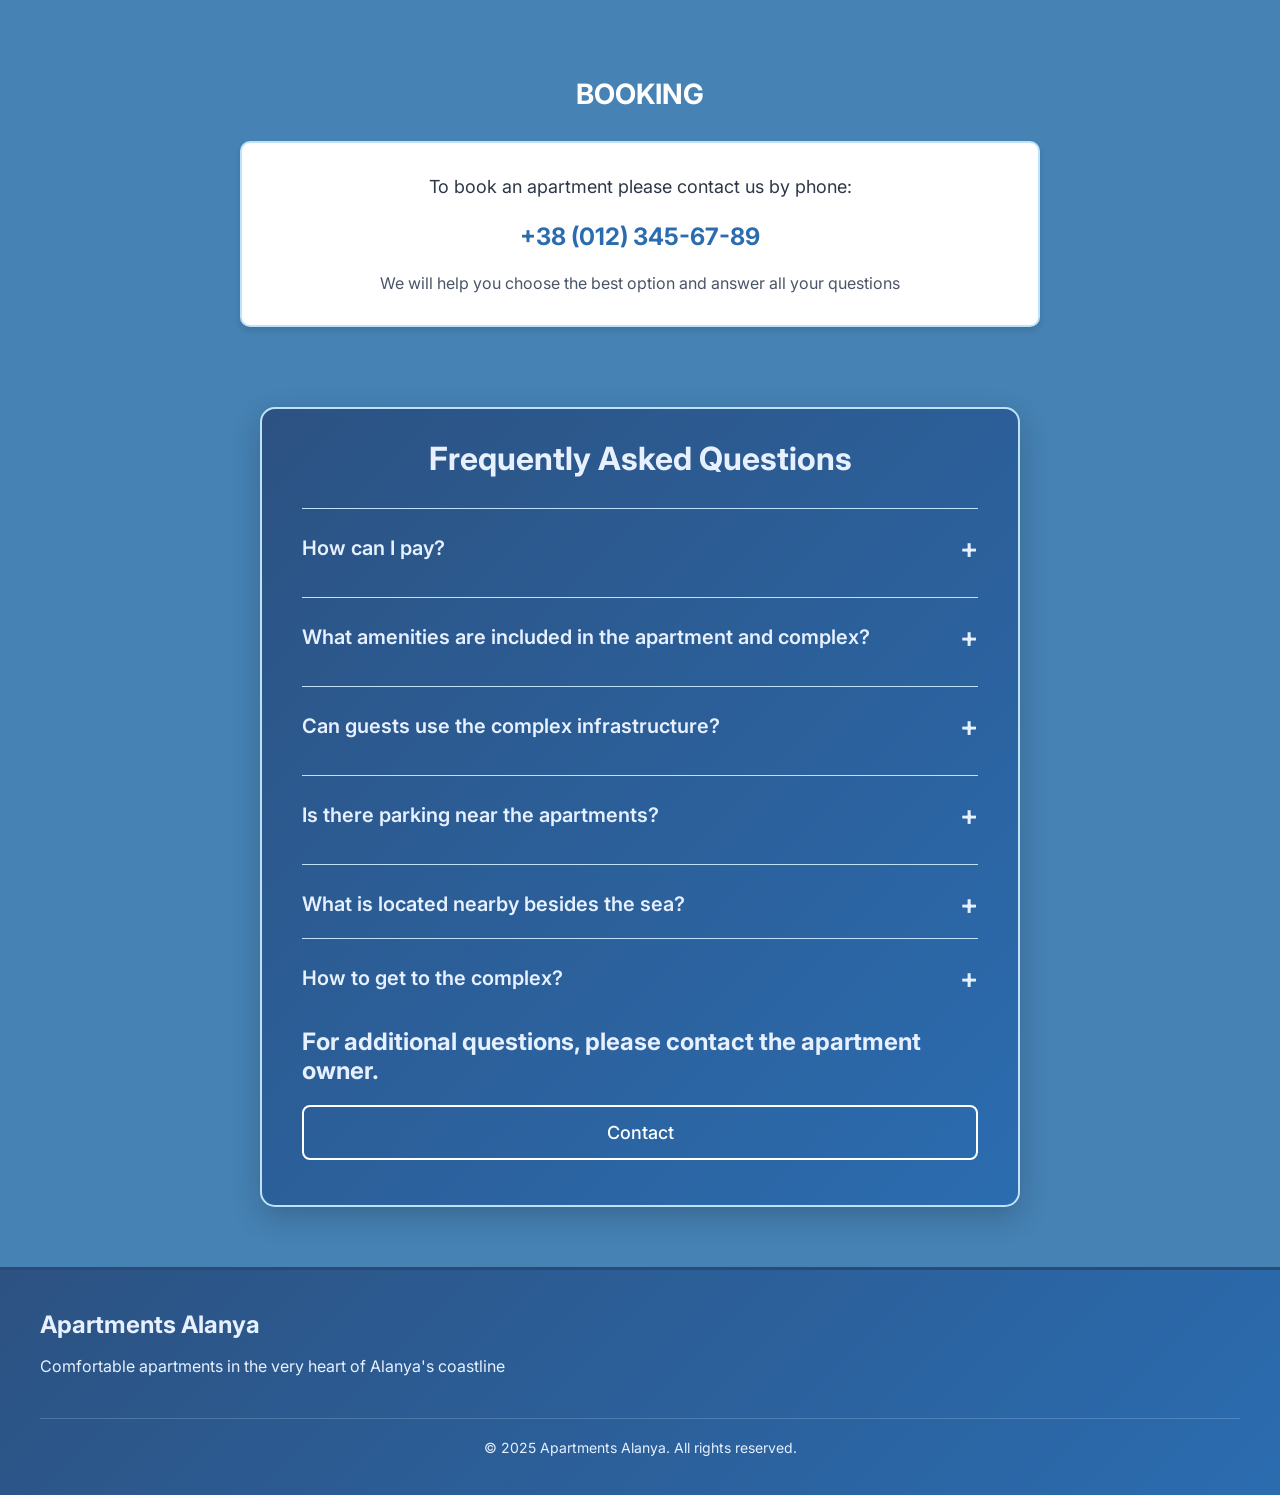
==== commit c5d2172d: "update" ====
--- a/index.html
+++ b/index.html
@@ -1,657 +1,692 @@
-<!DOCTYPE html>
-<html lang="en">
-
-<head>
-  <meta charset="UTF-8">
-  <meta name="viewport" content="width=device-width, initial-scale=1.0">
-  <meta name="description" content="Rent comfortable apartments in the heart of Alanya.">
-  <link rel="stylesheet" href="style.css">
-  <title>Apartaments Alanya</title>
-  <link rel="preconnect" href="https://fonts.googleapis.com">
-  <link rel="preconnect" href="https://fonts.gstatic.com" crossorigin>
-  <link
-    href="https://fonts.googleapis.com/css2?family=Inter:ital,opsz,wght@0,14..32,100..900;1,14..32,100..900&family=Noto+Serif:ital,wght@0,100..900;1,100..900&display=swap"
-    rel="stylesheet">
-
-  <link rel="stylesheet" href="./animations.css">
-
-
-  <!-- ===== Animations (inline; can be moved to animations.css) ===== -->
-  <style>
-    /* ----------------------------
-       General: side entrance animations
-       ---------------------------- */
-    .animate-side {
-      opacity: 0;
-      transition: transform 400ms cubic-bezier(.2,.9,.3,1), opacity 600ms ease;
-      will-change: transform, opacity;
-    }
-
-    /* starting positions (set dynamically via classes) */
-    .animate-side.from-right { transform: translateX(50px); }
-    .animate-side.from-left { transform: translateX(-50px); }
-
-    /* visible */
-    .animate-side.visible {
-      opacity: 1;
-      transform: translateX(0);
-    }
-
-    /* Child elements also slide a bit from the side (configured via data-direction) */
-    .animate-child {
-      opacity: 0;
-      transition: transform 480ms cubic-bezier(.2,.9,.3,1), opacity 480ms ease;
-      will-change: transform, opacity;
-    }
-
-    .animate-child[data-direction="right"] { transform: translateX(30px); }
-    .animate-child[data-direction="left"] { transform: translateX(-30px); }
-
-    .animate-child.visible {
-      opacity: 1;
-      transform: translateX(0);
-    }
-
-    /* faster/slower modifiers if needed */
-    .animate-fast { transition-duration: 480ms !important; }
-    .animate-slow { transition-duration: 900ms !important; }
-
-    /* reduced motion */
-    @media (prefers-reduced-motion: reduce) {
-      .animate-side, .animate-child {
-        transition: none !important;
-        transform: none !important;
-        opacity: 1 !important;
-      }
-    }
-
-    /* Styles for quick-booking section */
-    .quick-booking {
-      padding: 40px 20px;
-      display: flex;
-      justify-content: center;
-      border-radius: 10px;
-      margin: 40px 20px;
-    }
-
-    .qb-container {
-      width: 100%;
-      max-width: 800px;
-      text-align: center;
-    }
-
-    .qb-container h2 {
-      color: #ffffff;
-      font-size: 28px;
-      font-weight: 700;
-      margin-bottom: 30px;
-    }
-
-    .booking-contact {
-      background: #ffffff;
-      border-radius: 10px;
-      padding: 30px 20px;
-      border: 2px solid #bee3f8;
-      box-shadow: 0 4px 6px rgba(0, 0, 0, 0.1);
-    }
-
-    .booking-text {
-      color: #2d3748;
-      font-size: 18px;
-      font-weight: 400;
-      margin-bottom: 20px;
-      line-height: 1.6;
-    }
-
-    .booking-phone {
-      color: #2b6cb0;
-      font-size: 24px;
-      font-weight: 700;
-      text-decoration: none;
-      display: block;
-      margin-bottom: 20px;
-      transition: color 0.3s ease;
-    }
-
-    .booking-phone:hover {
-      color: #2c5282;
-    }
-
-    .booking-note {
-      color: #4a5568;
-      font-size: 16px;
-      font-weight: 400;
-      line-height: 1.5;
-    }
-
-    /* Responsive for booking section */
-    @media (max-width: 768px) {
-      .quick-booking {
-        margin: 20px 10px;
-        padding: 20px 10px;
-      }
-
-      .qb-container h2 {
-        font-size: 24px;
-      }
-
-      .booking-text {
-        font-size: 16px;
-      }
-
-      .booking-phone {
-        font-size: 20px;
-      }
-
-      .booking-note {
-        font-size: 14px;
-      }
-    }
-  </style>
-</head>
-
-<body>
-
-  <script>
-    // Typewriter effect
-function initTypewriter() {
-  const words = ["ATTRACTIVE", "MODERN", "COMFORTABLE", "STYLISH", "CONVENIENT", "SPACIOUS", "ELEGANT"];
-
-  const wordSpan = document.querySelector(".word");
-
-  let wordIndex = 0;
-  let charIndex = 0;
-  let deleting = false;
-  let delay = 100;
-
-  function type() {
-    const currentWord = words[wordIndex];
-
-    if (!deleting) {
-      wordSpan.textContent = currentWord.slice(0, charIndex + 1);
-      charIndex++;
-
-      if (charIndex === currentWord.length) {
-        deleting = true;
-        setTimeout(type, 1000);
-        return;
-      }
-    } else {
-      wordSpan.textContent = currentWord.slice(0, charIndex - 1);
-      charIndex--;
-
-      if (charIndex === 0) {
-        deleting = false;
-        wordIndex = (wordIndex + 1) % words.length;
-      }
-    }
-
-    setTimeout(type, deleting ? 50 : delay);
-  }
-
-  type();
-}
-  </script>
-
-  <!-- ====== HEADER ====== -->
-  <header class="header" id="hero" data-animate>
-    <!-- video background: replace with your file -->
-    <video class="background-video" autoplay muted loop playsinline>
-      <source src="./img/headerBG.mp4" type="video/mp4">
-      <!-- fallback: users without video will see an image (JS adds class) -->
-    </video>
-
-    <!-- overlay -->
-    <div class="overlay" aria-hidden="true"></div>
-
-    <!-- fallback image (if needed) -->
-    <div class="video-fallback" aria-hidden="true"></div>
-
-    <!-- Content over the video -->
-    <div class="headerLang">
-      <div class="selectedLang">
-        <img src="./img/gb.svg" alt="Flag">
-        <p>EN</p>
-      </div>
-      <ul class="langDropdown">
-        <li>
-          <a href="./index.html">
-            <img src="./img/gb.svg" alt="English flag">
-            <p>EN</p>
-          </a>
-        </li>
-        <li>
-          <a href="./indexUA.html">
-            <img src="./img/ua.svg" alt="Ukrainian flag">
-            <p>UA</p>
-          </a>
-        </li>
-        <li>
-          <a href="./indexTR.html">
-          <img src="./img/tr.svg" alt="Turkish flag">
-          <p>TR</p>
-          </a>
-        </li>
-          <li>
-            <a href="./indexCZ.html">
-              <img src="./img/cz.svg" alt="Czech flag">
-              <p>CZ</p>
-            </a>
-        </li>
-          <li>
-            <a href="./indexRU.html">
-              <img src="./img/ru.svg" alt="Russian flag">
-              <p>RU</p>
-            </a>
-        </li>
-      </ul>
-    </div>
-    <div class="header-content" data-animate>
-
-      <ul class="location" aria-hidden="false">
-        <li><img src="./img/location.svg" alt="Location"></li>
-        <li>
-          <p>Alanya</p>
-        </li>
-      </ul>
-
-      <h1 class="headerMainText">
-        CHOOSE ONE OF OUR <br>
-        <span class="word" aria-live="polite"></span> APARTMENTS
-      </h1>
-
-      <h2 class="headerSubText">Apartments in the very heart of Alanya's coastline</h2>
-
-      <div class="headerButtons">
-        <!-- updated: calls scrollToSection -->
-        <button class="btn" onclick="scrollToSection('contact-callback')">Contact us</button>
-        <button class="btn" onclick="scrollToSection('quick-booking')">Booking</button>
-      </div>
-    </div>
-  </header>
-
-  <!-- ====== ABOUT ====== -->
-  <section class="about" data-animate>
-    <h2 class="aboutText">
-      ABOUT US
-    </h2>
-    <div class="aboutContent">
-      <img class="aboutIMG" src="./img/aboutApartament.png" alt="">
-      <div class="aboutDiscrubtionContent">
-        <h2 class="aboutSubText">
-          We live nearby and are happy to share the best with you.
-        </h2>
-        <ul class="aboutDiscrubtionList">
-          <p class="aboutDiscrubtion">We are a local family who lovingly maintains three modern and cozy apartments.</p>
-          <p class="aboutDiscrubtion">
-            No intermediaries or hidden fees — only transparent terms and care for every guest.
-          </p>
-          <p class="aboutDiscrubtion">
-            We support you at every step: from the first message to comfortable check-in, so your vacation or business trip goes without unnecessary hassle.
-          </p>
-        </ul>
-        <!-- updated: leads to contact section -->
-        <button class="aboutButton" onclick="scrollToSection('contact-callback')">
-          Contact us
-        </button>
-      </div>
-    </div>
-  </section>
-
-  <!-- ====== APARTMENT (1) ====== -->
-  <section class="apartament" data-animate>
-    <div class="apartamentSlider">
-      <button class="sliderBtn prev">&#10094;</button>
-      <div class="slides">
-        <img class="apartamentIMG active" src="./img/apartament1_1.jpg" alt="" loading="lazy">
-        <img class="apartamentIMG" src="./img/apartament1_2.jpg" alt="" loading="lazy">
-        <img class="apartamentIMG" src="./img/apartament1_3.jpg" alt="" loading="lazy">
-        <img class="apartamentIMG" src="./img/apartament1_4.jpg" alt="" loading="lazy">
-        <img class="apartamentIMG" src="./img/apartament1_5.jpg" alt="" loading="lazy">
-        <img class="apartamentIMG" src="./img/apartament1_6.jpg" alt="" loading="lazy">
-        <img class="apartamentIMG" src="./img/apartament1_7.jpg" alt="" loading="lazy">
-        <img class="apartamentIMG" src="./img/apartament1_8.jpg" alt="" loading="lazy">
-        <img class="apartamentIMG" src="./img/apartament1_9.jpg" alt="" loading="lazy">
-        <img class="apartamentIMG" src="./img/apartament1_10.jpg" alt="" loading="lazy">
-        <img class="apartamentIMG" src="./img/apartament1_11.jpg" alt="" loading="lazy">
-        <img class="apartamentIMG" src="./img/apartament1_12.jpg" alt="" loading="lazy">
-        <img class="apartamentIMG" src="./img/apartament1_13.jpg" alt="" loading="lazy">
-      </div>
-      <button class="sliderBtn next">&#10095;</button>
-    </div>
-
-    <div class="apartamentContent">
-      <h2 class="apartamentText">Apartment in Serenity Royal Beach</h2>
-      <p class="apartamentSubText">62 m² • 2 rooms • 50 meters to the sea</p>
-      <p class="apartamentTex">
-Bright and cozy apartments with modern design and natural materials. A spacious bedroom and living room, a fully equipped kitchen, and a balcony with a sea view. The complex offers a barbecue area, cinema, spa, and gym. Perfect for a comfortable holiday or productive work.      </p>
-      <h2 class="apartamentPrice" data-apartment="1"><span>—</span> ₴/night</h2>
-      <ul class="apartamentAdvantages">
-        <li class="apartamentAdvantagesItem">Wi-Fi</li>
-        <li class="apartamentAdvantagesItem">BBQ area</li>
-        <li class="apartamentAdvantagesItem">Air conditioning</li>
-        <li class="apartamentAdvantagesItem">Parking nearby</li>
-        <li class="apartamentAdvantagesItem">Cinema</li>
-        <li class="apartamentAdvantagesItem">SPA area</li>
-        <li class="apartamentAdvantagesItem">Security</li>
-        <li class="apartamentAdvantagesItem">Gym</li>
-        <li class="apartamentAdvantagesItem">Workspace</li>
-      </ul>
-      <iframe class="map" src="https://www.google.com/maps/embed?pb=!1m18!1m12!1m3!1d8139.860436794304!2d32.04069893885478!3d36.53328267371921!2m3!1f0!2f0!3f0!3m2!1i1024!2i768!4f13.1!3m3!1m2!1s0x14dc99c34fd67c41%3A0x459c3a65554cac9a!2sSerenity%20Royal%20Beach!5e0!3m2!1suk!2sua!4v1757622546157!5m2!1suk!2sua" style="border:0;" allowfullscreen="" loading="lazy" referrerpolicy="no-referrer-when-downgrade"></iframe>
-      <!-- updated: leads to booking -->
-      <button class="apartamentButton" onclick="scrollToSection('quick-booking')">Book now</button>
-    </div>
-  </section>
-
-  <!-- ====== APARTMENT (mobile/variants preserved) ====== -->
-  <section class="apartament1" data-animate>
-    <div class="apartamentSlider slidesPHONE">
-      <div class="slides">
-        <img class="apartamentIMG active" src="./img/apartament2_2.jpg" alt="" loading="lazy">
-        <img class="apartamentIMG" src="./img/apartament2_3.jpg" alt="" loading="lazy">
-        <img class="apartamentIMG" src="./img/apartament2_4.jpg" alt="" loading="lazy">
-        <img class="apartamentIMG" src="./img/apartament2_5.jpg" alt="" loading="lazy">
-        <img class="apartamentIMG" src="./img/apartament2_6.jpg" alt="" loading="lazy">
-        <img class="apartamentIMG" src="./img/apartament2_7.jpg" alt="" loading="lazy">
-        <img class="apartamentIMG" src="./img/apartament2_8.jpg" alt="" loading="lazy">
-        <img class="apartamentIMG" src="./img/apartament2_9.jpg" alt="" loading="lazy">
-        <img class="apartamentIMG" src="./img/apartament2_10.jpg" alt="" loading="lazy">
-        <img class="apartamentIMG" src="./img/apartament2_11.jpg" alt="" loading="lazy">
-      </div>
-      <button class="sliderBtn prev">&#10094;</button>
-      <button class="sliderBtn next">&#10095;</button>
-    </div>
-    <div class="apartamentContent1">
-      <h2 class="apartamentText1">Apartment in Nordic Sky</h2>
-      <p class="apartamentSubText1">62 m² • 3 rooms • 350 meters to the sea</p>
-      <p class="apartamentTex1">Bright and spacious apartments with a modern interior and natural materials. Three rooms including a separate bedroom and living room, fully equipped kitchen, balcony with a beautiful view. Only 350 meters to the beach, convenient parking nearby. Perfect for family vacations or romantic trips.</p>
-      <h2 class="apartamentPrice1" data-apartment="2"><span>—</span> ₴/night</h2>
-      <ul class="apartamentAdvantages1">
-        <li class="apartamentAdvantagesItem1">Wi-Fi</li>
-        <li class="apartamentAdvantagesItem1">BBQ area</li>
-        <li class="apartamentAdvantagesItem1">Air conditioning</li>
-        <li class="apartamentAdvantagesItem1">Parking nearby</li>
-        <li class="apartamentAdvantagesItem1">Cinema</li>
-        <li class="apartamentAdvantagesItem1">SPA area</li>
-        <li class="apartamentAdvantagesItem1">Security</li>
-        <li class="apartamentAdvantagesItem1">Gym</li>
-        <li class="apartamentAdvantagesItem1">Workspace</li>
-      </ul>
-<iframe class="map" src="https://www.google.com/maps/embed?pb=!1m18!1m12!1m3!1d3206.1081898644106!2d32.049319276265926!3d36.527384172326244!2m3!1f0!2f0!3f0!3m2!1i1024!2i768!4f13.1!3m3!1m2!1s0x14dc9900172b4afb%3A0x8e767a22325dc1d9!2sNordic%20Sky!5e0!3m2!1suk!2sua!4v1757622619935!5m2!1suk!2sua" style="border:0;" allowfullscreen="" loading="lazy" referrerpolicy="no-referrer-when-downgrade"></iframe>
-      <!-- updated: leads to booking -->
-      <button class="apartamentButton1" onclick="scrollToSection('quick-booking')">Book now</button>
-    </div>
-    <div class="apartamentSlider slidesDESKT">
-      <div class="slides">
-        <img class="apartamentIMG active" src="./img/apartament2_2.jpg" alt="" loading="lazy">
-        <img class="apartamentIMG" src="./img/apartament2_3.jpg" alt="" loading="lazy">
-        <img class="apartamentIMG" src="./img/apartament2_4.jpg" alt="" loading="lazy">
-        <img class="apartamentIMG" src="./img/apartament2_5.jpg" alt="" loading="lazy">
-        <img class="apartamentIMG" src="./img/apartament2_6.jpg" alt="" loading="lazy">
-        <img class="apartamentIMG" src="./img/apartament2_7.jpg" alt="" loading="lazy">
-        <img class="apartamentIMG" src="./img/apartament2_8.jpg" alt="" loading="lazy">
-        <img class="apartamentIMG" src="./img/apartament2_9.jpg" alt="" loading="lazy">
-        <img class="apartamentIMG" src="./img/apartament2_10.jpg" alt="" loading="lazy">
-        <img class="apartamentIMG" src="./img/apartament2_11.jpg" alt="" loading="lazy">
-      </div>
-      <button class="sliderBtn prev">&#10094;</button>
-      <button class="sliderBtn next">&#10095;</button>
-    </div>
-  </section>
-
-  <!-- ====== APARTMENT (duplicate kept) ====== -->
-  <section class="apartament" data-animate>
-    <div class="apartamentSlider">
-      <button class="sliderBtn prev">&#10094;</button>
-      <div class="slides">
-
-        <img class="apartamentIMG active" src="./img/apartament3_1.png" alt="" loading="lazy">
-        <img class="apartamentIMG" src="./img/apartament3_2.png" alt="" loading="lazy">
-        <img class="apartamentIMG" src="./img/apartament3_3.png" alt="" loading="lazy">
-        <img class="apartamentIMG" src="./img/apartament3_4.png" alt="" loading="lazy">
-        <img class="apartamentIMG" src="./img/apartament3_5.png" alt="" loading="lazy">
-        <img class="apartamentIMG" src="./img/apartament3_6.png" alt="" loading="lazy">
-        <img class="apartamentIMG" src="./img/apartament3_7.png" alt="" loading="lazy">
-      </div>
-      <button class="sliderBtn next">&#10095;</button>
-    </div>
-
-    <div class="apartamentContent">
-      <h2 class="apartamentText">Apartment in Nordic Sky</h2>
-      <p class="apartamentSubText">62 m² • 2 rooms • 350 meters to the sea</p>
-      <p class="apartamentTex">
-        Bright and cozy apartments with a modern design and natural materials. Spacious bedroom and living room, fully equipped kitchen, balcony with sea view. The complex offers a BBQ area, cinema, SPA and gym. Perfect for a comfortable vacation or productive work.
-      </p>
-      <h2 class="apartamentPrice" data-apartment="3"><span>—</span> ₴/night</h2>
-      <ul class="apartamentAdvantages">
-        <li class="apartamentAdvantagesItem">Wi-Fi</li>
-        <li class="apartamentAdvantagesItem">BBQ area</li>
-        <li class="apartamentAdvantagesItem">Air conditioning</li>
-        <li class="apartamentAdvantagesItem">Parking nearby</li>
-        <li class="apartamentAdvantagesItem">Cinema</li>
-        <li class="apartamentAdvantagesItem">SPA area</li>
-        <li class="apartamentAdvantagesItem">Security</li>
-        <li class="apartamentAdvantagesItem">Gym</li>
-        <li class="apartamentAdvantagesItem">Workspace</li>
-      </ul>
-<iframe class="map" src="https://www.google.com/maps/embed?pb=!1m18!1m12!1m3!1d3206.1081898644106!2d32.049319276265926!3d36.527384172326244!2m3!1f0!2f0!3f0!3m2!1i1024!2i768!4f13.1!3m3!1m2!1s0x14dc9900172b4afb%3A0x8e767a22325dc1d9!2sNordic%20Sky!5e0!3m2!1suk!2sua!4v1757622619935!5m2!1suk!2sua" style="border:0;" allowfullscreen="" loading="lazy" referrerpolicy="no-referrer-when-downgrade"></iframe>
-
-      <!-- updated: leads to booking -->
-      <button class="apartamentButton" onclick="scrollToSection('quick-booking')">Book now</button>
-    </div>
-  </section>
-
-  <!-- ====== REVIEWS ====== -->
-  <section class="reviews" data-animate>
-    <h2 class="reviewsText">REVIEWS</h2>
-    <div class="reviewsContent">
-      <div class="reviewsWrapper">
-        <ul class="reviewsList">
-          <li class="reviewsItem">Really liked it! Everything fast and high quality.</li>
-          <li class="reviewsItem">Great service, I'll contact again.</li>
-          <li class="reviewsItem">Everything is great! I recommend to everyone.</li>
-          <li class="reviewsItem">Service at a high level!</li>
-          <li class="reviewsItem">Prices pleasantly surprised, recommend!</li>
-          <li class="reviewsItem">I'm not a first-time guest, everything is excellent!</li>
-        </ul>
-      </div>
-      <div class="reviewsButtons">
-        <button id="prevBtn">BACK</button>
-        <button id="nextBtn">NEXT</button>
-      </div>
-    </div>
-  </section>
-
-  <!-- ====== CONTACT FOR BOOKING ====== -->
-  <section id="quick-booking" class="quick-booking" aria-labelledby="qb-title" data-animate>
-    <div class="qb-container">
-      <h2 id="qb-title">BOOKING</h2>
-
-      <div class="booking-contact">
-        <p class="booking-text">To book an apartment, contact us by phone:</p>
-        <a href="tel:+380123456789" class="booking-phone">+38 (012) 345-67-89</a>
-        <p class="booking-note">We will help you choose the best option and answer all your questions</p>
-      </div>
-
-    </div>
-  </section>
-
-  <!-- ====== FAQ ====== -->
-  <section id="faq" class="faq" aria-labelledby="faq-title" data-animate>
-    <div class="faq-wrap">
-      <h2 id="faq-title" class="faq-title">Frequently Asked Questions</h2>
-      <div class="faq-item">
-        <button class="faq-question" aria-expanded="false" aria-controls="faq1-answer" id="faq1">
-          How to make a payment? <span class="faq-toggle">+</span>
-        </button>
-        <div class="faq-answer" id="faq1-answer" role="region" aria-labelledby="faq1" >
-          After confirming the booking we will provide you with several convenient payment methods. Cash payment to our representative upon check-in is also possible. In any case a refundable deposit of €500 is required, which will be fully returned upon departure.
-        </div>
-      </div>
-      <div class="faq-item">
-        <button class="faq-question" aria-expanded="false" aria-controls="faq2-answer" id="faq2">
-          What amenities are provided in the apartment and the complex? <span class="faq-toggle">+</span>
-        </button>
-        <div class="faq-answer" id="faq2-answer" role="region" aria-labelledby="faq2" >
-          Each apartment is fully equipped with everything necessary for comfortable living: TV, refrigerator, iron, dishwasher, washing machine, a full set of dishes, air conditioners in every room, and underfloor heating in the bathrooms (apartment #1 — underfloor heating throughout). Shared internet is available across the complex. For your leisure there are indoor and outdoor pools, sauna, hammam, Roman bath, cinema, and fitness center.
-        </div>
-      </div>
-      <div class="faq-item">
-        <button class="faq-question" aria-expanded="false" aria-controls="faq3-answer" id="faq3">
-          Can I use the complex infrastructure? <span class="faq-toggle">+</span>
-        </button>
-        <div class="faq-answer" id="faq3-answer" role="region" aria-labelledby="faq3">
-          Yes, all infrastructure objects within the complex are available to residents. Rules are posted on the information board at the entrance to block B, where the apartments are located.
-<br>
-<br>
-Block A houses a table tennis and PlayStation.
-<br>
-<br>
-Block C — saunas and relaxation area.
-<br>
-<br>
-On the open territory of the complex — a court, BBQ zone and a pool with slides.
-        </div>
-      </div>
-      <div class="faq-item">
-        <button class="faq-question" aria-expanded="false" aria-controls="faq4-answer" id="faq4">
-          Is there parking near the apartments? <span class="faq-toggle">+</span>
-        </button>
-        <div class="faq-answer" id="faq4-answer" role="region" aria-labelledby="faq4">
-          Yes, parking is available near the apartments.
-        </div>
-      </div>
-            <div class="faq-item">
-        <button class="faq-question" aria-expanded="false" aria-controls="faq5-answer" id="faq5">
-          What is nearby, besides the sea? <span class="faq-toggle">+</span>
-        </button>
-        <div class="faq-answer" id="faq5-answer" role="region" aria-labelledby="faq5">
-          Nearby the complex flows the Dim River with a picturesque promenade. Restaurants, shops and tourist hubs are within walking distance. Local markets operate on Mondays and Thursdays. From the beach to the center there is a modern 4-km promenade, perfect for a walk or accessible by bus.
-        </div>
-      </div>
-    </div>
-  </section>
-
-  <!-- ====== FOOTER ====== -->
-  <footer class="footer" data-animate>
-    <div class="footer-container">
-      <div class="footer-content">
-        <div class="footer-section">
-          <h3>Apartaments Alanya</h3>
-          <p>Comfortable apartments in the very heart of Alanya's coastline</p>
-        </div>
-      </div>
-
-      <div class="footer-bottom">
-        <p>&copy; 2025 Apartaments Alanya. All rights reserved.</p>
-      </div>
-    </div>
-  </footer>
-
-  <!-- ====== Animation JS (IntersectionObserver + left/right alternation + tight delays) ====== -->
-  <script>
-    (function () {
-      const elements = Array.from(document.querySelectorAll('[data-animate]'));
-      if (!elements.length) return;
-
-      const observerOptions = {
-        root: null,
-        rootMargin: '0px 0px -10% 0px',
-        threshold: 0.06
-      };
-
-      // Base delay between sections (smaller = faster cascade)
-      const baseDelay = 30; // ms
-
-      const io = new IntersectionObserver((entries, obs) => {
-        entries.forEach(entry => {
-          if (!entry.isIntersecting) return;
-          const el = entry.target;
-          const idx = elements.indexOf(el);
-          // alternate: even indices (0,2,4...) from right, odd — from left
-          const direction = (idx % 2 === 0) ? 'right' : 'left';
-
-          // add starting class for position
-          el.classList.add('animate-side', `from-${direction}`);
-
-          // add data-direction for child elements to synchronize direction
-          const children = el.querySelectorAll('h1,h2,h3,p,img,button,li,select,input,textarea,.slides,.apartamentContent > * , .qb-container > * , .contact-card > *');
-          children.forEach(child => {
-            child.classList.add('animate-child');
-            child.setAttribute('data-direction', direction);
-          });
-
-          // show section with small delay depending on index
-          const delay = idx * baseDelay;
-          setTimeout(() => {
-            el.classList.add('visible');
-          }, delay);
-
-          // cascade for children (shorter intervals)
-          children.forEach((child, cIdx) => {
-            const childDelay = delay + 60 + (cIdx * 45); // smaller values for faster appearance
-            setTimeout(() => {
-              child.classList.add('visible');
-            }, childDelay);
-          });
-
-          // stop observing after show
-          obs.unobserve(el);
-        });
-      }, observerOptions);
-
-      // attach observer to elements, and set initial classes immediately (to avoid jump)
-      elements.forEach((el, i) => {
-        // set animate-side immediately (to avoid FOUC)
-        const dir = (i % 2 === 0) ? 'right' : 'left';
-        if (!el.classList.contains('animate-side')) {
-          el.classList.add('animate-side', `from-${dir}`);
-        }
-        io.observe(el);
-      });
-
-      // handle elements already in view on load
-      window.addEventListener('load', () => {
-        elements.forEach((el, idx) => {
-          const rect = el.getBoundingClientRect();
-          if (rect.top < window.innerHeight - 100) {
-            const dir = (idx % 2 === 0) ? 'right' : 'left';
-            el.classList.add('animate-side', `from-${dir}`);
-            const children = el.querySelectorAll('h1,h2,h3,p,img,button,li,select,input,textarea,.slides,.apartamentContent > * , .qb-container > * , .contact-card > *');
-            children.forEach(child => {
-              child.classList.add('animate-child');
-              child.setAttribute('data-direction', dir);
-            });
-            const delay = idx * baseDelay;
-            setTimeout(() => el.classList.add('visible'), delay);
-            children.forEach((child, cIdx) => {
-              setTimeout(() => child.classList.add('visible'), delay + 60 + (cIdx * 45));
-            });
-          }
-        });
-      });
-    })();
-  </script>
-
-  <!-- Simple smooth scroll helper -->
-  <script>
-    function scrollToSection(id) {
-      try {
-        const el = document.getElementById(id);
-        if (el) {
-          el.scrollIntoView({ behavior: 'smooth', block: 'start' });
-        } else {
-          // if section not found — fallback to location hash
-          location.href = '#' + id;
-        }
-      } catch (e) {
-        location.href = '#' + id;
-      }
-    }
-  </script>
-
-  <!-- keep external script connection -->
-  <script src="./script.js"></script>
-</body>
-
-</html>
+<!DOCTYPE html>
+<html lang="en">
+
+<head>
+  <meta charset="UTF-8">
+  <meta name="viewport" content="width=device-width, initial-scale=1.0">
+  <meta name="description" content="Rent comfortable apartments in the heart of Alanya.">
+  <link rel="stylesheet" href="style.css">
+  <title>Apartments Alanya</title>
+  <link rel="preconnect" href="https://fonts.googleapis.com">
+  <link rel="preconnect" href="https://fonts.gstatic.com" crossorigin>
+  <link
+    href="https://fonts.googleapis.com/css2?family=Inter:ital,opsz,wght@0,14..32,100..900;1,14..32,100..900&family=Noto+Serif:ital,wght@0,100..900;1,100..900&display=swap"
+    rel="stylesheet">
+
+  <link rel="stylesheet" href="./animations.css">
+
+
+  <!-- ===== Animations (inline, can be moved to animations.css) ===== -->
+  <style>
+    /* ----------------------------
+       General: simple side entrance animations
+       ---------------------------- */
+    .animate-side {
+      opacity: 0;
+      transition: transform 400ms cubic-bezier(.2,.9,.3,1), opacity 600ms ease;
+      will-change: transform, opacity;
+    }
+
+    /* start positions (added dynamically via classes) */
+    .animate-side.from-right { transform: translateX(50px); }
+    .animate-side.from-left { transform: translateX(-50px); }
+
+    /* visible */
+    .animate-side.visible {
+      opacity: 1;
+      transform: translateX(0);
+    }
+
+    /* Child elements — also enter slightly from the side (configured by data-direction) */
+    .animate-child {
+      opacity: 0;
+      transition: transform 480ms cubic-bezier(.2,.9,.3,1), opacity 480ms ease;
+      will-change: transform, opacity;
+    }
+
+    .animate-child[data-direction="right"] { transform: translateX(30px); }
+    .animate-child[data-direction="left"] { transform: translateX(-30px); }
+
+    .animate-child.visible {
+      opacity: 1;
+      transform: translateX(0);
+    }
+
+    /* faster/slower modifiers */
+    .animate-fast { transition-duration: 480ms !important; }
+    .animate-slow { transition-duration: 900ms !important; }
+
+    /* reduced motion */
+    @media (prefers-reduced-motion: reduce) {
+      .animate-side, .animate-child {
+        transition: none !important;
+        transform: none !important;
+        opacity: 1 !important;
+      }
+    }
+
+    /* Booking section styles */
+    .quick-booking {
+      padding: 40px 20px;
+      display: flex;
+      justify-content: center;
+      border-radius: 10px;
+      margin: 40px 20px;
+
+    }
+
+    .qb-container {
+      width: 100%;
+      max-width: 800px;
+      text-align: center;
+
+    }
+
+    .qb-container h2 {
+      color: #ffffff;
+      font-size: 28px;
+      font-weight: 700;
+      margin-bottom: 30px;
+    }
+
+    .booking-contact {
+      background: #ffffff;
+      border-radius: 10px;
+      padding: 30px 20px;
+      border: 2px solid #bee3f8;
+      box-shadow: 0 4px 6px rgba(0, 0, 0, 0.1);
+    }
+
+    .booking-text {
+      color: #2d3748;
+      font-size: 18px;
+      font-weight: 400;
+      margin-bottom: 20px;
+      line-height: 1.6;
+    }
+
+    .booking-phone {
+      color: #2b6cb0;
+      font-size: 24px;
+      font-weight: 700;
+      text-decoration: none;
+      display: block;
+      margin-bottom: 20px;
+      transition: color 0.3s ease;
+    }
+
+    .booking-phone:hover {
+      color: #2c5282;
+    }
+
+    .booking-note {
+      color: #4a5568;
+      font-size: 16px;
+      font-weight: 400;
+      line-height: 1.5;
+    }
+
+    /* Responsive booking section */
+    @media (max-width: 768px) {
+      .quick-booking {
+        margin: 20px 10px;
+        padding: 20px 10px;
+      }
+
+      .qb-container h2 {
+        font-size: 24px;
+      }
+
+      .booking-text {
+        font-size: 16px;
+      }
+
+      .booking-phone {
+        font-size: 20px;
+      }
+
+      .booking-note {
+        font-size: 14px;
+      }
+    }
+  </style>
+</head>
+
+<body>
+
+    <script>
+
+        if ('IntersectionObserver' in window) {
+  const mapIO = new IntersectionObserver((entries, obs) => {
+    entries.forEach(e => {
+      if (e.isIntersecting) {
+        e.target.src = e.target.dataset.src;
+        obs.unobserve(e.target);
+      }
+    });
+  }, {rootMargin: '200px'});
+  document.querySelectorAll('iframe[data-src]').forEach(el => mapIO.observe(el));
+} else {
+  // fallback
+  document.querySelectorAll('iframe[data-src]').forEach(el => el.src = el.dataset.src);
+}
+
+
+        // Typewriter effect
+function initTypewriter() {
+  const words = ["ATTRACTIVE", "MODERN", "COMFORTABLE", "STYLISH", "CONVENIENT", "SPACIOUS", "ELEGANT"];
+  const wordSpan = document.querySelector(".word");
+
+  let wordIndex = 0;
+  let charIndex = 0;
+  let deleting = false;
+  let delay = 100;
+
+  function type() {
+    const currentWord = words[wordIndex];
+
+    if (!deleting) {
+      wordSpan.textContent = currentWord.slice(0, charIndex + 1);
+      charIndex++;
+
+      if (charIndex === currentWord.length) {
+        deleting = true;
+        setTimeout(type, 1000);
+        return;
+      }
+    } else {
+      wordSpan.textContent = currentWord.slice(0, charIndex - 1);
+      charIndex--;
+
+      if (charIndex === 0) {
+        deleting = false;
+        wordIndex = (wordIndex + 1) % words.length;
+      }
+    }
+
+    setTimeout(type, deleting ? 50 : delay);
+  }
+
+  type();
+}
+    </script>
+
+  <!-- ====== HEADER ====== -->
+  <header class="header" id="hero" data-animate>
+    <!-- video background: replace with your file -->
+    <video class="background-video" autoplay muted loop playsinline>
+      <source src="./img/headerBG.mp4" type="video/mp4">
+      <!-- fallback: users without video will see the image (JS sets class) -->
+    </video>
+
+    <!-- overlay -->
+    <div class="overlay" aria-hidden="true"></div>
+
+    <!-- fallback image (if needed) -->
+    <div class="video-fallback" aria-hidden="true"></div>
+
+    <!-- Content above the video -->
+    <div class="headerLang">
+      <div class="selectedLang">
+        <img src="./img/gb.svg" alt="Flag">
+        <p>EN</p>
+      </div>
+      <ul class="langDropdown">
+        <li>
+          <a href="./index.html">
+            <img src="./img/gb.svg" alt="English flag">
+            <p>EN</p>
+          </a>
+        </li>
+        <li>
+          <a href="./indexUA.html">
+            <img src="./img/ua.svg" alt="Ukrainian flag">
+            <p>UA</p>
+          </a>
+        </li>
+        <li>
+          <a href="./indexTR.html">
+          <img src="./img/tr.svg" alt="Turkish flag">
+          <p>TR</p>
+          </a>
+        </li>
+          <li>
+            <a href="./indexCZ.html">
+              <img src="./img/cz.svg" alt="Czech flag">
+              <p>CZ</p>
+            </a>
+        </li>
+          <li>
+            <a href="./indexRU.html">
+              <img src="./img/ru.svg" alt="Russian flag">
+              <p>RU</p>
+            </a>
+        </li>
+      </ul>
+    </div>
+    <div class="header-content" data-animate>
+
+      <ul class="location" aria-hidden="false">
+        <li><img src="./img/location.svg" alt="Location"></li>
+        <li>
+          <p>Alanya</p>
+        </li>
+      </ul>
+
+      <h1 class="headerMainText">
+        CHOOSE ONE OF OUR THREE <br>
+        <span class="word" aria-live="polite"></span> APARTMENTS
+      </h1>
+
+      <h2 class="headerSubText">Apartments in the very heart of Alanya's coastline</h2>
+
+      <div class="headerButtons">
+        <!-- updated: calls scrollToSection -->
+        <button class="btn" onclick="scrollToSection('quick-booking')">Contact us</button>
+        <button class="btn" onclick="scrollToSection('quick-booking')">Booking</button>
+      </div>
+    </div>
+  </header>
+
+  <!-- ====== ABOUT ====== -->
+  <section class="about" data-animate>
+    <h2 class="aboutText">
+      ABOUT US
+    </h2>
+    <div class="aboutContent">
+      <img class="aboutIMG" src="./img/aboutApartament.png" alt="">
+      <div class="aboutDiscrubtionContent">
+        <h2 class="aboutSubText">
+          We live nearby and are happy
+          to share the very best with you.
+        </h2>
+        <ul class="aboutDiscrubtionList">
+          <p class="aboutDiscrubtion">
+            We are a family who are always ready to take care of your comfort and provide modern and cozy apartments.
+           </p>
+          <p class="aboutDiscrubtion">
+            No middlemen or hidden fees — only transparent terms and care for every guest.
+          </p>
+          <p class="aboutDiscrubtion">
+            We support you at every stage: from the first message to comfortable check-in so your holiday or business trip goes smoothly.
+          </p>
+        </ul>
+        <!-- updated: leads to contact section -->
+        <button class="aboutButton" onclick="scrollToSection('contact-callback')">
+          Contact us
+        </button>
+      </div>
+    </div>
+  </section>
+
+  <!-- ====== APARTMENT (1) ====== -->
+  <section class="apartament" data-animate>
+    <div class="apartamentSlider">
+      <button class="sliderBtn prev">&#10094;</button>
+      <div class="slides">
+        <img class="apartamentIMG active" src="./img/apartament1_1.jpg" alt="" loading="lazy">
+        <img class="apartamentIMG" src="./img/apartament1_2.jpg" alt="" loading="lazy">
+        <img class="apartamentIMG" src="./img/apartament1_3.jpg" alt="" loading="lazy">
+        <img class="apartamentIMG" src="./img/apartament1_4.jpg" alt="" loading="lazy">
+        <img class="apartamentIMG" src="./img/apartament1_5.jpg" alt="" loading="lazy">
+        <img class="apartamentIMG" src="./img/apartament1_6.jpg" alt="" loading="lazy">
+        <img class="apartamentIMG" src="./img/apartament1_7.jpg" alt="" loading="lazy">
+        <img class="apartamentIMG" src="./img/apartament1_8.jpg" alt="" loading="lazy">
+        <img class="apartamentIMG" src="./img/apartament1_9.jpg" alt="" loading="lazy">
+        <img class="apartamentIMG" src="./img/apartament1_10.jpg" alt="" loading="lazy">
+        <img class="apartamentIMG" src="./img/apartament1_11.jpg" alt="" loading="lazy">
+        <img class="apartamentIMG" src="./img/apartament1_12.jpg" alt="" loading="lazy">
+        <img class="apartamentIMG" src="./img/apartament1_13.jpg" alt="" loading="lazy">
+      </div>
+      <button class="sliderBtn next">&#10095;</button>
+    </div>
+
+    <div class="apartamentContent">
+      <h2 class="apartamentText">Apartment in Serenity Royal Beach</h2>
+      <p class="apartamentSubText">3 rooms • 50 m to the sea</p>
+      <p class="apartamentTex">
+Bright and cozy apartments with modern design and natural materials. Spacious bedrooms and a living room, fully equipped kitchen, balcony with sea view. The complex offers a barbecue area, cinema, SPA and gym. Perfect for a comfortable holiday or productive work.
+      </p>
+      <h2 class="apartamentPrice" data-apartment="1"><span>—</span> ₴/night</h2>
+      <ul class="apartamentAdvantages">
+        <li class="apartamentAdvantagesItem">Wi-Fi</li>
+        <li class="apartamentAdvantagesItem">Air conditioning</li>
+        <li class="apartamentAdvantagesItem">Underground parking on site</li>
+        <li class="apartamentAdvantagesItem">Cinema</li>
+                <li class="apartamentAdvantagesItem">SPA area</li>
+                        <li class="apartamentAdvantagesItem">Security</li>
+                        <li class="apartamentAdvantagesItem">Gym</li>        
+                        <li class="apartamentAdvantagesItem">Work room</li>
+      </ul>
+      <iframe class="map" src="https://www.google.com/maps/embed?pb=!1m18!1m12!1m3!1d8139.860436794304!2d32.04069893885478!3d36.53328267371921!2m3!1f0!2f0!3f0!3m2!1i1024!2i768!4f13.1!3m3!1m2!1s0x14dc99c34fd67c41%3A0x459c3a65554cac9a!2sSerenity%20Royal%20Beach!5e0!3m2!1suk!2sua!4v1757622546157!5m2!1suk!2sua" style="border:0;" allowfullscreen="" loading="lazy" referrerpolicy="no-referrer-when-downgrade"></iframe>
+      <!-- updated: leads to booking -->
+      <button class="apartamentButton" onclick="scrollToSection('quick-booking')">Book now</button>
+    </div>
+  </section>
+
+  <!-- ====== APARTMENT (mobile/variants preserved) ====== -->
+  <section class="apartament1" data-animate>
+    <div class="apartamentSlider slidesPHONE">
+      <div class="slides">
+        <img class="apartamentIMG active" src="./img/apartament2_2.jpg" alt="" loading="lazy">
+        <img class="apartamentIMG" src="./img/apartament2_3.jpg" alt="" loading="lazy">
+        <img class="apartamentIMG" src="./img/apartament2_4.jpg" alt="" loading="lazy">
+        <img class="apartamentIMG" src="./img/apartament2_5.jpg" alt="" loading="lazy">
+        <img class="apartamentIMG" src="./img/apartament2_6.jpg" alt="" loading="lazy">
+        <img class="apartamentIMG" src="./img/apartament2_7.jpg" alt="" loading="lazy">
+        <img class="apartamentIMG" src="./img/apartament2_8.jpg" alt="" loading="lazy">
+        <img class="apartamentIMG" src="./img/apartament2_9.jpg" alt="" loading="lazy">
+        <img class="apartamentIMG" src="./img/apartament2_10.jpg" alt="" loading="lazy">
+        <img class="apartamentIMG" src="./img/apartament2_11.jpg" alt="" loading="lazy">
+      </div>
+      <button class="sliderBtn prev">&#10094;</button>
+      <button class="sliderBtn next">&#10095;</button>
+    </div>
+    <div class="apartamentContent1">
+      <h2 class="apartamentText1">Apartment in Nordic Sky</h2>
+      <p class="apartamentSubText1">3 rooms • 350 m to the sea</p>
+      <p class="apartamentTex1">Bright and spacious apartments with a modern interior and natural materials. Three rooms including a separate bedroom and living room, fully equipped kitchen, balcony with a good view. Only 350 meters to the beach, convenient parking nearby. Perfect for family vacations or romantic trips.</p>
+      <h2 class="apartamentPrice1" data-apartment="2"><span>—</span> ₴/night</h2>
+      <ul class="apartamentAdvantages1">
+        <li class="apartamentAdvantagesItem1">Wi-Fi</li>
+        <li class="apartamentAdvantagesItem1">Barbecue area</li>
+        <li class="apartamentAdvantagesItem1">Air conditioning</li>
+        <li class="apartamentAdvantagesItem1">Underground parking on site</li>
+        <li class="apartamentAdvantagesItem1">Cinema</li>
+                <li class="apartamentAdvantagesItem1">SPA area</li>
+                        <li class="apartamentAdvantagesItem1">Security</li>
+                        <li class="apartamentAdvantagesItem1">Gym</li>        
+                        <li class="apartamentAdvantagesItem1">Work room</li>
+      </ul>
+<iframe class="map" src="https://www.google.com/maps/embed?pb=!1m18!1m12!1m3!1d3206.1081898644106!2d32.049319276265926!3d36.527384172326244!2m3!1f0!2f0!3f0!3m2!1i1024!2i768!4f13.1!3m3!1m2!1s0x14dc9900172b4afb%3A0x8e767a22325dc1d9!2sNordic%20Sky!5e0!3m2!1suk!2sua!4v1757622619935!5m2!1suk!2sua" style="border:0;" allowfullscreen="" loading="lazy" referrerpolicy="no-referrer-when-downgrade"></iframe>
+      <!-- updated: leads to booking -->
+      <button class="apartamentButton1" onclick="scrollToSection('quick-booking')">Book now</button>
+    </div>
+    <div class="apartamentSlider slidesDESKT">
+      <div class="slides">
+        <img class="apartamentIMG active" src="./img/apartament2_2.jpg" alt="" loading="lazy">
+        <img class="apartamentIMG" src="./img/apartament2_3.jpg" alt="" loading="lazy">
+        <img class="apartamentIMG" src="./img/apartament2_4.jpg" alt="" loading="lazy">
+        <img class="apartamentIMG" src="./img/apartament2_5.jpg" alt="" loading="lazy">
+        <img class="apartamentIMG" src="./img/apartament2_6.jpg" alt="" loading="lazy">
+        <img class="apartamentIMG" src="./img/apartament2_7.jpg" alt="" loading="lazy">
+        <img class="apartamentIMG" src="./img/apartament2_8.jpg" alt="" loading="lazy">
+        <img class="apartamentIMG" src="./img/apartament2_9.jpg" alt="" loading="lazy">
+        <img class="apartamentIMG" src="./img/apartament2_10.jpg" alt="" loading="lazy">
+        <img class="apartamentIMG" src="./img/apartament2_11.jpg" alt="" loading="lazy">
+      </div>
+      <button class="sliderBtn prev">&#10094;</button>
+      <button class="sliderBtn next">&#10095;</button>
+    </div>
+  </section>
+
+  <!-- ====== APARTMENT (duplicate kept) ====== -->
+  <section class="apartament" data-animate>
+    <div class="apartamentSlider">
+      <button class="sliderBtn prev">&#10094;</button>
+      <div class="slides">
+
+        <img class="apartamentIMG active" src="./img/apartament3_1.png" alt="" loading="lazy">
+        <img class="apartamentIMG" src="./img/apartament3_2.png" alt="" loading="lazy">
+        <img class="apartamentIMG" src="./img/apartament3_3.png" alt="" loading="lazy">
+        <img class="apartamentIMG" src="./img/apartament3_4.png" alt="" loading="lazy">
+        <img class="apartamentIMG" src="./img/apartament3_5.png" alt="" loading="lazy">
+        <img class="apartamentIMG" src="./img/apartament3_6.png" alt="" loading="lazy">
+                <img class="apartamentIMG" src="./img/apartament3_7.png" alt="" loading="lazy">
+      </div>
+      <button class="sliderBtn next">&#10095;</button>
+    </div>
+
+    <div class="apartamentContent">
+      <h2 class="apartamentText">Apartment in Nordic Sky</h2>
+      <p class="apartamentSubText">2 rooms • 350 m to the sea</p>
+      <p class="apartamentTex">
+Bright and cozy apartments with modern design and natural materials. Spacious bedroom and living room, fully equipped kitchen, balcony with sea view. The complex offers a barbecue area, cinema, SPA and gym. Perfect for a comfortable holiday or productive work.
+      </p>
+      <h2 class="apartamentPrice" data-apartment="3"><span>—</span> ₴/night</h2>
+      <ul class="apartamentAdvantages">
+        <li class="apartamentAdvantagesItem">Wi-Fi</li>
+        <li class="apartamentAdvantagesItem">Barbecue area</li>
+        <li class="apartamentAdvantagesItem">Air conditioning</li>
+        <li class="apartamentAdvantagesItem">Underground parking on site</li>
+        <li class="apartamentAdvantagesItem">Cinema</li>
+                <li class="apartamentAdvantagesItem">SPA area</li>
+                        <li class="apartamentAdvantagesItem">Security</li>
+                        <li class="apartamentAdvantagesItem">Gym</li>        
+                        <li class="apartamentAdvantagesItem">Work room</li>
+      </ul>
+<iframe class="map" src="https://www.google.com/maps/embed?pb=!1m18!1m12!1m3!1d3206.1081898644106!2d32.049319276265926!3d36.527384172326244!2m3!1f0!2f0!3f0!3m2!1i1024!2i768!4f13.1!3m3!1m2!1s0x14dc9900172b4afb%3A0x8e767a22325dc1d9!2sNordic%20Sky!5e0!3m2!1suk!2sua!4v1757622619935!5m2!1suk!2sua" style="border:0;" allowfullscreen="" loading="lazy" referrerpolicy="no-referrer-when-downgrade"></iframe>
+      <!-- updated: leads to booking -->
+      <button class="apartamentButton" onclick="scrollToSection('quick-booking')">Book now</button>
+    </div>
+  </section>
+
+  <!-- ====== REVIEWS ====== -->
+  <section class="reviews" data-animate>
+    <h2 class="aboutText">REVIEWS</h2>
+    <div class="reviewsContent">
+      <div class="reviewsWrapper">
+        <ul class="reviewsList">
+          <li class="reviewsItem"></li>
+        </ul>
+      </div>
+      <div class="reviewsButtons">
+        <button id="prevBtn">BACK</button>
+        <button id="nextBtn">NEXT</button>
+      </div>
+    </div>
+  </section>
+
+  <!-- ====== CONTACT FOR BOOKING ====== -->
+  <section id="quick-booking" class="quick-booking" aria-labelledby="qb-title" data-animate>
+    <div class="qb-container">
+      <h2 id="qb-title">BOOKING</h2>
+
+      <div class="booking-contact">
+        <p class="booking-text">To book an apartment please contact us by phone:</p>
+        <a href="tel:+380123456789" class="booking-phone">+38 (012) 345-67-89</a>
+        <p class="booking-note">We will help you choose the best option and answer all your questions</p>
+      </div>
+
+    </div>
+  </section>
+
+  <!-- ====== FAQ ====== -->
+  <section id="faq" class="faq" aria-labelledby="faq-title" data-animate>
+    <div class="faq-wrap">
+      <h2 id="faq-title" class="faq-title">Frequently Asked Questions</h2>
+      <div class="faq-item">
+        <button class="faq-question" aria-expanded="false" aria-controls="faq1-answer" id="faq1">
+          How can I pay? <span class="faq-toggle">+</span>
+        </button>
+        <div class="faq-answer" id="faq1-answer" role="region" aria-labelledby="faq1" >
+          After confirming the booking we will provide you with several convenient payment methods. Cash payment to our representative on arrival is also possible. A refundable security deposit of 500 € is required in any case.
+        </div>
+      </div>
+      <div class="faq-item">
+        <button class="faq-question" aria-expanded="false" aria-controls="faq2-answer" id="faq2">
+          What amenities are included in the apartment and complex? <span class="faq-toggle">+</span>
+        </button>
+        <div class="faq-answer" id="faq2-answer" role="region" aria-labelledby="faq2" >
+          Each apartment is fully equipped with everything needed for a comfortable stay: TV, fridge, iron, dishwasher, washing machine, full set of dishes, air conditioners in every room, and underfloor heating in bathrooms (in apartment #1 — underfloor heating across the whole area). Shared internet is available on the complex grounds. For your leisure there are indoor and outdoor pools, sauna, hammam, Roman bath, cinema and a fitness room.
+        </div>
+      </div>
+      <div class="faq-item">
+        <button class="faq-question" aria-expanded="false" aria-controls="faq3-answer" id="faq3">
+          Can guests use the complex infrastructure? <span class="faq-toggle">+</span>
+        </button>
+        <div class="faq-answer" id="faq3-answer" role="region" aria-labelledby="faq3">
+          Yes, all infrastructure facilities are available to residents. Rules of use are posted on the information board at the entrance to block B where the apartments are located.
+<br>
+<br>
+Block A houses a table tennis and PlayStation.
+<br>
+<br>
+Block C contains saunas and a relaxation area.
+<br>
+<br>
+On the open territory — a court, barbecue area and a pool with slides.
+        </div>
+      </div>
+      <div class="faq-item">
+        <button class="faq-question" aria-expanded="false" aria-controls="faq4-answer" id="faq4">
+          Is there parking near the apartments? <span class="faq-toggle">+</span>
+        </button>
+        <div class="faq-answer" id="faq4-answer" role="region" aria-labelledby="faq4">
+          Yes, guest parking is available near the apartments.
+        </div>
+      </div>
+            <div class="faq-item">
+        <button class="faq-question" aria-expanded="false" aria-controls="faq5-answer" id="faq5">
+          What is located nearby besides the sea? <span class="faq-toggle">+</span>
+        </button>
+        <div class="faq-answer" id="faq5-answer" role="region" aria-labelledby="faq5">
+          The Dim-Çay river with a scenic promenade flows not far from the complex. Restaurants, shops and tourist spots are within walking distance. Local markets operate on Mondays and Thursdays. A modern 4-km promenade stretches from the beach to the center and is great for walking or taking the bus.
+        </div>
+            <div class="faq-item">
+        <button class="faq-question" aria-expanded="false" aria-controls="faq6-answer" id="faq6">
+          How to get to the complex? <span class="faq-toggle">+</span>
+        </button>
+        <div class="faq-answer" id="faq6-answer" role="region" aria-labelledby="faq6">
+          We organize transfers from Antalya and Alanya airports. Guests can choose between two options:
+
+          <br>
+            <br>
+Private transfer — 75–80 € per car (from Antalya).
+            <br>
+            <br>
+
+Group transfer — 15 € per person (from Antalya).
+Transfer price from Alanya airport will be lower — we will provide details separately.
+            <br>
+            <br>
+
+If you arrive with your own car or rent one, there is an underground parking included in the price of accommodation.
+        </div>
+      </div>
+      <h2 class="faqTex">For additional questions, please contact the apartment owner.</h2>
+      <a href="mailto:vsevolodivcenko68@gmail.com">
+          <button class="faqButton">Contact</button>
+      </a>
+    </div>
+  </section>
+
+  <!-- ====== FOOTER ====== -->
+  <footer class="footer" data-animate>
+    <div class="footer-container">
+      <div class="footer-content">
+        <div class="footer-section">
+          <h3>Apartments Alanya</h3>
+          <p>Comfortable apartments in the very heart of Alanya's coastline</p>
+        </div>
+      </div>
+
+      <div class="footer-bottom">
+        <p>&copy; 2025 Apartments Alanya. All rights reserved.</p>
+      </div>
+    </div>
+  </footer>
+
+  <!-- ====== Animation JS (IntersectionObserver + alternate left/right + faster cascade) ====== -->
+  <script>
+    (function () {
+      const elements = Array.from(document.querySelectorAll('[data-animate]'));
+      if (!elements.length) return;
+
+      const observerOptions = {
+        root: null,
+        rootMargin: '0px 0px -10% 0px',
+        threshold: 0.06
+      };
+
+      // Base delay between sections (smaller -> faster cascade)
+      const baseDelay = 30; // ms
+
+      const io = new IntersectionObserver((entries, obs) => {
+        entries.forEach(entry => {
+          if (!entry.isIntersecting) return;
+          const el = entry.target;
+          const idx = elements.indexOf(el);
+          // alternate: even indexes (0,2,4...) from right, odd — from left
+          const direction = (idx % 2 === 0) ? 'right' : 'left';
+
+          // add starting class for position
+          el.classList.add('animate-side', `from-${direction}`);
+
+          // add data-direction for children to sync entrance
+          const children = el.querySelectorAll('h1,h2,h3,p,img,button,li,select,input,textarea,.slides,.apartamentContent > * , .qb-container > * , .contact-card > *');
+          children.forEach(child => {
+            child.classList.add('animate-child');
+            child.setAttribute('data-direction', direction);
+          });
+
+          // show section with a small delay depending on index
+          const delay = idx * baseDelay;
+          setTimeout(() => {
+            el.classList.add('visible');
+          }, delay);
+
+          // cascade children
+          children.forEach((child, cIdx) => {
+            const childDelay = delay + 60 + (cIdx * 45);
+            setTimeout(() => {
+              child.classList.add('visible');
+            }, childDelay);
+          });
+
+          obs.unobserve(el);
+        });
+      }, observerOptions);
+
+      elements.forEach((el, i) => {
+        const dir = (i % 2 === 0) ? 'right' : 'left';
+        if (!el.classList.contains('animate-side')) {
+          el.classList.add('animate-side', `from-${dir}`);
+        }
+        io.observe(el);
+      });
+
+      window.addEventListener('load', () => {
+        elements.forEach((el, idx) => {
+          const rect = el.getBoundingClientRect();
+          if (rect.top < window.innerHeight - 100) {
+            const dir = (idx % 2 === 0) ? 'right' : 'left';
+            el.classList.add('animate-side', `from-${dir}`);
+            const children = el.querySelectorAll('h1,h2,h3,p,img,button,li,select,input,textarea,.slides,.apartamentContent > * , .qb-container > * , .contact-card > *');
+            children.forEach(child => {
+              child.classList.add('animate-child');
+              child.setAttribute('data-direction', dir);
+            });
+            const delay = idx * baseDelay;
+            setTimeout(() => el.classList.add('visible'), delay);
+            children.forEach((child, cIdx) => {
+              setTimeout(() => child.classList.add('visible'), delay + 60 + (cIdx * 45));
+            });
+          }
+        });
+      });
+    })();
+  </script>
+
+  <!-- Smooth scroll helper -->
+  <script>
+    function scrollToSection(id) {
+      try {
+        const el = document.getElementById(id);
+        if (el) {
+          el.scrollIntoView({ behavior: 'smooth', block: 'start' });
+        } else {
+          location.href = '#' + id;
+        }
+      } catch (e) {
+        location.href = '#' + id;
+      }
+    }
+  </script>
+
+  <!-- external script connection (keep your script.js) -->
+  <script src="./script.js"></script>
+  <script>document.addEventListener('DOMContentLoaded', initTypewriter);</script>
+</body>
+
+</html>
--- a/style.css
+++ b/style.css
@@ -1,1498 +1,1522 @@
-* {
-  margin: 0;
-  padding: 0;
-  box-sizing: border-box;
-}
-
-html,
-body {
-  margin: 0;
-  padding: 0;
-  background: #4682b4; /* Темніший морський блакитний - Steel Blue */
-  color: #e6f0ff; /* Світлий текст для контрасту */
-  font-family: Inter, -apple-system, BlinkMacSystemFont, 'Segoe UI', Roboto, sans-serif;
-  line-height: normal;
-  overflow-x: hidden;
-  -webkit-text-size-adjust: 100%; /* Prevent font scaling in landscape */
-  text-size-adjust: 100%; /* Support for other browsers */
-}
-
-body {
-  font-family: Inter;
-  -webkit-font-smoothing: antialiased;
-  -moz-osx-font-smoothing: grayscale;
-}
-
-a {
-  text-decoration: none;
-  font-style: normal;
-}
-
-h1,
-h2,
-h3,
-h4,
-h5,
-h6,
-ul,
-p {
-  margin: 0;
-}
-
-img {
-  display: block;
-  max-width: 100%;
-  height: auto;
-}
-
-ul {
-  list-style: none;
-}
-
-button {
-  cursor: pointer;
-  font-family: Inter;
-  border: none;
-  background: none;
-  -webkit-tap-highlight-color: transparent; /* Remove tap highlight on mobile */
-}
-
-/* Responsive Breakpoints */
-:root {
-  --mobile: 320px;
-  --tablet: 768px;
-  --desktop: 1025px;
-}
-
-/* Header Styles - Responsive */
-.header {
-  position: relative;
-  height: 100vh;
-  min-height: 500px; /* Minimum height for mobile */
-  width: 100%;
-  display: flex;
-  flex-direction: column;
-  justify-content: center;
-  align-items: flex-start;
-  padding: 20px;
-  z-index: 2;
-}
-
-/* Video background */
-header::before {
-  content: "";
-  position: absolute;
-  top: 0;
-  left: 0;
-  width: 100%;
-  height: 100%;
-  background: rgba(0, 0, 0, 0.569);
-  z-index: 1;
-}
-
-video.background-video {
-  position: absolute;
-  top: 0;
-  left: 0;
-  width: 100%;
-  height: 100%;
-  object-fit: cover;
-  z-index: 0;
-}
-
-/* Header content */
-.header-content {
-  position: relative;
-  z-index: 2;
-  max-width: 1000px;
-  width: 100%;
-}
-
-.headerLang {
-  position: absolute;
-  top: 60px;
-  right: 60px;
-  display: inline-block;
-  max-width: 120px;
-  font-family: Inter;
-  font-size: 16px;
-  font-weight: 600;
-  color: #e6f0ff;
-  z-index: 100;
-}
-
-@media screen and (max-width: 768px) {
-  .headerLang {
-    top: 20px;
-    right: 20px;
-  }
-  
-}
-
-.selectedLang {
-  display: flex;
-  align-items: center;
-  gap: 5px;
-  padding: 10px;
-  border: 2px solid #fff;
-  border-radius: 6px;
-  background: transparent;
-  cursor: pointer;
-  transition: 0.3s;
-}
-
-.selectedLang img {
-  width: 20px;
-}
-
-.langDropdown {
-  list-style: none;
-  padding: 0;
-  margin: 5px 0 0;
-  position: absolute;
-  top: 100%;
-  right: 0;
-  background: #1a1a1a;
-  border: 2px solid #fff;
-  border-radius: 6px;
-  display: none;
-  flex-direction: column;
-  width: 100%;
-  z-index: 10;
-  opacity: 0;
-  transform: translateY(-10px);
-  transition: opacity 0.3s ease, transform 0.3s ease;
-}
-
-.langDropdown.open {
-  display: flex;
-  opacity: 1;
-  transform: translateY(0);
-}
-
-.langDropdown li {
-  cursor: pointer;
-  transition: background 0.3s;
-}
-
-.langDropdown li a {
-  display: flex;
-  align-items: center;
-  gap: 5px;
-  padding: 8px 10px;
-  cursor: pointer;
-  transition: background 0.3s;
-  color: #fff;
-}
-
-.langDropdown li img {
-  width: 20px;
-}
-
-.langDropdown li:focus {
-  background: #2b2b2b;
-}
-
-
-
-
-.location {
-  display: flex;
-  align-items: center;
-  list-style: none;
-  margin-bottom: 40px;
-}
-
-.location img {
-  width: 20px;
-  margin-right: 8px;
-}
-
-.headerMainText {
-  color: #e6f0ff;
-  font-family: Inter;
-  font-size: 32px; /* Smaller for mobile */
-  font-style: normal;
-  font-weight: 700;
-  line-height: 1.2;
-  margin-bottom: 20px;
-}
-
-.headerSubText {
-  font-size: 16px;
-  font-weight: 400;
-  margin-bottom: 30px;
-}
-
-.headerButtons {
-  display: flex;
-  gap: 12px;
-  flex-wrap: wrap;
-}
-
-.headerButtons button {
-  padding: 12px 20px;
-  border: 2px solid #fff;
-  border-radius: 6px;
-  background: transparent;
-  color: #fff;
-  cursor: pointer;
-  transition: 0.3s;
-  color: #e6f0ff;
-  font-family: Inter;
-  font-size: 16px;
-  font-style: normal;
-  font-weight: 600;
-  line-height: normal;
-  min-width: 160px;
-}
-
-.headerButtons button:hover {
-  background: #fff;
-  color: #000;
-}
-
-/* About Section - Responsive */
-.about {
-  margin-top: 40px;
-  margin-bottom: 60px;
-  padding: 0 20px;
-}
-
-.aboutText {
-  color: #e6f0ff;
-  font-family: Inter;
-  font-size: 28px;
-  font-style: normal;
-  font-weight: 700;
-  line-height: normal;
-  margin-bottom: 30px;
-  text-align: center;
-}
-
-.aboutContent {
-  display: flex;
-  flex-direction: column;
-  max-width: 1040px;
-  margin: 0 auto;
-  width: 100%;
-  border-radius: 15px;
-  background: linear-gradient(135deg, #2c5282 0%, #2b6cb0 100%);
-  border: 2px solid #bee3f8;
-  box-shadow: 0 10px 30px rgba(0, 0, 0, 0.2);
-  overflow: hidden;
-}
-
-.aboutIMG {
-  width: 100%;
-  height: 300px;
-  object-fit: cover;
-}
-
-.aboutDiscrubtionContent {
-  padding: 30px 20px;
-}
-
-.aboutSubText {
-  color: #ffffff;
-  font-family: Inter;
-  font-size: 24px;
-  font-style: normal;
-  font-weight: 700;
-  line-height: 1.3;
-  margin-bottom: 20px;
-  text-align: center;
-}
-
-.aboutDiscrubtion {
-  margin-bottom: 15px;
-  color: #e6f0ff;
-  font-family: Inter;
-  font-size: 16px;
-  font-style: normal;
-  font-weight: 400;
-  line-height: 1.6;
-  text-align: center;
-}
-
-.aboutButton {
-  color: #ffffff;
-  text-align: center;
-  font-family: Inter;
-  font-size: 18px;
-  font-style: normal;
-  font-weight: 500;
-  line-height: normal;
-  border-radius: 8px;
-  border: 2px solid #ffffff;
-  background: transparent;
-  padding: 15px 30px;
-  width: 100%;
-  max-width: 480px;
-  transition: all 0.3s ease;
-  cursor: pointer;
-  margin: 20px auto 0;
-  display: block;
-}
-
-.aboutButton:hover {
-  background: #ffffff;
-  color: #2b6cb0;
-  transform: translateY(-2px);
-}
-
-/* Apartment Sections - Responsive */
-.apartament,
-.apartament1 {
-  background: #f8f9fa;
-  display: flex;
-  flex-direction: column;
-}
-
-.apartament1 {
-  background: linear-gradient(135deg, #2c5282 0%, #2b6cb0 100%);
-}
-
-.apartamentSlider {
-  position: relative;
-  width: 100%;
-  height: 300px;
-  overflow: hidden;
-}
-
-.slides {
-  position: relative;
-  width: 100%;
-  height: 100%;
-}
-
-.slides img {
-  position: absolute;
-  top: 0;
-  left: 0;
-  width: 100%;
-  height: 100%;
-  object-fit: cover;
-  opacity: 0;
-  transform: scale(1.2) rotate(2deg);
-  transition: all 1.5s cubic-bezier(0.23, 1, 0.32, 1);
-  pointer-events: none;
-  filter: blur(3px) brightness(0.8);
-  animation: none;
-}
-
-.slides img.active {
-  opacity: 1;
-  transform: scale(1) rotate(0deg);
-  pointer-events: auto;
-  z-index: 10;
-  filter: blur(0px) brightness(1);
-  animation: slideIn 1.5s cubic-bezier(0.23, 1, 0.32, 1) forwards;
-}
-
-.slides img.fade-out {
-  animation: slideOut 0.8s cubic-bezier(0.4, 0, 0.2, 1) forwards;
-}
-
-@keyframes slideIn {
-  0% {
-    opacity: 0;
-    transform: scale(1.2) rotate(2deg);
-    filter: blur(3px) brightness(0.8);
-  }
-  100% {
-    opacity: 1;
-    transform: scale(1) rotate(0deg);
-    filter: blur(0px) brightness(1);
-  }
-}
-
-@keyframes slideOut {
-  0% {
-    opacity: 1;
-    transform: scale(1) rotate(0deg);
-    filter: blur(0px) brightness(1);
-  }
-  100% {
-    opacity: 0;
-    transform: scale(1.2) rotate(2deg);
-    filter: blur(3px) brightness(0.8);
-  }
-}
-
-.sliderBtn {
-  position: absolute;
-  top: 50%;
-  transform: translateY(-50%);
-  background: rgba(0, 0, 0, 0.5);
-  color: white;
-  border: none;
-  font-size: 20px;
-  padding: 8px 12px;
-  cursor: pointer;
-  border-radius: 50%;
-  z-index: 10;
-  transition: background 0.3s ease;
-  width: 40px;
-  height: 40px;
-  display: flex;
-  align-items: center;
-  justify-content: center;
-}
-
-.sliderBtn:hover {
-  background: rgba(0, 0, 0, 0.8);
-}
-
-.sliderBtn.prev {
-  left: 10px;
-}
-
-.sliderBtn.next {
-  right: 10px;
-}
-
-.apartamentContent,
-.apartamentContent1 {
-  padding: 30px 20px;
-  width: 100%;
-}
-
-.apartamentText,
-.apartamentText1 {
-  color: #2c5282;
-  font-family: Inter;
-  font-size: 28px;
-  font-style: normal;
-  font-weight: 700;
-  line-height: normal;
-  margin-bottom: 10px;
-  text-align: center;
-}
-
-.apartament1 .apartamentText1 {
-  color: #ffffff;
-}
-
-.apartamentSubText,
-.apartamentSubText1 {
-  color: #4a5568;
-  font-family: Inter;
-  font-size: 16px;
-  font-style: normal;
-  font-weight: 600;
-  line-height: normal;
-  margin-bottom: 20px;
-  text-align: center;
-}
-
-.apartament1 .apartamentSubText1 {
-  color: #e6f0ff;
-}
-
-.apartamentTex,
-.apartamentTex1 {
-  color: #2d3748;
-  font-family: Inter;
-  font-size: 18px;
-  font-style: normal;
-  font-weight: 400;
-  line-height: 1.6;
-  margin-bottom: 20px;
-  text-align: center;
-}
-
-.apartament1 .apartamentTex1 {
-  color: #ffffff;
-}
-
-.apartamentPrice,
-.apartamentPrice1 {
-  color: #2b6cb0;
-  font-family: Inter;
-  font-size: 20px;
-  font-style: normal;
-  font-weight: 700;
-  line-height: normal;
-  margin-bottom: 20px;
-  text-align: center;
-}
-
-.apartament1 .apartamentPrice1 {
-  color: #ffffff;
-}
-
-.apartamentAdvantages,
-.apartamentAdvantages1 {
-  display: flex;
-  flex-wrap: wrap;
-  gap: 12px;
-  justify-content: center;
-  margin-bottom: 25px;
-}
-
-.apartamentAdvantagesItem,
-.apartamentAdvantagesItem1 {
-  color: #2b6cb0;
-  font-family: Inter;
-  font-size: 14px;
-  font-style: normal;
-  font-weight: 600;
-  line-height: normal;
-  border-radius: 15px;
-  background: #e6f7ff;
-  padding: 8px 16px;
-  border: 1px solid #bee3f8;
-  white-space: nowrap;
-}
-
-.apartament1 .apartamentAdvantagesItem1 {
-  color: #2b6cb0;
-  background: #ffffff;
-}
-
-.map,
-.map1 {
-  width: 100%;
-  border: 4px solid #bee3f8;
-  height: 150px;
-  background: #878787;
-  margin-bottom: 20px;
-  text-align: center;
-  display: flex;
-  align-items: center;
-  justify-content: center;
-  border-radius: 8px;
-}
-
-.apartament1 .map1 {
-  background: #ffffff;
-  color: #2b6cb0;
-}
-
-.apartamentButton,
-.apartamentButton1 {
-  color: #2b6cb0;
-  text-align: center;
-  font-family: Inter;
-  font-size: 18px;
-  font-style: normal;
-  font-weight: 500;
-  line-height: normal;
-  border-radius: 5px;
-  border: 2px solid #2b6cb0;
-  padding: 20px 0;
-  background: transparent;
-  transition: all 0.3s ease;
-  width: 100%;
-  margin: 0 auto;
-  display: block;
-}
-
-.apartamentButton:hover {
-  background: #2b6cb0;
-  color: white;
-}
-
-.apartament1 .apartamentButton1 {
-  color: #ffffff;
-  border-color: #ffffff;
-}
-
-.apartament1 .apartamentButton1:hover {
-  background: #ffffff;
-  color: #2b6cb0;
-}
-
-/* Reviews Section - Responsive */
-.reviews {
-  display: flex;
-  margin-top: 40px;
-  flex-direction: column;
-  align-items: center;
-  background: #4682b4;
-  color: #e6f0ff;
-  padding: 40px 20px;
-}
-
-.reviewsContent {
-  border-radius: 10px;
-  background: #f8f9fa;
-  margin-top: 30px;
-  padding: 30px 20px;
-  width: 100%;
-  max-width: 800px;
-}
-
-.reviewsText {
-  text-align: center;
-  font-size: 28px;
-  font-weight: 700;
-  color: #e6f0ff;
-}
-
-.reviewsWrapper {
-  overflow: hidden;
-  width: 100%;
-  margin-bottom: 20px;
-}
-
-.reviewsList {
-  display: flex;
-  gap: 20px;
-  transition: transform 0.6s ease;
-  padding: 10px;
-}
-
-.reviewsItem {
-  min-width: 280px;
-  flex-shrink: 0;
-  border-radius: 10px;
-  border: 3px solid #bee3f8;
-  background-color: #ffffff;
-  padding: 30px;
-  color: #2d3748;
-  box-shadow: 0 4px 6px rgba(0, 0, 0, 0.1);
-  text-align: center;
-}
-
-.reviewsButtons {
-  display: flex;
-  justify-content: center;
-  gap: 15px;
-  margin-top: 20px;
-}
-
-.reviewsButtons button {
-  color: #2b6cb0;
-  font-family: Inter;
-  font-size: 14px;
-  font-weight: 600;
-  border-radius: 5px;
-  border: 2px solid #2b6cb0;
-  background: #ffffff;
-  padding: 10px 20px;
-  transition: all 0.3s ease;
-  min-width: 100px;
-}
-
-.reviewsButtons button:hover {
-  background: #2b6cb0;
-  color: white;
-}
-
-/* Quick Booking Form - Responsive */
-.quick-booking {
-  padding: 30px 20px;
-  display: flex;
-  justify-content: center;
-}
-
-.qb-container {
-  width: 100%;
-  max-width: 1100px;
-}
-
-.quick-booking h2 {
-  color: #e6f0ff;
-  font-size: 28px;
-  font-style: normal;
-  font-weight: 700;
-  line-height: normal;
-  text-align: center;
-  margin-bottom: 30px;
-}
-
-.qb-form {
-  background: #f8f9fa;
-  color: #2d3748;
-  border-radius: 12px;
-  padding: 20px;
-  display: flex;
-  flex-direction: column;
-  gap: 15px;
-  border: 2px solid #bee3f8;
-}
-
-.qb-row {
-  display: flex;
-  flex-direction: column;
-  gap: 15px;
-}
-
-.qb-field {
-  display: flex;
-  flex-direction: column;
-}
-
-.qb-label {
-  font-size: 12px;
-  font-weight: 700;
-  margin-bottom: 8px;
-  text-transform: uppercase;
-  letter-spacing: 0.06em;
-  color: #2c5282;
-}
-
-select,
-input[type="date"],
-input[type="number"],
-input[type="text"] {
-  border-radius: 10px;
-  padding: 12px;
-  border: 1px solid #bee3f8;
-  background: #ffffff;
-  color: #2d3748;
-  font-size: 16px;
-  outline: none;
-  width: 100%;
-  -webkit-appearance: none; /* Remove default styling on iOS */
-}
-
-select:focus,
-input:focus {
-  box-shadow: 0 8px 26px rgba(43, 108, 176, 0.15);
-  transform: translateY(-2px);
-  border-color: #2b6cb0;
-}
-
-.qb-summary {
-  display: flex;
-  flex-direction: column;
-  gap: 15px;
-  margin-top: 10px;
-}
-
-.qb-price {
-  font-size: 16px;
-  display: flex;
-  flex-direction: column;
-  gap: 8px;
-  color: #2d3748;
-}
-
-.qb-price strong {
-  color: #2b6cb0;
-}
-
-.qb-actions {
-  display: flex;
-  justify-content: center;
-}
-
-.qb-primary {
-  background: #2b6cb0;
-  color: #ffffff;
-  border: 0;
-  padding: 15px 30px;
-  border-radius: 10px;
-  cursor: pointer;
-  font-weight: 700;
-  transition: all 0.3s ease;
-  width: 100%;
-  max-width: 200px;
-}
-
-.qb-primary:hover {
-  background: #2c5282;
-  transform: translateY(-2px);
-}
-
-/* Contact Form - Responsive */
-.contact-callback {
-  padding: 30px 20px;
-  display: flex;
-  justify-content: center;
-  background: transparent;
-}
-
-.contact-wrap {
-  width: 100%;
-  max-width: 980px;
-}
-
-.contact-card {
-  background: #f8f9fa;
-  color: #2d3748;
-  border-radius: 10px;
-  padding: 20px;
-  box-shadow: 0 10px 30px rgba(2, 6, 23, 0.06);
-  border: 2px solid #bee3f8;
-}
-
-#contact-title {
-  font-family: Inter;
-  font-size: 22px;
-  margin-bottom: 10px;
-  color: #2c5282;
-  text-align: center;
-}
-
-.contact-sub {
-  font-size: 14px;
-  margin-bottom: 15px;
-  color: #4a5568;
-  text-align: center;
-}
-
-.contact-form {
-  display: flex;
-  flex-direction: column;
-  gap: 15px;
-}
-
-.cf-row {
-  display: flex;
-  flex-direction: column;
-  gap: 15px;
-}
-
-.cf-field {
-  display: flex;
-  flex-direction: column;
-}
-
-.cf-label {
-  font-size: 12px;
-  font-weight: 700;
-  margin-bottom: 6px;
-  text-transform: uppercase;
-  letter-spacing: 0.05em;
-  color: #2c5282;
-}
-
-input[type="text"],
-input[type="tel"],
-textarea {
-  border-radius: 8px;
-  padding: 12px;
-  border: 1px solid #bee3f8;
-  background: #ffffff;
-  color: #2d3748;
-  font-size: 16px;
-  outline: none;
-  width: 100%;
-  -webkit-appearance: none;
-}
-
-textarea {
-  resize: vertical;
-  min-height: 100px;
-}
-
-input[type="text"]:focus,
-input[type="tel"]:focus,
-textarea:focus {
-  border-color: #2b6cb0;
-  box-shadow: 0 4px 12px rgba(43, 108, 176, 0.15);
-}
-
-.cf-consent {
-  display: block;
-  gap: 10px;
-  align-items: flex-start;
-  font-size: 14px;
-  color: #4a5568;
-  margin: 10px 0;
-  transition: color 0.3s ease;
-}
-
-.cf-consent input {
-  transform: translateY(2px);
-  min-width: 18px;
-  min-height: 18px;
-  accent-color: #007bff;
-  transition: accent-color 0.3s ease, border-color 0.3s ease;
-}
-
-.cf-consent.required {
-  color: #dc3545;
-}
-
-.cf-consent.required input {
-  accent-color: #dc3545;
-  border-color: #dc3545;
-}
-
-.cf-consent a {
-  color: #2b6cb0;
-  text-decoration: underline;
-}
-
-.cf-actions {
-  display: flex;
-  justify-content: center;
-  gap: 10px;
-  margin-top: 10px;
-}
-
-.cf-primary {
-  background: #2b6cb0;
-  color: #ffffff;
-  border: 0;
-  padding: 15px 30px;
-  border-radius: 8px;
-  cursor: pointer;
-  font-weight: 700;
-  transition: all 0.3s ease;
-  width: 100%;
-  max-width: 200px;
-}
-
-.cf-primary:hover {
-  background: #2c5282;
-  transform: translateY(-2px);
-}
-
-.cf-note {
-  margin-top: 15px;
-  font-size: 14px;
-  color: #4a5568;
-  text-align: center;
-}
-
-/* Footer Styles - Responsive */
-.footer {
-  background: linear-gradient(135deg, #2c5282 0%, #2b6cb0 100%);
-  color: #e6f0ff;
-  padding: 40px 20px;
-  margin-top: 60px;
-  border-top: 3px solid #2a4b75;
-  position: relative;
-  overflow: hidden;
-}
-
-.footer-container {
-  max-width: 1200px;
-  margin: 0 auto;
-}
-
-.footer-content {
-  display: grid;
-  grid-template-columns: 1fr;
-  gap: 30px;
-  margin-bottom: 30px;
-}
-
-.footer-section h3 {
-  color: #e6f0ff;
-  font-size: 24px;
-  font-weight: 700;
-  margin-bottom: 15px;
-  text-align: center;
-}
-
-.footer-section p {
-  color: #e6f0ff;
-  line-height: 1.6;
-  margin-bottom: 8px;
-  opacity: 0.9;
-  text-align: center;
-}
-
-.footer-bottom {
-  border-top: 1px solid rgba(230, 240, 255, 0.2);
-  padding-top: 20px;
-  text-align: center;
-}
-
-.footer-bottom p {
-  color: #e6f0ff;
-  opacity: 0.8;
-  font-size: 14px;
-}
-
-/* Hide honeypot visually but keep for bots */
-.honey {
-  position: absolute;
-  left: -9999px;
-  top: auto;
-  width: 1px;
-  height: 1px;
-  overflow: hidden;
-}
-
-/* Tablet Styles (768px and up) */
-@media (min-width: 768px) {
-  .header {
-    padding: 40px;
-  }
-
-  .cf-consent {
-  gap: 10px;
-  align-items: flex-start;
-  font-size: 14px;
-  color: #4a5568;
-  margin: 10px 0;
-}
-
-  .headerMainText {
-    font-size: 42px;
-  }
-
-  .headerSubText {
-    font-size: 18px;
-  }
-
-  .about {
-    padding: 0 40px;
-  }
-
-  .aboutContent {
-    flex-direction: row;
-  }
-
-  .aboutIMG {
-    width: 50%;
-    height: auto;
-    border-radius: 15px 0 0 15px;
-  }
-
-  .aboutDiscrubtionContent {
-    padding: 40px;
-    width: 50%;
-  }
-
-  .aboutSubText {
-    font-size: 32px;
-    text-align: left;
-  }
-
-  .aboutDiscrubtion {
-    text-align: left;
-  }
-
-  .aboutButton {
-    margin: 20px 0 0;
-  }
-
-  .apartament,
-  .apartament1 {
-    flex-direction: row;
-  }
-
-  .slidesDESKT {
-  display: none;
-}
-.slidesPHONE {
-  display: block;
-}
-
-  .apartamentSlider {
-    width: 50%;
-    height: auto;
-  }
-
-  .apartamentContent,
-  .apartamentContent1 {
-    width: 50%;
-    padding: 40px;
-  }
-
-  .apartamentText,
-  .apartamentText1 {
-    font-size: 36px;
-    text-align: left;
-  }
-
-  .apartamentSubText,
-  .apartamentSubText1 {
-    text-align: left;
-  }
-
-  .apartamentTex,
-  .apartamentTex1 {
-    text-align: left;
-  }
-  .apartamentPrice,
-  .apartamentPrice1 {
-    text-align: left;
-  }
-
-  .apartamentAdvantages,
-  .apartamentAdvantages1 {
-    justify-content: flex-start;
-  }
-
-  .qb-row {
-    flex-direction: row;
-    flex-wrap: wrap;
-  }
-
-  .qb-field {
-    flex: 1 1 220px;
-  }
-
-  .qb-field.qb-small {
-    flex: 0 0 140px;
-  }
-
-  .qb-summary {
-    flex-direction: row;
-    justify-content: space-between;
-    align-items: center;
-  }
-
-  .qb-price {
-    flex-direction: row;
-    gap: 20px;
-  }
-
-  .cf-row {
-    flex-direction: row;
-    flex-wrap: wrap;
-  }
-
-  .cf-field {
-    flex: 1 1 220px;
-  }
-
-  .cf-field.cf-full {
-    flex: 1 1 100%;
-  }
-
-  .reviewsItem {
-    min-width: 320px;
-  }
-
-  .footer-content {
-    grid-template-columns: repeat(auto-fit, minmax(250px, 1fr));
-  }
-
-  .footer-section h3,
-  .footer-section p {
-    text-align: left;
-  }
-}
-
-/* Desktop Styles (1025px and up) */
-@media (min-width: 1025px) {
-  .header {
-    padding: 60px;
-  }
-
-  .slidesDESKT {
-  display: block;
-}
-.slidesPHONE {
-  display: none;
-}
-
-  .cf-consent {
-  display: block;
-  gap: 10px;
-  align-items: flex-start;
-  font-size: 14px;
-  color: #4a5568;
-  margin: 10px 0;
-}
-
-    .apartamentPrice1 {
-    text-align: left;
-  }
-
-  .headerMainText {
-    font-size: 58px;
-    line-height: 65px;
-  }
-
-  .headerSubText {
-    font-size: 20px;
-  }
-
-  .headerButtons {
-    gap: 15px;
-  }
-
-  .headerButtons button {
-    padding: 12px 22px;
-    font-size: 20px;
-  }
-
-  .aboutText {
-    font-size: 32px;
-  }
-
-  .aboutSubText {
-    font-size: 38px;
-  }
-
-  .apartamentText,
-  .apartamentText1 {
-    font-size: 48px;
-  }
-
-  .apartamentTex,
-  .apartamentTex1 {
-    font-size: 24px;
-  }
-
-  .apartamentPrice,
-  .apartamentPrice1 {
-    font-size: 24px;
-  }
-
-  .apartamentAdvantagesItem,
-  .apartamentAdvantagesItem1 {
-    font-size: 18px;
-  }
-
-  .reviewsText {
-    font-size: 32px;
-  }
-
-  .quick-booking h2 {
-    font-size: 32px;
-  }
-
-  .qb-form {
-    padding: 18px;
-  }
-
-  .contact-card {
-    padding: 18px;
-  }
-}
-
-/* Mobile Landscape Optimization */
-@media (max-height: 500px) {
-  .header {
-    height: auto;
-    min-height: 100vh;
-    padding: 20px;
-  }
-
-  .cf-consent {
-
-  display: block;
-  gap: 10px;
-  align-items: flex-start;
-  font-size: 14px;
-  color: #4a5568;
-  margin: 10px 0;
-}
-
-.slidesDESKT {
-  display: none;
-}
-.slidesPHONE {
-  display: block;
-}
-
-  .headerMainText {
-    font-size: 28px;
-    margin-bottom: 15px;
-  }
-
-  .headerSubText {
-    font-size: 14px;
-    margin-bottom: 20px;
-  }
-
-    .apartamentPrice1
-    .apartamentPrice {
-    text-align: center;
-  }
-
-  .headerButtons {
-    flex-direction: row;
-    gap: 10px;
-  }
-
-  .headerButtons button {
-    padding: 10px 15px;
-    font-size: 14px;
-    min-width: auto;
-  }
-}
-
-/* High DPI/Retina Displays */
-@media (-webkit-min-device-pixel-ratio: 2), (min-resolution: 192dpi) {
-  .sliderBtn {
-    font-size: 24px;
-  }
-}
-
-/* Reduced motion for accessibility */
-@media (prefers-reduced-motion: reduce) {
-  * {
-    animation-duration: 0.01ms !important;
-    animation-iteration-count: 1 !important;
-    transition-duration: 0.01ms !important;
-  }
-
-  .slides img {
-    transition: none;
-  }
-
-  .reviewsList {
-    transition: none;
-  }
-}
-
-/* Touch device specific styles */
-@media (hover: none) and (pointer: coarse) {
-  .sliderBtn {
-    background: rgba(0, 0, 0, 0.7);
-    width: 44px;
-    height: 44px;
-    font-size: 22px;
-  }
-
-  button {
-    min-height: 44px; /* Minimum touch target size */
-  }
-
-  input, select, textarea {
-    font-size: 16px; /* Prevent zoom on iOS */
-  }
-}
-
-/* Print styles */
-@media print {
-  .header,
-  .apartamentSlider,
-  .reviewsButtons,
-  .qb-actions,
-  .cf-actions {
-    display: none;
-  }
-
-  body {
-    background: white;
-    color: black;
-  }
-
-  .aboutContent,
-  .apartamentContent,
-  .apartamentContent1 {
-    border: 1px solid #ccc;
-  }
-}
-
-
-
-
-
-@media (max-width: 1025px) {
-.slidesDESKT {
-  display: none;
-}
-.slidesPHONE {
-  display: block;
-}
-}
-
-
-
-
-/* FAQ Section */
-.faq {
-  max-width: 800px;
-  margin: 40px auto 60px;
-  padding: 0 20px;
-  color: #e6f0ff;
-  font-family: Inter, sans-serif;
-}
-
-.faq-wrap {
-  background: linear-gradient(135deg, #2c5282 0%, #2b6cb0 100%);
-  border-radius: 15px;
-  padding: 30px 40px;
-  box-shadow: 0 10px 30px rgba(0, 0, 0, 0.2);
-  border: 2px solid #bee3f8;
-}
-
-.faq-title {
-  font-size: 32px;
-  font-weight: 700;
-  margin-bottom: 30px;
-  text-align: center;
-}
-
-.faq-item {
-  border-top: 1px solid #bee3f8;
-  padding: 15px 0;
-}
-
-.faq-item:first-child {
-  border-top: none;
-}
-
-.faq-question {
-  background: none;
-  border: none;
-  color: #e6f0ff;
-  font-size: 20px;
-  font-weight: 600;
-  width: 100%;
-  text-align: left;
-  cursor: pointer;
-  padding: 10px 0;
-  display: flex;
-  justify-content: space-between;
-  align-items: center;
-  transition: color 0.3s ease;
-}
-
-.faq-question:hover {
-  color: #bee3f8;
-}
-
-.faq-question:focus {
-  outline: 2px solid #bee3f8;
-  outline-offset: 2px;
-}
-
-.faq-toggle {
-  font-size: 28px;
-  line-height: 1;
-  transition: transform 0.3s ease;
-  -webkit-user-select: none;
-  user-select: none;
-}
-
-.faq-question[aria-expanded="true"] .faq-toggle {
-  transform: rotate(45deg);
-}
-
-.faq-answer {
-  margin-top: 10px;
-  font-size: 16px;
-  line-height: 1.5;
-  color: #dbe9ff;
-  padding-left: 10px;
-  max-height: 0;
-  overflow: hidden;
-  opacity: 0;
-  transition: max-height 0.4s ease, opacity 0.4s ease;
-}
-
-.faq-answer-expanded {
-  max-height: 500px; /* більше значення, щоб вміщався текст */
-  opacity: 1;
-}
-
-/* Mobile responsive */
-@media (max-width: 768px) {
-  .faq-wrap {
-    padding: 20px 20px;
-  }
-
-  .faq-title {
-    font-size: 28px;
-  }
-
-  .faq-question {
-    font-size: 18px;
-  }
-
-  .faq-answer {
-    font-size: 15px;
-  }
-
-  .faq-answer-expanded {
-    max-height: 300px;
-  }
-}
-
+* {
+  margin: 0;
+  padding: 0;
+  box-sizing: border-box;
+}
+
+html,
+body {
+  margin: 0;
+  padding: 0;
+  background: #4682b4; /* Темніший морський блакитний - Steel Blue */
+  color: #e6f0ff; /* Світлий текст для контрасту */
+  font-family: Inter, -apple-system, BlinkMacSystemFont, 'Segoe UI', Roboto, sans-serif;
+  line-height: normal;
+  overflow-x: hidden;
+  -webkit-text-size-adjust: 100%; /* Prevent font scaling in landscape */
+  text-size-adjust: 100%; /* Support for other browsers */
+}
+
+body {
+  font-family: Inter;
+  -webkit-font-smoothing: antialiased;
+  -moz-osx-font-smoothing: grayscale;
+}
+
+a {
+  text-decoration: none;
+  font-style: normal;
+}
+
+h1,
+h2,
+h3,
+h4,
+h5,
+h6,
+ul,
+p {
+  margin: 0;
+}
+
+img {
+  display: block;
+  max-width: 100%;
+  height: auto;
+}
+
+ul {
+  list-style: none;
+}
+
+button {
+  cursor: pointer;
+  font-family: Inter;
+  border: none;
+  background: none;
+  -webkit-tap-highlight-color: transparent; /* Remove tap highlight on mobile */
+}
+
+/* Responsive Breakpoints */
+:root {
+  --mobile: 320px;
+  --tablet: 768px;
+  --desktop: 1025px;
+}
+
+/* Header Styles - Responsive */
+.header {
+  position: relative;
+  height: 100vh;
+  min-height: 500px; /* Minimum height for mobile */
+  width: 100%;
+  display: flex;
+  flex-direction: column;
+  justify-content: center;
+  align-items: flex-start;
+  padding: 20px;
+  z-index: 2;
+}
+
+/* Video background */
+header::before {
+  content: "";
+  position: absolute;
+  top: 0;
+  left: 0;
+  width: 100%;
+  height: 100%;
+  background: rgba(0, 0, 0, 0.569);
+  z-index: 1;
+}
+
+video.background-video {
+  position: absolute;
+  top: 0;
+  left: 0;
+  width: 100%;
+  height: 100%;
+  object-fit: cover;
+  z-index: 0;
+}
+
+/* Header content */
+.header-content {
+  position: relative;
+  z-index: 2;
+  max-width: 1000px;
+  width: 100%;
+}
+
+.headerLang {
+  position: absolute;
+  top: 60px;
+  right: 60px;
+  display: inline-block;
+  max-width: 120px;
+  font-family: Inter;
+  font-size: 16px;
+  font-weight: 600;
+  color: #e6f0ff;
+  z-index: 100;
+}
+
+@media screen and (max-width: 768px) {
+  .headerLang {
+    top: 20px;
+    right: 20px;
+  }
+  
+}
+
+.selectedLang {
+  display: flex;
+  align-items: center;
+  gap: 5px;
+  padding: 10px;
+  border: 2px solid #fff;
+  border-radius: 6px;
+  background: transparent;
+  cursor: pointer;
+  transition: 0.3s;
+}
+
+.selectedLang img {
+  width: 20px;
+}
+
+.langDropdown {
+  list-style: none;
+  padding: 0;
+  margin: 5px 0 0;
+  position: absolute;
+  top: 100%;
+  right: 0;
+  background: #1a1a1a;
+  border: 2px solid #fff;
+  border-radius: 6px;
+  display: none;
+  flex-direction: column;
+  width: 100%;
+  z-index: 10;
+  opacity: 0;
+  transform: translateY(-10px);
+  transition: opacity 0.3s ease, transform 0.3s ease;
+}
+
+.langDropdown.open {
+  display: flex;
+  opacity: 1;
+  transform: translateY(0);
+}
+
+.langDropdown li {
+  cursor: pointer;
+  transition: background 0.3s;
+}
+
+.langDropdown li a {
+  display: flex;
+  align-items: center;
+  gap: 5px;
+  padding: 8px 10px;
+  cursor: pointer;
+  transition: background 0.3s;
+  color: #fff;
+}
+
+.langDropdown li img {
+  width: 20px;
+}
+
+.langDropdown li:focus {
+  background: #2b2b2b;
+}
+
+
+
+
+.location {
+  display: flex;
+  align-items: center;
+  list-style: none;
+  margin-bottom: 40px;
+}
+
+.location img {
+  width: 20px;
+  margin-right: 8px;
+}
+
+.headerMainText {
+  color: #e6f0ff;
+  font-family: Inter;
+  font-size: 32px; /* Smaller for mobile */
+  font-style: normal;
+  font-weight: 700;
+  line-height: 1.2;
+  margin-bottom: 20px;
+}
+
+.headerSubText {
+  font-size: 16px;
+  font-weight: 400;
+  margin-bottom: 30px;
+}
+
+.headerButtons {
+  display: flex;
+  gap: 12px;
+  flex-wrap: wrap;
+}
+
+.headerButtons button {
+  padding: 12px 20px;
+  border: 2px solid #fff;
+  border-radius: 6px;
+  background: transparent;
+  color: #fff;
+  cursor: pointer;
+  transition: 0.3s;
+  color: #e6f0ff;
+  font-family: Inter;
+  font-size: 16px;
+  font-style: normal;
+  font-weight: 600;
+  line-height: normal;
+  min-width: 160px;
+}
+
+.headerButtons button:hover {
+  background: #fff;
+  color: #000;
+}
+
+/* About Section - Responsive */
+.about {
+  margin-top: 40px;
+  margin-bottom: 60px;
+  padding: 0 20px;
+}
+
+.aboutText {
+  color: #e6f0ff;
+  font-family: Inter;
+  font-size: 28px;
+  font-style: normal;
+  font-weight: 700;
+  line-height: normal;
+  margin-bottom: 30px;
+  text-align: center;
+}
+
+.aboutContent {
+  display: flex;
+  flex-direction: column;
+  max-width: 1040px;
+  margin: 0 auto;
+  width: 100%;
+  border-radius: 15px;
+  background: linear-gradient(135deg, #2c5282 0%, #2b6cb0 100%);
+  border: 2px solid #bee3f8;
+  box-shadow: 0 10px 30px rgba(0, 0, 0, 0.2);
+  overflow: hidden;
+}
+
+.aboutIMG {
+  width: 100%;
+  height: 300px;
+  object-fit: cover;
+}
+
+.aboutDiscrubtionContent {
+  padding: 30px 20px;
+}
+
+.aboutSubText {
+  color: #ffffff;
+  font-family: Inter;
+  font-size: 24px;
+  font-style: normal;
+  font-weight: 700;
+  line-height: 1.3;
+  margin-bottom: 20px;
+  text-align: center;
+}
+
+.aboutDiscrubtion {
+  margin-bottom: 15px;
+  color: #e6f0ff;
+  font-family: Inter;
+  font-size: 16px;
+  font-style: normal;
+  font-weight: 400;
+  line-height: 1.6;
+  text-align: center;
+}
+
+.aboutButton {
+  color: #ffffff;
+  text-align: center;
+  font-family: Inter;
+  font-size: 18px;
+  font-style: normal;
+  font-weight: 500;
+  line-height: normal;
+  border-radius: 8px;
+  border: 2px solid #ffffff;
+  background: transparent;
+  padding: 15px 30px;
+  width: 100%;
+  max-width: 480px;
+  transition: all 0.3s ease;
+  cursor: pointer;
+  margin: 20px auto 0;
+  display: block;
+}
+
+.aboutButton:hover {
+  background: #ffffff;
+  color: #2b6cb0;
+  transform: translateY(-2px);
+}
+
+/* Apartment Sections - Responsive */
+.apartament,
+.apartament1 {
+  background: #f8f9fa;
+  display: flex;
+  flex-direction: column;
+}
+
+.apartament1 {
+  background: linear-gradient(135deg, #2c5282 0%, #2b6cb0 100%);
+}
+
+.apartamentSlider {
+  position: relative;
+  width: 100%;
+  height: 300px;
+  overflow: hidden;
+}
+
+.slides {
+  position: relative;
+  width: 100%;
+  height: 100%;
+}
+
+.slides img {
+  position: absolute;
+  top: 0;
+  left: 0;
+  width: 100%;
+  height: 100%;
+  object-fit: cover;
+  opacity: 0;
+  transform: scale(1.2) rotate(2deg);
+  transition: all 1.5s cubic-bezier(0.23, 1, 0.32, 1);
+  pointer-events: none;
+  filter: blur(3px) brightness(0.8);
+  animation: none;
+}
+
+.slides img.active {
+  opacity: 1;
+  transform: scale(1) rotate(0deg);
+  pointer-events: auto;
+  z-index: 10;
+  filter: blur(0px) brightness(1);
+  animation: slideIn 1.5s cubic-bezier(0.23, 1, 0.32, 1) forwards;
+}
+
+.slides img.fade-out {
+  animation: slideOut 0.8s cubic-bezier(0.4, 0, 0.2, 1) forwards;
+}
+
+@keyframes slideIn {
+  0% {
+    opacity: 0;
+    transform: scale(1.2) rotate(2deg);
+    filter: blur(3px) brightness(0.8);
+  }
+  100% {
+    opacity: 1;
+    transform: scale(1) rotate(0deg);
+    filter: blur(0px) brightness(1);
+  }
+}
+
+@keyframes slideOut {
+  0% {
+    opacity: 1;
+    transform: scale(1) rotate(0deg);
+    filter: blur(0px) brightness(1);
+  }
+  100% {
+    opacity: 0;
+    transform: scale(1.2) rotate(2deg);
+    filter: blur(3px) brightness(0.8);
+  }
+}
+
+.sliderBtn {
+  position: absolute;
+  top: 50%;
+  transform: translateY(-50%);
+  background: rgba(0, 0, 0, 0.5);
+  color: white;
+  border: none;
+  font-size: 20px;
+  padding: 8px 12px;
+  cursor: pointer;
+  border-radius: 50%;
+  z-index: 10;
+  transition: background 0.3s ease;
+  width: 40px;
+  height: 40px;
+  display: flex;
+  align-items: center;
+  justify-content: center;
+}
+
+.sliderBtn:hover {
+  background: rgba(0, 0, 0, 0.8);
+}
+
+.sliderBtn.prev {
+  left: 10px;
+}
+
+.sliderBtn.next {
+  right: 10px;
+}
+
+.apartamentContent,
+.apartamentContent1 {
+  padding: 30px 20px;
+  width: 100%;
+}
+
+.apartamentText,
+.apartamentText1 {
+  color: #2c5282;
+  font-family: Inter;
+  font-size: 28px;
+  font-style: normal;
+  font-weight: 700;
+  line-height: normal;
+  margin-bottom: 10px;
+  text-align: center;
+}
+
+.apartament1 .apartamentText1 {
+  color: #ffffff;
+}
+
+.apartamentSubText,
+.apartamentSubText1 {
+  color: #4a5568;
+  font-family: Inter;
+  font-size: 16px;
+  font-style: normal;
+  font-weight: 600;
+  line-height: normal;
+  margin-bottom: 20px;
+  text-align: center;
+}
+
+.apartament1 .apartamentSubText1 {
+  color: #e6f0ff;
+}
+
+.apartamentTex,
+.apartamentTex1 {
+  color: #2d3748;
+  font-family: Inter;
+  font-size: 18px;
+  font-style: normal;
+  font-weight: 400;
+  line-height: 1.6;
+  margin-bottom: 20px;
+  text-align: center;
+}
+
+.apartament1 .apartamentTex1 {
+  color: #ffffff;
+}
+
+.apartamentPrice,
+.apartamentPrice1 {
+  color: #2b6cb0;
+  font-family: Inter;
+  font-size: 20px;
+  font-style: normal;
+  font-weight: 700;
+  line-height: normal;
+  margin-bottom: 20px;
+  text-align: center;
+}
+
+.apartament1 .apartamentPrice1 {
+  color: #ffffff;
+}
+
+.apartamentAdvantages,
+.apartamentAdvantages1 {
+  display: flex;
+  flex-wrap: wrap;
+  gap: 12px;
+  justify-content: center;
+  margin-bottom: 25px;
+}
+
+.apartamentAdvantagesItem,
+.apartamentAdvantagesItem1 {
+  color: #2b6cb0;
+  font-family: Inter;
+  font-size: 14px;
+  font-style: normal;
+  font-weight: 600;
+  line-height: normal;
+  border-radius: 15px;
+  background: #e6f7ff;
+  padding: 8px 16px;
+  border: 1px solid #bee3f8;
+  white-space: nowrap;
+}
+
+.apartament1 .apartamentAdvantagesItem1 {
+  color: #2b6cb0;
+  background: #ffffff;
+}
+
+.map,
+.map1 {
+  width: 100%;
+  border: 4px solid #bee3f8;
+  height: 150px;
+  background: #878787;
+  margin-bottom: 20px;
+  text-align: center;
+  display: flex;
+  align-items: center;
+  justify-content: center;
+  border-radius: 8px;
+}
+
+.apartament1 .map1 {
+  background: #ffffff;
+  color: #2b6cb0;
+}
+
+.apartamentButton,
+.apartamentButton1 {
+  color: #2b6cb0;
+  text-align: center;
+  font-family: Inter;
+  font-size: 18px;
+  font-style: normal;
+  font-weight: 500;
+  line-height: normal;
+  border-radius: 5px;
+  border: 2px solid #2b6cb0;
+  padding: 20px 0;
+  background: transparent;
+  transition: all 0.3s ease;
+  width: 100%;
+  margin: 0 auto;
+  display: block;
+}
+
+.apartamentButton:hover {
+  background: #2b6cb0;
+  color: white;
+}
+
+.apartament1 .apartamentButton1 {
+  color: #ffffff;
+  border-color: #ffffff;
+}
+
+.apartament1 .apartamentButton1:hover {
+  background: #ffffff;
+  color: #2b6cb0;
+}
+
+/* Reviews Section - Responsive */
+.reviews {
+  display: flex;
+  margin-top: 40px;
+  flex-direction: column;
+  align-items: center;
+  background: #4682b4;
+  color: #e6f0ff;
+  padding: 40px 20px;
+}
+
+.reviewsContent {
+  border-radius: 10px;
+  background: #f8f9fa;
+  margin-top: 30px;
+  padding: 30px 20px;
+  width: 100%;
+  max-width: 800px;
+}
+
+.reviewsText {
+  text-align: center;
+  font-size: 18px;
+  font-weight: 700;
+}
+
+.reviewsWrapper {
+  overflow: hidden;
+  width: 100%;
+  margin-bottom: 20px;
+}
+
+.reviewsList {
+  display: flex;
+  gap: 20px;
+  transition: transform 0.6s ease;
+  padding: 10px;
+}
+
+.reviewsItem {
+  min-width: 280px;
+  flex-shrink: 0;
+  border-radius: 10px;
+  border: 3px solid #bee3f8;
+  background-color: #ffffff;
+  padding: 30px;
+  color: #2d3748;
+  box-shadow: 0 4px 6px rgba(0, 0, 0, 0.1);
+  text-align: center;
+}
+
+.reviewsButtons {
+  display: flex;
+  justify-content: center;
+  gap: 15px;
+  margin-top: 20px;
+}
+
+.reviewsButtons button {
+  color: #2b6cb0;
+  font-family: Inter;
+  font-size: 14px;
+  font-weight: 600;
+  border-radius: 5px;
+  border: 2px solid #2b6cb0;
+  background: #ffffff;
+  padding: 10px 20px;
+  transition: all 0.3s ease;
+  min-width: 100px;
+}
+
+.reviewsButtons button:hover {
+  background: #2b6cb0;
+  color: white;
+}
+
+/* Quick Booking Form - Responsive */
+.quick-booking {
+  padding: 30px 20px;
+  display: flex;
+  justify-content: center;
+}
+
+.qb-container {
+  width: 100%;
+  max-width: 1100px;
+}
+
+.quick-booking h2 {
+  color: #e6f0ff;
+  font-size: 28px;
+  font-style: normal;
+  font-weight: 700;
+  line-height: normal;
+  text-align: center;
+  margin-bottom: 30px;
+}
+
+.qb-form {
+  background: #f8f9fa;
+  color: #2d3748;
+  border-radius: 12px;
+  padding: 20px;
+  display: flex;
+  flex-direction: column;
+  gap: 15px;
+  border: 2px solid #bee3f8;
+}
+
+.qb-row {
+  display: flex;
+  flex-direction: column;
+  gap: 15px;
+}
+
+.qb-field {
+  display: flex;
+  flex-direction: column;
+}
+
+.qb-label {
+  font-size: 12px;
+  font-weight: 700;
+  margin-bottom: 8px;
+  text-transform: uppercase;
+  letter-spacing: 0.06em;
+  color: #2c5282;
+}
+
+select,
+input[type="date"],
+input[type="number"],
+input[type="text"] {
+  border-radius: 10px;
+  padding: 12px;
+  border: 1px solid #bee3f8;
+  background: #ffffff;
+  color: #2d3748;
+  font-size: 16px;
+  outline: none;
+  width: 100%;
+  -webkit-appearance: none; /* Remove default styling on iOS */
+}
+
+select:focus,
+input:focus {
+  box-shadow: 0 8px 26px rgba(43, 108, 176, 0.15);
+  transform: translateY(-2px);
+  border-color: #2b6cb0;
+}
+
+.qb-summary {
+  display: flex;
+  flex-direction: column;
+  gap: 15px;
+  margin-top: 10px;
+}
+
+.qb-price {
+  font-size: 16px;
+  display: flex;
+  flex-direction: column;
+  gap: 8px;
+  color: #2d3748;
+}
+
+.qb-price strong {
+  color: #2b6cb0;
+}
+
+.qb-actions {
+  display: flex;
+  justify-content: center;
+}
+
+.qb-primary {
+  background: #2b6cb0;
+  color: #ffffff;
+  border: 0;
+  padding: 15px 30px;
+  border-radius: 10px;
+  cursor: pointer;
+  font-weight: 700;
+  transition: all 0.3s ease;
+  width: 100%;
+  max-width: 200px;
+}
+
+.qb-primary:hover {
+  background: #2c5282;
+  transform: translateY(-2px);
+}
+
+/* Contact Form - Responsive */
+.contact-callback {
+  padding: 30px 20px;
+  display: flex;
+  justify-content: center;
+  background: transparent;
+}
+
+.contact-wrap {
+  width: 100%;
+  max-width: 980px;
+}
+
+.contact-card {
+  background: #f8f9fa;
+  color: #2d3748;
+  border-radius: 10px;
+  padding: 20px;
+  box-shadow: 0 10px 30px rgba(2, 6, 23, 0.06);
+  border: 2px solid #bee3f8;
+}
+
+#contact-title {
+  font-family: Inter;
+  font-size: 22px;
+  margin-bottom: 10px;
+  color: #2c5282;
+  text-align: center;
+}
+
+.contact-sub {
+  font-size: 14px;
+  margin-bottom: 15px;
+  color: #4a5568;
+  text-align: center;
+}
+
+.contact-form {
+  display: flex;
+  flex-direction: column;
+  gap: 15px;
+}
+
+.cf-row {
+  display: flex;
+  flex-direction: column;
+  gap: 15px;
+}
+
+.cf-field {
+  display: flex;
+  flex-direction: column;
+}
+
+.cf-label {
+  font-size: 12px;
+  font-weight: 700;
+  margin-bottom: 6px;
+  text-transform: uppercase;
+  letter-spacing: 0.05em;
+  color: #2c5282;
+}
+
+input[type="text"],
+input[type="tel"],
+textarea {
+  border-radius: 8px;
+  padding: 12px;
+  border: 1px solid #bee3f8;
+  background: #ffffff;
+  color: #2d3748;
+  font-size: 16px;
+  outline: none;
+  width: 100%;
+  -webkit-appearance: none;
+}
+
+textarea {
+  resize: vertical;
+  min-height: 100px;
+}
+
+input[type="text"]:focus,
+input[type="tel"]:focus,
+textarea:focus {
+  border-color: #2b6cb0;
+  box-shadow: 0 4px 12px rgba(43, 108, 176, 0.15);
+}
+
+.cf-consent {
+  display: block;
+  gap: 10px;
+  align-items: flex-start;
+  font-size: 14px;
+  color: #4a5568;
+  margin: 10px 0;
+  transition: color 0.3s ease;
+}
+
+.cf-consent input {
+  transform: translateY(2px);
+  min-width: 18px;
+  min-height: 18px;
+  accent-color: #007bff;
+  transition: accent-color 0.3s ease, border-color 0.3s ease;
+}
+
+.cf-consent.required {
+  color: #dc3545;
+}
+
+.cf-consent.required input {
+  accent-color: #dc3545;
+  border-color: #dc3545;
+}
+
+.cf-consent a {
+  color: #2b6cb0;
+  text-decoration: underline;
+}
+
+.cf-actions {
+  display: flex;
+  justify-content: center;
+  gap: 10px;
+  margin-top: 10px;
+}
+
+.cf-primary {
+  background: #2b6cb0;
+  color: #ffffff;
+  border: 0;
+  padding: 15px 30px;
+  border-radius: 8px;
+  cursor: pointer;
+  font-weight: 700;
+  transition: all 0.3s ease;
+  width: 100%;
+  max-width: 200px;
+}
+
+.cf-primary:hover {
+  background: #2c5282;
+  transform: translateY(-2px);
+}
+
+.cf-note {
+  margin-top: 15px;
+  font-size: 14px;
+  color: #4a5568;
+  text-align: center;
+}
+
+/* Footer Styles - Responsive */
+.footer {
+  background: linear-gradient(135deg, #2c5282 0%, #2b6cb0 100%);
+  color: #e6f0ff;
+  padding: 40px 20px;
+  margin-top: 60px;
+  border-top: 3px solid #2a4b75;
+  position: relative;
+  overflow: hidden;
+}
+
+.footer-container {
+  max-width: 1200px;
+  margin: 0 auto;
+}
+
+.footer-content {
+  display: grid;
+  grid-template-columns: 1fr;
+  gap: 30px;
+  margin-bottom: 30px;
+}
+
+.footer-section h3 {
+  color: #e6f0ff;
+  font-size: 24px;
+  font-weight: 700;
+  margin-bottom: 15px;
+  text-align: center;
+}
+
+.footer-section p {
+  color: #e6f0ff;
+  line-height: 1.6;
+  margin-bottom: 8px;
+  opacity: 0.9;
+  text-align: center;
+}
+
+.footer-bottom {
+  border-top: 1px solid rgba(230, 240, 255, 0.2);
+  padding-top: 20px;
+  text-align: center;
+}
+
+.footer-bottom p {
+  color: #e6f0ff;
+  opacity: 0.8;
+  font-size: 14px;
+}
+
+/* Hide honeypot visually but keep for bots */
+.honey {
+  position: absolute;
+  left: -9999px;
+  top: auto;
+  width: 1px;
+  height: 1px;
+  overflow: hidden;
+}
+
+/* Tablet Styles (768px and up) */
+@media (min-width: 768px) {
+  .header {
+    padding: 40px;
+  }
+
+  .cf-consent {
+  gap: 10px;
+  align-items: flex-start;
+  font-size: 14px;
+  color: #4a5568;
+  margin: 10px 0;
+}
+
+  .headerMainText {
+    font-size: 42px;
+  }
+
+  .headerSubText {
+    font-size: 18px;
+  }
+
+  .about {
+    padding: 0 40px;
+  }
+
+  .aboutContent {
+    flex-direction: row;
+  }
+
+  .aboutIMG {
+    width: 50%;
+    height: auto;
+    border-radius: 15px 0 0 15px;
+  }
+
+  .aboutDiscrubtionContent {
+    padding: 40px;
+    width: 50%;
+  }
+
+  .aboutSubText {
+    font-size: 32px;
+    text-align: left;
+  }
+
+  .aboutDiscrubtion {
+    text-align: left;
+  }
+
+  .aboutButton {
+    margin: 20px 0 0;
+  }
+
+  .apartament,
+  .apartament1 {
+    flex-direction: row;
+  }
+
+  .slidesDESKT {
+  display: none;
+}
+.slidesPHONE {
+  display: block;
+}
+
+  .apartamentSlider {
+    width: 50%;
+    height: auto;
+  }
+
+  .apartamentContent,
+  .apartamentContent1 {
+    width: 50%;
+    padding: 40px;
+  }
+
+  .apartamentText,
+  .apartamentText1 {
+    font-size: 36px;
+    text-align: left;
+  }
+
+  .apartamentSubText,
+  .apartamentSubText1 {
+    text-align: left;
+  }
+
+  .apartamentTex,
+  .apartamentTex1 {
+    text-align: left;
+  }
+  .apartamentPrice,
+  .apartamentPrice1 {
+    text-align: left;
+  }
+
+  .apartamentAdvantages,
+  .apartamentAdvantages1 {
+    justify-content: flex-start;
+  }
+
+  .qb-row {
+    flex-direction: row;
+    flex-wrap: wrap;
+  }
+
+  .qb-field {
+    flex: 1 1 220px;
+  }
+
+  .qb-field.qb-small {
+    flex: 0 0 140px;
+  }
+
+  .qb-summary {
+    flex-direction: row;
+    justify-content: space-between;
+    align-items: center;
+  }
+
+  .qb-price {
+    flex-direction: row;
+    gap: 20px;
+  }
+
+  .cf-row {
+    flex-direction: row;
+    flex-wrap: wrap;
+  }
+
+  .cf-field {
+    flex: 1 1 220px;
+  }
+
+  .cf-field.cf-full {
+    flex: 1 1 100%;
+  }
+
+  .reviewsItem {
+    min-width: 320px;
+  }
+
+  .footer-content {
+    grid-template-columns: repeat(auto-fit, minmax(250px, 1fr));
+  }
+
+  .footer-section h3,
+  .footer-section p {
+    text-align: left;
+  }
+}
+
+/* Desktop Styles (1025px and up) */
+@media (min-width: 1025px) {
+  .header {
+    padding: 60px;
+  }
+
+  .slidesDESKT {
+  display: block;
+}
+.slidesPHONE {
+  display: none;
+}
+
+  .cf-consent {
+  display: block;
+  gap: 10px;
+  align-items: flex-start;
+  font-size: 14px;
+  color: #4a5568;
+  margin: 10px 0;
+}
+
+    .apartamentPrice1 {
+    text-align: left;
+  }
+
+  .headerMainText {
+    font-size: 58px;
+    line-height: 65px;
+  }
+
+  .headerSubText {
+    font-size: 20px;
+  }
+
+  .headerButtons {
+    gap: 15px;
+  }
+
+  .headerButtons button {
+    padding: 12px 22px;
+    font-size: 20px;
+  }
+
+  .aboutText {
+    font-size: 32px;
+  }
+
+  .aboutSubText {
+    font-size: 38px;
+  }
+
+  .apartamentText,
+  .apartamentText1 {
+    font-size: 48px;
+  }
+
+  .apartamentTex,
+  .apartamentTex1 {
+    font-size: 24px;
+  }
+
+  .apartamentPrice,
+  .apartamentPrice1 {
+    font-size: 24px;
+  }
+
+  .apartamentAdvantagesItem,
+  .apartamentAdvantagesItem1 {
+    font-size: 18px;
+  }
+
+  .reviewsText {
+    font-size: 18px;
+  }
+
+  .quick-booking h2 {
+    font-size: 32px;
+  }
+
+  .qb-form {
+    padding: 18px;
+  }
+
+  .contact-card {
+    padding: 18px;
+  }
+}
+
+/* Mobile Landscape Optimization */
+@media (max-height: 500px) {
+  .header {
+    height: auto;
+    min-height: 100vh;
+    padding: 20px;
+  }
+
+  .cf-consent {
+
+  display: block;
+  gap: 10px;
+  align-items: flex-start;
+  font-size: 14px;
+  color: #4a5568;
+  margin: 10px 0;
+}
+
+.slidesDESKT {
+  display: none;
+}
+.slidesPHONE {
+  display: block;
+}
+
+  .headerMainText {
+    font-size: 28px;
+    margin-bottom: 15px;
+  }
+
+  .headerSubText {
+    font-size: 14px;
+    margin-bottom: 20px;
+  }
+
+    .apartamentPrice1
+    .apartamentPrice {
+    text-align: center;
+  }
+
+  .headerButtons {
+    flex-direction: row;
+    gap: 10px;
+  }
+
+  .headerButtons button {
+    padding: 10px 15px;
+    font-size: 14px;
+    min-width: auto;
+  }
+}
+
+/* High DPI/Retina Displays */
+@media (-webkit-min-device-pixel-ratio: 2), (min-resolution: 192dpi) {
+  .sliderBtn {
+    font-size: 24px;
+  }
+}
+
+/* Reduced motion for accessibility */
+@media (prefers-reduced-motion: reduce) {
+  * {
+    animation-duration: 0.01ms !important;
+    animation-iteration-count: 1 !important;
+    transition-duration: 0.01ms !important;
+  }
+
+  .slides img {
+    transition: none;
+  }
+
+  .reviewsList {
+    transition: none;
+  }
+}
+
+/* Touch device specific styles */
+@media (hover: none) and (pointer: coarse) {
+  .sliderBtn {
+    background: rgba(0, 0, 0, 0.7);
+    width: 44px;
+    height: 44px;
+    font-size: 22px;
+  }
+
+  button {
+    min-height: 44px; /* Minimum touch target size */
+  }
+
+  input, select, textarea {
+    font-size: 16px; /* Prevent zoom on iOS */
+  }
+}
+
+/* Print styles */
+@media print {
+  .header,
+  .apartamentSlider,
+  .reviewsButtons,
+  .qb-actions,
+  .cf-actions {
+    display: none;
+  }
+
+  body {
+    background: white;
+    color: black;
+  }
+
+  .aboutContent,
+  .apartamentContent,
+  .apartamentContent1 {
+    border: 1px solid #ccc;
+  }
+}
+
+
+
+
+
+@media (max-width: 1025px) {
+.slidesDESKT {
+  display: none;
+}
+.slidesPHONE {
+  display: block;
+}
+}
+
+
+
+
+/* FAQ Section */
+.faq {
+  max-width: 800px;
+  margin: 40px auto 60px;
+  padding: 0 20px;
+  color: #e6f0ff;
+  font-family: Inter, sans-serif;
+}
+
+.faq-wrap {
+  background: linear-gradient(135deg, #2c5282 0%, #2b6cb0 100%);
+  border-radius: 15px;
+  padding: 30px 40px;
+  box-shadow: 0 10px 30px rgba(0, 0, 0, 0.2);
+  border: 2px solid #bee3f8;
+}
+
+.faqButton {
+      color: #ffffff;
+    text-align: center;
+    font-family: Inter;
+    font-size: 18px;
+    font-style: normal;
+    font-weight: 500;
+    line-height: normal;
+    border-radius: 8px;
+    border: 2px solid #ffffff;
+    background: transparent;
+    padding: 15px 30px;
+    width: 100%;
+    transition: all 0.3s ease;
+    cursor: pointer;
+    margin: 20px auto 0;
+    display: block;
+}
+
+.faqButton:hover {
+    background: #ffffff;
+    color: #2b6cb0;
+    transform: translateY(-2px);
+}
+
+.faq-title {
+  font-size: 32px;
+  font-weight: 700;
+  margin-bottom: 30px;
+  text-align: center;
+}
+
+.faq-item {
+  border-top: 1px solid #bee3f8;
+  padding: 15px 0;
+}
+
+.faq-item:first-child {
+  border-top: none;
+}
+
+.faq-question {
+  background: none;
+  border: none;
+  color: #e6f0ff;
+  font-size: 20px;
+  font-weight: 600;
+  width: 100%;
+  text-align: left;
+  cursor: pointer;
+  padding: 10px 0;
+  display: flex;
+  justify-content: space-between;
+  align-items: center;
+  transition: color 0.3s ease;
+}
+
+.faq-question:hover {
+  color: #bee3f8;
+}
+
+.faq-question:focus {
+  outline: 2px solid #bee3f8;
+  outline-offset: 2px;
+}
+
+.faq-toggle {
+  font-size: 28px;
+  line-height: 1;
+  transition: transform 0.3s ease;
+  -webkit-user-select: none;
+  user-select: none;
+}
+
+.faq-question[aria-expanded="true"] .faq-toggle {
+  transform: rotate(45deg);
+}
+
+.faq-answer {
+  margin-top: 10px;
+  font-size: 16px;
+  line-height: 1.5;
+  color: #dbe9ff;
+  padding-left: 10px;
+  max-height: 0;
+  overflow: hidden;
+  opacity: 0;
+  transition: max-height 0.4s ease, opacity 0.4s ease;
+}
+
+.faq-answer-expanded {
+  max-height: 500px; /* більше значення, щоб вміщався текст */
+  opacity: 1;
+}
+
+/* Mobile responsive */
+@media (max-width: 768px) {
+  .faq-wrap {
+    padding: 20px 20px;
+  }
+
+  .faq-title {
+    font-size: 28px;
+  }
+
+  .faq-question {
+    font-size: 18px;
+  }
+
+  .faq-answer {
+    font-size: 15px;
+  }
+
+  .faq-answer-expanded {
+    max-height: 300px;
+  }
+}
+
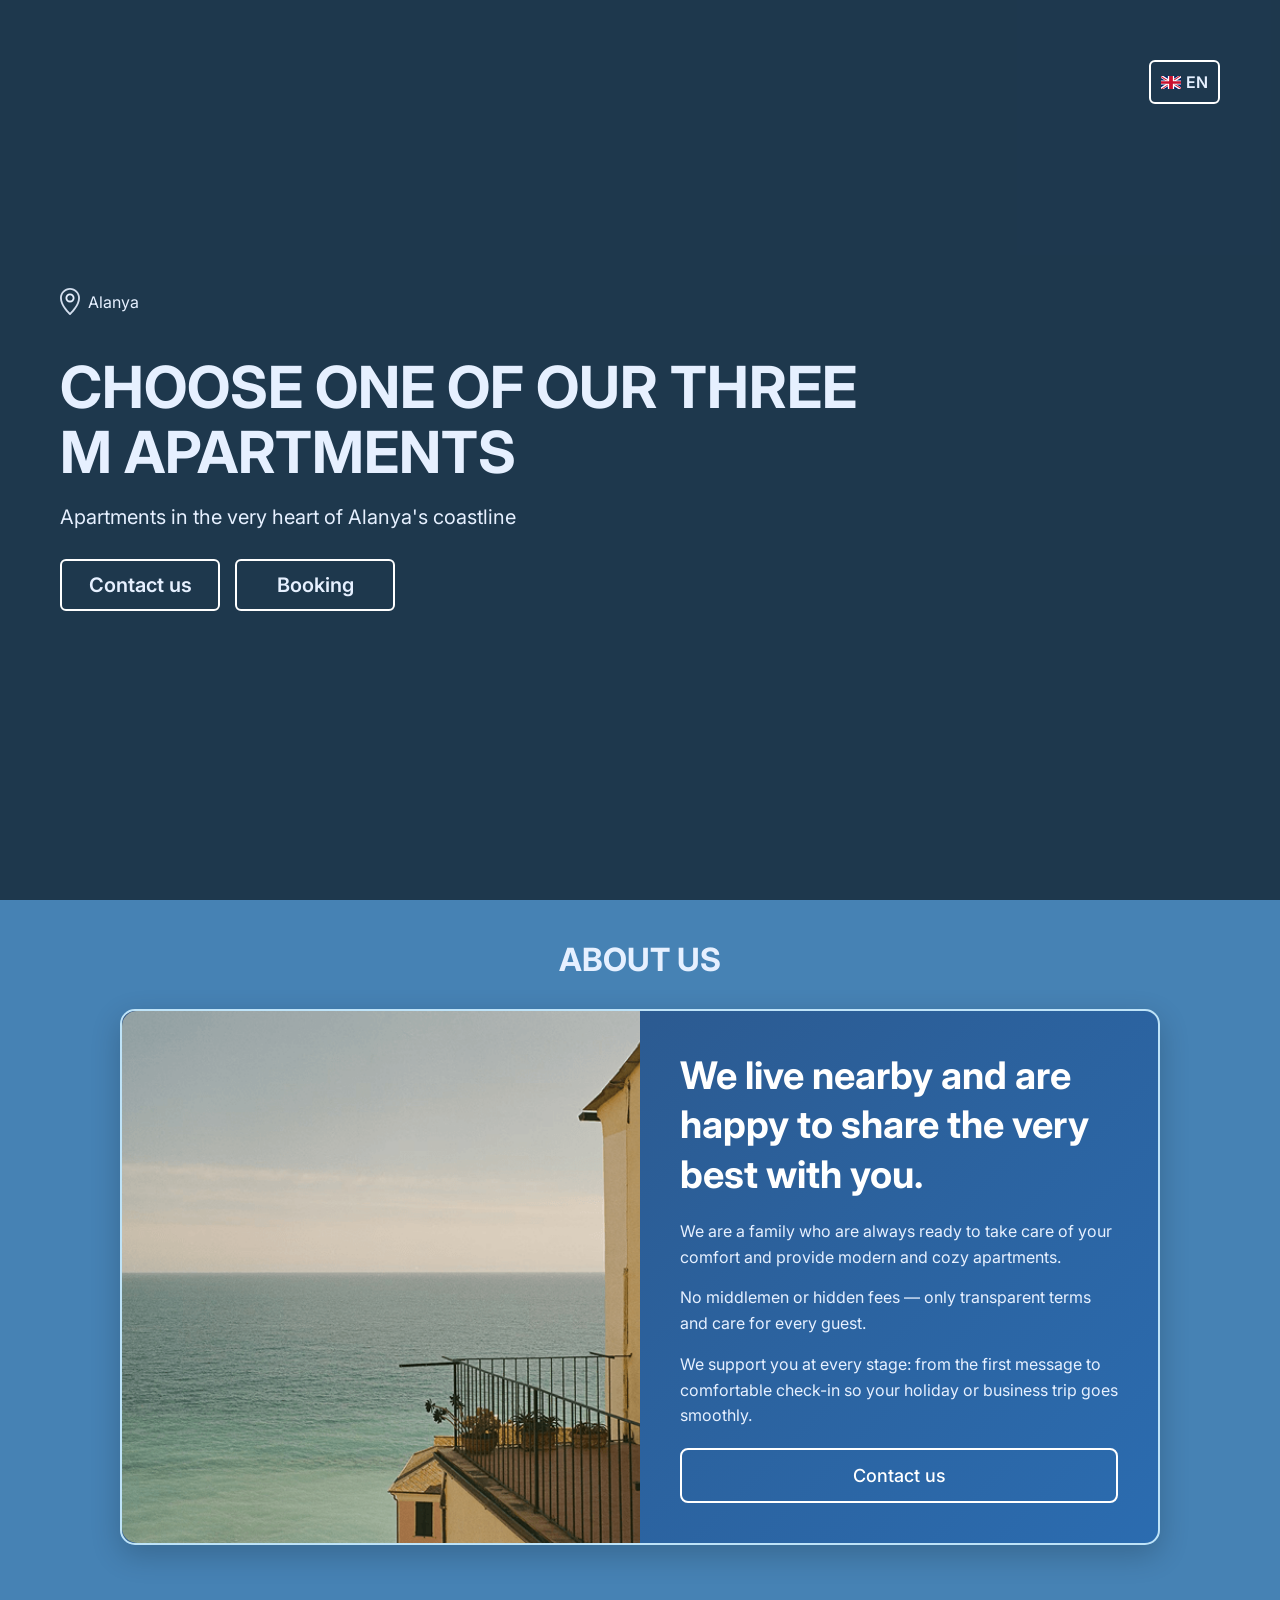
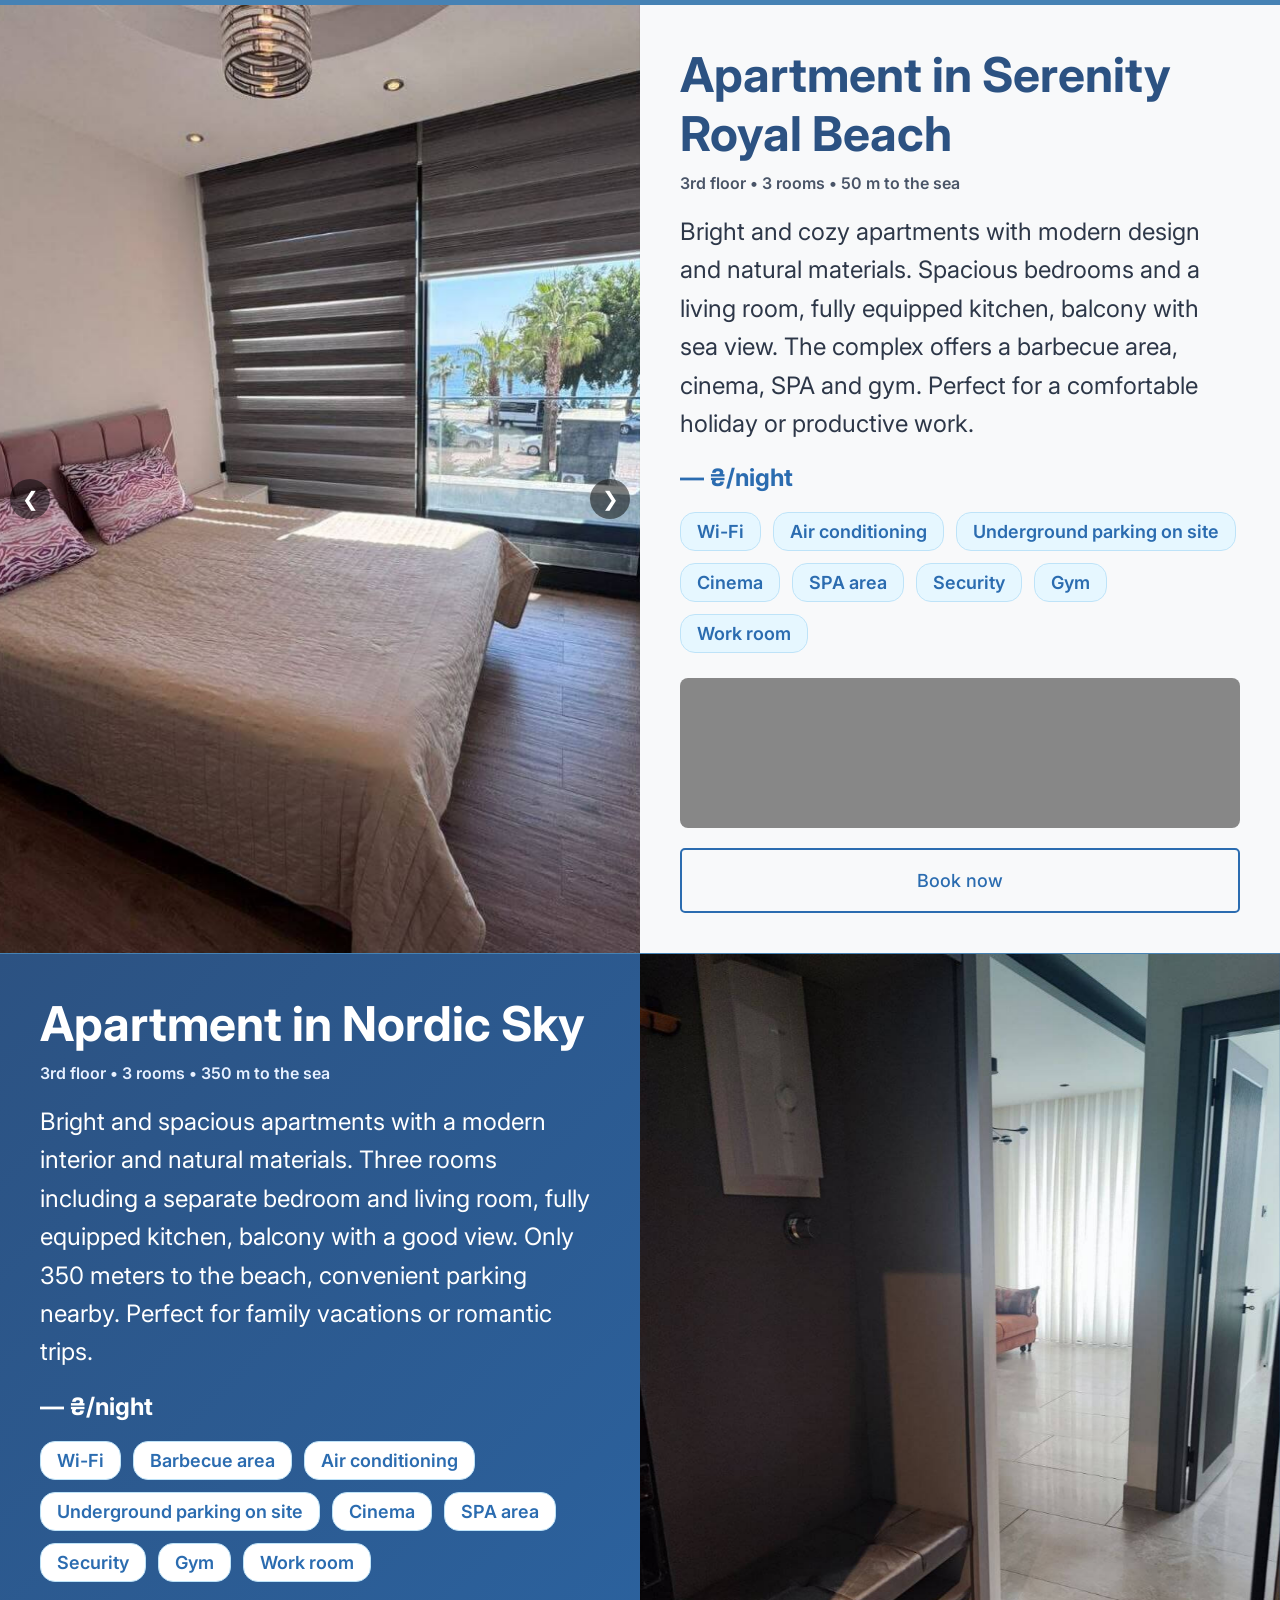
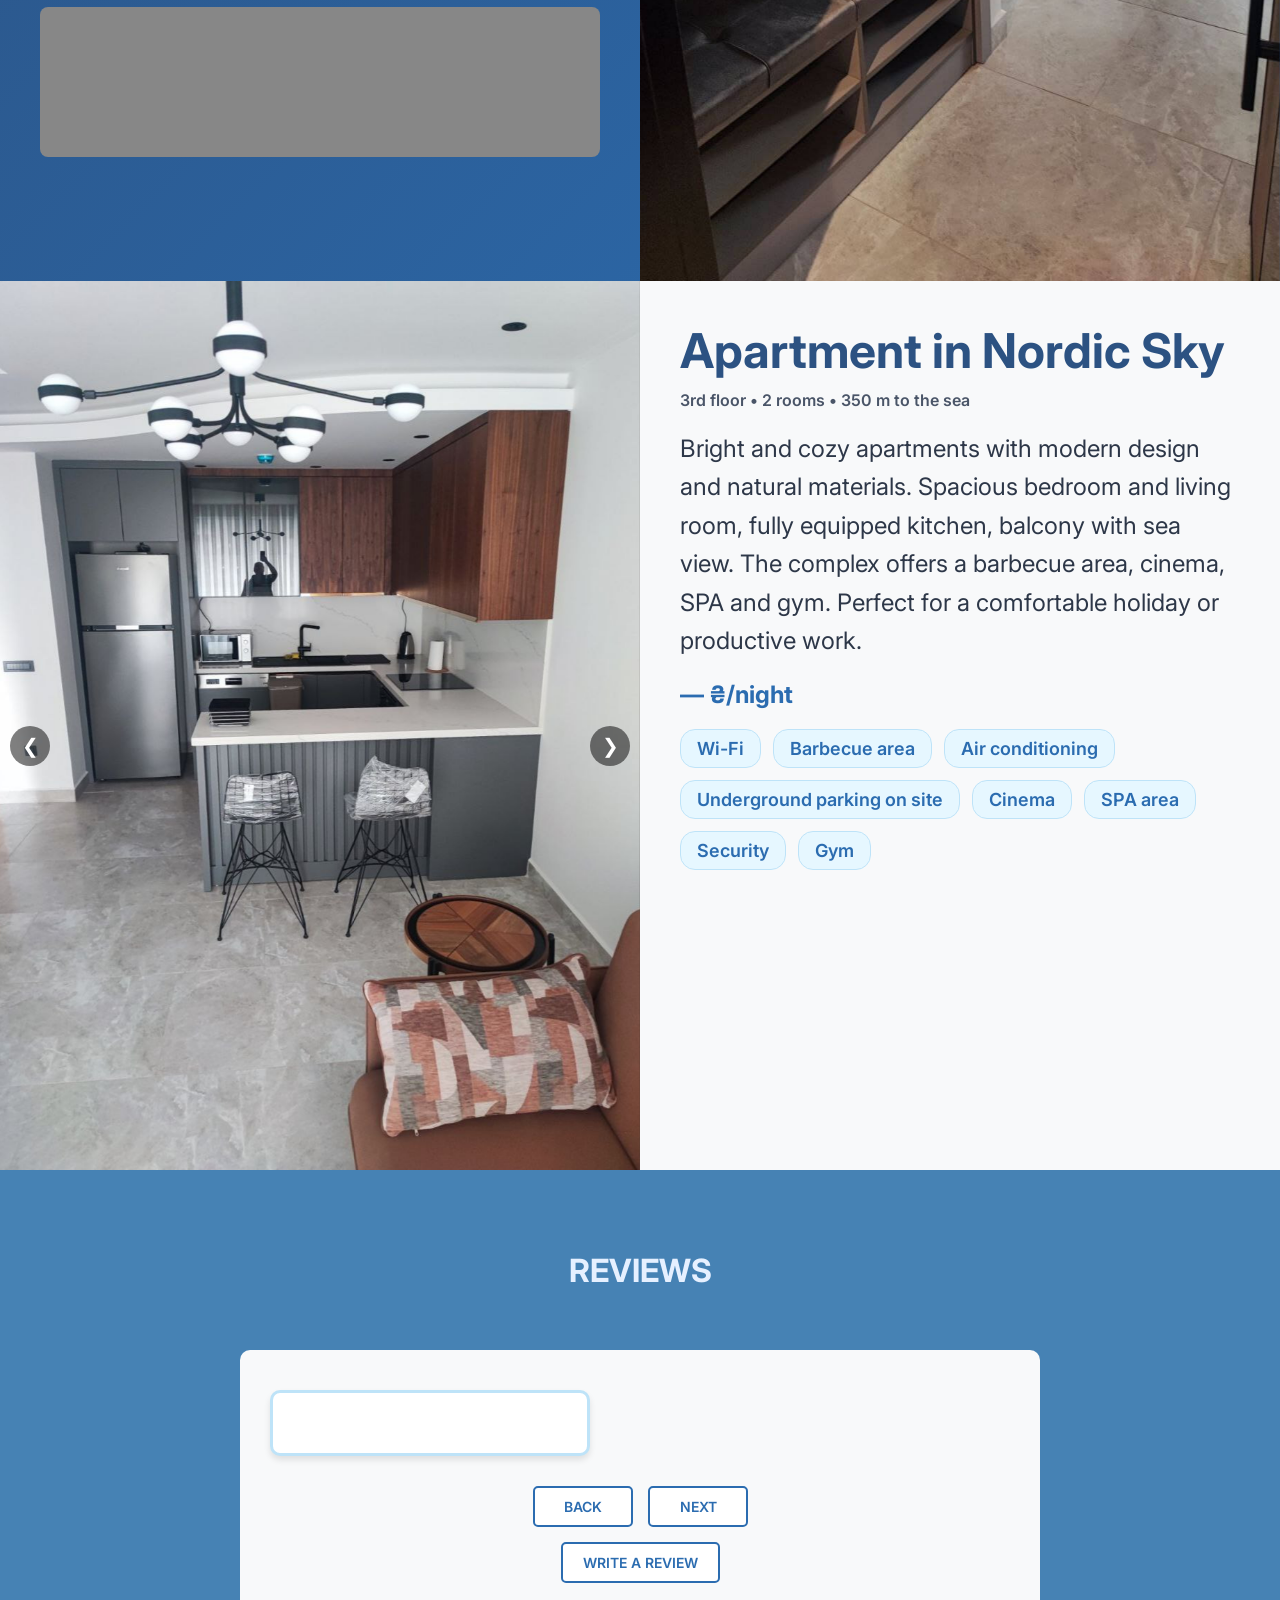
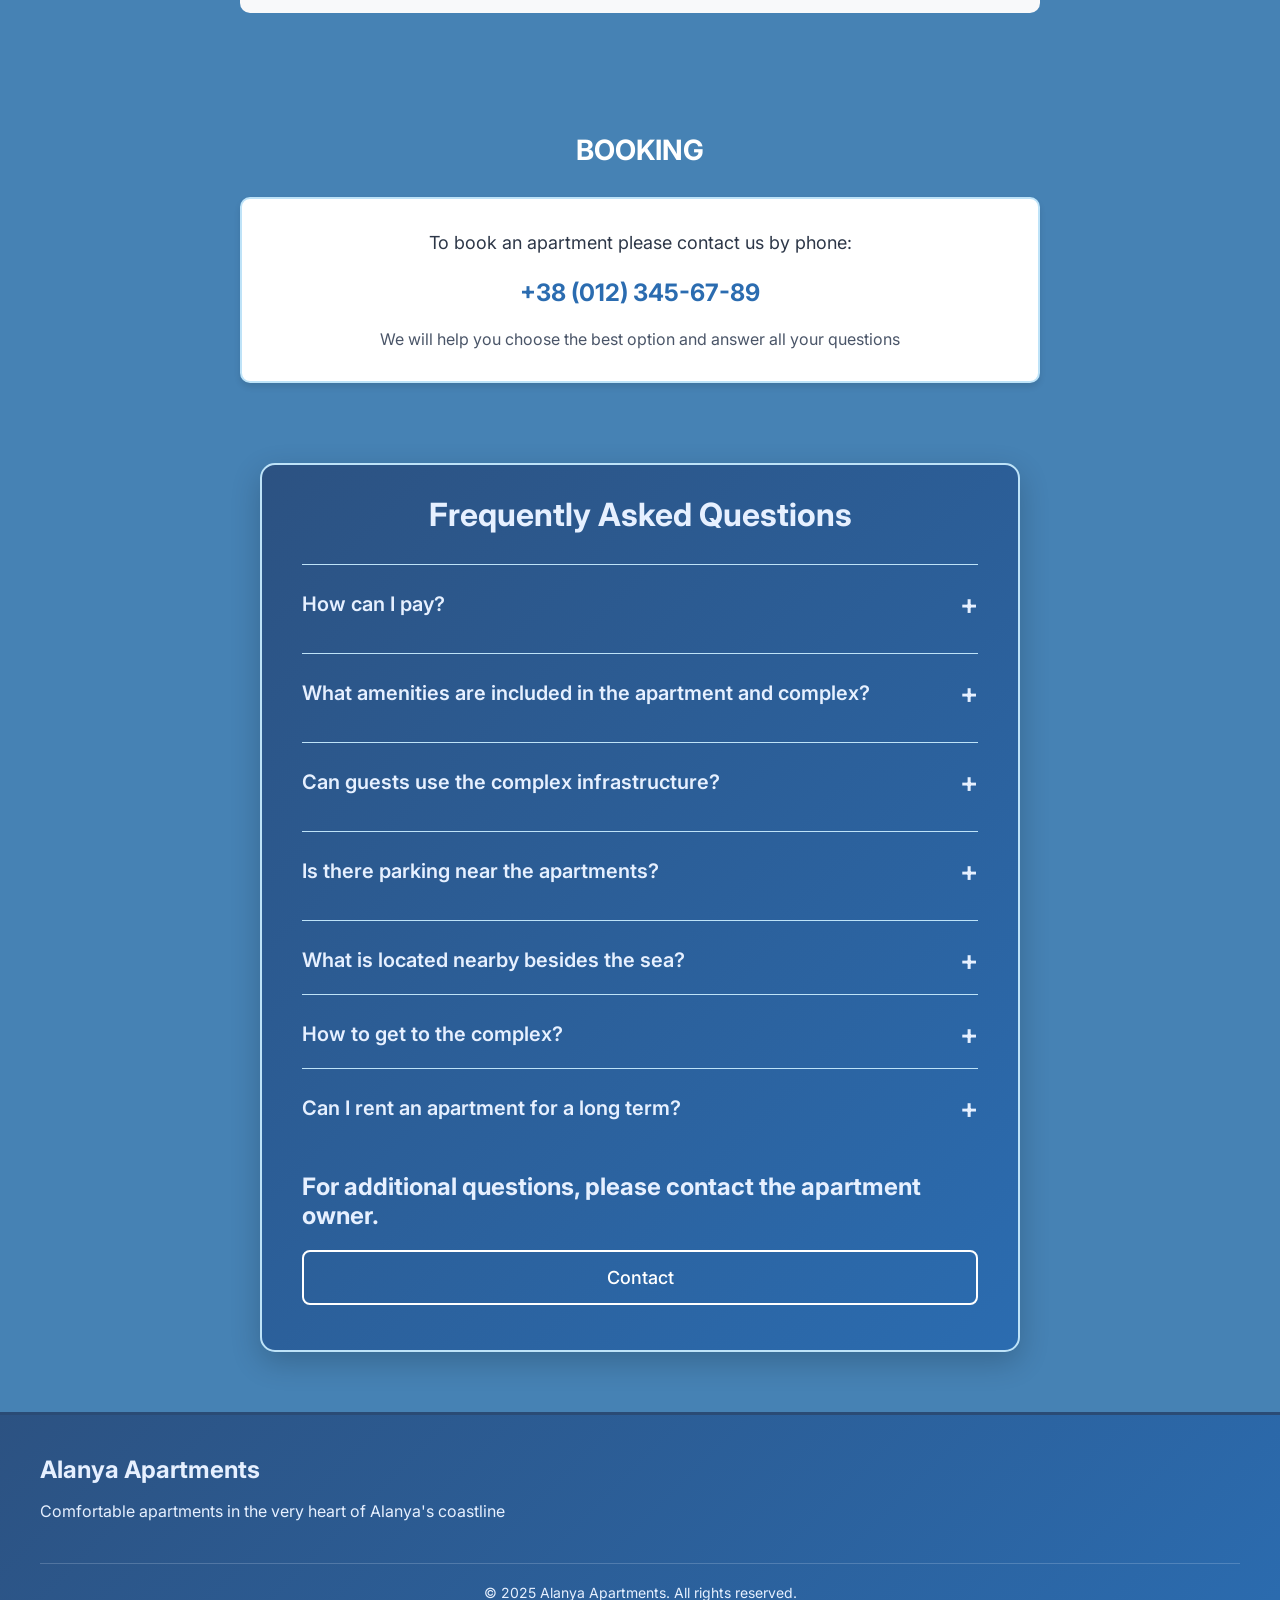
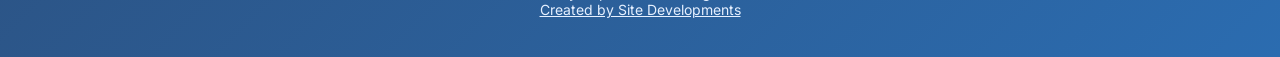
==== commit e7f5a371: "Add files via upload" ====
--- a/index.html
+++ b/index.html
@@ -1,692 +1,788 @@
-<!DOCTYPE html>
-<html lang="en">
-
-<head>
-  <meta charset="UTF-8">
-  <meta name="viewport" content="width=device-width, initial-scale=1.0">
-  <meta name="description" content="Rent comfortable apartments in the heart of Alanya.">
-  <link rel="stylesheet" href="style.css">
-  <title>Apartments Alanya</title>
-  <link rel="preconnect" href="https://fonts.googleapis.com">
-  <link rel="preconnect" href="https://fonts.gstatic.com" crossorigin>
-  <link
-    href="https://fonts.googleapis.com/css2?family=Inter:ital,opsz,wght@0,14..32,100..900;1,14..32,100..900&family=Noto+Serif:ital,wght@0,100..900;1,100..900&display=swap"
-    rel="stylesheet">
-
-  <link rel="stylesheet" href="./animations.css">
-
-
-  <!-- ===== Animations (inline, can be moved to animations.css) ===== -->
-  <style>
-    /* ----------------------------
-       General: simple side entrance animations
-       ---------------------------- */
-    .animate-side {
-      opacity: 0;
-      transition: transform 400ms cubic-bezier(.2,.9,.3,1), opacity 600ms ease;
-      will-change: transform, opacity;
-    }
-
-    /* start positions (added dynamically via classes) */
-    .animate-side.from-right { transform: translateX(50px); }
-    .animate-side.from-left { transform: translateX(-50px); }
-
-    /* visible */
-    .animate-side.visible {
-      opacity: 1;
-      transform: translateX(0);
-    }
-
-    /* Child elements — also enter slightly from the side (configured by data-direction) */
-    .animate-child {
-      opacity: 0;
-      transition: transform 480ms cubic-bezier(.2,.9,.3,1), opacity 480ms ease;
-      will-change: transform, opacity;
-    }
-
-    .animate-child[data-direction="right"] { transform: translateX(30px); }
-    .animate-child[data-direction="left"] { transform: translateX(-30px); }
-
-    .animate-child.visible {
-      opacity: 1;
-      transform: translateX(0);
-    }
-
-    /* faster/slower modifiers */
-    .animate-fast { transition-duration: 480ms !important; }
-    .animate-slow { transition-duration: 900ms !important; }
-
-    /* reduced motion */
-    @media (prefers-reduced-motion: reduce) {
-      .animate-side, .animate-child {
-        transition: none !important;
-        transform: none !important;
-        opacity: 1 !important;
-      }
-    }
-
-    /* Booking section styles */
-    .quick-booking {
-      padding: 40px 20px;
-      display: flex;
-      justify-content: center;
-      border-radius: 10px;
-      margin: 40px 20px;
-
-    }
-
-    .qb-container {
-      width: 100%;
-      max-width: 800px;
-      text-align: center;
-
-    }
-
-    .qb-container h2 {
-      color: #ffffff;
-      font-size: 28px;
-      font-weight: 700;
-      margin-bottom: 30px;
-    }
-
-    .booking-contact {
-      background: #ffffff;
-      border-radius: 10px;
-      padding: 30px 20px;
-      border: 2px solid #bee3f8;
-      box-shadow: 0 4px 6px rgba(0, 0, 0, 0.1);
-    }
-
-    .booking-text {
-      color: #2d3748;
-      font-size: 18px;
-      font-weight: 400;
-      margin-bottom: 20px;
-      line-height: 1.6;
-    }
-
-    .booking-phone {
-      color: #2b6cb0;
-      font-size: 24px;
-      font-weight: 700;
-      text-decoration: none;
-      display: block;
-      margin-bottom: 20px;
-      transition: color 0.3s ease;
-    }
-
-    .booking-phone:hover {
-      color: #2c5282;
-    }
-
-    .booking-note {
-      color: #4a5568;
-      font-size: 16px;
-      font-weight: 400;
-      line-height: 1.5;
-    }
-
-    /* Responsive booking section */
-    @media (max-width: 768px) {
-      .quick-booking {
-        margin: 20px 10px;
-        padding: 20px 10px;
-      }
-
-      .qb-container h2 {
-        font-size: 24px;
-      }
-
-      .booking-text {
-        font-size: 16px;
-      }
-
-      .booking-phone {
-        font-size: 20px;
-      }
-
-      .booking-note {
-        font-size: 14px;
-      }
-    }
-  </style>
-</head>
-
-<body>
-
-    <script>
-
-        if ('IntersectionObserver' in window) {
-  const mapIO = new IntersectionObserver((entries, obs) => {
-    entries.forEach(e => {
-      if (e.isIntersecting) {
-        e.target.src = e.target.dataset.src;
-        obs.unobserve(e.target);
-      }
-    });
-  }, {rootMargin: '200px'});
-  document.querySelectorAll('iframe[data-src]').forEach(el => mapIO.observe(el));
-} else {
-  // fallback
-  document.querySelectorAll('iframe[data-src]').forEach(el => el.src = el.dataset.src);
-}
-
-
-        // Typewriter effect
-function initTypewriter() {
-  const words = ["ATTRACTIVE", "MODERN", "COMFORTABLE", "STYLISH", "CONVENIENT", "SPACIOUS", "ELEGANT"];
-  const wordSpan = document.querySelector(".word");
-
-  let wordIndex = 0;
-  let charIndex = 0;
-  let deleting = false;
-  let delay = 100;
-
-  function type() {
-    const currentWord = words[wordIndex];
-
-    if (!deleting) {
-      wordSpan.textContent = currentWord.slice(0, charIndex + 1);
-      charIndex++;
-
-      if (charIndex === currentWord.length) {
-        deleting = true;
-        setTimeout(type, 1000);
-        return;
-      }
-    } else {
-      wordSpan.textContent = currentWord.slice(0, charIndex - 1);
-      charIndex--;
-
-      if (charIndex === 0) {
-        deleting = false;
-        wordIndex = (wordIndex + 1) % words.length;
-      }
-    }
-
-    setTimeout(type, deleting ? 50 : delay);
-  }
-
-  type();
-}
-    </script>
-
-  <!-- ====== HEADER ====== -->
-  <header class="header" id="hero" data-animate>
-    <!-- video background: replace with your file -->
-    <video class="background-video" autoplay muted loop playsinline>
-      <source src="./img/headerBG.mp4" type="video/mp4">
-      <!-- fallback: users without video will see the image (JS sets class) -->
-    </video>
-
-    <!-- overlay -->
-    <div class="overlay" aria-hidden="true"></div>
-
-    <!-- fallback image (if needed) -->
-    <div class="video-fallback" aria-hidden="true"></div>
-
-    <!-- Content above the video -->
-    <div class="headerLang">
-      <div class="selectedLang">
-        <img src="./img/gb.svg" alt="Flag">
-        <p>EN</p>
-      </div>
-      <ul class="langDropdown">
-        <li>
-          <a href="./index.html">
-            <img src="./img/gb.svg" alt="English flag">
-            <p>EN</p>
-          </a>
-        </li>
-        <li>
-          <a href="./indexUA.html">
-            <img src="./img/ua.svg" alt="Ukrainian flag">
-            <p>UA</p>
-          </a>
-        </li>
-        <li>
-          <a href="./indexTR.html">
-          <img src="./img/tr.svg" alt="Turkish flag">
-          <p>TR</p>
-          </a>
-        </li>
-          <li>
-            <a href="./indexCZ.html">
-              <img src="./img/cz.svg" alt="Czech flag">
-              <p>CZ</p>
-            </a>
-        </li>
-          <li>
-            <a href="./indexRU.html">
-              <img src="./img/ru.svg" alt="Russian flag">
-              <p>RU</p>
-            </a>
-        </li>
-      </ul>
-    </div>
-    <div class="header-content" data-animate>
-
-      <ul class="location" aria-hidden="false">
-        <li><img src="./img/location.svg" alt="Location"></li>
-        <li>
-          <p>Alanya</p>
-        </li>
-      </ul>
-
-      <h1 class="headerMainText">
-        CHOOSE ONE OF OUR THREE <br>
-        <span class="word" aria-live="polite"></span> APARTMENTS
-      </h1>
-
-      <h2 class="headerSubText">Apartments in the very heart of Alanya's coastline</h2>
-
-      <div class="headerButtons">
-        <!-- updated: calls scrollToSection -->
-        <button class="btn" onclick="scrollToSection('quick-booking')">Contact us</button>
-        <button class="btn" onclick="scrollToSection('quick-booking')">Booking</button>
-      </div>
-    </div>
-  </header>
-
-  <!-- ====== ABOUT ====== -->
-  <section class="about" data-animate>
-    <h2 class="aboutText">
-      ABOUT US
-    </h2>
-    <div class="aboutContent">
-      <img class="aboutIMG" src="./img/aboutApartament.png" alt="">
-      <div class="aboutDiscrubtionContent">
-        <h2 class="aboutSubText">
-          We live nearby and are happy
-          to share the very best with you.
-        </h2>
-        <ul class="aboutDiscrubtionList">
-          <p class="aboutDiscrubtion">
-            We are a family who are always ready to take care of your comfort and provide modern and cozy apartments.
-           </p>
-          <p class="aboutDiscrubtion">
-            No middlemen or hidden fees — only transparent terms and care for every guest.
-          </p>
-          <p class="aboutDiscrubtion">
-            We support you at every stage: from the first message to comfortable check-in so your holiday or business trip goes smoothly.
-          </p>
-        </ul>
-        <!-- updated: leads to contact section -->
-        <button class="aboutButton" onclick="scrollToSection('contact-callback')">
-          Contact us
-        </button>
-      </div>
-    </div>
-  </section>
-
-  <!-- ====== APARTMENT (1) ====== -->
-  <section class="apartament" data-animate>
-    <div class="apartamentSlider">
-      <button class="sliderBtn prev">&#10094;</button>
-      <div class="slides">
-        <img class="apartamentIMG active" src="./img/apartament1_1.jpg" alt="" loading="lazy">
-        <img class="apartamentIMG" src="./img/apartament1_2.jpg" alt="" loading="lazy">
-        <img class="apartamentIMG" src="./img/apartament1_3.jpg" alt="" loading="lazy">
-        <img class="apartamentIMG" src="./img/apartament1_4.jpg" alt="" loading="lazy">
-        <img class="apartamentIMG" src="./img/apartament1_5.jpg" alt="" loading="lazy">
-        <img class="apartamentIMG" src="./img/apartament1_6.jpg" alt="" loading="lazy">
-        <img class="apartamentIMG" src="./img/apartament1_7.jpg" alt="" loading="lazy">
-        <img class="apartamentIMG" src="./img/apartament1_8.jpg" alt="" loading="lazy">
-        <img class="apartamentIMG" src="./img/apartament1_9.jpg" alt="" loading="lazy">
-        <img class="apartamentIMG" src="./img/apartament1_10.jpg" alt="" loading="lazy">
-        <img class="apartamentIMG" src="./img/apartament1_11.jpg" alt="" loading="lazy">
-        <img class="apartamentIMG" src="./img/apartament1_12.jpg" alt="" loading="lazy">
-        <img class="apartamentIMG" src="./img/apartament1_13.jpg" alt="" loading="lazy">
-      </div>
-      <button class="sliderBtn next">&#10095;</button>
-    </div>
-
-    <div class="apartamentContent">
-      <h2 class="apartamentText">Apartment in Serenity Royal Beach</h2>
-      <p class="apartamentSubText">3 rooms • 50 m to the sea</p>
-      <p class="apartamentTex">
-Bright and cozy apartments with modern design and natural materials. Spacious bedrooms and a living room, fully equipped kitchen, balcony with sea view. The complex offers a barbecue area, cinema, SPA and gym. Perfect for a comfortable holiday or productive work.
-      </p>
-      <h2 class="apartamentPrice" data-apartment="1"><span>—</span> ₴/night</h2>
-      <ul class="apartamentAdvantages">
-        <li class="apartamentAdvantagesItem">Wi-Fi</li>
-        <li class="apartamentAdvantagesItem">Air conditioning</li>
-        <li class="apartamentAdvantagesItem">Underground parking on site</li>
-        <li class="apartamentAdvantagesItem">Cinema</li>
-                <li class="apartamentAdvantagesItem">SPA area</li>
-                        <li class="apartamentAdvantagesItem">Security</li>
-                        <li class="apartamentAdvantagesItem">Gym</li>        
-                        <li class="apartamentAdvantagesItem">Work room</li>
-      </ul>
-      <iframe class="map" src="https://www.google.com/maps/embed?pb=!1m18!1m12!1m3!1d8139.860436794304!2d32.04069893885478!3d36.53328267371921!2m3!1f0!2f0!3f0!3m2!1i1024!2i768!4f13.1!3m3!1m2!1s0x14dc99c34fd67c41%3A0x459c3a65554cac9a!2sSerenity%20Royal%20Beach!5e0!3m2!1suk!2sua!4v1757622546157!5m2!1suk!2sua" style="border:0;" allowfullscreen="" loading="lazy" referrerpolicy="no-referrer-when-downgrade"></iframe>
-      <!-- updated: leads to booking -->
-      <button class="apartamentButton" onclick="scrollToSection('quick-booking')">Book now</button>
-    </div>
-  </section>
-
-  <!-- ====== APARTMENT (mobile/variants preserved) ====== -->
-  <section class="apartament1" data-animate>
-    <div class="apartamentSlider slidesPHONE">
-      <div class="slides">
-        <img class="apartamentIMG active" src="./img/apartament2_2.jpg" alt="" loading="lazy">
-        <img class="apartamentIMG" src="./img/apartament2_3.jpg" alt="" loading="lazy">
-        <img class="apartamentIMG" src="./img/apartament2_4.jpg" alt="" loading="lazy">
-        <img class="apartamentIMG" src="./img/apartament2_5.jpg" alt="" loading="lazy">
-        <img class="apartamentIMG" src="./img/apartament2_6.jpg" alt="" loading="lazy">
-        <img class="apartamentIMG" src="./img/apartament2_7.jpg" alt="" loading="lazy">
-        <img class="apartamentIMG" src="./img/apartament2_8.jpg" alt="" loading="lazy">
-        <img class="apartamentIMG" src="./img/apartament2_9.jpg" alt="" loading="lazy">
-        <img class="apartamentIMG" src="./img/apartament2_10.jpg" alt="" loading="lazy">
-        <img class="apartamentIMG" src="./img/apartament2_11.jpg" alt="" loading="lazy">
-      </div>
-      <button class="sliderBtn prev">&#10094;</button>
-      <button class="sliderBtn next">&#10095;</button>
-    </div>
-    <div class="apartamentContent1">
-      <h2 class="apartamentText1">Apartment in Nordic Sky</h2>
-      <p class="apartamentSubText1">3 rooms • 350 m to the sea</p>
-      <p class="apartamentTex1">Bright and spacious apartments with a modern interior and natural materials. Three rooms including a separate bedroom and living room, fully equipped kitchen, balcony with a good view. Only 350 meters to the beach, convenient parking nearby. Perfect for family vacations or romantic trips.</p>
-      <h2 class="apartamentPrice1" data-apartment="2"><span>—</span> ₴/night</h2>
-      <ul class="apartamentAdvantages1">
-        <li class="apartamentAdvantagesItem1">Wi-Fi</li>
-        <li class="apartamentAdvantagesItem1">Barbecue area</li>
-        <li class="apartamentAdvantagesItem1">Air conditioning</li>
-        <li class="apartamentAdvantagesItem1">Underground parking on site</li>
-        <li class="apartamentAdvantagesItem1">Cinema</li>
-                <li class="apartamentAdvantagesItem1">SPA area</li>
-                        <li class="apartamentAdvantagesItem1">Security</li>
-                        <li class="apartamentAdvantagesItem1">Gym</li>        
-                        <li class="apartamentAdvantagesItem1">Work room</li>
-      </ul>
-<iframe class="map" src="https://www.google.com/maps/embed?pb=!1m18!1m12!1m3!1d3206.1081898644106!2d32.049319276265926!3d36.527384172326244!2m3!1f0!2f0!3f0!3m2!1i1024!2i768!4f13.1!3m3!1m2!1s0x14dc9900172b4afb%3A0x8e767a22325dc1d9!2sNordic%20Sky!5e0!3m2!1suk!2sua!4v1757622619935!5m2!1suk!2sua" style="border:0;" allowfullscreen="" loading="lazy" referrerpolicy="no-referrer-when-downgrade"></iframe>
-      <!-- updated: leads to booking -->
-      <button class="apartamentButton1" onclick="scrollToSection('quick-booking')">Book now</button>
-    </div>
-    <div class="apartamentSlider slidesDESKT">
-      <div class="slides">
-        <img class="apartamentIMG active" src="./img/apartament2_2.jpg" alt="" loading="lazy">
-        <img class="apartamentIMG" src="./img/apartament2_3.jpg" alt="" loading="lazy">
-        <img class="apartamentIMG" src="./img/apartament2_4.jpg" alt="" loading="lazy">
-        <img class="apartamentIMG" src="./img/apartament2_5.jpg" alt="" loading="lazy">
-        <img class="apartamentIMG" src="./img/apartament2_6.jpg" alt="" loading="lazy">
-        <img class="apartamentIMG" src="./img/apartament2_7.jpg" alt="" loading="lazy">
-        <img class="apartamentIMG" src="./img/apartament2_8.jpg" alt="" loading="lazy">
-        <img class="apartamentIMG" src="./img/apartament2_9.jpg" alt="" loading="lazy">
-        <img class="apartamentIMG" src="./img/apartament2_10.jpg" alt="" loading="lazy">
-        <img class="apartamentIMG" src="./img/apartament2_11.jpg" alt="" loading="lazy">
-      </div>
-      <button class="sliderBtn prev">&#10094;</button>
-      <button class="sliderBtn next">&#10095;</button>
-    </div>
-  </section>
-
-  <!-- ====== APARTMENT (duplicate kept) ====== -->
-  <section class="apartament" data-animate>
-    <div class="apartamentSlider">
-      <button class="sliderBtn prev">&#10094;</button>
-      <div class="slides">
-
-        <img class="apartamentIMG active" src="./img/apartament3_1.png" alt="" loading="lazy">
-        <img class="apartamentIMG" src="./img/apartament3_2.png" alt="" loading="lazy">
-        <img class="apartamentIMG" src="./img/apartament3_3.png" alt="" loading="lazy">
-        <img class="apartamentIMG" src="./img/apartament3_4.png" alt="" loading="lazy">
-        <img class="apartamentIMG" src="./img/apartament3_5.png" alt="" loading="lazy">
-        <img class="apartamentIMG" src="./img/apartament3_6.png" alt="" loading="lazy">
-                <img class="apartamentIMG" src="./img/apartament3_7.png" alt="" loading="lazy">
-      </div>
-      <button class="sliderBtn next">&#10095;</button>
-    </div>
-
-    <div class="apartamentContent">
-      <h2 class="apartamentText">Apartment in Nordic Sky</h2>
-      <p class="apartamentSubText">2 rooms • 350 m to the sea</p>
-      <p class="apartamentTex">
-Bright and cozy apartments with modern design and natural materials. Spacious bedroom and living room, fully equipped kitchen, balcony with sea view. The complex offers a barbecue area, cinema, SPA and gym. Perfect for a comfortable holiday or productive work.
-      </p>
-      <h2 class="apartamentPrice" data-apartment="3"><span>—</span> ₴/night</h2>
-      <ul class="apartamentAdvantages">
-        <li class="apartamentAdvantagesItem">Wi-Fi</li>
-        <li class="apartamentAdvantagesItem">Barbecue area</li>
-        <li class="apartamentAdvantagesItem">Air conditioning</li>
-        <li class="apartamentAdvantagesItem">Underground parking on site</li>
-        <li class="apartamentAdvantagesItem">Cinema</li>
-                <li class="apartamentAdvantagesItem">SPA area</li>
-                        <li class="apartamentAdvantagesItem">Security</li>
-                        <li class="apartamentAdvantagesItem">Gym</li>        
-                        <li class="apartamentAdvantagesItem">Work room</li>
-      </ul>
-<iframe class="map" src="https://www.google.com/maps/embed?pb=!1m18!1m12!1m3!1d3206.1081898644106!2d32.049319276265926!3d36.527384172326244!2m3!1f0!2f0!3f0!3m2!1i1024!2i768!4f13.1!3m3!1m2!1s0x14dc9900172b4afb%3A0x8e767a22325dc1d9!2sNordic%20Sky!5e0!3m2!1suk!2sua!4v1757622619935!5m2!1suk!2sua" style="border:0;" allowfullscreen="" loading="lazy" referrerpolicy="no-referrer-when-downgrade"></iframe>
-      <!-- updated: leads to booking -->
-      <button class="apartamentButton" onclick="scrollToSection('quick-booking')">Book now</button>
-    </div>
-  </section>
-
-  <!-- ====== REVIEWS ====== -->
-  <section class="reviews" data-animate>
-    <h2 class="aboutText">REVIEWS</h2>
-    <div class="reviewsContent">
-      <div class="reviewsWrapper">
-        <ul class="reviewsList">
-          <li class="reviewsItem"></li>
-        </ul>
-      </div>
-      <div class="reviewsButtons">
-        <button id="prevBtn">BACK</button>
-        <button id="nextBtn">NEXT</button>
-      </div>
-    </div>
-  </section>
-
-  <!-- ====== CONTACT FOR BOOKING ====== -->
-  <section id="quick-booking" class="quick-booking" aria-labelledby="qb-title" data-animate>
-    <div class="qb-container">
-      <h2 id="qb-title">BOOKING</h2>
-
-      <div class="booking-contact">
-        <p class="booking-text">To book an apartment please contact us by phone:</p>
-        <a href="tel:+380123456789" class="booking-phone">+38 (012) 345-67-89</a>
-        <p class="booking-note">We will help you choose the best option and answer all your questions</p>
-      </div>
-
-    </div>
-  </section>
-
-  <!-- ====== FAQ ====== -->
-  <section id="faq" class="faq" aria-labelledby="faq-title" data-animate>
-    <div class="faq-wrap">
-      <h2 id="faq-title" class="faq-title">Frequently Asked Questions</h2>
-      <div class="faq-item">
-        <button class="faq-question" aria-expanded="false" aria-controls="faq1-answer" id="faq1">
-          How can I pay? <span class="faq-toggle">+</span>
-        </button>
-        <div class="faq-answer" id="faq1-answer" role="region" aria-labelledby="faq1" >
-          After confirming the booking we will provide you with several convenient payment methods. Cash payment to our representative on arrival is also possible. A refundable security deposit of 500 € is required in any case.
-        </div>
-      </div>
-      <div class="faq-item">
-        <button class="faq-question" aria-expanded="false" aria-controls="faq2-answer" id="faq2">
-          What amenities are included in the apartment and complex? <span class="faq-toggle">+</span>
-        </button>
-        <div class="faq-answer" id="faq2-answer" role="region" aria-labelledby="faq2" >
-          Each apartment is fully equipped with everything needed for a comfortable stay: TV, fridge, iron, dishwasher, washing machine, full set of dishes, air conditioners in every room, and underfloor heating in bathrooms (in apartment #1 — underfloor heating across the whole area). Shared internet is available on the complex grounds. For your leisure there are indoor and outdoor pools, sauna, hammam, Roman bath, cinema and a fitness room.
-        </div>
-      </div>
-      <div class="faq-item">
-        <button class="faq-question" aria-expanded="false" aria-controls="faq3-answer" id="faq3">
-          Can guests use the complex infrastructure? <span class="faq-toggle">+</span>
-        </button>
-        <div class="faq-answer" id="faq3-answer" role="region" aria-labelledby="faq3">
-          Yes, all infrastructure facilities are available to residents. Rules of use are posted on the information board at the entrance to block B where the apartments are located.
-<br>
-<br>
-Block A houses a table tennis and PlayStation.
-<br>
-<br>
-Block C contains saunas and a relaxation area.
-<br>
-<br>
-On the open territory — a court, barbecue area and a pool with slides.
-        </div>
-      </div>
-      <div class="faq-item">
-        <button class="faq-question" aria-expanded="false" aria-controls="faq4-answer" id="faq4">
-          Is there parking near the apartments? <span class="faq-toggle">+</span>
-        </button>
-        <div class="faq-answer" id="faq4-answer" role="region" aria-labelledby="faq4">
-          Yes, guest parking is available near the apartments.
-        </div>
-      </div>
-            <div class="faq-item">
-        <button class="faq-question" aria-expanded="false" aria-controls="faq5-answer" id="faq5">
-          What is located nearby besides the sea? <span class="faq-toggle">+</span>
-        </button>
-        <div class="faq-answer" id="faq5-answer" role="region" aria-labelledby="faq5">
-          The Dim-Çay river with a scenic promenade flows not far from the complex. Restaurants, shops and tourist spots are within walking distance. Local markets operate on Mondays and Thursdays. A modern 4-km promenade stretches from the beach to the center and is great for walking or taking the bus.
-        </div>
-            <div class="faq-item">
-        <button class="faq-question" aria-expanded="false" aria-controls="faq6-answer" id="faq6">
-          How to get to the complex? <span class="faq-toggle">+</span>
-        </button>
-        <div class="faq-answer" id="faq6-answer" role="region" aria-labelledby="faq6">
-          We organize transfers from Antalya and Alanya airports. Guests can choose between two options:
-
-          <br>
-            <br>
-Private transfer — 75–80 € per car (from Antalya).
-            <br>
-            <br>
-
-Group transfer — 15 € per person (from Antalya).
-Transfer price from Alanya airport will be lower — we will provide details separately.
-            <br>
-            <br>
-
-If you arrive with your own car or rent one, there is an underground parking included in the price of accommodation.
-        </div>
-      </div>
-      <h2 class="faqTex">For additional questions, please contact the apartment owner.</h2>
-      <a href="mailto:vsevolodivcenko68@gmail.com">
-          <button class="faqButton">Contact</button>
-      </a>
-    </div>
-  </section>
-
-  <!-- ====== FOOTER ====== -->
-  <footer class="footer" data-animate>
-    <div class="footer-container">
-      <div class="footer-content">
-        <div class="footer-section">
-          <h3>Apartments Alanya</h3>
-          <p>Comfortable apartments in the very heart of Alanya's coastline</p>
-        </div>
-      </div>
-
-      <div class="footer-bottom">
-        <p>&copy; 2025 Apartments Alanya. All rights reserved.</p>
-      </div>
-    </div>
-  </footer>
-
-  <!-- ====== Animation JS (IntersectionObserver + alternate left/right + faster cascade) ====== -->
-  <script>
-    (function () {
-      const elements = Array.from(document.querySelectorAll('[data-animate]'));
-      if (!elements.length) return;
-
-      const observerOptions = {
-        root: null,
-        rootMargin: '0px 0px -10% 0px',
-        threshold: 0.06
-      };
-
-      // Base delay between sections (smaller -> faster cascade)
-      const baseDelay = 30; // ms
-
-      const io = new IntersectionObserver((entries, obs) => {
-        entries.forEach(entry => {
-          if (!entry.isIntersecting) return;
-          const el = entry.target;
-          const idx = elements.indexOf(el);
-          // alternate: even indexes (0,2,4...) from right, odd — from left
-          const direction = (idx % 2 === 0) ? 'right' : 'left';
-
-          // add starting class for position
-          el.classList.add('animate-side', `from-${direction}`);
-
-          // add data-direction for children to sync entrance
-          const children = el.querySelectorAll('h1,h2,h3,p,img,button,li,select,input,textarea,.slides,.apartamentContent > * , .qb-container > * , .contact-card > *');
-          children.forEach(child => {
-            child.classList.add('animate-child');
-            child.setAttribute('data-direction', direction);
-          });
-
-          // show section with a small delay depending on index
-          const delay = idx * baseDelay;
-          setTimeout(() => {
-            el.classList.add('visible');
-          }, delay);
-
-          // cascade children
-          children.forEach((child, cIdx) => {
-            const childDelay = delay + 60 + (cIdx * 45);
-            setTimeout(() => {
-              child.classList.add('visible');
-            }, childDelay);
-          });
-
-          obs.unobserve(el);
-        });
-      }, observerOptions);
-
-      elements.forEach((el, i) => {
-        const dir = (i % 2 === 0) ? 'right' : 'left';
-        if (!el.classList.contains('animate-side')) {
-          el.classList.add('animate-side', `from-${dir}`);
-        }
-        io.observe(el);
-      });
-
-      window.addEventListener('load', () => {
-        elements.forEach((el, idx) => {
-          const rect = el.getBoundingClientRect();
-          if (rect.top < window.innerHeight - 100) {
-            const dir = (idx % 2 === 0) ? 'right' : 'left';
-            el.classList.add('animate-side', `from-${dir}`);
-            const children = el.querySelectorAll('h1,h2,h3,p,img,button,li,select,input,textarea,.slides,.apartamentContent > * , .qb-container > * , .contact-card > *');
-            children.forEach(child => {
-              child.classList.add('animate-child');
-              child.setAttribute('data-direction', dir);
-            });
-            const delay = idx * baseDelay;
-            setTimeout(() => el.classList.add('visible'), delay);
-            children.forEach((child, cIdx) => {
-              setTimeout(() => child.classList.add('visible'), delay + 60 + (cIdx * 45));
-            });
-          }
-        });
-      });
-    })();
-  </script>
-
-  <!-- Smooth scroll helper -->
-  <script>
-    function scrollToSection(id) {
-      try {
-        const el = document.getElementById(id);
-        if (el) {
-          el.scrollIntoView({ behavior: 'smooth', block: 'start' });
-        } else {
-          location.href = '#' + id;
-        }
-      } catch (e) {
-        location.href = '#' + id;
-      }
-    }
-  </script>
-
-  <!-- external script connection (keep your script.js) -->
-  <script src="./script.js"></script>
-  <script>document.addEventListener('DOMContentLoaded', initTypewriter);</script>
-</body>
-
+<!DOCTYPE html>
+<html lang="en">
+
+<head>
+  <meta charset="UTF-8">
+  <meta name="viewport" content="width=device-width, initial-scale=1.0">
+  <meta name="description" content="Rent comfortable apartments in the heart of Alanya.">
+  <link rel="stylesheet" href="style.css">
+  <title>Apartments Alanya</title>
+  <link rel="preconnect" href="https://fonts.googleapis.com">
+  <link rel="preconnect" href="https://fonts.gstatic.com" crossorigin>
+  <link
+    href="https://fonts.googleapis.com/css2?family=Inter:ital,opsz,wght@0,14..32,100..900;1,14..32,100..900&family=Noto+Serif:ital,wght@0,100..900;1,100..900&display=swap"
+    rel="stylesheet">
+
+  <link rel="stylesheet" href="./animations.css">
+
+
+  <!-- ===== Animations (inline, can be moved to animations.css) ===== -->
+  <style>
+    /* ----------------------------
+       General: simple side entrance animations
+       ---------------------------- */
+    .animate-side {
+      opacity: 0;
+      transition: transform 400ms cubic-bezier(.2,.9,.3,1), opacity 600ms ease;
+      will-change: transform, opacity;
+    }
+
+    /* start positions (added dynamically via classes) */
+    .animate-side.from-right { transform: translateX(50px); }
+    .animate-side.from-left { transform: translateX(-50px); }
+
+    /* visible */
+    .animate-side.visible {
+      opacity: 1;
+      transform: translateX(0);
+    }
+
+    /* Child elements — also enter slightly from the side (configured by data-direction) */
+    .animate-child {
+      opacity: 0;
+      transition: transform 480ms cubic-bezier(.2,.9,.3,1), opacity 480ms ease;
+      will-change: transform, opacity;
+    }
+
+    .animate-child[data-direction="right"] { transform: translateX(30px); }
+    .animate-child[data-direction="left"] { transform: translateX(-30px); }
+
+    .animate-child.visible {
+      opacity: 1;
+      transform: translateX(0);
+    }
+
+    /* faster/slower modifiers */
+    .animate-fast { transition-duration: 480ms !important; }
+    .animate-slow { transition-duration: 900ms !important; }
+
+    /* reduced motion */
+    @media (prefers-reduced-motion: reduce) {
+      .animate-side, .animate-child {
+        transition: none !important;
+        transform: none !important;
+        opacity: 1 !important;
+      }
+    }
+
+    /* Booking section styles */
+    .quick-booking {
+      padding: 40px 20px;
+      display: flex;
+      justify-content: center;
+      border-radius: 10px;
+      margin: 40px 20px;
+
+    }
+
+    .qb-container {
+      width: 100%;
+      max-width: 800px;
+      text-align: center;
+
+    }
+
+    .qb-container h2 {
+      color: #ffffff;
+      font-size: 28px;
+      font-weight: 700;
+      margin-bottom: 30px;
+    }
+
+    .booking-contact {
+      background: #ffffff;
+      border-radius: 10px;
+      padding: 30px 20px;
+      border: 2px solid #bee3f8;
+      box-shadow: 0 4px 6px rgba(0, 0, 0, 0.1);
+    }
+
+    .booking-text {
+      color: #2d3748;
+      font-size: 18px;
+      font-weight: 400;
+      margin-bottom: 20px;
+      line-height: 1.6;
+    }
+
+    .booking-phone {
+      color: #2b6cb0;
+      font-size: 24px;
+      font-weight: 700;
+      text-decoration: none;
+      display: block;
+      margin-bottom: 20px;
+      transition: color 0.3s ease;
+    }
+
+    .booking-phone:hover {
+      color: #2c5282;
+    }
+
+    .booking-note {
+      color: #4a5568;
+      font-size: 16px;
+      font-weight: 400;
+      line-height: 1.5;
+    }
+
+    /* Responsive booking section */
+    @media (max-width: 768px) {
+      .quick-booking {
+        margin: 20px 10px;
+        padding: 20px 10px;
+      }
+
+      .qb-container h2 {
+        font-size: 24px;
+      }
+
+      .booking-text {
+        font-size: 16px;
+      }
+
+      .booking-phone {
+        font-size: 20px;
+      }
+
+      .booking-note {
+        font-size: 14px;
+      }
+    }
+  </style>
+</head>
+
+<body>
+
+    <script>
+
+        if ('IntersectionObserver' in window) {
+  const mapIO = new IntersectionObserver((entries, obs) => {
+    entries.forEach(e => {
+      if (e.isIntersecting) {
+        e.target.src = e.target.dataset.src;
+        obs.unobserve(e.target);
+      }
+    });
+  }, {rootMargin: '200px'});
+  document.querySelectorAll('iframe[data-src]').forEach(el => mapIO.observe(el));
+} else {
+  // fallback
+  document.querySelectorAll('iframe[data-src]').forEach(el => el.src = el.dataset.src);
+}
+
+
+        // Typewriter effect
+function initTypewriter() {
+  const words = ["ATTRACTIVE", "MODERN", "COMFORTABLE", "STYLISH", "CONVENIENT", "SPACIOUS", "ELEGANT"];
+  const wordSpan = document.querySelector(".word");
+
+  let wordIndex = 0;
+  let charIndex = 0;
+  let deleting = false;
+  let delay = 100;
+
+  function type() {
+    const currentWord = words[wordIndex];
+
+    if (!deleting) {
+      wordSpan.textContent = currentWord.slice(0, charIndex + 1);
+      charIndex++;
+
+      if (charIndex === currentWord.length) {
+        deleting = true;
+        setTimeout(type, 1000);
+        return;
+      }
+    } else {
+      wordSpan.textContent = currentWord.slice(0, charIndex - 1);
+      charIndex--;
+
+      if (charIndex === 0) {
+        deleting = false;
+        wordIndex = (wordIndex + 1) % words.length;
+      }
+    }
+
+    setTimeout(type, deleting ? 50 : delay);
+  }
+
+  type();
+}
+    </script>
+
+  <!-- ====== HEADER ====== -->
+  <header class="header" id="hero" data-animate>
+    <!-- video background: replace with your file -->
+    <video class="background-video" autoplay muted loop playsinline>
+      <source src="./img/headerBG.mp4" type="video/mp4">
+      <!-- fallback: users without video will see the image (JS sets class) -->
+    </video>
+
+    <!-- overlay -->
+    <div class="overlay" aria-hidden="true"></div>
+
+    <!-- fallback image (if needed) -->
+    <div class="video-fallback" aria-hidden="true"></div>
+
+    <!-- Content above the video -->
+    <div class="headerLang">
+      <div class="selectedLang">
+        <img src="./img/gb.svg" alt="Flag">
+        <p>EN</p>
+      </div>
+      <ul class="langDropdown">
+        <li>
+          <a href="./index.html">
+            <img src="./img/gb.svg" alt="English flag">
+            <p>EN</p>
+          </a>
+        </li>
+        <li>
+          <a href="./indexUA.html">
+            <img src="./img/ua.svg" alt="Ukrainian flag">
+            <p>UA</p>
+          </a>
+        </li>
+        <li>
+          <a href="./indexTR.html">
+          <img src="./img/tr.svg" alt="Turkish flag">
+          <p>TR</p>
+          </a>
+        </li>
+          <li>
+            <a href="./indexCZ.html">
+              <img src="./img/cz.svg" alt="Czech flag">
+              <p>CZ</p>
+            </a>
+        </li>
+          <li>
+            <a href="./indexRU.html">
+              <img src="./img/ru.svg" alt="Russian flag">
+              <p>RU</p>
+            </a>
+        </li>
+      </ul>
+    </div>
+    <div class="header-content" data-animate>
+
+      <ul class="location" aria-hidden="false">
+        <li><img src="./img/location.svg" alt="Location"></li>
+        <li>
+          <p>Alanya</p>
+        </li>
+      </ul>
+
+      <h1 class="headerMainText">
+        CHOOSE ONE OF OUR THREE <br>
+        <span class="word" aria-live="polite"></span> APARTMENTS
+      </h1>
+
+      <h2 class="headerSubText">Apartments in the very heart of Alanya's coastline</h2>
+
+      <div class="headerButtons">
+        <!-- updated: calls scrollToSection -->
+        <button class="btn" onclick="scrollToSection('quick-booking')">Contact us</button>
+        <button class="btn" onclick="scrollToSection('quick-booking')">Booking</button>
+      </div>
+    </div>
+  </header>
+
+  <!-- ====== ABOUT ====== -->
+  <section class="about" data-animate>
+    <h2 class="aboutText">
+      ABOUT US
+    </h2>
+    <div class="aboutContent">
+      <img class="aboutIMG" src="./img/aboutApartament.png" alt="">
+      <div class="aboutDiscrubtionContent">
+        <h2 class="aboutSubText">
+          We live nearby and are happy
+          to share the very best with you.
+        </h2>
+        <ul class="aboutDiscrubtionList">
+          <p class="aboutDiscrubtion">
+            We are a family who are always ready to take care of your comfort and provide modern and cozy apartments.
+           </p>
+          <p class="aboutDiscrubtion">
+            No middlemen or hidden fees — only transparent terms and care for every guest.
+          </p>
+          <p class="aboutDiscrubtion">
+            We support you at every stage: from the first message to comfortable check-in so your holiday or business trip goes smoothly.
+          </p>
+        </ul>
+        <!-- updated: leads to contact section -->
+        <button class="aboutButton" onclick="scrollToSection('contact-callback')">
+          Contact us
+        </button>
+      </div>
+    </div>
+  </section>
+
+  <!-- ====== APARTMENT (1) ====== -->
+  <section class="apartament" data-animate>
+    <div class="apartamentSlider">
+      <button class="sliderBtn prev">&#10094;</button>
+      <div class="slides">
+        <img class="apartamentIMG active" src="./img/apartament1_1.jpg" alt="" loading="lazy">
+        <img class="apartamentIMG" src="./img/apartament1_2.jpg" alt="" loading="lazy">
+        <img class="apartamentIMG" src="./img/apartament1_3.jpg" alt="" loading="lazy">
+        <img class="apartamentIMG" src="./img/apartament1_4.jpg" alt="" loading="lazy">
+        <img class="apartamentIMG" src="./img/apartament1_5.jpg" alt="" loading="lazy">
+        <img class="apartamentIMG" src="./img/apartament1_6.jpg" alt="" loading="lazy">
+        <img class="apartamentIMG" src="./img/apartament1_7.jpg" alt="" loading="lazy">
+        <img class="apartamentIMG" src="./img/apartament1_8.jpg" alt="" loading="lazy">
+        <img class="apartamentIMG" src="./img/apartament1_9.jpg" alt="" loading="lazy">
+        <img class="apartamentIMG" src="./img/apartament1_10.jpg" alt="" loading="lazy">
+        <img class="apartamentIMG" src="./img/apartament1_11.jpg" alt="" loading="lazy">
+        <img class="apartamentIMG" src="./img/apartament1_12.jpg" alt="" loading="lazy">
+        <img class="apartamentIMG" src="./img/apartament1_13.jpg" alt="" loading="lazy">
+      </div>
+      <button class="sliderBtn next">&#10095;</button>
+    </div>
+
+    <div class="apartamentContent">
+      <h2 class="apartamentText">Apartment in Serenity Royal Beach</h2>
+      <p class="apartamentSubText">3rd floor • 3 rooms • 50 m to the sea</p>
+      <p class="apartamentTex">
+Bright and cozy apartments with modern design and natural materials. Spacious bedrooms and a living room, fully equipped kitchen, balcony with sea view. The complex offers a barbecue area, cinema, SPA and gym. Perfect for a comfortable holiday or productive work.
+      </p>
+      <h2 class="apartamentPrice" data-apartment="1"><span>—</span> ₴/night</h2>
+      <ul class="apartamentAdvantages">
+        <li class="apartamentAdvantagesItem">Wi-Fi</li>
+        <li class="apartamentAdvantagesItem">Air conditioning</li>
+        <li class="apartamentAdvantagesItem">Underground parking on site</li>
+        <li class="apartamentAdvantagesItem">Cinema</li>
+                <li class="apartamentAdvantagesItem">SPA area</li>
+                        <li class="apartamentAdvantagesItem">Security</li>
+                        <li class="apartamentAdvantagesItem">Gym</li>        
+                        <li class="apartamentAdvantagesItem">Work room</li>
+      </ul>
+      <iframe class="map" src="https://www.google.com/maps/embed?pb=!1m18!1m12!1m3!1d8139.860436794304!2d32.04069893885478!3d36.53328267371921!2m3!1f0!2f0!3f0!3m2!1i1024!2i768!4f13.1!3m3!1m2!1s0x14dc99c34fd67c41%3A0x459c3a65554cac9a!2sSerenity%20Royal%20Beach!5e0!3m2!1suk!2sua!4v1757622546157!5m2!1suk!2sua" style="border:0;" allowfullscreen="" loading="lazy" referrerpolicy="no-referrer-when-downgrade"></iframe>
+      <!-- updated: leads to booking -->
+      <button class="apartamentButton" onclick="scrollToSection('quick-booking')">Book now</button>
+    </div>
+  </section>
+
+  <!-- ====== APARTMENT (mobile/variants preserved) ====== -->
+  <section class="apartament1" data-animate>
+    <div class="apartamentSlider slidesPHONE">
+      <div class="slides">
+        <img class="apartamentIMG active" src="./img/apartament2_2.jpg" alt="" loading="lazy">
+        <img class="apartamentIMG" src="./img/apartament2_3.jpg" alt="" loading="lazy">
+        <img class="apartamentIMG" src="./img/apartament2_4.jpg" alt="" loading="lazy">
+        <img class="apartamentIMG" src="./img/apartament2_5.jpg" alt="" loading="lazy">
+        <img class="apartamentIMG" src="./img/apartament2_6.jpg" alt="" loading="lazy">
+        <img class="apartamentIMG" src="./img/apartament2_7.jpg" alt="" loading="lazy">
+        <img class="apartamentIMG" src="./img/apartament2_8.jpg" alt="" loading="lazy">
+        <img class="apartamentIMG" src="./img/apartament2_9.jpg" alt="" loading="lazy">
+        <img class="apartamentIMG" src="./img/apartament2_10.jpg" alt="" loading="lazy">
+        <img class="apartamentIMG" src="./img/apartament2_11.jpg" alt="" loading="lazy">
+      </div>
+      <button class="sliderBtn prev">&#10094;</button>
+      <button class="sliderBtn next">&#10095;</button>
+    </div>
+    <div class="apartamentContent1">
+      <h2 class="apartamentText1">Apartment in Nordic Sky</h2>
+      <p class="apartamentSubText1">3rd floor • 3 rooms • 350 m to the sea</p>
+      <p class="apartamentTex1">Bright and spacious apartments with a modern interior and natural materials. Three rooms including a separate bedroom and living room, fully equipped kitchen, balcony with a good view. Only 350 meters to the beach, convenient parking nearby. Perfect for family vacations or romantic trips.</p>
+      <h2 class="apartamentPrice1" data-apartment="2"><span>—</span> ₴/night</h2>
+      <ul class="apartamentAdvantages1">
+        <li class="apartamentAdvantagesItem1">Wi-Fi</li>
+        <li class="apartamentAdvantagesItem1">Barbecue area</li>
+        <li class="apartamentAdvantagesItem1">Air conditioning</li>
+        <li class="apartamentAdvantagesItem1">Underground parking on site</li>
+        <li class="apartamentAdvantagesItem1">Cinema</li>
+                <li class="apartamentAdvantagesItem1">SPA area</li>
+                        <li class="apartamentAdvantagesItem1">Security</li>
+                        <li class="apartamentAdvantagesItem1">Gym</li>        
+                        <li class="apartamentAdvantagesItem1">Work room</li>
+      </ul>
+<iframe class="map" src="https://www.google.com/maps/embed?pb=!1m18!1m12!1m3!1d3206.1081898644106!2d32.049319276265926!3d36.527384172326244!2m3!1f0!2f0!3f0!3m2!1i1024!2i768!4f13.1!3m3!1m2!1s0x14dc9900172b4afb%3A0x8e767a22325dc1d9!2sNordic%20Sky!5e0!3m2!1suk!2sua!4v1757622619935!5m2!1suk!2sua" style="border:0;" allowfullscreen="" loading="lazy" referrerpolicy="no-referrer-when-downgrade"></iframe>
+      <!-- updated: leads to booking -->
+      <button class="apartamentButton1" onclick="scrollToSection('quick-booking')">Book now</button>
+    </div>
+    <div class="apartamentSlider slidesDESKT">
+      <div class="slides">
+        <img class="apartamentIMG active" src="./img/apartament2_2.jpg" alt="" loading="lazy">
+        <img class="apartamentIMG" src="./img/apartament2_3.jpg" alt="" loading="lazy">
+        <img class="apartamentIMG" src="./img/apartament2_4.jpg" alt="" loading="lazy">
+        <img class="apartamentIMG" src="./img/apartament2_5.jpg" alt="" loading="lazy">
+        <img class="apartamentIMG" src="./img/apartament2_6.jpg" alt="" loading="lazy">
+        <img class="apartamentIMG" src="./img/apartament2_7.jpg" alt="" loading="lazy">
+        <img class="apartamentIMG" src="./img/apartament2_8.jpg" alt="" loading="lazy">
+        <img class="apartamentIMG" src="./img/apartament2_9.jpg" alt="" loading="lazy">
+        <img class="apartamentIMG" src="./img/apartament2_10.jpg" alt="" loading="lazy">
+        <img class="apartamentIMG" src="./img/apartament2_11.jpg" alt="" loading="lazy">
+      </div>
+      <button class="sliderBtn prev">&#10094;</button>
+      <button class="sliderBtn next">&#10095;</button>
+    </div>
+  </section>
+
+  <!-- ====== APARTMENT (duplicate kept) ====== -->
+  <section class="apartament" data-animate>
+    <div class="apartamentSlider">
+      <button class="sliderBtn prev">&#10094;</button>
+      <div class="slides">
+
+        <img class="apartamentIMG active" src="./img/apartament3_1.png" alt="" loading="lazy">
+        <img class="apartamentIMG" src="./img/apartament3_2.png" alt="" loading="lazy">
+        <img class="apartamentIMG" src="./img/apartament3_3.png" alt="" loading="lazy">
+        <img class="apartamentIMG" src="./img/apartament3_4.png" alt="" loading="lazy">
+        <img class="apartamentIMG" src="./img/apartament3_5.png" alt="" loading="lazy">
+        <img class="apartamentIMG" src="./img/apartament3_6.png" alt="" loading="lazy">
+                <img class="apartamentIMG" src="./img/apartament3_7.png" alt="" loading="lazy">
+      </div>
+      <button class="sliderBtn next">&#10095;</button>
+    </div>
+
+    <div class="apartamentContent">
+      <h2 class="apartamentText">Apartment in Nordic Sky</h2>
+      <p class="apartamentSubText">3rd floor • 2 rooms • 350 m to the sea</p>
+      <p class="apartamentTex">
+Bright and cozy apartments with modern design and natural materials. Spacious bedroom and living room, fully equipped kitchen, balcony with sea view. The complex offers a barbecue area, cinema, SPA and gym. Perfect for a comfortable holiday or productive work.
+      </p>
+      <h2 class="apartamentPrice" data-apartment="3"><span>—</span> ₴/night</h2>
+      <ul class="apartamentAdvantages">
+        <li class="apartamentAdvantagesItem">Wi-Fi</li>
+        <li class="apartamentAdvantagesItem">Barbecue area</li>
+        <li class="apartamentAdvantagesItem">Air conditioning</li>
+        <li class="apartamentAdvantagesItem">Underground parking on site</li>
+        <li class="apartamentAdvantagesItem">Cinema</li>
+                <li class="apartamentAdvantagesItem">SPA area</li>
+                        <li class="apartamentAdvantagesItem">Security</li>
+                        <li class="apartamentAdvantagesItem">Gym</li>        
+                        <li class="apartamentAdvantagesItem">Work room</li>
+      </ul>
+<iframe class="map" src="https://www.google.com/maps/embed?pb=!1m18!1m12!1m3!1d3206.1081898644106!2d32.049319276265926!3d36.527384172326244!2m3!1f0!2f0!3f0!3m2!1i1024!2i768!4f13.1!3m3!1m2!1s0x14dc9900172b4afb%3A0x8e767a22325dc1d9!2sNordic%20Sky!5e0!3m2!1suk!2sua!4v1757622619935!5m2!1suk!2sua" style="border:0;" allowfullscreen="" loading="lazy" referrerpolicy="no-referrer-when-downgrade"></iframe>
+      <!-- updated: leads to booking -->
+      <button class="apartamentButton" onclick="scrollToSection('quick-booking')">Book now</button>
+    </div>
+  </section>
+
+  <!-- ====== REVIEWS ====== -->
+  <section class="reviews" data-animate>
+    <h2 class="aboutText">REVIEWS</h2>
+    <div class="reviewsContent">
+      <div class="reviewsWrapper">
+        <ul class="reviewsList">
+          <li class="reviewsItem"></li>
+        </ul>
+      </div>
+      <div class="reviewsButtons">
+        <button id="prevBtn">BACK</button>
+        <button id="nextBtn">NEXT</button>
+        <button id="openModal" style="flex-direction: column;">WRITE A REVIEW</button> <!-- EN -->
+      </div>
+    </div>
+  </section>
+
+  <!-- ====== CONTACT FOR BOOKING ====== -->
+  <section id="quick-booking" class="quick-booking" aria-labelledby="qb-title" data-animate>
+    <div class="qb-container">
+      <h2 id="qb-title">BOOKING</h2>
+
+      <div class="booking-contact">
+        <p class="booking-text">To book an apartment please contact us by phone:</p>
+        <a href="tel:+380123456789" class="booking-phone">+38 (012) 345-67-89</a>
+        <p class="booking-note">We will help you choose the best option and answer all your questions</p>
+      </div>
+
+    </div>
+  </section>
+
+  <!-- ====== FAQ ====== -->
+  <section id="faq" class="faq" aria-labelledby="faq-title" data-animate>
+    <div class="faq-wrap">
+      <h2 id="faq-title" class="faq-title">Frequently Asked Questions</h2>
+      <div class="faq-item">
+        <button class="faq-question" aria-expanded="false" aria-controls="faq1-answer" id="faq1">
+          How can I pay? <span class="faq-toggle">+</span>
+        </button>
+        <div class="faq-answer" id="faq1-answer" role="region" aria-labelledby="faq1" >
+          After confirming the booking we will provide you with several convenient payment methods. Cash payment to our representative on arrival is also possible. A refundable security deposit of 500 € is required in any case.
+        </div>
+      </div>
+      <div class="faq-item">
+        <button class="faq-question" aria-expanded="false" aria-controls="faq2-answer" id="faq2">
+          What amenities are included in the apartment and complex? <span class="faq-toggle">+</span>
+        </button>
+        <div class="faq-answer" id="faq2-answer" role="region" aria-labelledby="faq2" >
+          Each apartment is fully equipped with everything needed for a comfortable stay: TV, fridge, iron, dishwasher, washing machine, full set of dishes, air conditioners in every room, and underfloor heating in bathrooms (in apartment #1 — underfloor heating across the whole area). Shared internet is available on the complex grounds. For your leisure there are indoor and outdoor pools, sauna, hammam, Roman bath, cinema and a fitness room.
+        </div>
+      </div>
+      <div class="faq-item">
+        <button class="faq-question" aria-expanded="false" aria-controls="faq3-answer" id="faq3">
+          Can guests use the complex infrastructure? <span class="faq-toggle">+</span>
+        </button>
+        <div class="faq-answer" id="faq3-answer" role="region" aria-labelledby="faq3">
+          Yes, all infrastructure facilities are available to residents. Rules of use are posted on the information board at the entrance to block B where the apartments are located.
+<br>
+<br>
+Block A houses a table tennis and PlayStation.
+<br>
+<br>
+Block C contains saunas and a relaxation area.
+<br>
+<br>
+On the open territory — a court, barbecue area and a pool with slides.
+        </div>
+      </div>
+      <div class="faq-item">
+        <button class="faq-question" aria-expanded="false" aria-controls="faq4-answer" id="faq4">
+          Is there parking near the apartments? <span class="faq-toggle">+</span>
+        </button>
+        <div class="faq-answer" id="faq4-answer" role="region" aria-labelledby="faq4">
+          Yes, guest parking is available near the apartments.
+        </div>
+      </div>
+            <div class="faq-item">
+        <button class="faq-question" aria-expanded="false" aria-controls="faq5-answer" id="faq5">
+          What is located nearby besides the sea? <span class="faq-toggle">+</span>
+        </button>
+        <div class="faq-answer" id="faq5-answer" role="region" aria-labelledby="faq5">
+          The Dim-Çay river with a scenic promenade flows not far from the complex. Restaurants, shops and tourist spots are within walking distance. Local markets operate on Mondays and Thursdays. A modern 4-km promenade stretches from the beach to the center and is great for walking or taking the bus.
+        </div>
+            <div class="faq-item">
+        <button class="faq-question" aria-expanded="false" aria-controls="faq6-answer" id="faq6">
+          How to get to the complex? <span class="faq-toggle">+</span>
+        </button>
+        <div class="faq-answer" id="faq6-answer" role="region" aria-labelledby="faq6">
+          We organize transfers from Antalya and Alanya airports. Guests can choose between two options:
+
+          <br>
+            <br>
+Private transfer — 75–80 € per car (from Antalya).
+            <br>
+            <br>
+
+Group transfer — 15 € per person (from Antalya).
+Transfer price from Alanya airport will be lower — we will provide details separately.
+            <br>
+            <br>
+
+If you arrive with your own car or rent one, there is an underground parking included in the price of accommodation.
+        </div>
+        <div class="faq-item">
+  <button class="faq-question" aria-expanded="false" aria-controls="faq7-answer" id="faq7">
+    Can I rent an apartment for a long term? <span class="faq-toggle">+</span>
+  </button>
+  <div class="faq-answer" id="faq7-answer" role="region" aria-labelledby="faq7">
+    Yes, our apartments are available for rental starting from 2 months. Payment is based on actual utility consumption (water, electricity) and is made to a Turkish bank account. The rental agreement is notarized.<br><br>
+    For long-term rentals, a deposit equal to one month’s rent is required and will be refunded after the contract ends.<br><br>
+    Annual prices:
+    <br>
+    Н1 – 1700 € <br>
+    Н2 – 1100 € <br>
+    Н3 – 850 € <br>
+    <br>
+    Prices may vary depending on the season. For updated pricing, please contact us.
+  </div>
+</div>
+
+      </div>
+      <h2 class="faqTex">For additional questions, please contact the apartment owner.</h2>
+      <a href="mailto:vsevolodivcenko68@gmail.com">
+          <button class="faqButton">Contact</button>
+      </a>
+    </div>
+  </section>
+
+
+  <div id="modal" class="modal">
+  <div class="modal-content">
+    <span id="closeModal" style="color: #2b6cb0;" class="close">&times;</span>
+    <h2 style="color: #2b6cb0;">Leave your review</h2>
+    <textarea placeholder="Your review"></textarea>
+
+    <button style="
+      color: #2b6cb0;
+      font-family: Inter;
+      font-size: 14px;
+      font-weight: 600;
+      border-radius: 5px;
+      border: 2px solid #2b6cb0;
+      background: #ffffff;
+      padding: 10px 20px;
+      transition: all 0.3s ease;
+    " id="submit">Submit</button>
+  </div>
+</div>
+
+
+  <script>
+    const openBtn = document.getElementById('openModal');
+const modal = document.getElementById('modal');
+const closeBtn = document.getElementById('closeModal');
+const submitBtn = document.getElementById('submit');
+
+openBtn.addEventListener('click', () => {
+  modal.style.display = 'flex';
+});
+
+closeBtn.addEventListener('click', () => {
+  modal.style.display = 'none';
+});
+
+window.addEventListener('click', (e) => {
+  if (e.target === modal) {
+    modal.style.display = 'none';
+  }
+});
+
+submitBtn.addEventListener('click', () => {
+  const reviewText = document.querySelector('#modal textarea').value;
+  if (reviewText.trim() === '') {
+    alert('Please enter a review');
+    return;
+  }
+  fetch('/api/add_review', {
+    method: 'POST',
+    headers: {
+      'Content-Type': 'application/json'
+    },
+    body: JSON.stringify({ review_text: reviewText })
+  })
+  .then(response => response.json())
+  .then(data => {
+    if (data.message) {
+      alert('Thank you for your review!');
+      modal.style.display = 'none';
+      document.querySelector('#modal textarea').value = '';
+    } else {
+      alert('Error: ' + data.error);
+    }
+  })
+  .catch(error => {
+    console.error('Error:', error);
+    alert('Error submitting review');
+  });
+});
+
+</script>
+
+  <!-- ====== FOOTER ====== -->
+  <footer class="footer" data-animate>
+    <div class="footer-container">
+      <div class="footer-content">
+        <div class="footer-section">
+          <h3>Alanya Apartments</h3>
+          <p>Comfortable apartments in the very heart of Alanya's coastline</p>
+        </div>
+      </div>
+
+
+
+      <div class="footer-bottom">
+        <p>&copy; 2025 Alanya Apartments. All rights reserved.</p>
+                <p><a style="color: #E6F0FF; text-decoration: underline;" href="https://www.instagram.com/site_developments">
+          Created by Site Developments
+        </a></p>
+      </div>
+    </div>
+  </footer>
+
+  <!-- ====== Animation JS (IntersectionObserver + alternate left/right + faster cascade) ====== -->
+  <script>
+    (function () {
+      const elements = Array.from(document.querySelectorAll('[data-animate]'));
+      if (!elements.length) return;
+
+      const observerOptions = {
+        root: null,
+        rootMargin: '0px 0px -10% 0px',
+        threshold: 0.06
+      };
+
+      // Base delay between sections (smaller -> faster cascade)
+      const baseDelay = 30; // ms
+
+      const io = new IntersectionObserver((entries, obs) => {
+        entries.forEach(entry => {
+          if (!entry.isIntersecting) return;
+          const el = entry.target;
+          const idx = elements.indexOf(el);
+          // alternate: even indexes (0,2,4...) from right, odd — from left
+          const direction = (idx % 2 === 0) ? 'right' : 'left';
+
+          // add starting class for position
+          el.classList.add('animate-side', `from-${direction}`);
+
+          // add data-direction for children to sync entrance
+          const children = el.querySelectorAll('h1,h2,h3,p,img,button,li,select,input,textarea,.slides,.apartamentContent > * , .qb-container > * , .contact-card > *');
+          children.forEach(child => {
+            child.classList.add('animate-child');
+            child.setAttribute('data-direction', direction);
+          });
+
+          // show section with a small delay depending on index
+          const delay = idx * baseDelay;
+          setTimeout(() => {
+            el.classList.add('visible');
+          }, delay);
+
+          // cascade children
+          children.forEach((child, cIdx) => {
+            const childDelay = delay + 60 + (cIdx * 45);
+            setTimeout(() => {
+              child.classList.add('visible');
+            }, childDelay);
+          });
+
+          obs.unobserve(el);
+        });
+      }, observerOptions);
+
+      elements.forEach((el, i) => {
+        const dir = (i % 2 === 0) ? 'right' : 'left';
+        if (!el.classList.contains('animate-side')) {
+          el.classList.add('animate-side', `from-${dir}`);
+        }
+        io.observe(el);
+      });
+
+      window.addEventListener('load', () => {
+        elements.forEach((el, idx) => {
+          const rect = el.getBoundingClientRect();
+          if (rect.top < window.innerHeight - 100) {
+            const dir = (idx % 2 === 0) ? 'right' : 'left';
+            el.classList.add('animate-side', `from-${dir}`);
+            const children = el.querySelectorAll('h1,h2,h3,p,img,button,li,select,input,textarea,.slides,.apartamentContent > * , .qb-container > * , .contact-card > *');
+            children.forEach(child => {
+              child.classList.add('animate-child');
+              child.setAttribute('data-direction', dir);
+            });
+            const delay = idx * baseDelay;
+            setTimeout(() => el.classList.add('visible'), delay);
+            children.forEach((child, cIdx) => {
+              setTimeout(() => child.classList.add('visible'), delay + 60 + (cIdx * 45));
+            });
+          }
+        });
+      });
+    })();
+  </script>
+
+  <!-- Smooth scroll helper -->
+  <script>
+    function scrollToSection(id) {
+      try {
+        const el = document.getElementById(id);
+        if (el) {
+          el.scrollIntoView({ behavior: 'smooth', block: 'start' });
+        } else {
+          location.href = '#' + id;
+        }
+      } catch (e) {
+        location.href = '#' + id;
+      }
+    }
+  </script>
+
+  <!-- external script connection (keep your script.js) -->
+  <script src="./script.js"></script>
+  <script>document.addEventListener('DOMContentLoaded', initTypewriter);</script>
+</body>
+
 </html>
--- a/style.css
+++ b/style.css
@@ -1,1522 +1,1565 @@
-* {
-  margin: 0;
-  padding: 0;
-  box-sizing: border-box;
-}
-
-html,
-body {
-  margin: 0;
-  padding: 0;
-  background: #4682b4; /* Темніший морський блакитний - Steel Blue */
-  color: #e6f0ff; /* Світлий текст для контрасту */
-  font-family: Inter, -apple-system, BlinkMacSystemFont, 'Segoe UI', Roboto, sans-serif;
-  line-height: normal;
-  overflow-x: hidden;
-  -webkit-text-size-adjust: 100%; /* Prevent font scaling in landscape */
-  text-size-adjust: 100%; /* Support for other browsers */
-}
-
-body {
-  font-family: Inter;
-  -webkit-font-smoothing: antialiased;
-  -moz-osx-font-smoothing: grayscale;
-}
-
-a {
-  text-decoration: none;
-  font-style: normal;
-}
-
-h1,
-h2,
-h3,
-h4,
-h5,
-h6,
-ul,
-p {
-  margin: 0;
-}
-
-img {
-  display: block;
-  max-width: 100%;
-  height: auto;
-}
-
-ul {
-  list-style: none;
-}
-
-button {
-  cursor: pointer;
-  font-family: Inter;
-  border: none;
-  background: none;
-  -webkit-tap-highlight-color: transparent; /* Remove tap highlight on mobile */
-}
-
-/* Responsive Breakpoints */
-:root {
-  --mobile: 320px;
-  --tablet: 768px;
-  --desktop: 1025px;
-}
-
-/* Header Styles - Responsive */
-.header {
-  position: relative;
-  height: 100vh;
-  min-height: 500px; /* Minimum height for mobile */
-  width: 100%;
-  display: flex;
-  flex-direction: column;
-  justify-content: center;
-  align-items: flex-start;
-  padding: 20px;
-  z-index: 2;
-}
-
-/* Video background */
-header::before {
-  content: "";
-  position: absolute;
-  top: 0;
-  left: 0;
-  width: 100%;
-  height: 100%;
-  background: rgba(0, 0, 0, 0.569);
-  z-index: 1;
-}
-
-video.background-video {
-  position: absolute;
-  top: 0;
-  left: 0;
-  width: 100%;
-  height: 100%;
-  object-fit: cover;
-  z-index: 0;
-}
-
-/* Header content */
-.header-content {
-  position: relative;
-  z-index: 2;
-  max-width: 1000px;
-  width: 100%;
-}
-
-.headerLang {
-  position: absolute;
-  top: 60px;
-  right: 60px;
-  display: inline-block;
-  max-width: 120px;
-  font-family: Inter;
-  font-size: 16px;
-  font-weight: 600;
-  color: #e6f0ff;
-  z-index: 100;
-}
-
-@media screen and (max-width: 768px) {
-  .headerLang {
-    top: 20px;
-    right: 20px;
-  }
-  
-}
-
-.selectedLang {
-  display: flex;
-  align-items: center;
-  gap: 5px;
-  padding: 10px;
-  border: 2px solid #fff;
-  border-radius: 6px;
-  background: transparent;
-  cursor: pointer;
-  transition: 0.3s;
-}
-
-.selectedLang img {
-  width: 20px;
-}
-
-.langDropdown {
-  list-style: none;
-  padding: 0;
-  margin: 5px 0 0;
-  position: absolute;
-  top: 100%;
-  right: 0;
-  background: #1a1a1a;
-  border: 2px solid #fff;
-  border-radius: 6px;
-  display: none;
-  flex-direction: column;
-  width: 100%;
-  z-index: 10;
-  opacity: 0;
-  transform: translateY(-10px);
-  transition: opacity 0.3s ease, transform 0.3s ease;
-}
-
-.langDropdown.open {
-  display: flex;
-  opacity: 1;
-  transform: translateY(0);
-}
-
-.langDropdown li {
-  cursor: pointer;
-  transition: background 0.3s;
-}
-
-.langDropdown li a {
-  display: flex;
-  align-items: center;
-  gap: 5px;
-  padding: 8px 10px;
-  cursor: pointer;
-  transition: background 0.3s;
-  color: #fff;
-}
-
-.langDropdown li img {
-  width: 20px;
-}
-
-.langDropdown li:focus {
-  background: #2b2b2b;
-}
-
-
-
-
-.location {
-  display: flex;
-  align-items: center;
-  list-style: none;
-  margin-bottom: 40px;
-}
-
-.location img {
-  width: 20px;
-  margin-right: 8px;
-}
-
-.headerMainText {
-  color: #e6f0ff;
-  font-family: Inter;
-  font-size: 32px; /* Smaller for mobile */
-  font-style: normal;
-  font-weight: 700;
-  line-height: 1.2;
-  margin-bottom: 20px;
-}
-
-.headerSubText {
-  font-size: 16px;
-  font-weight: 400;
-  margin-bottom: 30px;
-}
-
-.headerButtons {
-  display: flex;
-  gap: 12px;
-  flex-wrap: wrap;
-}
-
-.headerButtons button {
-  padding: 12px 20px;
-  border: 2px solid #fff;
-  border-radius: 6px;
-  background: transparent;
-  color: #fff;
-  cursor: pointer;
-  transition: 0.3s;
-  color: #e6f0ff;
-  font-family: Inter;
-  font-size: 16px;
-  font-style: normal;
-  font-weight: 600;
-  line-height: normal;
-  min-width: 160px;
-}
-
-.headerButtons button:hover {
-  background: #fff;
-  color: #000;
-}
-
-/* About Section - Responsive */
-.about {
-  margin-top: 40px;
-  margin-bottom: 60px;
-  padding: 0 20px;
-}
-
-.aboutText {
-  color: #e6f0ff;
-  font-family: Inter;
-  font-size: 28px;
-  font-style: normal;
-  font-weight: 700;
-  line-height: normal;
-  margin-bottom: 30px;
-  text-align: center;
-}
-
-.aboutContent {
-  display: flex;
-  flex-direction: column;
-  max-width: 1040px;
-  margin: 0 auto;
-  width: 100%;
-  border-radius: 15px;
-  background: linear-gradient(135deg, #2c5282 0%, #2b6cb0 100%);
-  border: 2px solid #bee3f8;
-  box-shadow: 0 10px 30px rgba(0, 0, 0, 0.2);
-  overflow: hidden;
-}
-
-.aboutIMG {
-  width: 100%;
-  height: 300px;
-  object-fit: cover;
-}
-
-.aboutDiscrubtionContent {
-  padding: 30px 20px;
-}
-
-.aboutSubText {
-  color: #ffffff;
-  font-family: Inter;
-  font-size: 24px;
-  font-style: normal;
-  font-weight: 700;
-  line-height: 1.3;
-  margin-bottom: 20px;
-  text-align: center;
-}
-
-.aboutDiscrubtion {
-  margin-bottom: 15px;
-  color: #e6f0ff;
-  font-family: Inter;
-  font-size: 16px;
-  font-style: normal;
-  font-weight: 400;
-  line-height: 1.6;
-  text-align: center;
-}
-
-.aboutButton {
-  color: #ffffff;
-  text-align: center;
-  font-family: Inter;
-  font-size: 18px;
-  font-style: normal;
-  font-weight: 500;
-  line-height: normal;
-  border-radius: 8px;
-  border: 2px solid #ffffff;
-  background: transparent;
-  padding: 15px 30px;
-  width: 100%;
-  max-width: 480px;
-  transition: all 0.3s ease;
-  cursor: pointer;
-  margin: 20px auto 0;
-  display: block;
-}
-
-.aboutButton:hover {
-  background: #ffffff;
-  color: #2b6cb0;
-  transform: translateY(-2px);
-}
-
-/* Apartment Sections - Responsive */
-.apartament,
-.apartament1 {
-  background: #f8f9fa;
-  display: flex;
-  flex-direction: column;
-}
-
-.apartament1 {
-  background: linear-gradient(135deg, #2c5282 0%, #2b6cb0 100%);
-}
-
-.apartamentSlider {
-  position: relative;
-  width: 100%;
-  height: 300px;
-  overflow: hidden;
-}
-
-.slides {
-  position: relative;
-  width: 100%;
-  height: 100%;
-}
-
-.slides img {
-  position: absolute;
-  top: 0;
-  left: 0;
-  width: 100%;
-  height: 100%;
-  object-fit: cover;
-  opacity: 0;
-  transform: scale(1.2) rotate(2deg);
-  transition: all 1.5s cubic-bezier(0.23, 1, 0.32, 1);
-  pointer-events: none;
-  filter: blur(3px) brightness(0.8);
-  animation: none;
-}
-
-.slides img.active {
-  opacity: 1;
-  transform: scale(1) rotate(0deg);
-  pointer-events: auto;
-  z-index: 10;
-  filter: blur(0px) brightness(1);
-  animation: slideIn 1.5s cubic-bezier(0.23, 1, 0.32, 1) forwards;
-}
-
-.slides img.fade-out {
-  animation: slideOut 0.8s cubic-bezier(0.4, 0, 0.2, 1) forwards;
-}
-
-@keyframes slideIn {
-  0% {
-    opacity: 0;
-    transform: scale(1.2) rotate(2deg);
-    filter: blur(3px) brightness(0.8);
-  }
-  100% {
-    opacity: 1;
-    transform: scale(1) rotate(0deg);
-    filter: blur(0px) brightness(1);
-  }
-}
-
-@keyframes slideOut {
-  0% {
-    opacity: 1;
-    transform: scale(1) rotate(0deg);
-    filter: blur(0px) brightness(1);
-  }
-  100% {
-    opacity: 0;
-    transform: scale(1.2) rotate(2deg);
-    filter: blur(3px) brightness(0.8);
-  }
-}
-
-.sliderBtn {
-  position: absolute;
-  top: 50%;
-  transform: translateY(-50%);
-  background: rgba(0, 0, 0, 0.5);
-  color: white;
-  border: none;
-  font-size: 20px;
-  padding: 8px 12px;
-  cursor: pointer;
-  border-radius: 50%;
-  z-index: 10;
-  transition: background 0.3s ease;
-  width: 40px;
-  height: 40px;
-  display: flex;
-  align-items: center;
-  justify-content: center;
-}
-
-.sliderBtn:hover {
-  background: rgba(0, 0, 0, 0.8);
-}
-
-.sliderBtn.prev {
-  left: 10px;
-}
-
-.sliderBtn.next {
-  right: 10px;
-}
-
-.apartamentContent,
-.apartamentContent1 {
-  padding: 30px 20px;
-  width: 100%;
-}
-
-.apartamentText,
-.apartamentText1 {
-  color: #2c5282;
-  font-family: Inter;
-  font-size: 28px;
-  font-style: normal;
-  font-weight: 700;
-  line-height: normal;
-  margin-bottom: 10px;
-  text-align: center;
-}
-
-.apartament1 .apartamentText1 {
-  color: #ffffff;
-}
-
-.apartamentSubText,
-.apartamentSubText1 {
-  color: #4a5568;
-  font-family: Inter;
-  font-size: 16px;
-  font-style: normal;
-  font-weight: 600;
-  line-height: normal;
-  margin-bottom: 20px;
-  text-align: center;
-}
-
-.apartament1 .apartamentSubText1 {
-  color: #e6f0ff;
-}
-
-.apartamentTex,
-.apartamentTex1 {
-  color: #2d3748;
-  font-family: Inter;
-  font-size: 18px;
-  font-style: normal;
-  font-weight: 400;
-  line-height: 1.6;
-  margin-bottom: 20px;
-  text-align: center;
-}
-
-.apartament1 .apartamentTex1 {
-  color: #ffffff;
-}
-
-.apartamentPrice,
-.apartamentPrice1 {
-  color: #2b6cb0;
-  font-family: Inter;
-  font-size: 20px;
-  font-style: normal;
-  font-weight: 700;
-  line-height: normal;
-  margin-bottom: 20px;
-  text-align: center;
-}
-
-.apartament1 .apartamentPrice1 {
-  color: #ffffff;
-}
-
-.apartamentAdvantages,
-.apartamentAdvantages1 {
-  display: flex;
-  flex-wrap: wrap;
-  gap: 12px;
-  justify-content: center;
-  margin-bottom: 25px;
-}
-
-.apartamentAdvantagesItem,
-.apartamentAdvantagesItem1 {
-  color: #2b6cb0;
-  font-family: Inter;
-  font-size: 14px;
-  font-style: normal;
-  font-weight: 600;
-  line-height: normal;
-  border-radius: 15px;
-  background: #e6f7ff;
-  padding: 8px 16px;
-  border: 1px solid #bee3f8;
-  white-space: nowrap;
-}
-
-.apartament1 .apartamentAdvantagesItem1 {
-  color: #2b6cb0;
-  background: #ffffff;
-}
-
-.map,
-.map1 {
-  width: 100%;
-  border: 4px solid #bee3f8;
-  height: 150px;
-  background: #878787;
-  margin-bottom: 20px;
-  text-align: center;
-  display: flex;
-  align-items: center;
-  justify-content: center;
-  border-radius: 8px;
-}
-
-.apartament1 .map1 {
-  background: #ffffff;
-  color: #2b6cb0;
-}
-
-.apartamentButton,
-.apartamentButton1 {
-  color: #2b6cb0;
-  text-align: center;
-  font-family: Inter;
-  font-size: 18px;
-  font-style: normal;
-  font-weight: 500;
-  line-height: normal;
-  border-radius: 5px;
-  border: 2px solid #2b6cb0;
-  padding: 20px 0;
-  background: transparent;
-  transition: all 0.3s ease;
-  width: 100%;
-  margin: 0 auto;
-  display: block;
-}
-
-.apartamentButton:hover {
-  background: #2b6cb0;
-  color: white;
-}
-
-.apartament1 .apartamentButton1 {
-  color: #ffffff;
-  border-color: #ffffff;
-}
-
-.apartament1 .apartamentButton1:hover {
-  background: #ffffff;
-  color: #2b6cb0;
-}
-
-/* Reviews Section - Responsive */
-.reviews {
-  display: flex;
-  margin-top: 40px;
-  flex-direction: column;
-  align-items: center;
-  background: #4682b4;
-  color: #e6f0ff;
-  padding: 40px 20px;
-}
-
-.reviewsContent {
-  border-radius: 10px;
-  background: #f8f9fa;
-  margin-top: 30px;
-  padding: 30px 20px;
-  width: 100%;
-  max-width: 800px;
-}
-
-.reviewsText {
-  text-align: center;
-  font-size: 18px;
-  font-weight: 700;
-}
-
-.reviewsWrapper {
-  overflow: hidden;
-  width: 100%;
-  margin-bottom: 20px;
-}
-
-.reviewsList {
-  display: flex;
-  gap: 20px;
-  transition: transform 0.6s ease;
-  padding: 10px;
-}
-
-.reviewsItem {
-  min-width: 280px;
-  flex-shrink: 0;
-  border-radius: 10px;
-  border: 3px solid #bee3f8;
-  background-color: #ffffff;
-  padding: 30px;
-  color: #2d3748;
-  box-shadow: 0 4px 6px rgba(0, 0, 0, 0.1);
-  text-align: center;
-}
-
-.reviewsButtons {
-  display: flex;
-  justify-content: center;
-  gap: 15px;
-  margin-top: 20px;
-}
-
-.reviewsButtons button {
-  color: #2b6cb0;
-  font-family: Inter;
-  font-size: 14px;
-  font-weight: 600;
-  border-radius: 5px;
-  border: 2px solid #2b6cb0;
-  background: #ffffff;
-  padding: 10px 20px;
-  transition: all 0.3s ease;
-  min-width: 100px;
-}
-
-.reviewsButtons button:hover {
-  background: #2b6cb0;
-  color: white;
-}
-
-/* Quick Booking Form - Responsive */
-.quick-booking {
-  padding: 30px 20px;
-  display: flex;
-  justify-content: center;
-}
-
-.qb-container {
-  width: 100%;
-  max-width: 1100px;
-}
-
-.quick-booking h2 {
-  color: #e6f0ff;
-  font-size: 28px;
-  font-style: normal;
-  font-weight: 700;
-  line-height: normal;
-  text-align: center;
-  margin-bottom: 30px;
-}
-
-.qb-form {
-  background: #f8f9fa;
-  color: #2d3748;
-  border-radius: 12px;
-  padding: 20px;
-  display: flex;
-  flex-direction: column;
-  gap: 15px;
-  border: 2px solid #bee3f8;
-}
-
-.qb-row {
-  display: flex;
-  flex-direction: column;
-  gap: 15px;
-}
-
-.qb-field {
-  display: flex;
-  flex-direction: column;
-}
-
-.qb-label {
-  font-size: 12px;
-  font-weight: 700;
-  margin-bottom: 8px;
-  text-transform: uppercase;
-  letter-spacing: 0.06em;
-  color: #2c5282;
-}
-
-select,
-input[type="date"],
-input[type="number"],
-input[type="text"] {
-  border-radius: 10px;
-  padding: 12px;
-  border: 1px solid #bee3f8;
-  background: #ffffff;
-  color: #2d3748;
-  font-size: 16px;
-  outline: none;
-  width: 100%;
-  -webkit-appearance: none; /* Remove default styling on iOS */
-}
-
-select:focus,
-input:focus {
-  box-shadow: 0 8px 26px rgba(43, 108, 176, 0.15);
-  transform: translateY(-2px);
-  border-color: #2b6cb0;
-}
-
-.qb-summary {
-  display: flex;
-  flex-direction: column;
-  gap: 15px;
-  margin-top: 10px;
-}
-
-.qb-price {
-  font-size: 16px;
-  display: flex;
-  flex-direction: column;
-  gap: 8px;
-  color: #2d3748;
-}
-
-.qb-price strong {
-  color: #2b6cb0;
-}
-
-.qb-actions {
-  display: flex;
-  justify-content: center;
-}
-
-.qb-primary {
-  background: #2b6cb0;
-  color: #ffffff;
-  border: 0;
-  padding: 15px 30px;
-  border-radius: 10px;
-  cursor: pointer;
-  font-weight: 700;
-  transition: all 0.3s ease;
-  width: 100%;
-  max-width: 200px;
-}
-
-.qb-primary:hover {
-  background: #2c5282;
-  transform: translateY(-2px);
-}
-
-/* Contact Form - Responsive */
-.contact-callback {
-  padding: 30px 20px;
-  display: flex;
-  justify-content: center;
-  background: transparent;
-}
-
-.contact-wrap {
-  width: 100%;
-  max-width: 980px;
-}
-
-.contact-card {
-  background: #f8f9fa;
-  color: #2d3748;
-  border-radius: 10px;
-  padding: 20px;
-  box-shadow: 0 10px 30px rgba(2, 6, 23, 0.06);
-  border: 2px solid #bee3f8;
-}
-
-#contact-title {
-  font-family: Inter;
-  font-size: 22px;
-  margin-bottom: 10px;
-  color: #2c5282;
-  text-align: center;
-}
-
-.contact-sub {
-  font-size: 14px;
-  margin-bottom: 15px;
-  color: #4a5568;
-  text-align: center;
-}
-
-.contact-form {
-  display: flex;
-  flex-direction: column;
-  gap: 15px;
-}
-
-.cf-row {
-  display: flex;
-  flex-direction: column;
-  gap: 15px;
-}
-
-.cf-field {
-  display: flex;
-  flex-direction: column;
-}
-
-.cf-label {
-  font-size: 12px;
-  font-weight: 700;
-  margin-bottom: 6px;
-  text-transform: uppercase;
-  letter-spacing: 0.05em;
-  color: #2c5282;
-}
-
-input[type="text"],
-input[type="tel"],
-textarea {
-  border-radius: 8px;
-  padding: 12px;
-  border: 1px solid #bee3f8;
-  background: #ffffff;
-  color: #2d3748;
-  font-size: 16px;
-  outline: none;
-  width: 100%;
-  -webkit-appearance: none;
-}
-
-textarea {
-  resize: vertical;
-  min-height: 100px;
-}
-
-input[type="text"]:focus,
-input[type="tel"]:focus,
-textarea:focus {
-  border-color: #2b6cb0;
-  box-shadow: 0 4px 12px rgba(43, 108, 176, 0.15);
-}
-
-.cf-consent {
-  display: block;
-  gap: 10px;
-  align-items: flex-start;
-  font-size: 14px;
-  color: #4a5568;
-  margin: 10px 0;
-  transition: color 0.3s ease;
-}
-
-.cf-consent input {
-  transform: translateY(2px);
-  min-width: 18px;
-  min-height: 18px;
-  accent-color: #007bff;
-  transition: accent-color 0.3s ease, border-color 0.3s ease;
-}
-
-.cf-consent.required {
-  color: #dc3545;
-}
-
-.cf-consent.required input {
-  accent-color: #dc3545;
-  border-color: #dc3545;
-}
-
-.cf-consent a {
-  color: #2b6cb0;
-  text-decoration: underline;
-}
-
-.cf-actions {
-  display: flex;
-  justify-content: center;
-  gap: 10px;
-  margin-top: 10px;
-}
-
-.cf-primary {
-  background: #2b6cb0;
-  color: #ffffff;
-  border: 0;
-  padding: 15px 30px;
-  border-radius: 8px;
-  cursor: pointer;
-  font-weight: 700;
-  transition: all 0.3s ease;
-  width: 100%;
-  max-width: 200px;
-}
-
-.cf-primary:hover {
-  background: #2c5282;
-  transform: translateY(-2px);
-}
-
-.cf-note {
-  margin-top: 15px;
-  font-size: 14px;
-  color: #4a5568;
-  text-align: center;
-}
-
-/* Footer Styles - Responsive */
-.footer {
-  background: linear-gradient(135deg, #2c5282 0%, #2b6cb0 100%);
-  color: #e6f0ff;
-  padding: 40px 20px;
-  margin-top: 60px;
-  border-top: 3px solid #2a4b75;
-  position: relative;
-  overflow: hidden;
-}
-
-.footer-container {
-  max-width: 1200px;
-  margin: 0 auto;
-}
-
-.footer-content {
-  display: grid;
-  grid-template-columns: 1fr;
-  gap: 30px;
-  margin-bottom: 30px;
-}
-
-.footer-section h3 {
-  color: #e6f0ff;
-  font-size: 24px;
-  font-weight: 700;
-  margin-bottom: 15px;
-  text-align: center;
-}
-
-.footer-section p {
-  color: #e6f0ff;
-  line-height: 1.6;
-  margin-bottom: 8px;
-  opacity: 0.9;
-  text-align: center;
-}
-
-.footer-bottom {
-  border-top: 1px solid rgba(230, 240, 255, 0.2);
-  padding-top: 20px;
-  text-align: center;
-}
-
-.footer-bottom p {
-  color: #e6f0ff;
-  opacity: 0.8;
-  font-size: 14px;
-}
-
-/* Hide honeypot visually but keep for bots */
-.honey {
-  position: absolute;
-  left: -9999px;
-  top: auto;
-  width: 1px;
-  height: 1px;
-  overflow: hidden;
-}
-
-/* Tablet Styles (768px and up) */
-@media (min-width: 768px) {
-  .header {
-    padding: 40px;
-  }
-
-  .cf-consent {
-  gap: 10px;
-  align-items: flex-start;
-  font-size: 14px;
-  color: #4a5568;
-  margin: 10px 0;
-}
-
-  .headerMainText {
-    font-size: 42px;
-  }
-
-  .headerSubText {
-    font-size: 18px;
-  }
-
-  .about {
-    padding: 0 40px;
-  }
-
-  .aboutContent {
-    flex-direction: row;
-  }
-
-  .aboutIMG {
-    width: 50%;
-    height: auto;
-    border-radius: 15px 0 0 15px;
-  }
-
-  .aboutDiscrubtionContent {
-    padding: 40px;
-    width: 50%;
-  }
-
-  .aboutSubText {
-    font-size: 32px;
-    text-align: left;
-  }
-
-  .aboutDiscrubtion {
-    text-align: left;
-  }
-
-  .aboutButton {
-    margin: 20px 0 0;
-  }
-
-  .apartament,
-  .apartament1 {
-    flex-direction: row;
-  }
-
-  .slidesDESKT {
-  display: none;
-}
-.slidesPHONE {
-  display: block;
-}
-
-  .apartamentSlider {
-    width: 50%;
-    height: auto;
-  }
-
-  .apartamentContent,
-  .apartamentContent1 {
-    width: 50%;
-    padding: 40px;
-  }
-
-  .apartamentText,
-  .apartamentText1 {
-    font-size: 36px;
-    text-align: left;
-  }
-
-  .apartamentSubText,
-  .apartamentSubText1 {
-    text-align: left;
-  }
-
-  .apartamentTex,
-  .apartamentTex1 {
-    text-align: left;
-  }
-  .apartamentPrice,
-  .apartamentPrice1 {
-    text-align: left;
-  }
-
-  .apartamentAdvantages,
-  .apartamentAdvantages1 {
-    justify-content: flex-start;
-  }
-
-  .qb-row {
-    flex-direction: row;
-    flex-wrap: wrap;
-  }
-
-  .qb-field {
-    flex: 1 1 220px;
-  }
-
-  .qb-field.qb-small {
-    flex: 0 0 140px;
-  }
-
-  .qb-summary {
-    flex-direction: row;
-    justify-content: space-between;
-    align-items: center;
-  }
-
-  .qb-price {
-    flex-direction: row;
-    gap: 20px;
-  }
-
-  .cf-row {
-    flex-direction: row;
-    flex-wrap: wrap;
-  }
-
-  .cf-field {
-    flex: 1 1 220px;
-  }
-
-  .cf-field.cf-full {
-    flex: 1 1 100%;
-  }
-
-  .reviewsItem {
-    min-width: 320px;
-  }
-
-  .footer-content {
-    grid-template-columns: repeat(auto-fit, minmax(250px, 1fr));
-  }
-
-  .footer-section h3,
-  .footer-section p {
-    text-align: left;
-  }
-}
-
-/* Desktop Styles (1025px and up) */
-@media (min-width: 1025px) {
-  .header {
-    padding: 60px;
-  }
-
-  .slidesDESKT {
-  display: block;
-}
-.slidesPHONE {
-  display: none;
-}
-
-  .cf-consent {
-  display: block;
-  gap: 10px;
-  align-items: flex-start;
-  font-size: 14px;
-  color: #4a5568;
-  margin: 10px 0;
-}
-
-    .apartamentPrice1 {
-    text-align: left;
-  }
-
-  .headerMainText {
-    font-size: 58px;
-    line-height: 65px;
-  }
-
-  .headerSubText {
-    font-size: 20px;
-  }
-
-  .headerButtons {
-    gap: 15px;
-  }
-
-  .headerButtons button {
-    padding: 12px 22px;
-    font-size: 20px;
-  }
-
-  .aboutText {
-    font-size: 32px;
-  }
-
-  .aboutSubText {
-    font-size: 38px;
-  }
-
-  .apartamentText,
-  .apartamentText1 {
-    font-size: 48px;
-  }
-
-  .apartamentTex,
-  .apartamentTex1 {
-    font-size: 24px;
-  }
-
-  .apartamentPrice,
-  .apartamentPrice1 {
-    font-size: 24px;
-  }
-
-  .apartamentAdvantagesItem,
-  .apartamentAdvantagesItem1 {
-    font-size: 18px;
-  }
-
-  .reviewsText {
-    font-size: 18px;
-  }
-
-  .quick-booking h2 {
-    font-size: 32px;
-  }
-
-  .qb-form {
-    padding: 18px;
-  }
-
-  .contact-card {
-    padding: 18px;
-  }
-}
-
-/* Mobile Landscape Optimization */
-@media (max-height: 500px) {
-  .header {
-    height: auto;
-    min-height: 100vh;
-    padding: 20px;
-  }
-
-  .cf-consent {
-
-  display: block;
-  gap: 10px;
-  align-items: flex-start;
-  font-size: 14px;
-  color: #4a5568;
-  margin: 10px 0;
-}
-
-.slidesDESKT {
-  display: none;
-}
-.slidesPHONE {
-  display: block;
-}
-
-  .headerMainText {
-    font-size: 28px;
-    margin-bottom: 15px;
-  }
-
-  .headerSubText {
-    font-size: 14px;
-    margin-bottom: 20px;
-  }
-
-    .apartamentPrice1
-    .apartamentPrice {
-    text-align: center;
-  }
-
-  .headerButtons {
-    flex-direction: row;
-    gap: 10px;
-  }
-
-  .headerButtons button {
-    padding: 10px 15px;
-    font-size: 14px;
-    min-width: auto;
-  }
-}
-
-/* High DPI/Retina Displays */
-@media (-webkit-min-device-pixel-ratio: 2), (min-resolution: 192dpi) {
-  .sliderBtn {
-    font-size: 24px;
-  }
-}
-
-/* Reduced motion for accessibility */
-@media (prefers-reduced-motion: reduce) {
-  * {
-    animation-duration: 0.01ms !important;
-    animation-iteration-count: 1 !important;
-    transition-duration: 0.01ms !important;
-  }
-
-  .slides img {
-    transition: none;
-  }
-
-  .reviewsList {
-    transition: none;
-  }
-}
-
-/* Touch device specific styles */
-@media (hover: none) and (pointer: coarse) {
-  .sliderBtn {
-    background: rgba(0, 0, 0, 0.7);
-    width: 44px;
-    height: 44px;
-    font-size: 22px;
-  }
-
-  button {
-    min-height: 44px; /* Minimum touch target size */
-  }
-
-  input, select, textarea {
-    font-size: 16px; /* Prevent zoom on iOS */
-  }
-}
-
-/* Print styles */
-@media print {
-  .header,
-  .apartamentSlider,
-  .reviewsButtons,
-  .qb-actions,
-  .cf-actions {
-    display: none;
-  }
-
-  body {
-    background: white;
-    color: black;
-  }
-
-  .aboutContent,
-  .apartamentContent,
-  .apartamentContent1 {
-    border: 1px solid #ccc;
-  }
-}
-
-
-
-
-
-@media (max-width: 1025px) {
-.slidesDESKT {
-  display: none;
-}
-.slidesPHONE {
-  display: block;
-}
-}
-
-
-
-
-/* FAQ Section */
-.faq {
-  max-width: 800px;
-  margin: 40px auto 60px;
-  padding: 0 20px;
-  color: #e6f0ff;
-  font-family: Inter, sans-serif;
-}
-
-.faq-wrap {
-  background: linear-gradient(135deg, #2c5282 0%, #2b6cb0 100%);
-  border-radius: 15px;
-  padding: 30px 40px;
-  box-shadow: 0 10px 30px rgba(0, 0, 0, 0.2);
-  border: 2px solid #bee3f8;
-}
-
-.faqButton {
-      color: #ffffff;
-    text-align: center;
-    font-family: Inter;
-    font-size: 18px;
-    font-style: normal;
-    font-weight: 500;
-    line-height: normal;
-    border-radius: 8px;
-    border: 2px solid #ffffff;
-    background: transparent;
-    padding: 15px 30px;
-    width: 100%;
-    transition: all 0.3s ease;
-    cursor: pointer;
-    margin: 20px auto 0;
-    display: block;
-}
-
-.faqButton:hover {
-    background: #ffffff;
-    color: #2b6cb0;
-    transform: translateY(-2px);
-}
-
-.faq-title {
-  font-size: 32px;
-  font-weight: 700;
-  margin-bottom: 30px;
-  text-align: center;
-}
-
-.faq-item {
-  border-top: 1px solid #bee3f8;
-  padding: 15px 0;
-}
-
-.faq-item:first-child {
-  border-top: none;
-}
-
-.faq-question {
-  background: none;
-  border: none;
-  color: #e6f0ff;
-  font-size: 20px;
-  font-weight: 600;
-  width: 100%;
-  text-align: left;
-  cursor: pointer;
-  padding: 10px 0;
-  display: flex;
-  justify-content: space-between;
-  align-items: center;
-  transition: color 0.3s ease;
-}
-
-.faq-question:hover {
-  color: #bee3f8;
-}
-
-.faq-question:focus {
-  outline: 2px solid #bee3f8;
-  outline-offset: 2px;
-}
-
-.faq-toggle {
-  font-size: 28px;
-  line-height: 1;
-  transition: transform 0.3s ease;
-  -webkit-user-select: none;
-  user-select: none;
-}
-
-.faq-question[aria-expanded="true"] .faq-toggle {
-  transform: rotate(45deg);
-}
-
-.faq-answer {
-  margin-top: 10px;
-  font-size: 16px;
-  line-height: 1.5;
-  color: #dbe9ff;
-  padding-left: 10px;
-  max-height: 0;
-  overflow: hidden;
-  opacity: 0;
-  transition: max-height 0.4s ease, opacity 0.4s ease;
-}
-
-.faq-answer-expanded {
-  max-height: 500px; /* більше значення, щоб вміщався текст */
-  opacity: 1;
-}
-
-/* Mobile responsive */
-@media (max-width: 768px) {
-  .faq-wrap {
-    padding: 20px 20px;
-  }
-
-  .faq-title {
-    font-size: 28px;
-  }
-
-  .faq-question {
-    font-size: 18px;
-  }
-
-  .faq-answer {
-    font-size: 15px;
-  }
-
-  .faq-answer-expanded {
-    max-height: 300px;
-  }
-}
-
+* {
+  margin: 0;
+  padding: 0;
+  box-sizing: border-box;
+}
+
+html,
+body {
+  margin: 0;
+  padding: 0;
+  background: #4682b4; /* Темніший морський блакитний - Steel Blue */
+  color: #e6f0ff; /* Світлий текст для контрасту */
+  font-family: Inter, -apple-system, BlinkMacSystemFont, 'Segoe UI', Roboto, sans-serif;
+  line-height: normal;
+  overflow-x: hidden;
+  -webkit-text-size-adjust: 100%; /* Prevent font scaling in landscape */
+  text-size-adjust: 100%; /* Support for other browsers */
+}
+
+body {
+  font-family: Inter;
+  -webkit-font-smoothing: antialiased;
+  -moz-osx-font-smoothing: grayscale;
+}
+
+a {
+  text-decoration: none;
+  font-style: normal;
+}
+
+h1,
+h2,
+h3,
+h4,
+h5,
+h6,
+ul,
+p {
+  margin: 0;
+}
+
+img {
+  display: block;
+  max-width: 100%;
+  height: auto;
+}
+
+ul {
+  list-style: none;
+}
+
+button {
+  cursor: pointer;
+  font-family: Inter;
+  border: none;
+  background: none;
+  -webkit-tap-highlight-color: transparent; /* Remove tap highlight on mobile */
+}
+
+/* Responsive Breakpoints */
+:root {
+  --mobile: 320px;
+  --tablet: 768px;
+  --desktop: 1025px;
+}
+
+/* Header Styles - Responsive */
+.header {
+  position: relative;
+  height: 100vh;
+  min-height: 500px; /* Minimum height for mobile */
+  width: 100%;
+  display: flex;
+  flex-direction: column;
+  justify-content: center;
+  align-items: flex-start;
+  padding: 20px;
+  z-index: 2;
+}
+
+/* Video background */
+header::before {
+  content: "";
+  position: absolute;
+  top: 0;
+  left: 0;
+  width: 100%;
+  height: 100%;
+  background: rgba(0, 0, 0, 0.569);
+  z-index: 1;
+}
+
+video.background-video {
+  position: absolute;
+  top: 0;
+  left: 0;
+  width: 100%;
+  height: 100%;
+  object-fit: cover;
+  z-index: 0;
+}
+
+/* Header content */
+.header-content {
+  position: relative;
+  z-index: 2;
+  max-width: 1000px;
+  width: 100%;
+}
+
+.headerLang {
+  position: absolute;
+  top: 60px;
+  right: 60px;
+  display: inline-block;
+  max-width: 120px;
+  font-family: Inter;
+  font-size: 16px;
+  font-weight: 600;
+  color: #e6f0ff;
+  z-index: 100;
+}
+
+@media screen and (max-width: 768px) {
+  .headerLang {
+    top: 20px;
+    right: 20px;
+  }
+  
+}
+
+.selectedLang {
+  display: flex;
+  align-items: center;
+  gap: 5px;
+  padding: 10px;
+  border: 2px solid #fff;
+  border-radius: 6px;
+  background: transparent;
+  cursor: pointer;
+  transition: 0.3s;
+}
+
+.selectedLang img {
+  width: 20px;
+}
+
+.langDropdown {
+  list-style: none;
+  padding: 0;
+  margin: 5px 0 0;
+  position: absolute;
+  top: 100%;
+  right: 0;
+  background: #1a1a1a;
+  border: 2px solid #fff;
+  border-radius: 6px;
+  display: none;
+  flex-direction: column;
+  width: 100%;
+  z-index: 10;
+  opacity: 0;
+  transform: translateY(-10px);
+  transition: opacity 0.3s ease, transform 0.3s ease;
+}
+
+.langDropdown.open {
+  display: flex;
+  opacity: 1;
+  transform: translateY(0);
+}
+
+.langDropdown li {
+  cursor: pointer;
+  transition: background 0.3s;
+}
+
+.langDropdown li a {
+  display: flex;
+  align-items: center;
+  gap: 5px;
+  padding: 8px 10px;
+  cursor: pointer;
+  transition: background 0.3s;
+  color: #fff;
+}
+
+.langDropdown li img {
+  width: 20px;
+}
+
+.langDropdown li:focus {
+  background: #2b2b2b;
+}
+
+
+
+
+.location {
+  display: flex;
+  align-items: center;
+  list-style: none;
+  margin-bottom: 40px;
+}
+
+.location img {
+  width: 20px;
+  margin-right: 8px;
+}
+
+.headerMainText {
+  color: #e6f0ff;
+  font-family: Inter;
+  font-size: 32px; /* Smaller for mobile */
+  font-style: normal;
+  font-weight: 700;
+  line-height: 1.2;
+  margin-bottom: 20px;
+}
+
+.headerSubText {
+  font-size: 16px;
+  font-weight: 400;
+  margin-bottom: 30px;
+}
+
+.headerButtons {
+  display: flex;
+  gap: 12px;
+  flex-wrap: wrap;
+}
+
+.headerButtons button {
+  padding: 12px 20px;
+  border: 2px solid #fff;
+  border-radius: 6px;
+  background: transparent;
+  color: #fff;
+  cursor: pointer;
+  transition: 0.3s;
+  color: #e6f0ff;
+  font-family: Inter;
+  font-size: 16px;
+  font-style: normal;
+  font-weight: 600;
+  line-height: normal;
+  min-width: 160px;
+}
+
+.headerButtons button:hover {
+  background: #fff;
+  color: #000;
+}
+
+/* About Section - Responsive */
+.about {
+  margin-top: 40px;
+  margin-bottom: 60px;
+  padding: 0 20px;
+}
+
+.aboutText {
+  color: #e6f0ff;
+  font-family: Inter;
+  font-size: 28px;
+  font-style: normal;
+  font-weight: 700;
+  line-height: normal;
+  margin-bottom: 30px;
+  text-align: center;
+}
+
+.aboutContent {
+  display: flex;
+  flex-direction: column;
+  max-width: 1040px;
+  margin: 0 auto;
+  width: 100%;
+  border-radius: 15px;
+  background: linear-gradient(135deg, #2c5282 0%, #2b6cb0 100%);
+  border: 2px solid #bee3f8;
+  box-shadow: 0 10px 30px rgba(0, 0, 0, 0.2);
+  overflow: hidden;
+}
+
+.aboutIMG {
+  width: 100%;
+  height: 300px;
+  object-fit: cover;
+}
+
+.aboutDiscrubtionContent {
+  padding: 30px 20px;
+}
+
+.aboutSubText {
+  color: #ffffff;
+  font-family: Inter;
+  font-size: 24px;
+  font-style: normal;
+  font-weight: 700;
+  line-height: 1.3;
+  margin-bottom: 20px;
+  text-align: center;
+}
+
+.aboutDiscrubtion {
+  margin-bottom: 15px;
+  color: #e6f0ff;
+  font-family: Inter;
+  font-size: 16px;
+  font-style: normal;
+  font-weight: 400;
+  line-height: 1.6;
+  text-align: center;
+}
+
+.aboutButton {
+  color: #ffffff;
+  text-align: center;
+  font-family: Inter;
+  font-size: 18px;
+  font-style: normal;
+  font-weight: 500;
+  line-height: normal;
+  border-radius: 8px;
+  border: 2px solid #ffffff;
+  background: transparent;
+  padding: 15px 30px;
+  width: 100%;
+  max-width: 480px;
+  transition: all 0.3s ease;
+  cursor: pointer;
+  margin: 20px auto 0;
+  display: block;
+}
+
+.aboutButton:hover {
+  background: #ffffff;
+  color: #2b6cb0;
+  transform: translateY(-2px);
+}
+
+/* Apartment Sections - Responsive */
+.apartament,
+.apartament1 {
+  background: #f8f9fa;
+  display: flex;
+  flex-direction: column;
+}
+
+.apartament1 {
+  background: linear-gradient(135deg, #2c5282 0%, #2b6cb0 100%);
+}
+
+.apartamentSlider {
+  position: relative;
+  width: 100%;
+  height: 300px;
+  overflow: hidden;
+}
+
+.slides {
+  position: relative;
+  width: 100%;
+  height: 100%;
+}
+
+.slides img {
+  position: absolute;
+  top: 0;
+  left: 0;
+  width: 100%;
+  height: 100%;
+  object-fit: cover;
+  opacity: 0;
+  transform: scale(1.2) rotate(2deg);
+  transition: all 1.5s cubic-bezier(0.23, 1, 0.32, 1);
+  pointer-events: none;
+  filter: blur(3px) brightness(0.8);
+  animation: none;
+}
+
+.slides img.active {
+  opacity: 1;
+  transform: scale(1) rotate(0deg);
+  pointer-events: auto;
+  z-index: 10;
+  filter: blur(0px) brightness(1);
+  animation: slideIn 1.5s cubic-bezier(0.23, 1, 0.32, 1) forwards;
+}
+
+.slides img.fade-out {
+  animation: slideOut 0.8s cubic-bezier(0.4, 0, 0.2, 1) forwards;
+}
+
+@keyframes slideIn {
+  0% {
+    opacity: 0;
+    transform: scale(1.2) rotate(2deg);
+    filter: blur(3px) brightness(0.8);
+  }
+  100% {
+    opacity: 1;
+    transform: scale(1) rotate(0deg);
+    filter: blur(0px) brightness(1);
+  }
+}
+
+@keyframes slideOut {
+  0% {
+    opacity: 1;
+    transform: scale(1) rotate(0deg);
+    filter: blur(0px) brightness(1);
+  }
+  100% {
+    opacity: 0;
+    transform: scale(1.2) rotate(2deg);
+    filter: blur(3px) brightness(0.8);
+  }
+}
+
+.sliderBtn {
+  position: absolute;
+  top: 50%;
+  transform: translateY(-50%);
+  background: rgba(0, 0, 0, 0.5);
+  color: white;
+  border: none;
+  font-size: 20px;
+  padding: 8px 12px;
+  cursor: pointer;
+  border-radius: 50%;
+  z-index: 10;
+  transition: background 0.3s ease;
+  width: 40px;
+  height: 40px;
+  display: flex;
+  align-items: center;
+  justify-content: center;
+}
+
+.sliderBtn:hover {
+  background: rgba(0, 0, 0, 0.8);
+}
+
+.sliderBtn.prev {
+  left: 10px;
+}
+
+.sliderBtn.next {
+  right: 10px;
+}
+
+.apartamentContent,
+.apartamentContent1 {
+  padding: 30px 20px;
+  width: 100%;
+}
+
+.apartamentText,
+.apartamentText1 {
+  color: #2c5282;
+  font-family: Inter;
+  font-size: 28px;
+  font-style: normal;
+  font-weight: 700;
+  line-height: normal;
+  margin-bottom: 10px;
+  text-align: center;
+}
+
+.apartament1 .apartamentText1 {
+  color: #ffffff;
+}
+
+.apartamentSubText,
+.apartamentSubText1 {
+  color: #4a5568;
+  font-family: Inter;
+  font-size: 16px;
+  font-style: normal;
+  font-weight: 600;
+  line-height: normal;
+  margin-bottom: 20px;
+  text-align: center;
+}
+
+.apartament1 .apartamentSubText1 {
+  color: #e6f0ff;
+}
+
+.apartamentTex,
+.apartamentTex1 {
+  color: #2d3748;
+  font-family: Inter;
+  font-size: 18px;
+  font-style: normal;
+  font-weight: 400;
+  line-height: 1.6;
+  margin-bottom: 20px;
+  text-align: center;
+}
+
+.apartament1 .apartamentTex1 {
+  color: #ffffff;
+}
+
+.apartamentPrice,
+.apartamentPrice1 {
+  color: #2b6cb0;
+  font-family: Inter;
+  font-size: 20px;
+  font-style: normal;
+  font-weight: 700;
+  line-height: normal;
+  margin-bottom: 20px;
+  text-align: center;
+}
+
+.apartament1 .apartamentPrice1 {
+  color: #ffffff;
+}
+
+.apartamentAdvantages,
+.apartamentAdvantages1 {
+  display: flex;
+  flex-wrap: wrap;
+  gap: 12px;
+  justify-content: center;
+  margin-bottom: 25px;
+}
+
+.apartamentAdvantagesItem,
+.apartamentAdvantagesItem1 {
+  color: #2b6cb0;
+  font-family: Inter;
+  font-size: 14px;
+  font-style: normal;
+  font-weight: 600;
+  line-height: normal;
+  border-radius: 15px;
+  background: #e6f7ff;
+  padding: 8px 16px;
+  border: 1px solid #bee3f8;
+  white-space: nowrap;
+}
+
+.apartament1 .apartamentAdvantagesItem1 {
+  color: #2b6cb0;
+  background: #ffffff;
+}
+
+.map,
+.map1 {
+  width: 100%;
+  border: 4px solid #bee3f8;
+  height: 150px;
+  background: #878787;
+  margin-bottom: 20px;
+  text-align: center;
+  display: flex;
+  align-items: center;
+  justify-content: center;
+  border-radius: 8px;
+}
+
+.apartament1 .map1 {
+  background: #ffffff;
+  color: #2b6cb0;
+}
+
+.apartamentButton,
+.apartamentButton1 {
+  color: #2b6cb0;
+  text-align: center;
+  font-family: Inter;
+  font-size: 18px;
+  font-style: normal;
+  font-weight: 500;
+  line-height: normal;
+  border-radius: 5px;
+  border: 2px solid #2b6cb0;
+  padding: 20px 0;
+  background: transparent;
+  transition: all 0.3s ease;
+  width: 100%;
+  margin: 0 auto;
+  display: block;
+}
+
+.apartamentButton:hover {
+  background: #2b6cb0;
+  color: white;
+}
+
+.apartament1 .apartamentButton1 {
+  color: #ffffff;
+  border-color: #ffffff;
+}
+
+.apartament1 .apartamentButton1:hover {
+  background: #ffffff;
+  color: #2b6cb0;
+}
+
+/* Reviews Section - Responsive */
+.reviews {
+  display: flex;
+  margin-top: 40px;
+  flex-direction: column;
+  align-items: center;
+  background: #4682b4;
+  color: #e6f0ff;
+  padding: 40px 20px;
+}
+
+.reviewsContent {
+  border-radius: 10px;
+  background: #f8f9fa;
+  margin-top: 30px;
+  padding: 30px 20px;
+  width: 100%;
+  max-width: 800px;
+}
+
+.reviewsText {
+  text-align: center;
+  font-size: 18px;
+  font-weight: 700;
+}
+
+.reviewsWrapper {
+  overflow: hidden;
+  width: 100%;
+  margin-bottom: 20px;
+}
+
+.reviewsList {
+  display: flex;
+  gap: 20px;
+  transition: transform 0.6s ease;
+  padding: 10px;
+}
+
+.reviewsItem {
+  min-width: 280px;
+  flex-shrink: 0;
+  border-radius: 10px;
+  border: 3px solid #bee3f8;
+  background-color: #ffffff;
+  padding: 30px;
+  color: #2d3748;
+  box-shadow: 0 4px 6px rgba(0, 0, 0, 0.1);
+  text-align: center;
+}
+
+.reviewsButtons {
+  display: flex;
+  flex-wrap: wrap;      /* дозволяє переносити елементи на новий рядок */
+  justify-content: center;
+  gap: 15px;
+  margin-top: 20px;
+  max-width: 320px;  
+  margin: 0 auto;   /* можна обмежити ширину контейнера, щоб третя кнопка переносилася */
+}
+
+.reviewsButtons button {
+  color: #2b6cb0;
+  font-family: Inter;
+  font-size: 14px;
+  font-weight: 600;
+  border-radius: 5px;
+  border: 2px solid #2b6cb0;
+  background: #ffffff;
+  padding: 10px 20px;
+  transition: all 0.3s ease;
+  min-width: 100px;
+}
+
+.reviewsButtons button:hover {
+  background: #2b6cb0;
+  color: white;
+}
+
+
+
+
+/* Модалка */
+.modal {
+  display: none; /* спочатку схована */
+  position: fixed;
+  top: 0;
+  left: 0;
+  width: 100%;
+  height: 100%;
+  background-color: rgba(0,0,0,0.5);
+  justify-content: center;
+  align-items: center;
+}
+
+.modal-content {
+  background: white;
+  padding: 20px 30px;
+  border-radius: 8px;
+  width: 300px;
+  display: flex;
+  flex-direction: column;
+  gap: 10px;
+}
+
+.modal-content input,
+.modal-content textarea {
+  padding: 8px;
+  border-radius: 4px;
+  border: 1px solid #ccc;
+  resize: none;
+}
+
+.close {
+  align-self: flex-end;
+  cursor: pointer;
+  font-size: 20px;
+}
+
+/* Quick Booking Form - Responsive */
+.quick-booking {
+  padding: 30px 20px;
+  display: flex;
+  justify-content: center;
+}
+
+.qb-container {
+  width: 100%;
+  max-width: 1100px;
+}
+
+.quick-booking h2 {
+  color: #e6f0ff;
+  font-size: 28px;
+  font-style: normal;
+  font-weight: 700;
+  line-height: normal;
+  text-align: center;
+  margin-bottom: 30px;
+}
+
+.qb-form {
+  background: #f8f9fa;
+  color: #2d3748;
+  border-radius: 12px;
+  padding: 20px;
+  display: flex;
+  flex-direction: column;
+  gap: 15px;
+  border: 2px solid #bee3f8;
+}
+
+.qb-row {
+  display: flex;
+  flex-direction: column;
+  gap: 15px;
+}
+
+.qb-field {
+  display: flex;
+  flex-direction: column;
+}
+
+.qb-label {
+  font-size: 12px;
+  font-weight: 700;
+  margin-bottom: 8px;
+  text-transform: uppercase;
+  letter-spacing: 0.06em;
+  color: #2c5282;
+}
+
+select,
+input[type="date"],
+input[type="number"],
+input[type="text"] {
+  border-radius: 10px;
+  padding: 12px;
+  border: 1px solid #bee3f8;
+  background: #ffffff;
+  color: #2d3748;
+  font-size: 16px;
+  outline: none;
+  width: 100%;
+  -webkit-appearance: none; /* Remove default styling on iOS */
+}
+
+select:focus,
+input:focus {
+  box-shadow: 0 8px 26px rgba(43, 108, 176, 0.15);
+  transform: translateY(-2px);
+  border-color: #2b6cb0;
+}
+
+.qb-summary {
+  display: flex;
+  flex-direction: column;
+  gap: 15px;
+  margin-top: 10px;
+}
+
+.qb-price {
+  font-size: 16px;
+  display: flex;
+  flex-direction: column;
+  gap: 8px;
+  color: #2d3748;
+}
+
+.qb-price strong {
+  color: #2b6cb0;
+}
+
+.qb-actions {
+  display: flex;
+  justify-content: center;
+}
+
+.qb-primary {
+  background: #2b6cb0;
+  color: #ffffff;
+  border: 0;
+  padding: 15px 30px;
+  border-radius: 10px;
+  cursor: pointer;
+  font-weight: 700;
+  transition: all 0.3s ease;
+  width: 100%;
+  max-width: 200px;
+}
+
+.qb-primary:hover {
+  background: #2c5282;
+  transform: translateY(-2px);
+}
+
+/* Contact Form - Responsive */
+.contact-callback {
+  padding: 30px 20px;
+  display: flex;
+  justify-content: center;
+  background: transparent;
+}
+
+.contact-wrap {
+  width: 100%;
+  max-width: 980px;
+}
+
+.contact-card {
+  background: #f8f9fa;
+  color: #2d3748;
+  border-radius: 10px;
+  padding: 20px;
+  box-shadow: 0 10px 30px rgba(2, 6, 23, 0.06);
+  border: 2px solid #bee3f8;
+}
+
+#contact-title {
+  font-family: Inter;
+  font-size: 22px;
+  margin-bottom: 10px;
+  color: #2c5282;
+  text-align: center;
+}
+
+.contact-sub {
+  font-size: 14px;
+  margin-bottom: 15px;
+  color: #4a5568;
+  text-align: center;
+}
+
+.contact-form {
+  display: flex;
+  flex-direction: column;
+  gap: 15px;
+}
+
+.cf-row {
+  display: flex;
+  flex-direction: column;
+  gap: 15px;
+}
+
+.cf-field {
+  display: flex;
+  flex-direction: column;
+}
+
+.cf-label {
+  font-size: 12px;
+  font-weight: 700;
+  margin-bottom: 6px;
+  text-transform: uppercase;
+  letter-spacing: 0.05em;
+  color: #2c5282;
+}
+
+input[type="text"],
+input[type="tel"],
+textarea {
+  border-radius: 8px;
+  padding: 12px;
+  border: 1px solid #bee3f8;
+  background: #ffffff;
+  color: #2d3748;
+  font-size: 16px;
+  outline: none;
+  width: 100%;
+  -webkit-appearance: none;
+}
+
+textarea {
+  resize: vertical;
+  min-height: 100px;
+}
+
+input[type="text"]:focus,
+input[type="tel"]:focus,
+textarea:focus {
+  border-color: #2b6cb0;
+  box-shadow: 0 4px 12px rgba(43, 108, 176, 0.15);
+}
+
+.cf-consent {
+  display: block;
+  gap: 10px;
+  align-items: flex-start;
+  font-size: 14px;
+  color: #4a5568;
+  margin: 10px 0;
+  transition: color 0.3s ease;
+}
+
+.cf-consent input {
+  transform: translateY(2px);
+  min-width: 18px;
+  min-height: 18px;
+  accent-color: #007bff;
+  transition: accent-color 0.3s ease, border-color 0.3s ease;
+}
+
+.cf-consent.required {
+  color: #dc3545;
+}
+
+.cf-consent.required input {
+  accent-color: #dc3545;
+  border-color: #dc3545;
+}
+
+.cf-consent a {
+  color: #2b6cb0;
+  text-decoration: underline;
+}
+
+.cf-actions {
+  display: flex;
+  justify-content: center;
+  gap: 10px;
+  margin-top: 10px;
+}
+
+.cf-primary {
+  background: #2b6cb0;
+  color: #ffffff;
+  border: 0;
+  padding: 15px 30px;
+  border-radius: 8px;
+  cursor: pointer;
+  font-weight: 700;
+  transition: all 0.3s ease;
+  width: 100%;
+  max-width: 200px;
+}
+
+.cf-primary:hover {
+  background: #2c5282;
+  transform: translateY(-2px);
+}
+
+.cf-note {
+  margin-top: 15px;
+  font-size: 14px;
+  color: #4a5568;
+  text-align: center;
+}
+
+/* Footer Styles - Responsive */
+.footer {
+  background: linear-gradient(135deg, #2c5282 0%, #2b6cb0 100%);
+  color: #e6f0ff;
+  padding: 40px 20px;
+  margin-top: 60px;
+  border-top: 3px solid #2a4b75;
+  position: relative;
+  overflow: hidden;
+}
+
+.footer-container {
+  max-width: 1200px;
+  margin: 0 auto;
+}
+
+.footer-content {
+  display: grid;
+  grid-template-columns: 1fr;
+  gap: 30px;
+  margin-bottom: 30px;
+}
+
+.footer-section h3 {
+  color: #e6f0ff;
+  font-size: 24px;
+  font-weight: 700;
+  margin-bottom: 15px;
+  text-align: center;
+}
+
+.footer-section p {
+  color: #e6f0ff;
+  line-height: 1.6;
+  margin-bottom: 8px;
+  opacity: 0.9;
+  text-align: center;
+}
+
+.footer-bottom {
+  border-top: 1px solid rgba(230, 240, 255, 0.2);
+  padding-top: 20px;
+  text-align: center;
+}
+
+.footer-bottom p {
+  color: #e6f0ff;
+  opacity: 0.8;
+  font-size: 14px;
+}
+
+/* Hide honeypot visually but keep for bots */
+.honey {
+  position: absolute;
+  left: -9999px;
+  top: auto;
+  width: 1px;
+  height: 1px;
+  overflow: hidden;
+}
+
+/* Tablet Styles (768px and up) */
+@media (min-width: 768px) {
+  .header {
+    padding: 40px;
+  }
+
+  .cf-consent {
+  gap: 10px;
+  align-items: flex-start;
+  font-size: 14px;
+  color: #4a5568;
+  margin: 10px 0;
+}
+
+  .headerMainText {
+    font-size: 42px;
+  }
+
+  .headerSubText {
+    font-size: 18px;
+  }
+
+  .about {
+    padding: 0 40px;
+  }
+
+  .aboutContent {
+    flex-direction: row;
+  }
+
+  .aboutIMG {
+    width: 50%;
+    height: auto;
+    border-radius: 15px 0 0 15px;
+  }
+
+  .aboutDiscrubtionContent {
+    padding: 40px;
+    width: 50%;
+  }
+
+  .aboutSubText {
+    font-size: 32px;
+    text-align: left;
+  }
+
+  .aboutDiscrubtion {
+    text-align: left;
+  }
+
+  .aboutButton {
+    margin: 20px 0 0;
+  }
+
+  .apartament,
+  .apartament1 {
+    flex-direction: row;
+  }
+
+  .slidesDESKT {
+  display: none;
+}
+.slidesPHONE {
+  display: block;
+}
+
+  .apartamentSlider {
+    width: 50%;
+    height: auto;
+  }
+
+  .apartamentContent,
+  .apartamentContent1 {
+    width: 50%;
+    padding: 40px;
+  }
+
+  .apartamentText,
+  .apartamentText1 {
+    font-size: 36px;
+    text-align: left;
+  }
+
+  .apartamentSubText,
+  .apartamentSubText1 {
+    text-align: left;
+  }
+
+  .apartamentTex,
+  .apartamentTex1 {
+    text-align: left;
+  }
+  .apartamentPrice,
+  .apartamentPrice1 {
+    text-align: left;
+  }
+
+  .apartamentAdvantages,
+  .apartamentAdvantages1 {
+    justify-content: flex-start;
+  }
+
+  .qb-row {
+    flex-direction: row;
+    flex-wrap: wrap;
+  }
+
+  .qb-field {
+    flex: 1 1 220px;
+  }
+
+  .qb-field.qb-small {
+    flex: 0 0 140px;
+  }
+
+  .qb-summary {
+    flex-direction: row;
+    justify-content: space-between;
+    align-items: center;
+  }
+
+  .qb-price {
+    flex-direction: row;
+    gap: 20px;
+  }
+
+  .cf-row {
+    flex-direction: row;
+    flex-wrap: wrap;
+  }
+
+  .cf-field {
+    flex: 1 1 220px;
+  }
+
+  .cf-field.cf-full {
+    flex: 1 1 100%;
+  }
+
+  .reviewsItem {
+    min-width: 320px;
+  }
+
+  .footer-content {
+    grid-template-columns: repeat(auto-fit, minmax(250px, 1fr));
+  }
+
+  .footer-section h3,
+  .footer-section p {
+    text-align: left;
+  }
+}
+
+/* Desktop Styles (1025px and up) */
+@media (min-width: 1025px) {
+  .header {
+    padding: 60px;
+  }
+
+  .slidesDESKT {
+  display: block;
+}
+.slidesPHONE {
+  display: none;
+}
+
+  .cf-consent {
+  display: block;
+  gap: 10px;
+  align-items: flex-start;
+  font-size: 14px;
+  color: #4a5568;
+  margin: 10px 0;
+}
+
+    .apartamentPrice1 {
+    text-align: left;
+  }
+
+  .headerMainText {
+    font-size: 58px;
+    line-height: 65px;
+  }
+
+  .headerSubText {
+    font-size: 20px;
+  }
+
+  .headerButtons {
+    gap: 15px;
+  }
+
+  .headerButtons button {
+    padding: 12px 22px;
+    font-size: 20px;
+  }
+
+  .aboutText {
+    font-size: 32px;
+  }
+
+  .aboutSubText {
+    font-size: 38px;
+  }
+
+  .apartamentText,
+  .apartamentText1 {
+    font-size: 48px;
+  }
+
+  .apartamentTex,
+  .apartamentTex1 {
+    font-size: 24px;
+  }
+
+  .apartamentPrice,
+  .apartamentPrice1 {
+    font-size: 24px;
+  }
+
+  .apartamentAdvantagesItem,
+  .apartamentAdvantagesItem1 {
+    font-size: 18px;
+  }
+
+  .reviewsText {
+    font-size: 18px;
+  }
+
+  .quick-booking h2 {
+    font-size: 32px;
+  }
+
+  .qb-form {
+    padding: 18px;
+  }
+
+  .contact-card {
+    padding: 18px;
+  }
+}
+
+/* Mobile Landscape Optimization */
+@media (max-height: 500px) {
+  .header {
+    height: auto;
+    min-height: 100vh;
+    padding: 20px;
+  }
+
+  .cf-consent {
+
+  display: block;
+  gap: 10px;
+  align-items: flex-start;
+  font-size: 14px;
+  color: #4a5568;
+  margin: 10px 0;
+}
+
+.slidesDESKT {
+  display: none;
+}
+.slidesPHONE {
+  display: block;
+}
+
+  .headerMainText {
+    font-size: 28px;
+    margin-bottom: 15px;
+  }
+
+  .headerSubText {
+    font-size: 14px;
+    margin-bottom: 20px;
+  }
+
+    .apartamentPrice1
+    .apartamentPrice {
+    text-align: center;
+  }
+
+  .headerButtons {
+    flex-direction: row;
+    gap: 10px;
+  }
+
+  .headerButtons button {
+    padding: 10px 15px;
+    font-size: 14px;
+    min-width: auto;
+  }
+}
+
+/* High DPI/Retina Displays */
+@media (-webkit-min-device-pixel-ratio: 2), (min-resolution: 192dpi) {
+  .sliderBtn {
+    font-size: 24px;
+  }
+}
+
+/* Reduced motion for accessibility */
+@media (prefers-reduced-motion: reduce) {
+  * {
+    animation-duration: 0.01ms !important;
+    animation-iteration-count: 1 !important;
+    transition-duration: 0.01ms !important;
+  }
+
+  .slides img {
+    transition: none;
+  }
+
+  .reviewsList {
+    transition: none;
+  }
+}
+
+/* Touch device specific styles */
+@media (hover: none) and (pointer: coarse) {
+  .sliderBtn {
+    background: rgba(0, 0, 0, 0.7);
+    width: 44px;
+    height: 44px;
+    font-size: 22px;
+  }
+
+  button {
+    min-height: 44px; /* Minimum touch target size */
+  }
+
+  input, select, textarea {
+    font-size: 16px; /* Prevent zoom on iOS */
+  }
+}
+
+/* Print styles */
+@media print {
+  .header,
+  .apartamentSlider,
+  .reviewsButtons,
+  .qb-actions,
+  .cf-actions {
+    display: none;
+  }
+
+  body {
+    background: white;
+    color: black;
+  }
+
+  .aboutContent,
+  .apartamentContent,
+  .apartamentContent1 {
+    border: 1px solid #ccc;
+  }
+}
+
+
+
+
+
+@media (max-width: 1025px) {
+.slidesDESKT {
+  display: none;
+}
+.slidesPHONE {
+  display: block;
+}
+}
+
+
+
+
+/* FAQ Section */
+.faq {
+  max-width: 800px;
+  margin: 40px auto 60px;
+  padding: 0 20px;
+  color: #e6f0ff;
+  font-family: Inter, sans-serif;
+}
+
+.faq-wrap {
+  background: linear-gradient(135deg, #2c5282 0%, #2b6cb0 100%);
+  border-radius: 15px;
+  padding: 30px 40px;
+  box-shadow: 0 10px 30px rgba(0, 0, 0, 0.2);
+  border: 2px solid #bee3f8;
+}
+
+.faqButton {
+      color: #ffffff;
+    text-align: center;
+    font-family: Inter;
+    font-size: 18px;
+    font-style: normal;
+    font-weight: 500;
+    line-height: normal;
+    border-radius: 8px;
+    border: 2px solid #ffffff;
+    background: transparent;
+    padding: 15px 30px;
+    width: 100%;
+    transition: all 0.3s ease;
+    cursor: pointer;
+    margin: 20px auto 0;
+    display: block;
+}
+
+.faqButton:hover {
+    background: #ffffff;
+    color: #2b6cb0;
+    transform: translateY(-2px);
+}
+
+.faq-title {
+  font-size: 32px;
+  font-weight: 700;
+  margin-bottom: 30px;
+  text-align: center;
+}
+
+.faq-item {
+  border-top: 1px solid #bee3f8;
+  padding: 15px 0;
+}
+
+.faq-item:first-child {
+  border-top: none;
+}
+
+.faq-question {
+  background: none;
+  border: none;
+  color: #e6f0ff;
+  font-size: 20px;
+  font-weight: 600;
+  width: 100%;
+  text-align: left;
+  cursor: pointer;
+  padding: 10px 0;
+  display: flex;
+  justify-content: space-between;
+  align-items: center;
+  transition: color 0.3s ease;
+}
+
+.faq-question:hover {
+  color: #bee3f8;
+}
+
+.faq-question:focus {
+  outline: 2px solid #bee3f8;
+  outline-offset: 2px;
+}
+
+.faq-toggle {
+  font-size: 28px;
+  line-height: 1;
+  transition: transform 0.3s ease;
+  -webkit-user-select: none;
+  user-select: none;
+}
+
+.faq-question[aria-expanded="true"] .faq-toggle {
+  transform: rotate(45deg);
+}
+
+.faq-answer {
+  margin-top: 10px;
+  font-size: 16px;
+  line-height: 1.5;
+  color: #dbe9ff;
+  padding-left: 10px;
+  max-height: 0;
+  overflow: hidden;
+  opacity: 0;
+  transition: max-height 0.4s ease, opacity 0.4s ease;
+}
+
+.faq-answer-expanded {
+  max-height: 500px; /* більше значення, щоб вміщався текст */
+  opacity: 1;
+}
+
+/* Mobile responsive */
+@media (max-width: 768px) {
+  .faq-wrap {
+    padding: 20px 20px;
+  }
+
+  .faq-title {
+    font-size: 28px;
+  }
+
+  .faq-question {
+    font-size: 18px;
+  }
+
+  .faq-answer {
+    font-size: 15px;
+  }
+
+  .faq-answer-expanded {
+    max-height: 700px;
+  }
+}
+
